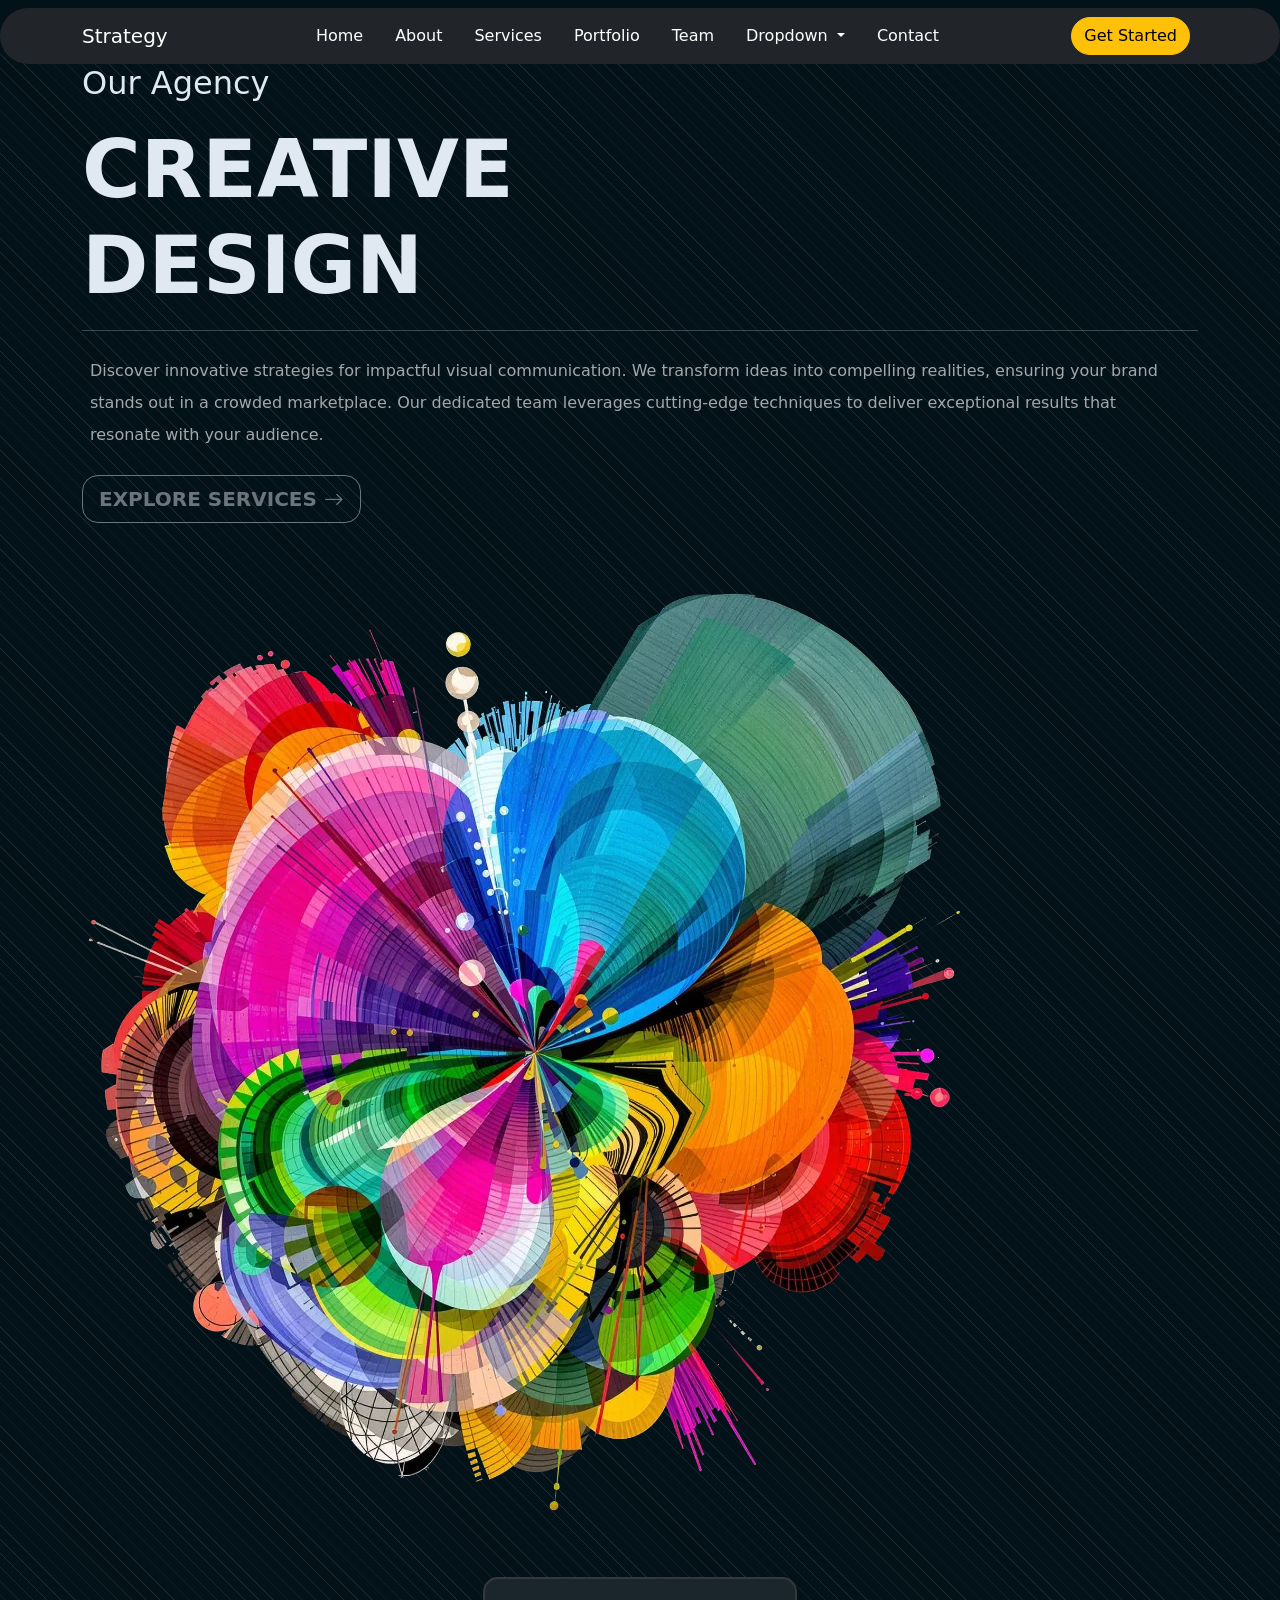
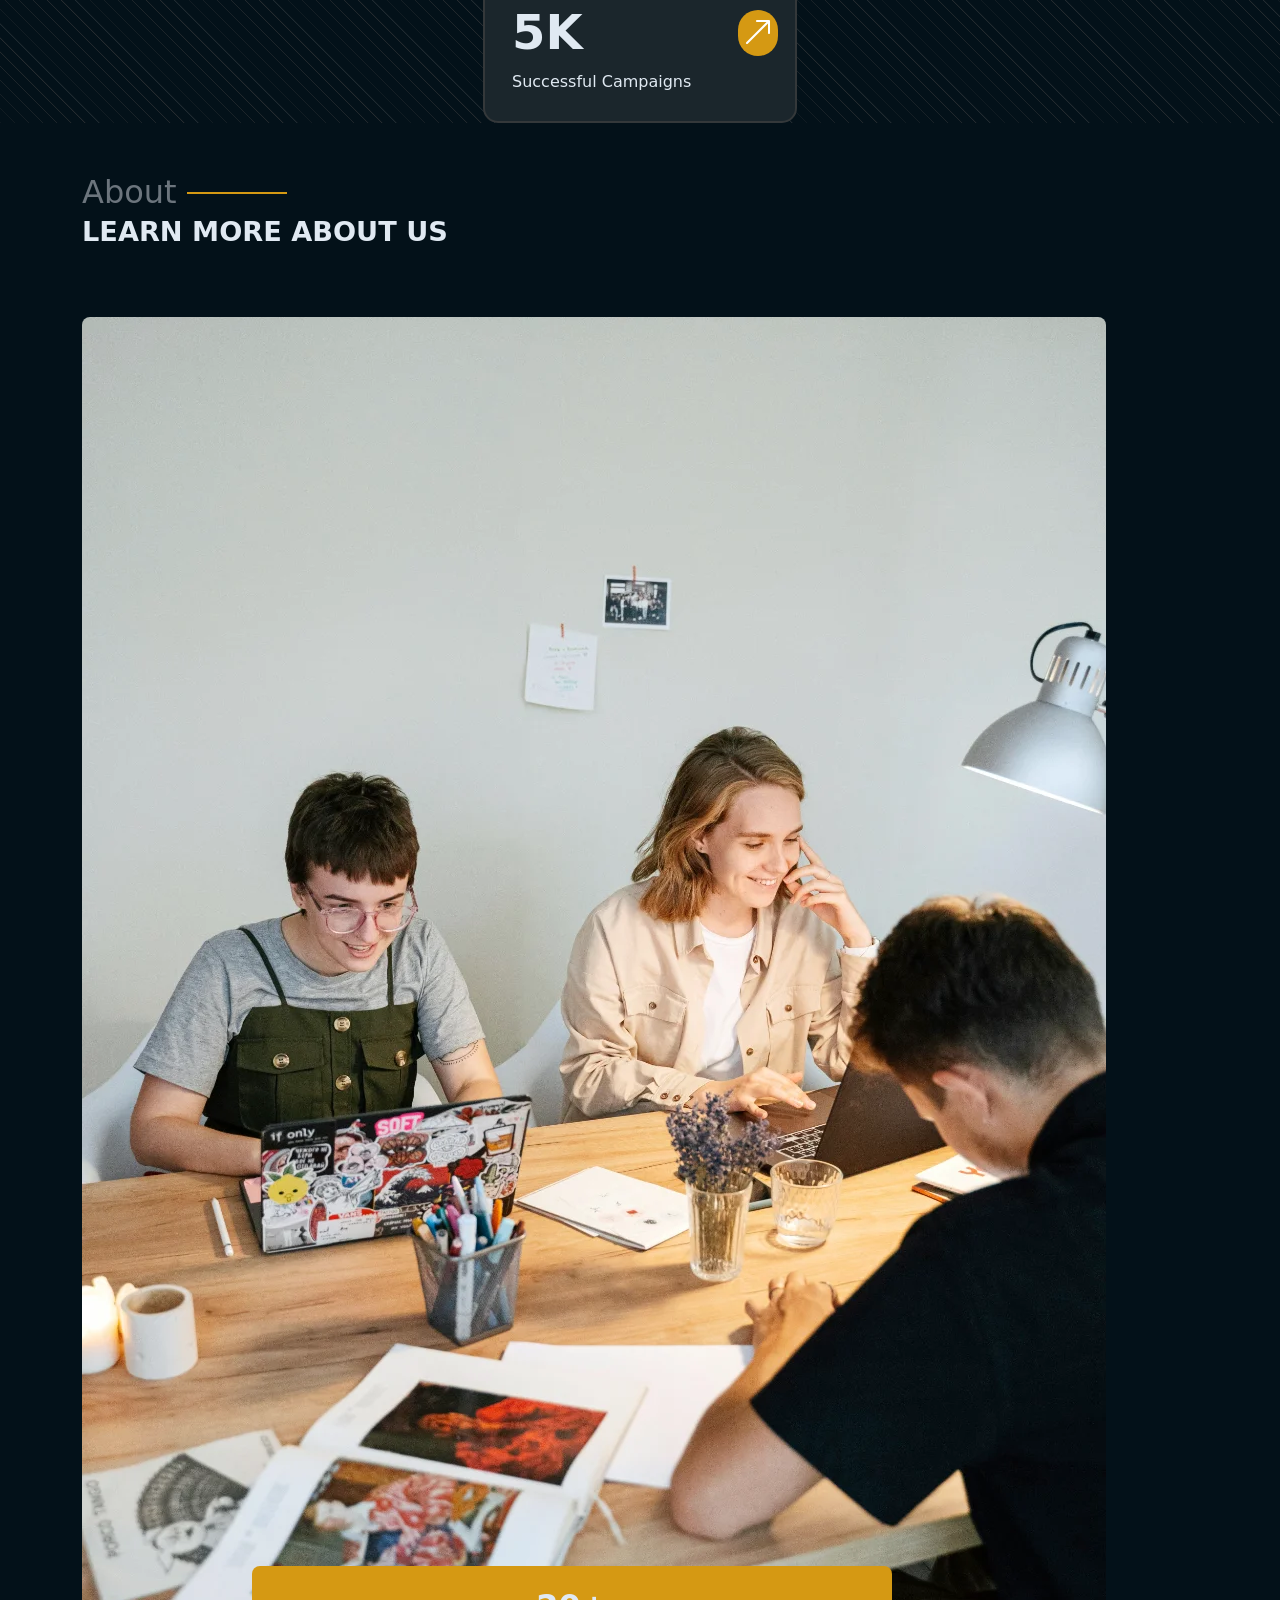
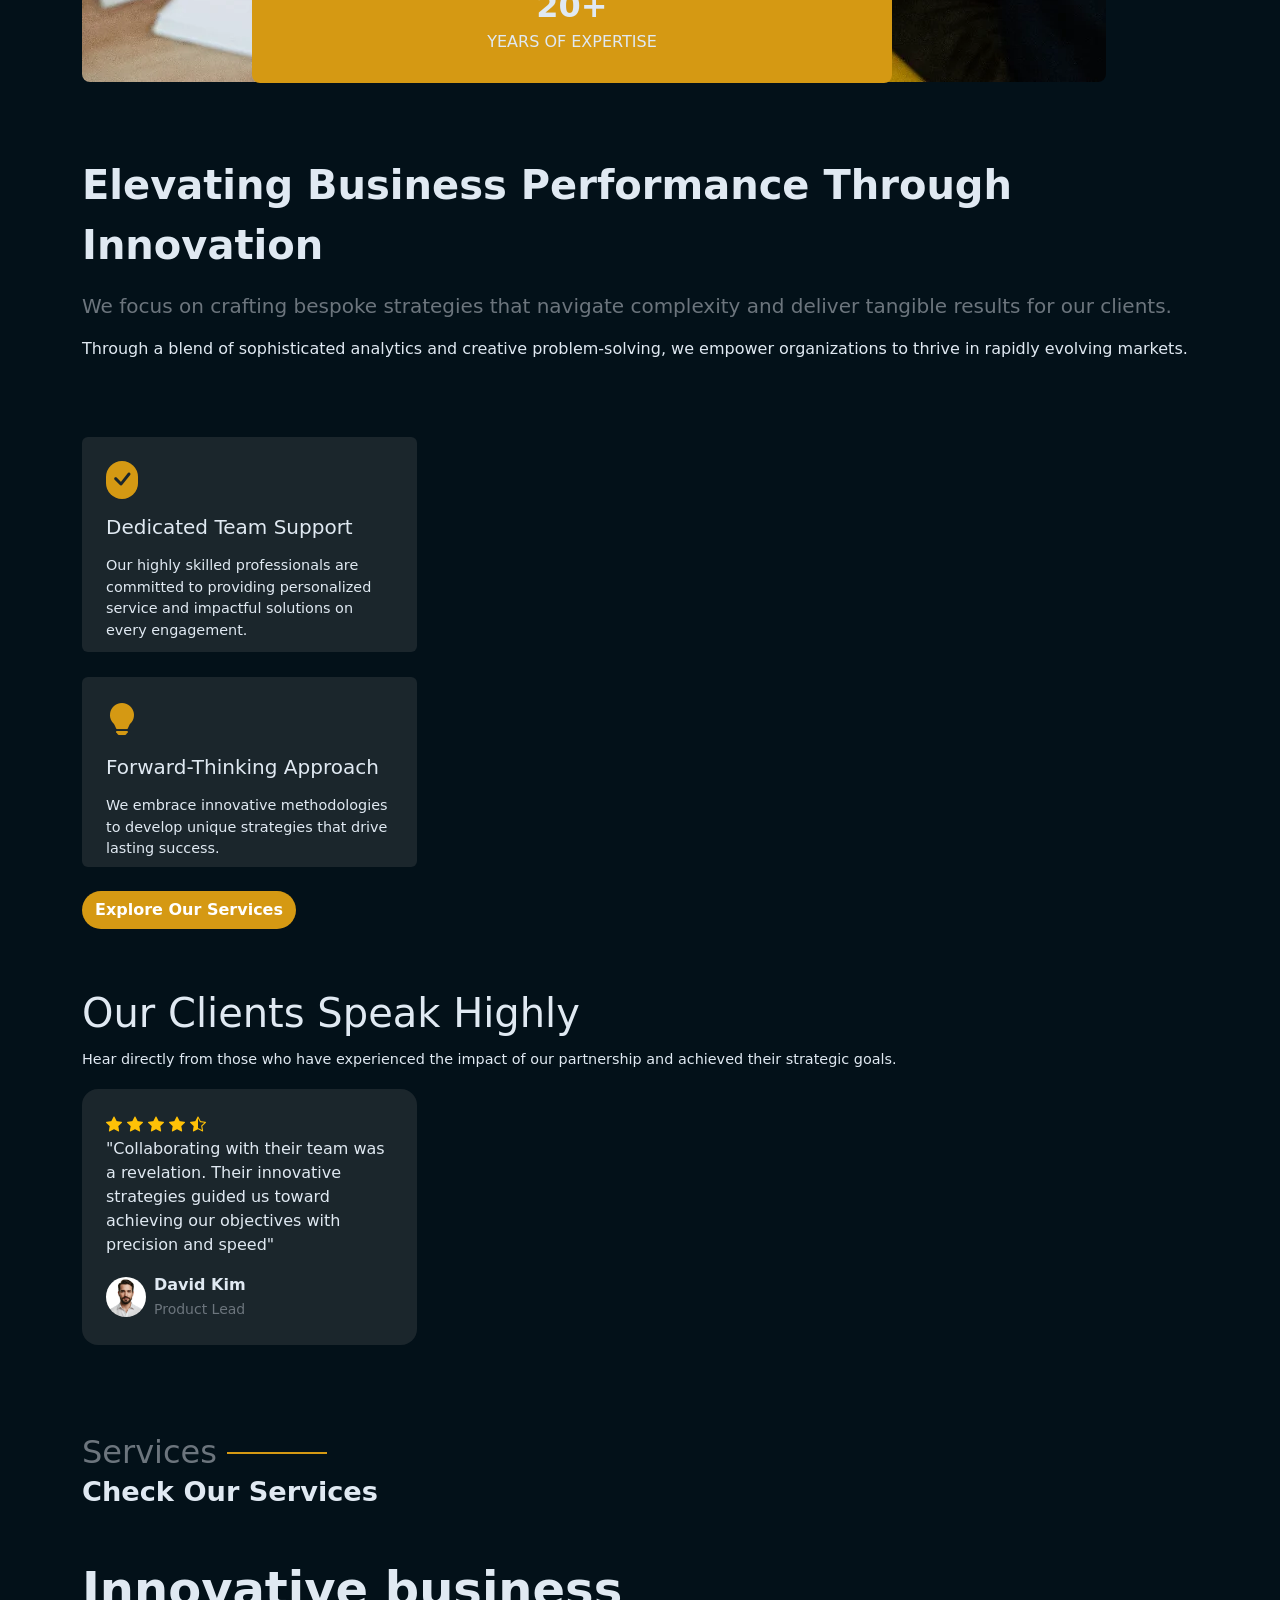
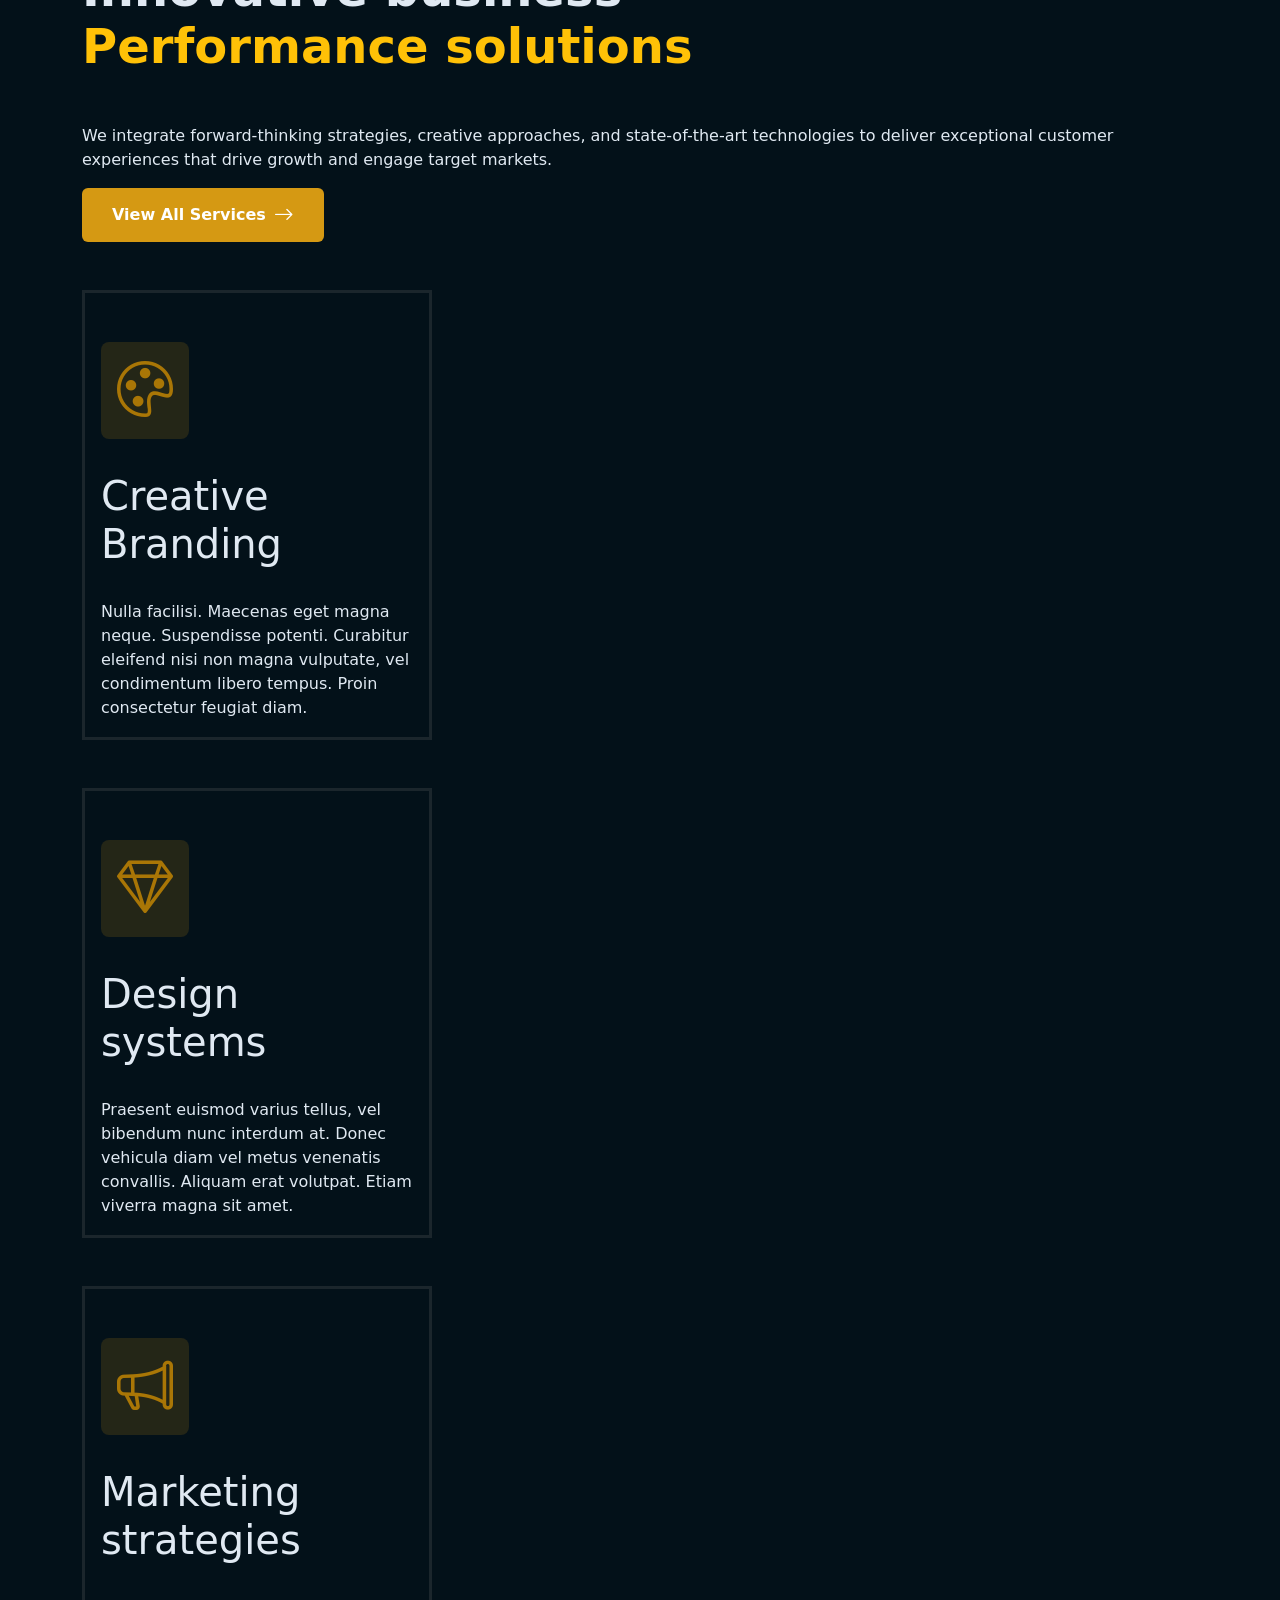
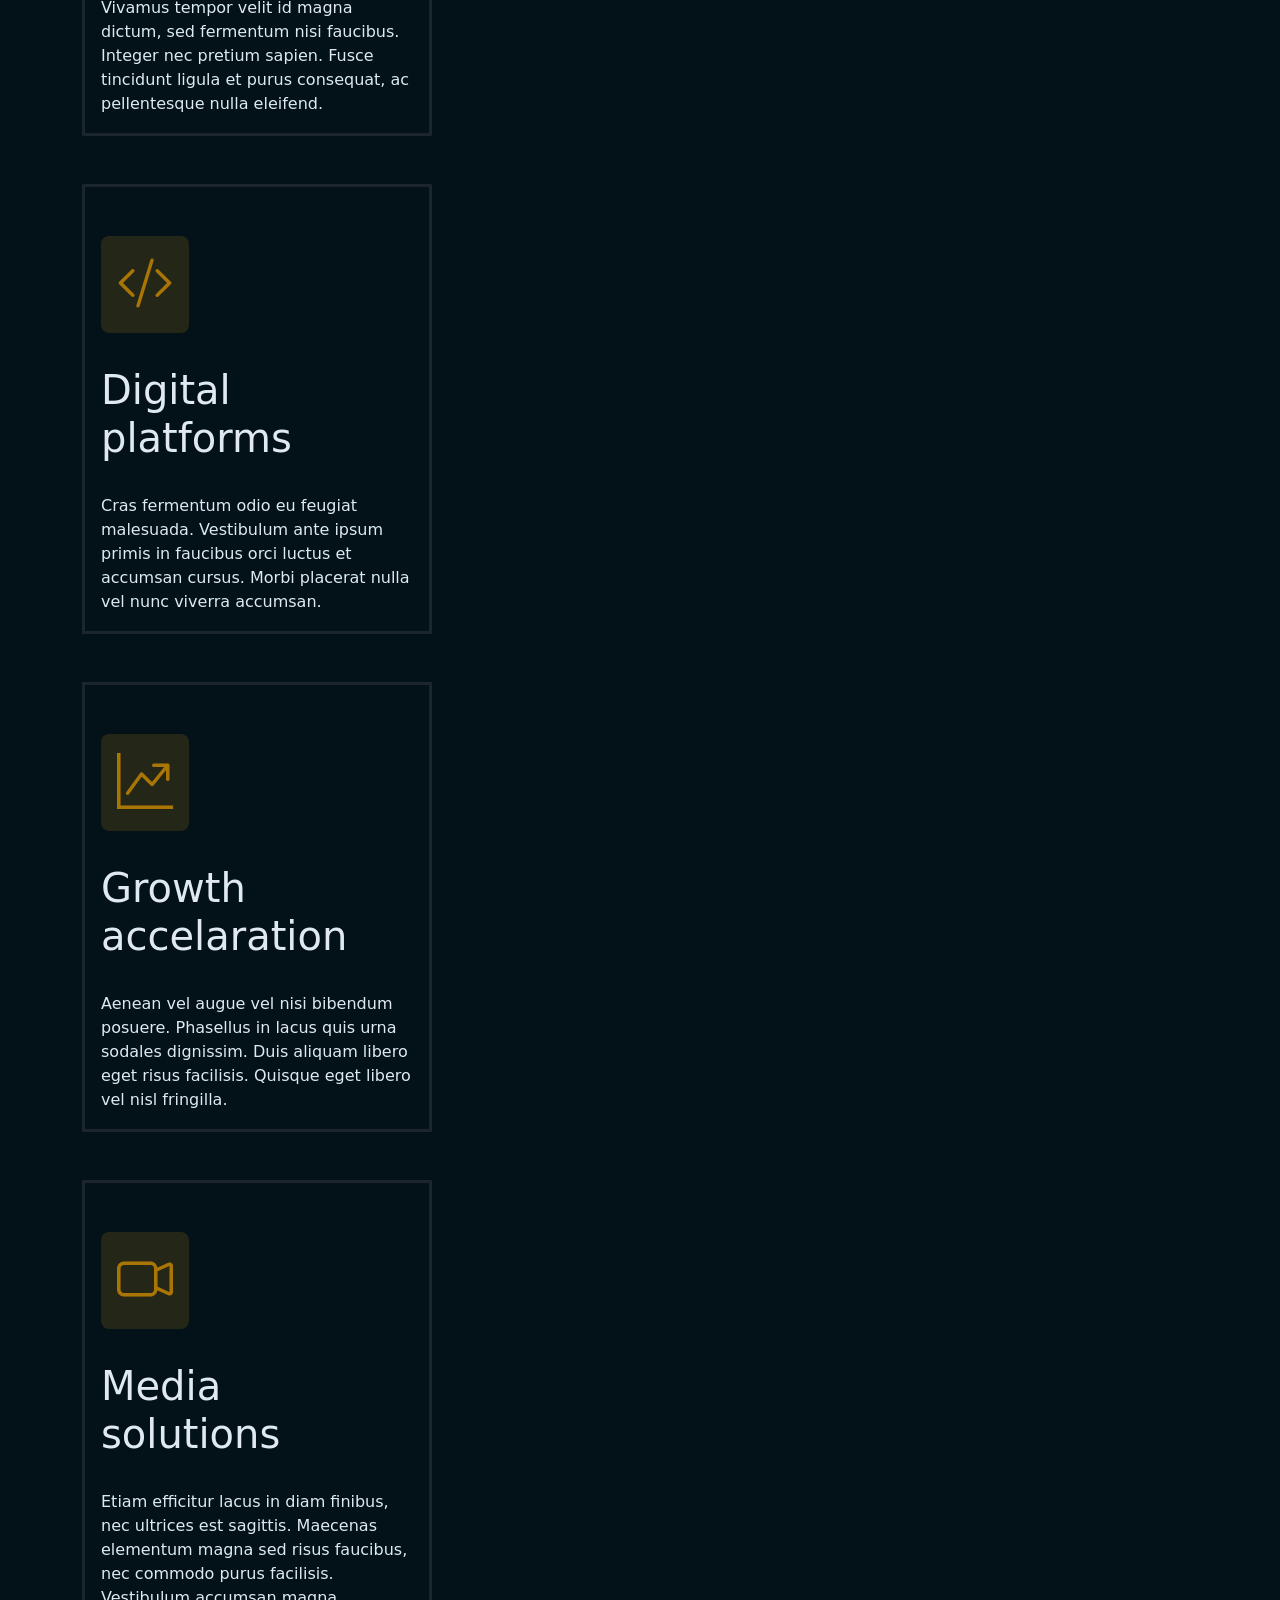
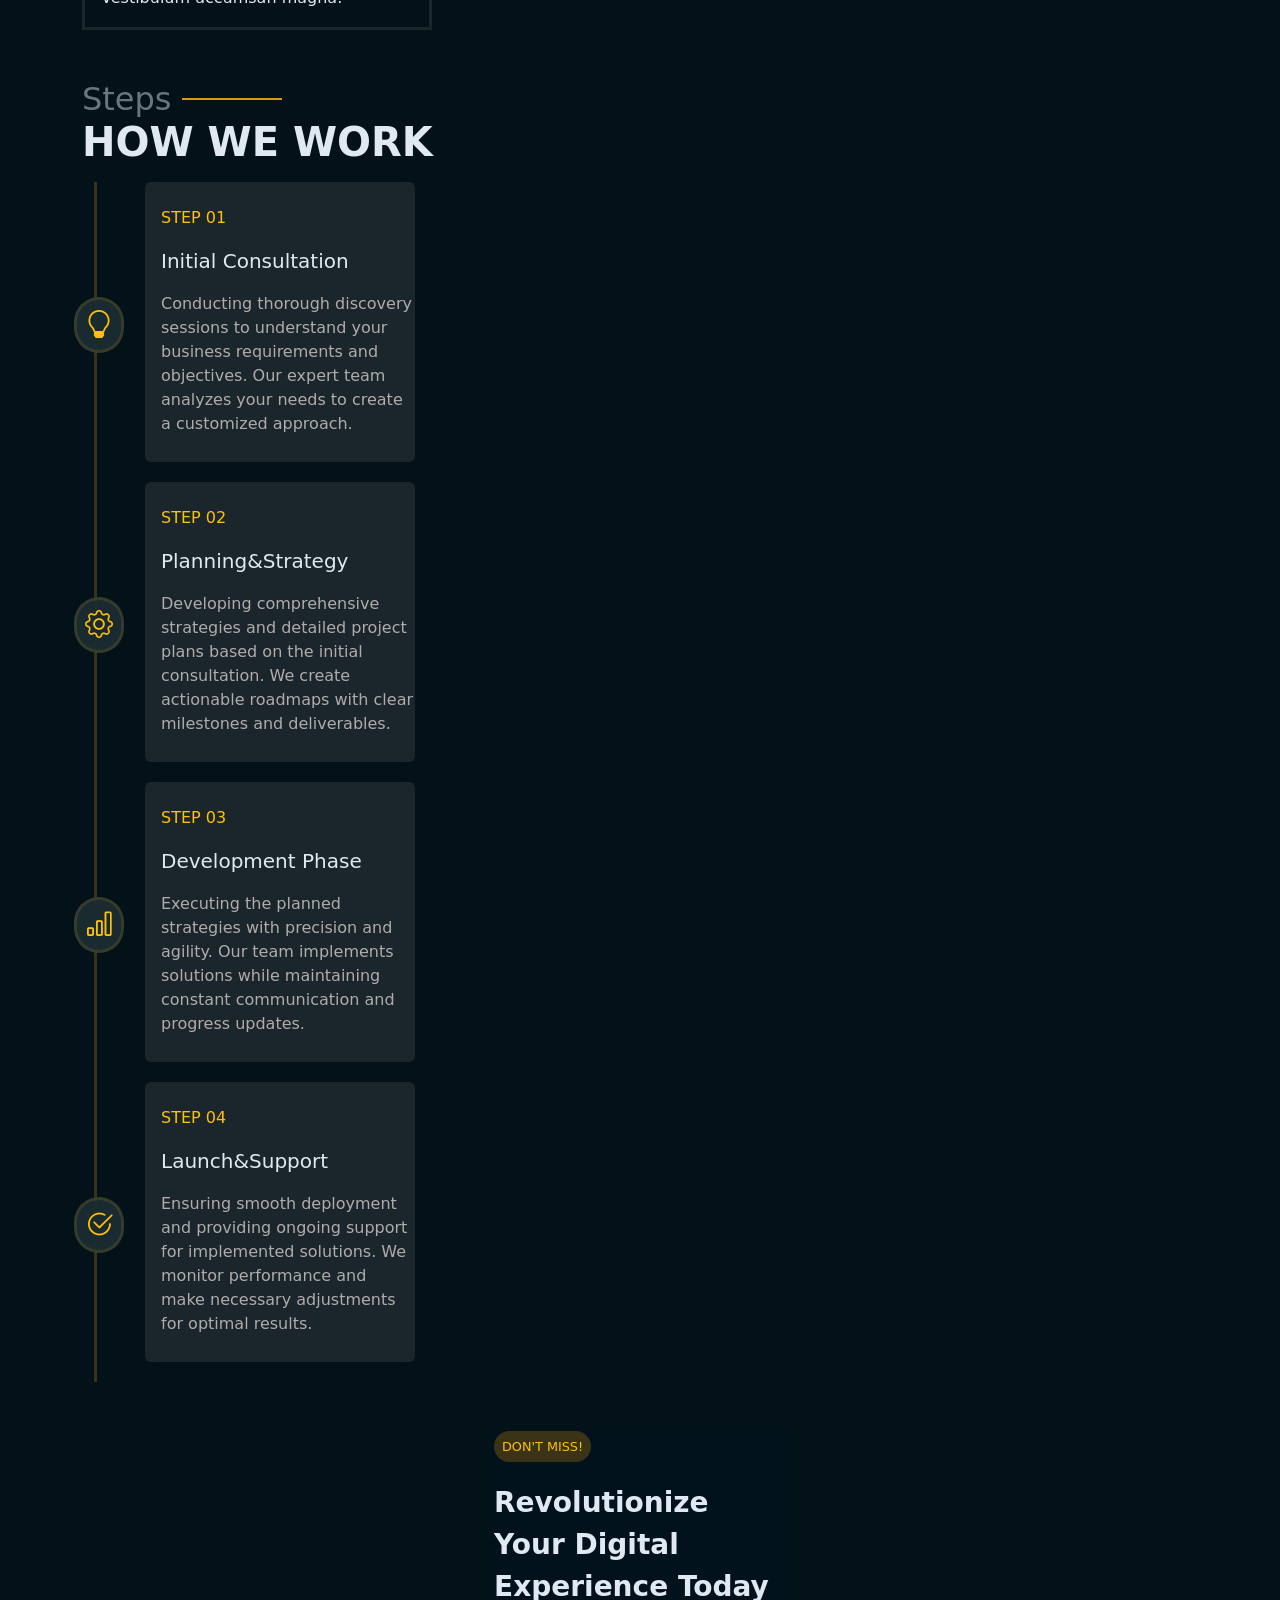
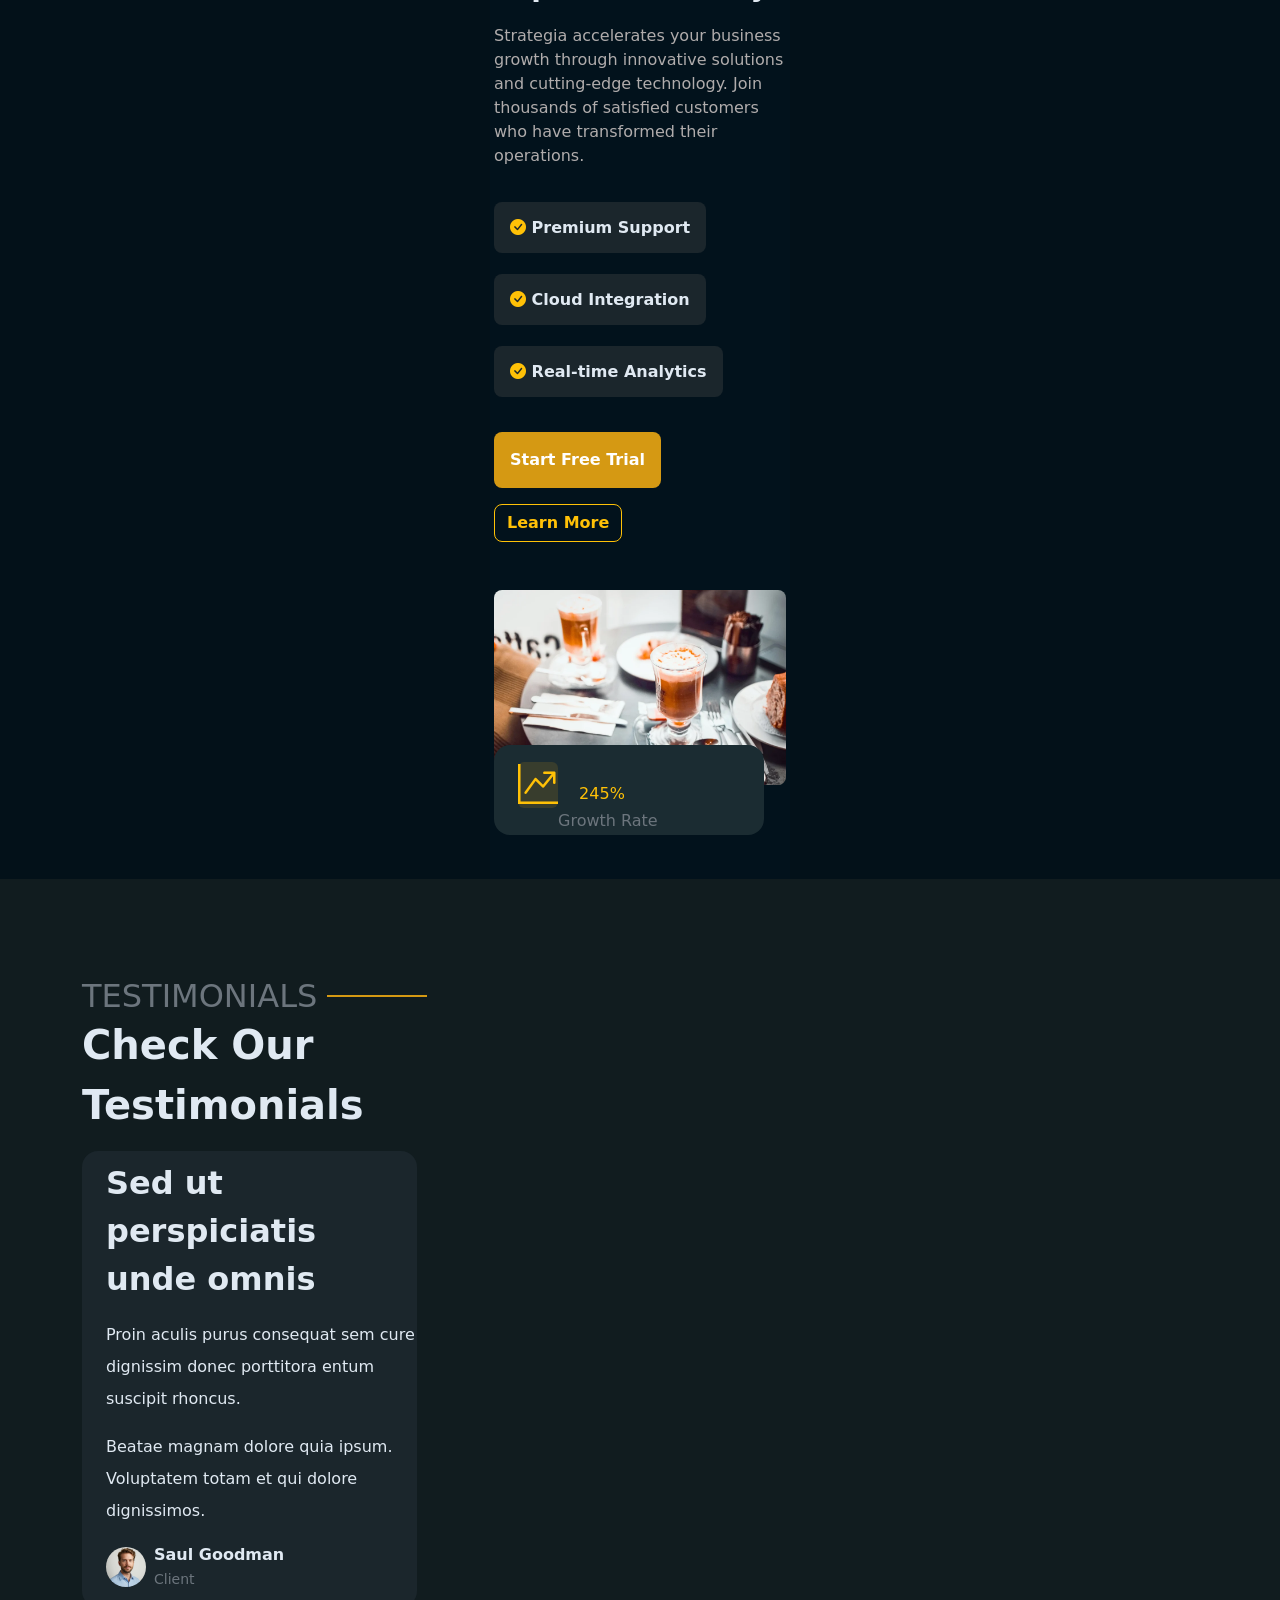
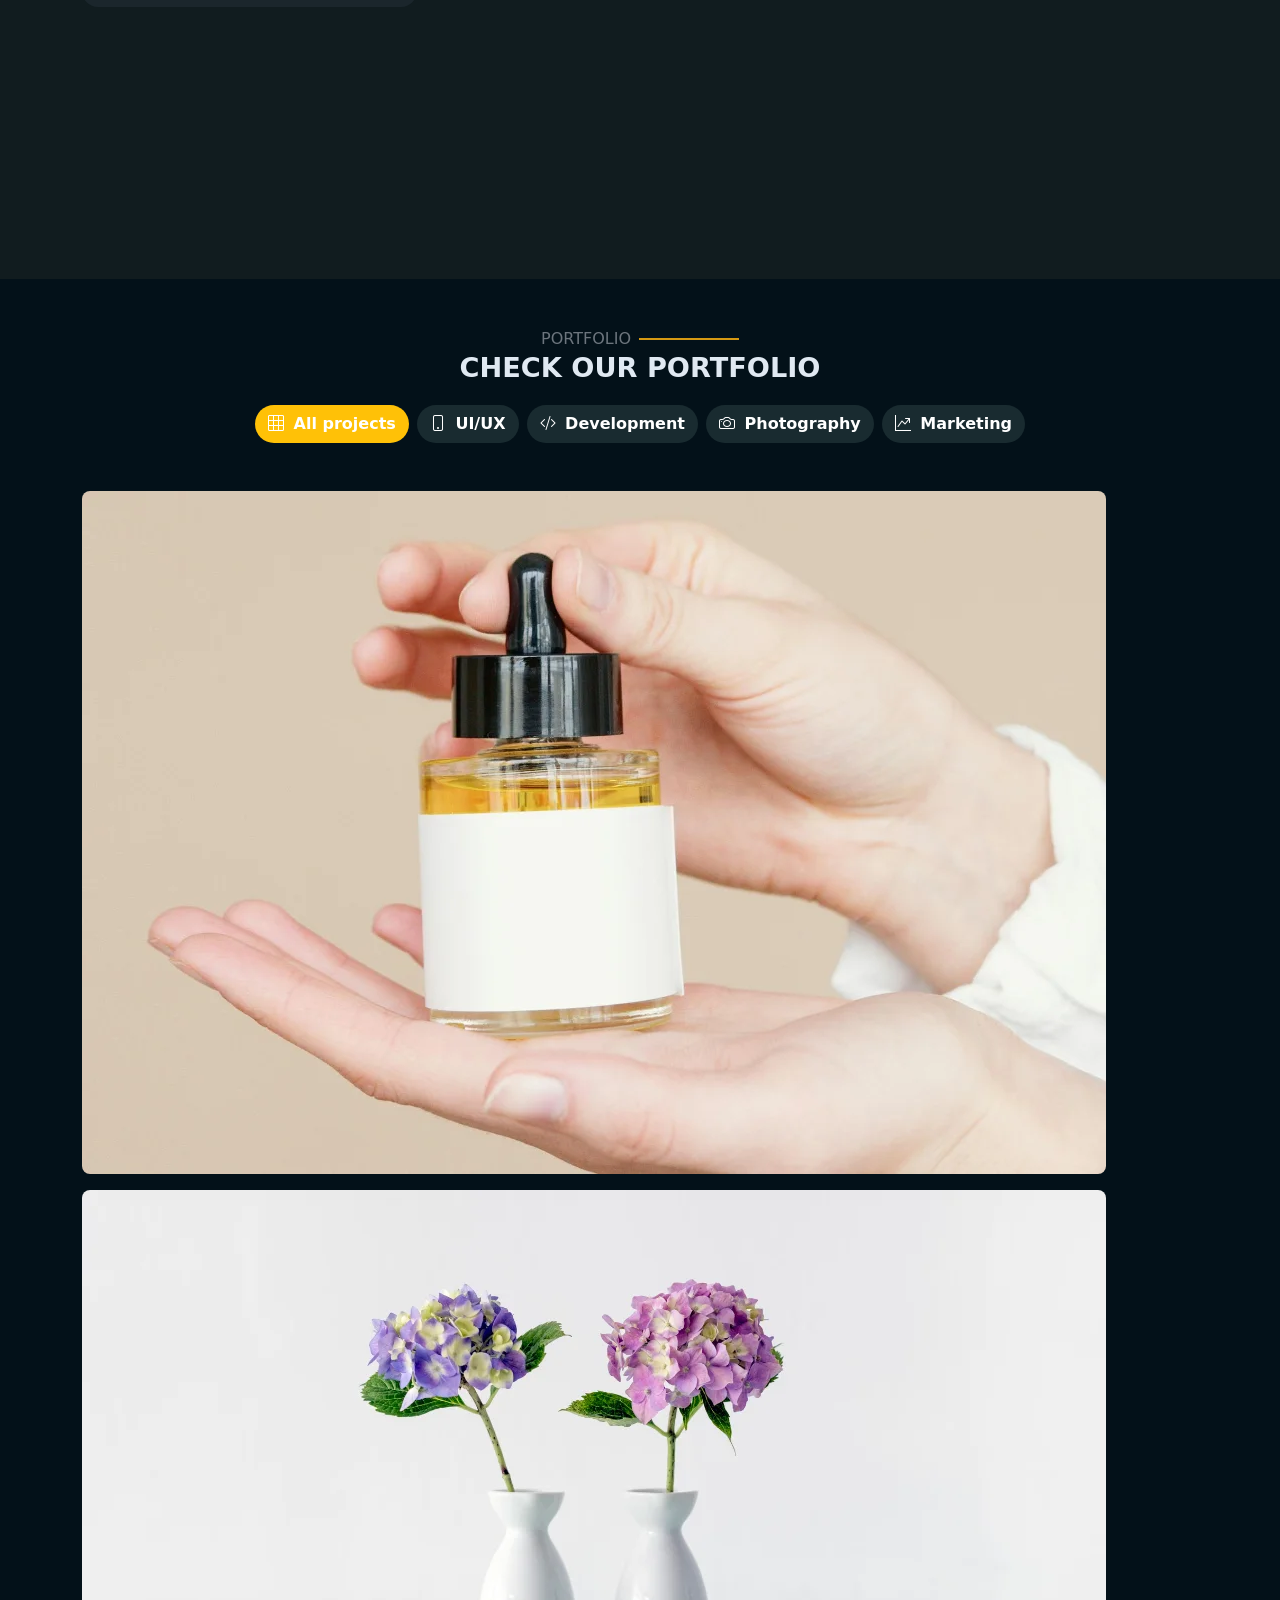
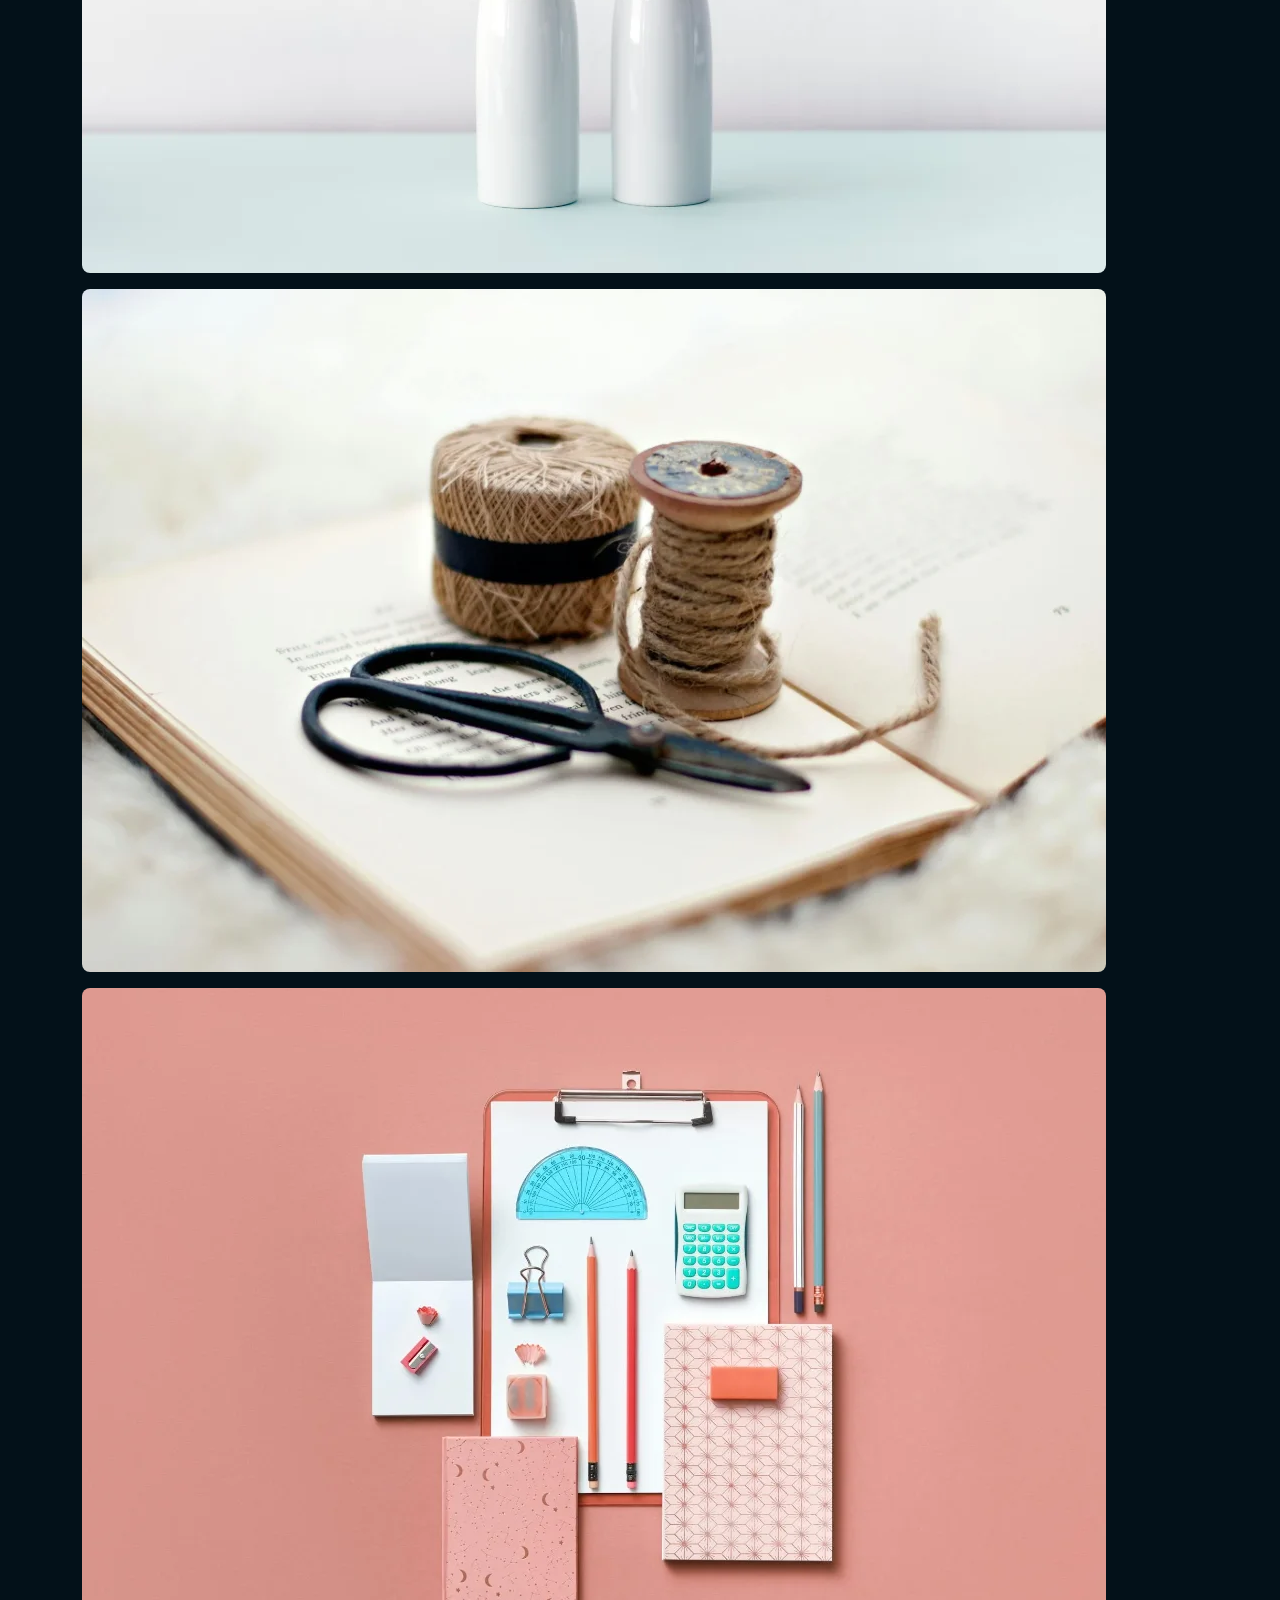
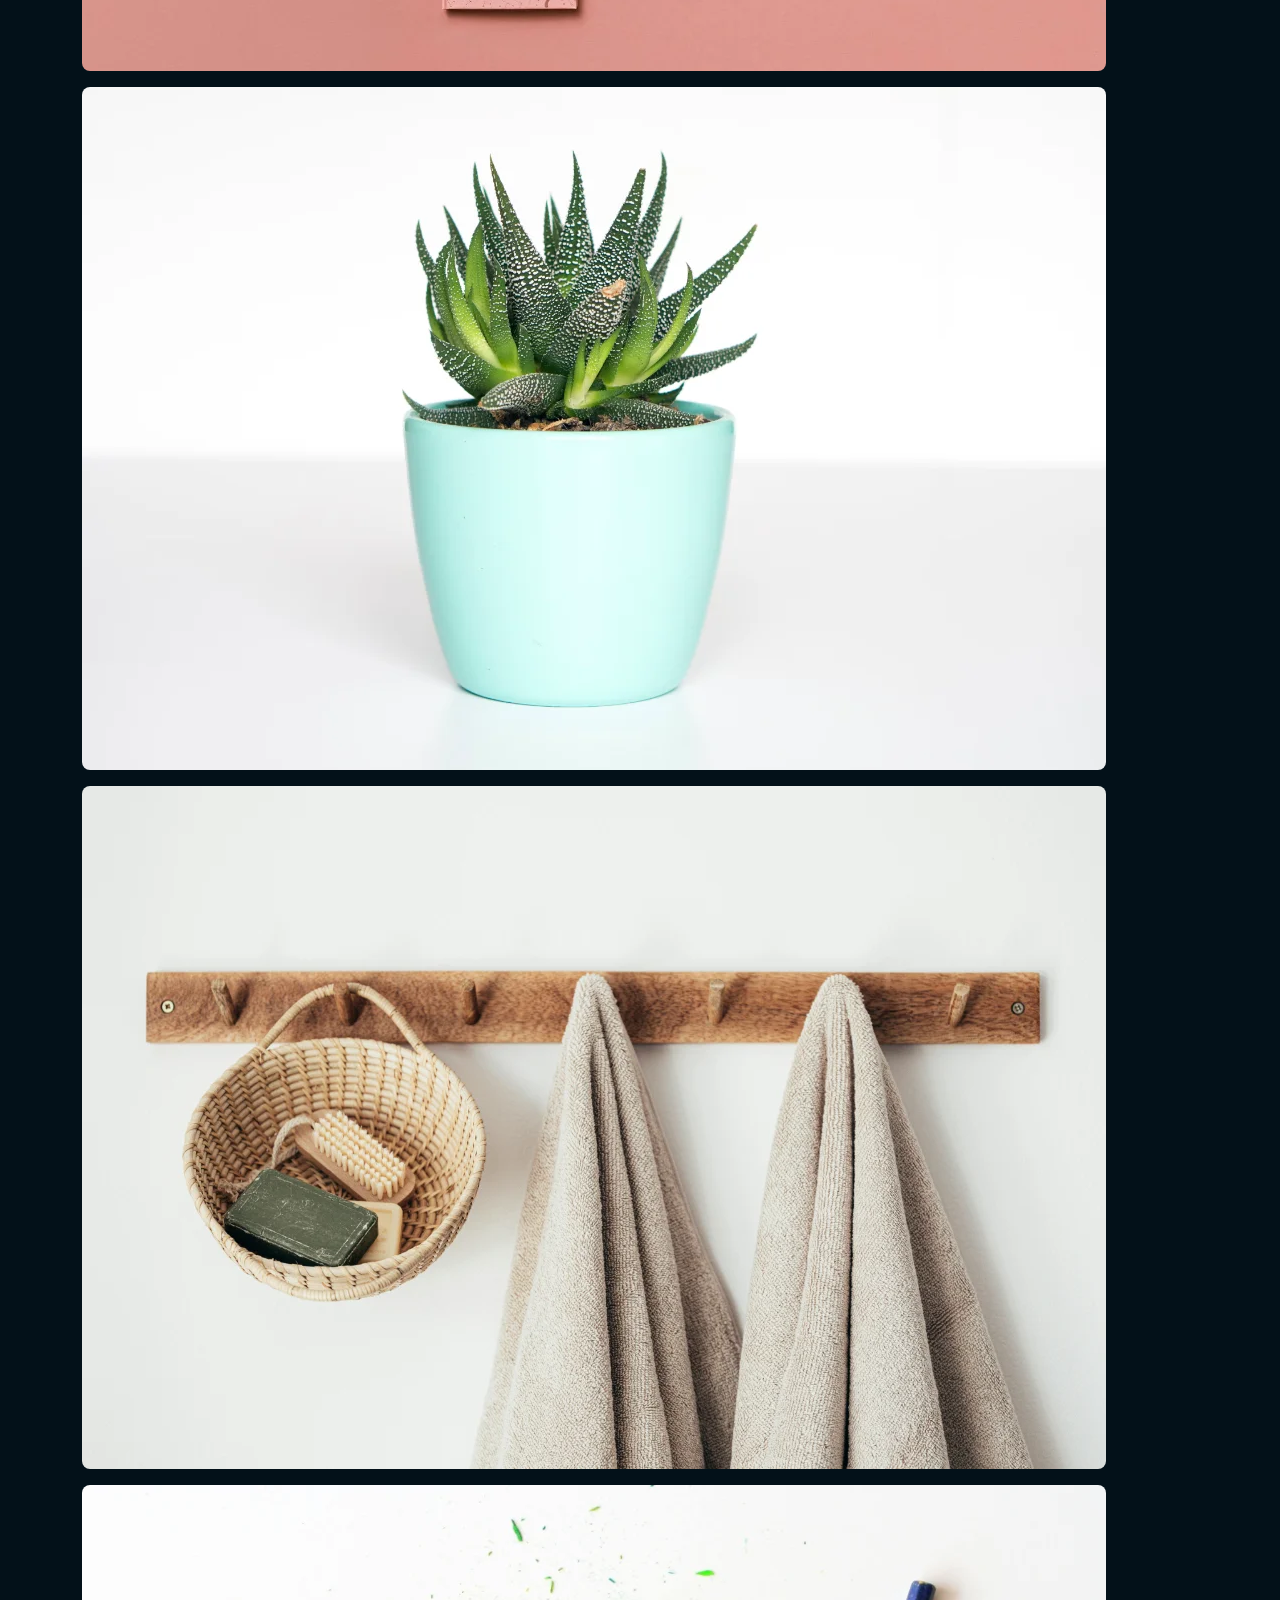
==== index.html @ 6ec1ea33 "Move site to root for GitHub Pages" ====
<!DOCTYPE html>
<html lang="en">
  <head>
    <meta charset="UTF-8" />
    <meta name="viewport" content="width=device-width, initial-scale=1.0" />
    <!-- Bootstrap CSS -->
    <link
      href="https://cdn.jsdelivr.net/npm/bootstrap@5.3.8/dist/css/bootstrap.min.css"
      rel="stylesheet"
      integrity="sha384-sRIl4kxILFvY47J16cr9ZwB07vP4J8+LH7qKQnuqkuIAvNWLzeN8tE5YBujZqJLB"
      crossorigin="anonymous"
    />
    <!-- Bootstrap Icons -->
    <link
      rel="stylesheet"
      href="https://cdn.jsdelivr.net/npm/bootstrap-icons@1.11.1/font/bootstrap-icons.css"
    />
    <!-- Custom CSS -->
    <link rel="stylesheet" href="/first/style/style.css" />
    <title>Cloned-website</title>
  </head>
  <body>
    <!-- First section of landing page -->
    <section class="hero-section">
      <!-- navigaiton bar -->
      <nav
        class="navbar navbar-expand-lg navbar-dark bg-dark rounded-5 my-2 p-2 navbar-custom fixed-top"
      >
        <div class="container">
          <a class="navbar-brand" href="#">Strategy</a>
          <div class="d-flex align-items-center ms-auto order-lg-1">
            <button type="button" class="btn btn-warning rounded-5 me-2">
              Get Started
            </button>
          </div>
          <button
            class="navbar-toggler"
            type="button"
            data-bs-toggle="collapse"
            data-bs-target="#navbarNavDropdown"
            aria-controls="navbarNavDropdown"
            aria-expanded="false"
            aria-label="Toggle navigation"
          >
            <span class="navbar-toggler-icon"></span>
          </button>
          <div class="collapse navbar-collapse" id="navbarNavDropdown">
            <ul class="navbar-nav mx-auto d-flex gap-3">
              <li class="nav-item">
                <a class="nav-link active" aria-current="page" href="#">Home</a>
              </li>
              <li class="nav-item">
                <a class="nav-link active" href="#">About</a>
              </li>
              <li class="nav-item">
                <a class="nav-link active" href="#">Services</a>
              </li>
              <li class="nav-item">
                <a class="nav-link active" href="#">Portfolio</a>
              </li>
              <li class="nav-item">
                <a class="nav-link active" href="#">Team</a>
              </li>
              <li class="nav-item dropdown">
                <a
                  class="nav-link dropdown-toggle active"
                  href="#"
                  role="button"
                  data-bs-toggle="dropdown"
                  aria-expanded="false"
                >
                  Dropdown
                </a>
                <ul class="dropdown-menu bg-dark">
                  <li class="nav-item">
                    <a class="nav-link active" href="#">Dropdown 1</a>
                  </li>
                  <li class="nav-item">
                    <a class="nav-link active" href="#">Dropdown 2</a>
                  </li>
                  <li class="nav-item">
                    <a class="nav-link active" href="#">Dropdown 3</a>
                  </li>
                  <li class="nav-item">
                    <a class="nav-link active" href="#">Dropdown 4</a>
                  </li>
                </ul>
              </li>
              <li class="nav-item">
                <a class="nav-link active" href="#">Contact</a>
              </li>
            </ul>
          </div>
        </div>
      </nav>
      <!-- first section paragraphs and headings -->
      <div class="container">
        <h5 class="mx-auto py-3 fs-2 fw-light mt-5 mb-1">Our Agency</h5>
        <h1 class="display-1 text-wrap fw-bold mt-1 creative">
          CREATIVE DESIGN
        </h1>
        <hr />
        <p class="custom-p lh-lg fw-normal p-2">
          Discover innovative strategies for impactful visual communication. We
          transform ideas into compelling realities, ensuring your brand stands
          out in a crowded marketplace. Our dedicated team leverages
          cutting-edge techniques to deliver exceptional results that resonate
          with your audience.
        </p>
        <button
          type="button"
          class="btn btn-outline-secondary rounded-4 btn-lg custom-button fw-semibold"
        >
          EXPLORE SERVICES
          <i class="bi bi-arrow-right arrow-right arrow-side"></i>
        </button>
      </div>
      <!-- animation image -->
      <img
        src="/first/images/abstract-1.webp"
        alt="a moving image"
        class="img-fluid hero-image mx-auto"
      />
      <!-- stats-card -->
      <div class="stats-card container">
        <h2 class="statscard-head d-flex align-items-center ms-auto">
          <span class="five">5K</span
          ><a href="" class="ms-auto"
            ><i class="bi bi-arrow-up-right right-up-arrow rounded-5"></i
          ></a>
        </h2>
        <p class="stats-p">Successful Campaigns</p>
      </div>
    </section>
    <!-- About Us Section -->
    <div class="container">
      <h2 class="line-heading text-secondary fw-light">About <span></span></h2>
      <p class="fsize-about fw-semibold">LEARN MORE ABOUT US</p>
      <!-- nested images ands texts of about -->
      <div>
        <img
          src="/first/images/about-portrait-1.webp"
          alt="it is an image people working"
          class="img-fluid rounded-3 mt-5"
        />
        <div class="inside-image rounded-3">
          <span class="fw-bold d-block insideimage fs-2 pt-3">20&plus;</span>
          <span class="fw-light d-block insideimage mt-0 pt-0"
            >YEARS OF EXPERTISE</span
          >
        </div>
      </div>
      <p class="fw-bold text-wrap fs-1 underimg">
        Elevating Business Performance Through Innovation
      </p>
      <p class="underimg fs-5 text-secondary text-wrap">
        We focus on crafting bespoke strategies that navigate complexity and
        deliver tangible results for our clients.
      </p>
      <p class="underimg">
        Through a blend of sophisticated analytics and creative problem-solving,
        we empower organizations to thrive in rapidly evolving markets.
      </p>

      <div class="feature-item rounded-2 p-4">
        <span class="d-block"
          ><i class="bi bi-check feature-item-border rounded-5 h2 my-1"></i
        ></span>
        <h5 class="my-3">Dedicated Team Support</h5>
        <p class="feature-text my-3">
          Our highly skilled professionals are committed to providing
          personalized service and impactful solutions on every engagement.
        </p>
      </div>
      <div class="rounded-2 feature p-4">
        <span class="d-block"
          ><i
            class="bi bi-lightbulb-fill rounded-5 h2 my-1 feature-item-bulb"
          ></i
        ></span>
        <h5 class="my-3">Forward-Thinking Approach</h5>
        <p class="feature-text my-3">
          We embrace innovative methodologies to develop unique strategies that
          drive lasting success.
        </p>
      </div>
      <button type="button" class="btn rounded-5 mt-4 feature-button fw-bold">
        Explore Our Services
      </button>
    </div>
    <div class="container">
      <p class="h1 review">Our Clients Speak Highly</p>
      <p class="fw-light lh-lg review-font">
        Hear directly from those who have experienced the impact of our
        partnership and achieved their strategic goals.
      </p>
    </div>
    <!-- sliding image and arrowss -->
    <div class="container">
      <div
        id="carouselExampleInterval"
        class="carousel slide"
        data-bs-ride="carousel"
      >
        <div class="carousel-inner">
          <!-- first slides -->
          <div
            class="carousel-item active bg-for-each-slide p-4 rounded-4"
            data-bs-interval="10000"
          >
            <i class="bi bi-star-fill text-warning"></i>
            <i class="bi bi-star-fill text-warning"></i>
            <i class="bi bi-star-fill text-warning"></i>
            <i class="bi bi-star-fill text-warning"></i>
            <i class="bi bi-star-half text-warning"></i>
            <p>
              "Collaborating with their team was a revelation. Their innovative
              strategies guided us toward achieving our objectives with
              precision and speed"
            </p>
            <div class="d-flex align-items-center gap-2">
              <img
                src="/first/images/person-m-1.webp"
                alt="User image"
                class="rounded-circle"
                width="40"
                height="40"
              />
              <div>
                <p class="mb-0 fw-semibold">David Kim</p>
                <small class="text-secondary">Product Lead</small>
              </div>
            </div>
          </div>
          <!-- 2nd slides -->
          <div
            class="carousel-item bg-for-each-slide p-4 rounded-4"
            data-bs-interval="2000"
          >
            <i class="bi bi-star-fill text-warning"></i>
            <i class="bi bi-star-fill text-warning"></i>
            <i class="bi bi-star-fill text-warning"></i>
            <i class="bi bi-star-fill text-warning"></i>
            <i class="bi bi-star-fill text-warning"></i>
            <p>
              "The depth of knowledge and unwavering dedication they bring to
              every project is exceptional. They've become an essential ally in
              driving our expansion."
            </p>
            <div class="d-flex align-items-center gap-2">
              <img
                src="/first/images/person-f-2.webp"
                alt="User image"
                class="rounded-circle"
                width="40"
                height="40"
              />
              <div>
                <p class="mb-0 fw-semibold">Isabella Diaz</p>
                <small class="text-secondary">Research analyst</small>
              </div>
            </div>
          </div>
          <!-- 3rd slide -->
          <div class="carousel-item bg-for-each-slide p-4 rounded-4">
            <i class="bi bi-star-fill text-warning"></i>
            <i class="bi bi-star-fill text-warning"></i>
            <i class="bi bi-star-fill text-warning"></i>
            <i class="bi bi-star-fill text-warning"></i>
            <i class="bi bi-star-fill text-warning"></i>
            <p>
              "Their strategic vision and unwavering commitment to results
              provided exceptional value. Our operational efficiency has
              significantly improved"
            </p>
            <div class="d-flex align-items-center gap-2">
              <img
                src="/first/images/person-f-1.webp"
                alt="User image"
                class="rounded-circle"
                width="40"
                height="40"
              />
              <div>
                <p class="mb-0 fw-semibold">Eleanor Vance</p>
                <small class="text-secondary">Operations manager</small>
              </div>
            </div>
          </div>
        </div>
      </div>
    </div>
    <!-- services section structures -->
    <div class="container">
      <section>
        <h2 class="line-heading-service line-head text-secondary fw-light">
          Services <span></span>
        </h2>
        <p class="fsize-about fw-semibold mb-4">Check Our Services</p>
      </section>
    </div>
    <div class="container">
      <p class="fw-semibold display-5 mt-5 mb-0">Innovative business</p>
      <p class="fw-semibold text-warning mb-4 display-5">
        Performance solutions
      </p>
      <p class="mt-5">
        We integrate forward-thinking strategies, creative approaches, and
        state-of-the-art technologies to deliver exceptional customer
        experiences that drive growth and engage target markets.
      </p>
      <button
        type="button"
        class="btn btn-outline-secondary service-button fw-semibold"
      >
        View All Services
        <i class="bi bi-arrow-right arrow-right arrow-side ms-2 fs-5"></i>
      </button>
    </div>
    <!-- card type service designs -->
    <div class="container">
      <div class="creative-branding mt-5">
        <div class="mt-5 p-3">
          <i class="bi bi-palette painting display-4 p-3 rounded-3"></i>
        </div>
        <p class="h1 p-3 mt-3 mb-0">
          Creative <span class="d-block">Branding</span>
        </p>
        <p class="p-3 text-wrap">
          Nulla facilisi. Maecenas eget magna neque. Suspendisse potenti.
          Curabitur eleifend nisi non magna vulputate, vel condimentum libero
          tempus. Proin consectetur feugiat diam.
        </p>
      </div>
      <!-- second card -->
      <div class="creative-branding mt-5">
        <div class="mt-5 p-3">
          <i class="bi bi-gem painting display-4 p-3 rounded-3"></i>
        </div>
        <p class="h1 p-3 mt-3 mb-0">
          Design <span class="d-block">systems</span>
        </p>
        <p class="p-3 text-wrap">
          Praesent euismod varius tellus, vel bibendum nunc interdum at. Donec
          vehicula diam vel metus venenatis convallis. Aliquam erat volutpat.
          Etiam viverra magna sit amet.
        </p>
      </div>
      <!-- third card  -->
      <div class="creative-branding mt-5">
        <div class="mt-5 p-3">
          <i class="bi bi-megaphone painting display-4 p-3 rounded-3"></i>
        </div>
        <p class="h1 p-3 mt-3 mb-0">
          Marketing <span class="d-block">strategies</span>
        </p>
        <p class="p-3 text-wrap">
          Vivamus tempor velit id magna dictum, sed fermentum nisi faucibus.
          Integer nec pretium sapien. Fusce tincidunt ligula et purus consequat,
          ac pellentesque nulla eleifend.
        </p>
      </div>
      <!-- fourth card  -->
      <div class="creative-branding mt-5">
        <div class="mt-5 p-3">
          <i class="bi bi-code-slash painting display-4 p-3 rounded-3"></i>
        </div>
        <p class="h1 p-3 mt-3 mb-0">
          Digital <span class="d-block">platforms</span>
        </p>
        <p class="p-3 text-wrap">
          Cras fermentum odio eu feugiat malesuada. Vestibulum ante ipsum primis
          in faucibus orci luctus et accumsan cursus. Morbi placerat nulla vel
          nunc viverra accumsan.
        </p>
      </div>
      <!-- fifth card  -->
      <div class="creative-branding mt-5">
        <div class="mt-5 p-3">
          <i class="bi bi-graph-up-arrow painting display-4 p-3 rounded-3"></i>
        </div>
        <p class="h1 p-3 mt-3 mb-0">
          Growth <span class="d-block">accelaration</span>
        </p>
        <p class="p-3 text-wrap">
          Aenean vel augue vel nisi bibendum posuere. Phasellus in lacus quis
          urna sodales dignissim. Duis aliquam libero eget risus facilisis.
          Quisque eget libero vel nisl fringilla.
        </p>
      </div>
      <!-- sixth card  -->
      <div class="creative-branding mt-5">
        <div class="mt-5 p-3">
          <i class="bi bi-camera-video painting display-4 p-3 rounded-3"></i>
        </div>
        <p class="h1 p-3 mt-3 mb-0">
          Media <span class="d-block">solutions</span>
        </p>
        <p class="p-3 text-wrap">
          Etiam efficitur lacus in diam finibus, nec ultrices est sagittis.
          Maecenas elementum magna sed risus faucibus, nec commodo purus
          facilisis. Vestibulum accumsan magna.
        </p>
      </div>
    </div>
    <!-- steps and how we work session  -->
    <div class="container">
      <h2 class="line-heading text-secondary fw-light">Steps <span></span></h2>
      <p class="display-6 fw-semibold">HOW WE WORK</p>
      <!-- step 1  -->
      <div class="vertical-line">
        <i
          class="bi bi-lightbulb adjust-position text-warning p-2 h3 rounded-5"
        ></i>
        <div class="cards-steps rounded-2">
          <p class="text-warning ps-3 pt-4 pb-0">STEP 01</p>
          <p class="ps-3 pt-0 fs-5 fw-semi-bold">Initial Consultation</p>
          <p class="text-wrap ps-3 color-p-steps">
            Conducting thorough discovery sessions to understand your business
            requirements and objectives. Our expert team analyzes your needs to
            create a customized approach.
          </p>
        </div>
      </div>
      <!-- step 02  -->
      <div class="vertical-line">
        <i class="bi bi-gear adjust-position text-warning p-2 h3 rounded-5"></i>
        <div class="cards-steps rounded-2">
          <p class="text-warning ps-3 pt-4 pb-0">STEP 02</p>
          <p class="ps-3 pt-0 fs-5 fw-semi-bold">Planning&#38;Strategy</p>
          <p class="text-wrap ps-3 color-p-steps">
            Developing comprehensive strategies and detailed project plans based
            on the initial consultation. We create actionable roadmaps with
            clear milestones and deliverables.
          </p>
        </div>
      </div>
      <!-- step 03  -->
      <div class="vertical-line">
        <i
          class="bi bi-bar-chart adjust-position text-warning p-2 h3 rounded-5"
        ></i>
        <div class="cards-steps rounded-2">
          <p class="text-warning ps-3 pt-4 pb-0">STEP 03</p>
          <p class="ps-3 pt-0 fs-5 fw-semi-bold">Development Phase</p>
          <p class="text-wrap ps-3 color-p-steps">
            Executing the planned strategies with precision and agility. Our
            team implements solutions while maintaining constant communication
            and progress updates.
          </p>
        </div>
      </div>
      <!-- step 04  -->
      <div class="vertical-line">
        <i
          class="bi bi-check2-circle adjust-position text-warning p-2 h3 rounded-5"
        ></i>
        <div class="cards-steps rounded-2">
          <p class="text-warning ps-3 pt-4 pb-0">STEP 04</p>
          <p class="ps-3 pt-0 fs-5 fw-semi-bold">Launch&#38;Support</p>
          <p class="text-wrap ps-3 color-p-steps">
            Ensuring smooth deployment and providing ongoing support for
            implemented solutions. We monitor performance and make necessary
            adjustments for optimal results.
          </p>
        </div>
      </div>
    </div>
    <!-- percentage before testimonials  -->
    <div class="container percentage mt-5 p-1">
      <span class="text-warning p-2 dont rounded-5">DON'T MISS&#33;</span>
      <p class="pt-0 fs-3 fw-bold mt-4 text-wrap">
        Revolutionize Your Digital Experience Today
      </p>
      <p class="text-wrap color-p-steps">
        Strategia accelerates your business growth through innovative solutions
        and cutting-edge technology. Join thousands of satisfied customers who
        have transformed their operations.
      </p>
      <div class="mt-5">
        <span class="fs-6 rounded-3 p-3 fw-semibold premium">
          <i class="bi bi-check-circle-fill text-warning"></i> Premium
          Support</span
        >
      </div>
      <div class="mt-5">
        <span class="fs-6 rounded-3 p-3 fw-semibold premium">
          <i class="bi bi-check-circle-fill text-warning"></i> Cloud
          Integration</span
        >
      </div>
      <div class="mt-5">
        <span class="fs-6 rounded-3 p-3 fw-semibold premium">
          <i class="bi bi-check-circle-fill text-warning"></i> Real-time
          Analytics</span
        >
        <button
          type="button"
          class="btn btn-outline-secondary service-button fw-semibold mt-5 p-3 rounded-3 d-block"
        >
          Start Free Trial
        </button>
        <button
          type="button"
          class="btn btn-outline-warning rounded-3 fw-semibold d-block mt-3 custom-button"
        >
          Learn More
        </button>
      </div>
      <!-- image with floating image over-ride -->
      <img
        src="/first/images/misc-1.webp"
        alt="A table with shake and forks"
        class="img-fluid rounded-3 mt-5"
      />
      <div class="floating-image rounded-4 p-3">
        <i
          class="bi bi-graph-up-arrow text-warning painting display-6 ms-2 rounded-2"
        ></i>
        <span class="ms-3 text-warning">245&percnt;</span>
        <p class="ms-5 text-secondary">Growth Rate</p>
      </div>
    </div>
    <!-- Testimonials section with slider  -->
    <section class="testimonials">
      <div class="container pt-5">
        <h2 class="line-heading text-secondary fw-light">
          TESTIMONIALS <span></span>
        </h2>

        <p class="fsize-testimonials fw-semibold">
          Check Our <span class="d-block">Testimonials</span>
        </p>

        <!-- slider -->
        <div
          id="carouselExampleInterval"
          class="carousel slide"
          data-bs-ride="carousel"
        >
          <div class="carousel-inner">
            <!-- first slide -->
            <div
              class="carousel-item active bg-for-each-slide ps-4 pt-2 rounded-4 pb-3"
              data-bs-interval="10000"
            >
              <p class="mb-0 fs-2 fw-semibold">
                Sed ut perspiciatis unde omnis
              </p>

              <p class="lh-lg pt-3">
                Proin aculis purus consequat sem cure dignissim donec porttitora
                entum suscipit rhoncus.
              </p>

              <p class="lh-lg">
                Beatae magnam dolore quia ipsum. Voluptatem totam et qui dolore
                dignissimos.
              </p>

              <div class="d-flex align-items-center gap-2">
                <img
                  src="/first/images/person-m-7.webp"
                  alt="User image"
                  class="rounded-circle"
                  width="40"
                  height="40"
                />
                <div>
                  <p class="mb-0 fw-semibold">Saul Goodman</p>
                  <small class="text-secondary">Client</small>
                </div>
              </div>
            </div>
            <!-- 2nd slides -->
            <div
              class="carousel-item bg-for-each-slide p-4 rounded-4"
              data-bs-interval="2000"
            >
              <p class="mb-0 fs-2 fw-semibold">Impedit dolor facilis nulla</p>
              <p class="lh-lg pt-3">
                Enim nisi quem export duis labore cillum quae magna enim sint
                quorum nulla quem veniam duis minim tempor labore quem eram duis
                noster aute amet eram fore quis sint minim.
              </p>
              <p class="lh-lg">
                Omnis aspernatur accusantium qui delectus praesentium
                repellendus. Facilis sint odio aspernatur voluptas commodi qui
                qui qui pariatur. Corrupti deleniti itaque quaerat ipsum
                deleniti culpa tempora tempore. Et consequatur exercitationem
                hic aspernatur nobis est voluptatibus architecto laborum.
              </p>
              <div class="d-flex align-items-center gap-2">
                <img
                  src="/first/images/person-f-10.webp"
                  alt="User image"
                  class="rounded-circle"
                  width="40"
                  height="40"
                />
                <div>
                  <p class="mb-0 fw-semibold">Jena Karlis</p>
                  <small class="text-secondary">Store owner</small>
                </div>
              </div>
            </div>
            <!-- 3rd slide -->
            <div class="carousel-item bg-for-each-slide p-4 rounded-4">
              <p class="mb-0 fs-2 fw-semibold">Nemo enim ipsam voluptatem</p>

              <p class="lh-lg pt-3">
                Export tempor illum tamen malis malis eram quae irure esse
                labore quem cillum quid cillum eram malis quorum velit fore eram
                velit sunt aliqua noster fugiat irure amet legam anim culpa.
              </p>
              <p class="lh-lg">
                Dolorem excepturi esse qui amet maxime quibusdam aut repellendus
                voluptatum. Corrupti enim a repellat cumque est laborum fuga
                consequuntur. Dolorem nostrum deleniti quas voluptatem iure
                dolorum rerum. Repudiandae doloribus ut repellat harum vero aut.
                Modi aut velit aperiam aspernatur odit ut vitee,
              </p>
              <div class="d-flex align-items-center gap-2">
                <img
                  src="/first/images/person-f-8.webp"
                  alt="User image"
                  class="rounded-circle"
                  width="40"
                  height="40"
                />
                <div>
                  <p class="mb-0 fw-semibold">Sara Wilsson</p>
                  <small class="text-secondary">Designer</small>
                </div>
              </div>
            </div>
          </div>
        </div>
      </div>
    </section>
    <!-- portfolio  -->
    <section class="mt-5">
      <div class="container">
        <h2
          class="line-heading text-secondary fw-light fs-6 d-flex justify-content-center flex-wrap gap-2"
        >
          PORTFOLIO <span></span>
        </h2>
        <p class="fsize-portfolio fw-semibold text-center">
          CHECK OUR PORTFOLIO
        </p>
        <div class="d-flex justify-content-center flex-wrap gap-2">
          <button
            type="button"
            class="btn text-white bg-warning rounded-5 fw-semibold"
          >
            <i class="bi bi-grid-3x3 me-1"></i> All projects
          </button>

          <button
            type="button"
            class="btn text-white rounded-5 fw-semibold portfolio-btn image-testi"
          >
            <i class="bi bi-phone me-1"></i> UI/UX
          </button>

          <button
            type="button"
            class="btn text-white rounded-5 fw-semibold portfolio-btn image-testi"
          >
            <i class="bi bi-code-slash me-1"></i> Development
          </button>

          <button
            type="button"
            class="btn text-white rounded-5 fw-semibold portfolio-btn image-testi"
          >
            <i class="bi bi-camera me-1"></i> Photography
          </button>

          <button
            type="button"
            class="btn text-white rounded-5 fw-semibold portfolio-btn image-testi"
          >
            <i class="bi bi-graph-up-arrow me-1"></i> Marketing
          </button>
        </div>
        <!-- images section  -->

        <!-- 1st  -->
        <img
          src="/first/images/portfolio-1.webp"
          alt="A hand with ink"
          class="img-fluid rounded-3 mt-5"
        />
        <!-- 2nd  -->
        <img
          src="/first/images/portfolio-10.webp"
          alt="two flower pot"
          class="img-fluid rounded-3 mt-3"
        />
        <!-- 3rd  -->
        <img
          src="/first/images/portfolio-7.webp"
          alt="scissors and choir"
          class="img-fluid rounded-3 mt-3"
        />
        <!-- 4th  -->
        <img
          src="/first/images/portfolio-4.webp"
          alt="card board pencil and calculator"
          class="img-fluid rounded-3 mt-3"
        />
        <!-- 5th  -->
        <img
          src="/first/images/portfolio-2.webp"
          alt="cactus pot on white background"
          class="img-fluid rounded-3 mt-3"
        />
        <!-- 6th  -->
        <img
          src="/first/images/portfolio-11.webp"
          alt="2 clothes hanging in a wall hanger"
          class="img-fluid rounded-3 mt-3"
        />
        <!-- 7th  -->
        <img
          src="/first/images/portfolio-8.webp"
          alt="sharpened differen color pencils"
          class="img-fluid rounded-3 mt-3"
        />
        <!-- 8th  -->
        <img
          src="/first/images/portfolio-5.webp"
          alt="A yellow tea cup"
          class="img-fluid rounded-3 mt-3"
        />
      </div>
    </section>
    <!-- Team styles and profiles  -->
    <section class="team">
      <div class="container">
        <h2 class="line-heading text-secondary fs-6 fw-light pt-5">
          TEAM <span></span>
        </h2>
        <p class="fsize-team fw-semibold">CHECK OUR TEAM</p>
        <!-- profile cards section  -->
        <div class="profile mt-5 rounded-3">
          <img
            src="/first/images/person-m-7.webp"
            alt=""
            class="img-fluid rounded-3"
          />
          <p class="text-center pt-3 fw-semibold fs-4 mb-0">Walter White</p>
          <p class="text-center mb-3 person-details">Chief Executive Officer</p>
          <p class="text-center text-wrap ps-2 pe-2 person-details">
            Aliquam iure quaerat voluptatem praesentium possimus unde laudantium
            vel dolorum distinctio dire flow
          </p>
          <div class="text-center">
            <i class="bi bi-facebook border-icon d-inline rounded-1 p-1"></i>
            <i
              class="bi bi-twitter-x border-icon d-inline rounded-1 ms-2 p-1"
            ></i>
            <i
              class="bi bi-linkedin border-icon d-inline rounded-1 ms-2 p-1"
            ></i>
            <i
              class="bi bi-youtube border-icon d-inline rounded-1 ms-2 p-1"
            ></i>
          </div>
        </div>
        <!-- second  -->
        <div class="profile mt-4">
          <img
            src="/first/images/person-f-8.webp"
            alt=""
            class="img-fluid rounded-3"
          />
          <p class="text-center pt-3 fw-semibold fs-4 mb-0">Sarah Jhonson</p>
          <p class="text-center mb-3 person-details">Product Manager</p>
          <p class="text-center text-wrap ps-2 pe-2 person-details">
            Labore ipsam sit consequatur exercitationem rerum laboriosam
            laudantium aut quod dolores exercitationem ut
          </p>
          <div class="text-center">
            <i class="bi bi-facebook border-icon d-inline rounded-1 p-1"></i>
            <i
              class="bi bi-twitter-x border-icon d-inline rounded-1 ms-2 p-1"
            ></i>
            <i
              class="bi bi-linkedin border-icon d-inline rounded-1 ms-2 p-1"
            ></i>
            <i
              class="bi bi-youtube border-icon d-inline rounded-1 ms-2 p-1"
            ></i>
          </div>
        </div>
        <!-- third  -->
        <div class="profile rounded-3 mt-4">
          <img
            src="/first/images/person-m-6.webp"
            alt=""
            class="img-fluid rounded-3"
          />
          <p class="text-center pt-3 fw-semibold fs-4 mb-0">William Anderson</p>
          <p class="text-center mb-3 person-details">CTO</p>
          <p class="text-center text-wrap ps-2 pe-2 person-details">
            Illum minima ea autem doloremque ipsum quidem quas aspernatur modi
            ut praesentium vel tque sed facilis at qui
          </p>
          <div class="text-center">
            <i class="bi bi-facebook border-icon d-inline rounded-1 p-1"></i>
            <i
              class="bi bi-twitter-x border-icon d-inline rounded-1 ms-2 p-1"
            ></i>
            <i
              class="bi bi-linkedin border-icon d-inline rounded-1 ms-2 p-1"
            ></i>
            <i
              class="bi bi-youtube border-icon d-inline rounded-1 ms-2 p-1"
            ></i>
          </div>
        </div>
        <!-- fourth  -->
        <div class="profile mt-4 rounded-3">
          <img
            src="/first/images/person-f-4.webp"
            alt=""
            class="img-fluid rounded-3"
          />
          <p class="text-center pt-3 fw-semibold fs-4 mb-0">Amanda Jepson</p>
          <p class="text-center mb-3 person-details">Accountant</p>
          <p class="text-center text-wrap ps-2 pe-2 person-details">
            Magni voluptatem accusamus assumenda cum nisi aut qui dolorem
            voluptate sed et veniam quasi quam consectetur
          </p>
          <div class="text-center">
            <i class="bi bi-facebook border-icon d-inline rounded-1 p-1"></i>
            <i
              class="bi bi-twitter-x border-icon d-inline rounded-1 ms-2 p-1"
            ></i>
            <i
              class="bi bi-linkedin border-icon d-inline rounded-1 ms-2 p-1"
            ></i>
            <i
              class="bi bi-youtube border-icon d-inline rounded-1 ms-2 p-1"
            ></i>
          </div>
        </div>
        <!-- fifth  -->
        <div class="profile mt-4 rounded-3">
          <img
            src="/first/images/person-m-12.webp"
            alt=""
            class="img-fluid rounded-3"
          />
          <p class="text-center pt-3 fw-semibold fs-4 mb-0">Brian Doe</p>
          <p class="text-center mb-3 person-details">Marketing</p>
          <p class="text-center text-wrap ps-2 pe-2 person-details">
            Qui consequuntur quos accusamus magnam quo est molestiae eius
            laboriosam sunt doloribus quia impedit laborum velit
          </p>
          <div class="text-center">
            <i class="bi bi-facebook border-icon d-inline rounded-1 p-1"></i>
            <i
              class="bi bi-twitter-x border-icon d-inline rounded-1 ms-2 p-1"
            ></i>
            <i
              class="bi bi-linkedin border-icon d-inline rounded-1 ms-2 p-1"
            ></i>
            <i
              class="bi bi-youtube border-icon d-inline rounded-1 ms-2 p-1"
            ></i>
          </div>
        </div>
        <!-- sixth  -->
        <div class="profile mt-4 rounded-3">
          <img
            src="/first/images/person-f-9.webp"
            alt=""
            class="img-fluid rounded-3"
          />
          <p class="text-center pt-3 fw-semibold fs-4 mb-0">Josepha Palas</p>
          <p class="text-center mb-3 person-details">Operation</p>
          <p class="text-center text-wrap ps-2 pe-2 person-details">
            Sint sint eveniet explicabo amet consequatur nesciunt error enim
            rerum earum et omnis fugit eligendi cupiditate vel
          </p>
          <div class="text-center">
            <i class="bi bi-facebook border-icon d-inline rounded-1 p-1"></i>
            <i
              class="bi bi-twitter-x border-icon d-inline rounded-1 ms-2 p-1"
            ></i>
            <i
              class="bi bi-linkedin border-icon d-inline rounded-1 ms-2 p-1"
            ></i>
            <i
              class="bi bi-youtube border-icon d-inline rounded-1 ms-2 p-1"
            ></i>
          </div>
        </div>
      </div>
    </section>
    <!-- pricing of things  -->
    <div class="container mt-1">
      <h2 class="line-heading text-secondary fs-6 fw-light pt-5">
        PRICING<span></span>
      </h2>
      <p class="fsize-team fw-semibold">CHECK OUR PRICING</p>
      <!-- pricing 1 -->
      <div class="pricing rounded-4 text-center pt-5">
        <i class="bi bi-box display-6 price-bg p-3 text-warning"></i>
        <p class="fw-semibold mt-4 display-5 pt-3">Starter</p>
        <p class="text-secondary fw-medium">
          For individuals just getting started
        </p>
        <p class="display-1 pt-3">
          <sup class="fw-bold">&dollar;</sup><span class="fw-bold">12</span>
          <small class="text-secondary fs-6">/month</small>
        </p>
        <div class="text-start ps-4">
          <p class="rounded-3 merits-price fw-medium">
            <i class="bi bi-check-circle-fill text-warning me-3"></i> Nullam
            accumsan lorem
          </p>
          <p class="rounded-3 merits-price fw-medium">
            <i class="bi bi-check-circle-fill text-warning me-3"></i> Vestibulum
            auctor dapibus
          </p>
          <p class="rounded-3 merits-price fw-medium">
            <i class="bi bi-check-circle-fill text-warning me-3"></i> Nulla
            consequat massa
          </p>
          <p class="rounded-3 fw-light text-secondary">
            <i class="bi bi-x-circle-fill text-secondary me-3"></i> In enim
            justo rhoncus ut
          </p>
          <p class="rounded-3 fw-light text-secondary">
            <i class="bi bi-x-circle-fill text-secondary me-3"></i>Curabitur
            ullamcorper ultricies
          </p>
        </div>
        <button
          type="button"
          class="btn fw-semibold choose-plan rounded-5 fs-5 mt-5"
        >
          Choose plan
        </button>
      </div>
      <!-- pricing 2 -->
      <div class="pricing-recomnded rounded-4 text-center mt-3 pt-5">
        <i class="bi bi-briefcase display-6 price-bg p-3 text-warning"></i>
        <p class="fw-semibold mt-4 display-5 pt-3">Prefessional</p>
        <p class="text-secondary fw-medium">
          For small team and growing businesses
        </p>
        <p class="display-1 pt-3">
          <sup class="fw-bold">&dollar;</sup><span class="fw-bold">39</span>
          <small class="text-secondary fs-6">/month</small>
        </p>
        <div class="text-start ps-4">
          <p class="rounded-3 merits-price fw-medium">
            <i class="bi bi-check-circle-fill text-warning me-3"></i> Donec quam
            felis ultricies
          </p>
          <p class="rounded-3 merits-price fw-medium">
            <i class="bi bi-check-circle-fill text-warning me-3"></i> Nam eget
            dui etiam rhoncus
          </p>
          <p class="rounded-3 merits-price fw-medium">
            <i class="bi bi-check-circle-fill text-warning me-3"></i> Maecenas
            tempus tellus
          </p>
          <p class="rounded-3 fw-medium merits-price">
            <i class="bi bi-check-circle-fill text-warning me-3"></i> Donec pede
            justo fringilla
          </p>
          <p class="rounded-3 fw-light text-secondary">
            <i class="bi bi-x-circle-fill text-secondary me-3"></i>Cras dapibus
            vivamus
          </p>
        </div>
        <button
          type="button"
          class="btn fw-semibold choose-plan-recomnded rounded-5 fs-5 mt-5"
        >
          Choose plan
        </button>
      </div>
      <!-- pricing 3 -->
      <div class="pricing rounded-4 text-center pt-5 mt-3">
        <i class="bi bi-building display-6 price-bg p-3 text-warning"></i>
        <p class="fw-semibold mt-4 display-5 pt-3">Starter</p>
        <p class="text-secondary fw-medium">
          For large organizations and corporations
        </p>
        <p class="display-1 pt-3">
          <sup class="fw-bold">&dollar;</sup><span class="fw-bold">79</span>
          <small class="text-secondary fs-6">/month</small>
        </p>
        <div class="text-start ps-4">
          <p class="rounded-3 merits-price fw-medium">
            <i class="bi bi-check-circle-fill text-warning me-3"></i> Etiam sit
            amet orci eget
          </p>
          <p class="rounded-3 merits-price fw-medium">
            <i class="bi bi-check-circle-fill text-warning me-3"></i>
            Pellentesque posuere vulputate
          </p>
          <p class="rounded-3 merits-price fw-medium">
            <i class="bi bi-check-circle-fill text-warning me-3"></i> Quisque
            rutrum aenean
          </p>
          <p class="rounded-3 fw-medium merits-price">
            <i class="bi bi-check-circle-fill text-warning me-3"></i> Fusce
            vulputate eleifend
          </p>
          <p class="rounded-3 fw-medium merits-price">
            <i class="bi bi-check-circle-fill text-warning me-3"></i>Phasellus
            viverra nulla
          </p>
        </div>
        <button
          type="button"
          class="btn fw-semibold choose-plan rounded-5 fs-5 mt-5"
        >
          Choose plan
        </button>
      </div>
    </div>
    <!-- FAQ section  -->
    <div class="container faq-style">
      <h2 class="display-2 fw-semibold">
        Have a question? <br />
        Check out the FAQ
      </h2>
      <p>
        Maecenas tempus tellus eget condimentum rhoncus sem quam semper libero
        sit amet adipiscing sem neque sed ipsum.
      </p>
      <!-- FAQ Accordion -->
      <div class="accordion faq accordion-flush" id="faqAccordion">
        <!-- card 1  -->
        <div class="accordion-item rounded-3">
          <h2 class="accordion-header" id="faqHeadingOne">
            <button
              class="accordion-button collapsed"
              type="button"
              data-bs-toggle="collapse"
              data-bs-target="#faqCollapseOne"
              aria-expanded="false"
              aria-controls="faqCollapseOne"
            >
              Non consectetur a erat nam at lectus urna duis?
            </button>
          </h2>
          <div
            id="faqCollapseOne"
            class="accordion-collapse collapse"
            aria-labelledby="faqHeadingOne"
            data-bs-parent="#faqAccordion"
          >
            <div class="accordion-body">
              <p>
                Feugiat pretium nibh ipsum consequat. Tempus iaculis urna id
                volutpat lacus laoreet non curabitur gravida. Venenatis lectus
                magna fringilla urna porttitor rhoncus dolor purus non.
              </p>
            </div>
          </div>
        </div>
        <!-- card 2  -->
        <div class="accordion-item rounded-3">
          <h2 class="accordion-header" id="faqHeadingTwo">
            <button
              class="accordion-button collapsed"
              type="button"
              data-bs-toggle="collapse"
              data-bs-target="#faqCollapseTwo"
              aria-expanded="false"
              aria-controls="faqCollapseTwo"
            >
              Feugiat scelerisque varius morbi enim nunc?
            </button>
          </h2>
          <div
            id="faqCollapseTwo"
            class="accordion-collapse collapse"
            aria-labelledby="faqHeadingTwo"
            data-bs-parent="#faqAccordion"
          >
            <div class="accordion-body">
              <p>
                Dolor sit amet consectetur adipiscing elit pellentesque habitant
                morbi. Id interdum velit laoreet id donec ultrices. Fringilla
                phasellus faucibus scelerisque eleifend donec pretium. Est
                pellentesque elit ullamcorper dignissim. Mauris ultrices eros in
                cursus turpis massa tincidunt dui.
              </p>
            </div>
          </div>
        </div>
        <!-- card 3  -->
        <div class="accordion-item rounded-3">
          <h2 class="accordion-header" id="faqHeadingThree">
            <button
              class="accordion-button collapsed"
              type="button"
              data-bs-toggle="collapse"
              data-bs-target="#faqCollapseThree"
              aria-expanded="false"
              aria-controls="faqCollapseThree"
            >
              Dolor sit amet consectetur adipiscing elit?
            </button>
          </h2>
          <div
            id="faqCollapseThree"
            class="accordion-collapse collapse"
            aria-labelledby="faqHeadingThree"
            data-bs-parent="#faqAccordion"
          >
            <div class="accordion-body">
              <p>
                Eleifend mi in nulla posuere sollicitudin aliquam ultrices
                sagittis orci. Faucibus pulvinar elementum integer enim. Sem
                nulla pharetra diam sit amet nisl suscipit. Rutrum tellus
                pellentesque eu tincidunt. Lectus urna duis convallis convallis
                tellus. Urna molestie at elementum eu facilisis sed odio morbi
                quis
              </p>
            </div>
          </div>
        </div>
        <!-- card 4  -->
        <div class="accordion-item rounded-3">
          <h2 class="accordion-header" id="faqHeadingFour">
            <button
              class="accordion-button collapsed"
              type="button"
              data-bs-toggle="collapse"
              data-bs-target="#faqCollapseFour"
              aria-expanded="false"
              aria-controls="faqCollapseFour"
            >
              Dolor sit amet consectetur adipiscing elit pellentesque?
            </button>
          </h2>
          <div
            id="faqCollapseFour"
            class="accordion-collapse collapse"
            aria-labelledby="faqHeadingFour"
            data-bs-parent="#faqAccordion"
          >
            <div class="accordion-body">
              <p>
                Eleifend mi in nulla posuere sollicitudin aliquam ultrices
                sagittis orci. Faucibus pulvinar elementum integer enim. Sem
                nulla pharetra diam sit amet nisl suscipit. Rutrum tellus
                pellentesque eu tincidunt. Lectus urna duis convallis convallis
                tellus. Urna molestie at elementum eu facilisis sed odio morbi
                quis
              </p>
            </div>
          </div>
        </div>
        <!-- card 5  -->
        <div class="accordion-item rounded-3">
          <h2 class="accordion-header" id="faqHeadingFive">
            <button
              class="accordion-button collapsed"
              type="button"
              data-bs-toggle="collapse"
              data-bs-target="#faqCollapseFive"
              aria-expanded="false"
              aria-controls="faqCollapseFive"
            >
              Ac odio tempor orci dapibus. Aliquam eleifend mi in nulla?
            </button>
          </h2>
          <div
            id="faqCollapseFive"
            class="accordion-collapse collapse"
            aria-labelledby="faqHeadingFive"
            data-bs-parent="#faqAccordion"
          >
            <div class="accordion-body">
              <p>
                Dolor sit amet consectetur adipiscing elit pellentesque habitant
                morbi. Id interdum velit laoreet id donec ultrices. Fringilla
                phasellus faucibus scelerisque eleifend donec pretium. Est
                pellentesque elit ullamcorper dignissim. Mauris ultrices eros in
                cursus turpis massa tincidunt dui.
              </p>
            </div>
          </div>
        </div>
        <!-- card 6  -->
        <div class="accordion-item rounded-3">
          <h2 class="accordion-header" id="faqHeadingSix">
            <button
              class="accordion-button collapsed"
              type="button"
              data-bs-toggle="collapse"
              data-bs-target="#faqCollapseSix"
              aria-expanded="false"
              aria-controls="faqCollapseSix"
            >
              Tempus quam pellentesque nec nam aliquam sem et tortor?
            </button>
          </h2>
          <div
            id="faqCollapseSix"
            class="accordion-collapse collapse"
            aria-labelledby="faqHeadingSix"
            data-bs-parent="#faqAccordion"
          >
            <div class="accordion-body">
              <p>
                Molestie a iaculis at erat pellentesque adipiscing commodo.
                Dignissim suspendisse in est ante in. Nunc vel risus commodo
                viverra maecenas accumsan. Sit amet nisl suscipit adipiscing
                bibendum est. Purus gravida quis blandit turpis cursus in
              </p>
            </div>
          </div>
        </div>
        <!-- card 7 -->
        <div class="accordion-item rounded-3">
          <h2 class="accordion-header" id="faqHeadingSeven">
            <button
              class="accordion-button collapsed"
              type="button"
              data-bs-toggle="collapse"
              data-bs-target="#faqCollapseSeven"
              aria-expanded="false"
              aria-controls="faqCollapseSeven"
            >
              Perspiciatis quod quo quos nulla quo illum ullam?
            </button>
          </h2>
          <div
            id="faqCollapseSeven"
            class="accordion-collapse collapse"
            aria-labelledby="faqHeadingSeven"
            data-bs-parent="#faqAccordion"
          >
            <div class="accordion-body">
              <p>
                Enim ea facilis quaerat voluptas quidem et dolorem. Quis et
                consequatur non sed in suscipit sequi. Distinctio ipsam dolore
                et.
              </p>
            </div>
          </div>
        </div>
      </div>
    </div>
    <!-- lets connect  -->
    <div class="container">
      <h2 class="line-heading text-secondary fs-6 fw-light pt-5">
        CONTACT<span></span>
      </h2>
      <p class="fsize-team fw-semibold">LETS CONNECT</p>
      <!-- 1st card  -->
      <div class="contact-card rounded-4 mt-5">
        <i class="bi bi-geo-alt painting-contact display-5 rounded-5 p-2"></i>
        <h5 class="address-con">Our Address</h5>
        <p class="contact-address pe-4">
          1842 Maple Avenue, Portland, <span class="d-block">Oregon 97204</span>
        </p>
      </div>
      <!-- 2nd card  -->
      <div class="contact-card rounded-4 mt-3">
        <i class="bi bi-envelope painting-contact display-5 rounded-5 p-2"></i>
        <h5 class="address-con">Email address</h5>
        <p class="contact-address pe-4">
          info@example.com <span class="d-block">contact@example.com</span>
        </p>
      </div>
      <!-- 3rd card  -->
      <div class="contact-card rounded-4 mt-3">
        <i class="bi bi-headset painting-contact display-5 rounded-5 p-2"></i>
        <h5 class="address-con">Hours of operation</h5>
        <p class="contact-address pe-4">
          Sunday-Fri 9 AM - 6 PM
          <span class="d-block">Saturday: 9 AM - 4 PM</span>
        </p>
      </div>
    </div>
    <!-- map link  -->
    <iframe
      src="https://www.google.com/maps/embed?pb=!1m14!1m8!1m3!1d96779.56628236092!2d-74.006138!3d40.710059!3m2!1i1024!2i768!4f13.1!3m3!1m2!1s0x89c25a22a3bda30d%3A0xb89d1fe6bc499443!2sDowntown.%20Conference%20Center!5e0!3m2!1sen!2sus!4v1767683493477!5m2!1sen!2sus"
      width="100%"
      height="400"
      style="border: 0"
      allowfullscreen=""
      loading="lazy"
      referrerpolicy="no-referrer-when-downgrade"
      class="mt-5"
    ></iframe>
    <!-- Get in touch  -->
    <div class="container form-style rounded-4">
      <p class="text-center fw-semibold fs-3 pt-4 mb-0">Get in Touch</p>
      <span class="line-span"></span>
      <!-- first name  -->
      <div class="mb-3 position-relative input-style text-secondary">
        <i
          class="bi bi-person position-absolute top-50 start-0 translate-middle-y ms-3"
        ></i>

        <input
          type="text"
          class="form-control ps-5 p-3"
          placeholder="First Name"
        />
      </div>
      <!-- email  -->
      <div class="mb-3 position-relative input-style text-secondary">
        <i
          class="bi bi-envelope position-absolute top-50 start-0 translate-middle-y ms-3"
        ></i>

        <input
          type="email"
          class="form-control ps-5 p-3"
          placeholder="Email Address"
        />
      </div>
      <!-- subject  -->
      <div class="mb-3 position-relative input-style text-secondary">
        <i
          class="bi bi-text-left position-absolute top-50 start-0 translate-middle-y ms-3"
        ></i>

        <input
          type="text"
          class="form-control ps-5 p-3"
          placeholder="Subject"
        />
      </div>

      <div class="mb-3 position-relative input-style text-secondary">
        <i
          class="bi bi-chat-dots position-absolute top-0 start-0 mt-3 ms-3"
        ></i>

        <textarea
          class="form-control ps-5 pt-3"
          id="exampleFormControlTextarea1"
          rows="6"
          placeholder="Write message..."
        ></textarea>
      </div>
      <button
        type="button"
        class="btn text-light fw-semibold button-send rounded-3 mt-4"
      >
        SEND MESSAGE
      </button>
    </div>
    <hr />
    <!-- last section  -->
    <footer class="container">
      <h5 class="last-section">Strategy</h5>
      <p class="last-paragraph">
        Cras fermentum odio eu feugiat lide par naso tierra. Justo eget nada
        terra videa magna derita valies darta donna mare fermentum iaculis eu
        non diam phasellus.
      </p>
      <div class="mt-4">
        <i class="bi bi-twitter-x icon-style-lst rounded-5"></i>
        <i class="bi bi-facebook icon-style-lst rounded-5 ms-2"></i>
        <i class="bi bi-instagram icon-style-lst rounded-5 ms-2"></i>
        <i class="bi bi-linkedin icon-style-lst rounded-5 ms-2"></i>
      </div>
      <div class="row mt-5">
        <div class="col-6 service-align">
          <h6>Useful Links</h6>
          <a href="#" class="service d-block">Home</a>
          <a href="#" class="service d-block">About us</a>
          <a href="#" class="service d-block">Services</a>
          <a href="#" class="service d-block">Terms of service</a>
          <a href="#" class="service d-block">Privacy policy</a>
        </div>

        <div class="col-6 service-align">
          <h6>Our Services</h6>
          <a href="#" class="service d-block">Web Design</a>
          <a href="#" class="service d-block">Web Development</a>
          <a href="#" class="service d-block">Product Management</a>
          <a href="#" class="service d-block">Marketing</a>
          <a href="#" class="service d-block">Graphic Design</a>
        </div>
      </div>
      <div class="text-center mt-5">
        <h6>Contact Us</h6>
        <p class="mb-1 mt-4 footer-p">A108 Adam Street</p>
        <p class="mb-1 footer-p">New York, NY 535022</p>
        <p class="footer-p">United States</p>
        <p class="mt-3 footer-p mb-0"><span class="fw-semibold">Phone:</span> +1 5589 55488 55</p>
        <p class="footer-p"><span class="fw-semibold">Email:</span>  info@example.com</p>
      </div>
      <div class="copy-right text-center mt-4">
        <p class="pt-4 ">© Copyright <span class="fw-senibold">Strategy</span> All Rights Reserved</p>
        <p>Designed by <span class="last-yllw">BootstrapMade</span></p>

      </div>
    </footer>

    <!-- bootstrap js -->
    <script
      src="https://cdn.jsdelivr.net/npm/bootstrap@5.3.8/dist/js/bootstrap.bundle.min.js"
      integrity="sha384-FKyoEForCGlyvwx9Hj09JcYn3nv7wiPVlz7YYwJrWVcXK/BmnVDxM+D2scQbITxI"
      crossorigin="anonymous"
    ></script>
  </body>
</html>
---- first/style/style.css ----
/* univeral styles for body */
body {
  background-color: rgba(3, 17, 25, 1);
  color: rgba(224, 233, 242, 1);
}
/* custom paragrapgh styles */
.custom-p {
  color: rgba(255, 255, 255, 0.633);
}
/* linear gradient background for hero section */
.hero-section {
  height: auto;
  background-image: repeating-linear-gradient(
    45deg,
    rgba(255, 255, 255, 0.1) 0px,
    rgba(71, 69, 69, 0.5) 0.1px,
    transparent 1px,
    transparent 10px
  );
}
/* hero section explore button styles */
.creative {
  width: 6rem;
}
.custom-button:hover {
  background-color: rgba(213, 153, 19, 1);
}
/* animation for the hero img */
@keyframes floatImage {
  0% {
    transform: translateY(0);
  }
  50% {
    transform: translateY(-15px);
  }
  100% {
    transform: translateY(0);
  }
}
.hero-image {
  animation: floatImage ease-in-out infinite alternate 9s;
}
/* stats card styles */
.stats-card {
  height: 146px;
  width: 314px;
  background-color: rgba(27, 38, 44, 1);
  margin-top: 1.875rem;
  border-radius: 15px;
  border: 2px solid rgb(52, 56, 58);
}
.statscard-head {
  padding-left: 0.938rem;
  padding-top: 1.563rem;
}
.stats-p {
  padding-left: 0.938rem;
}
.right-up-arrow {
  color: white;
  background-color: rgba(213, 153, 19, 1);
  margin: 0.313rem;
  padding: 0.25rem;
}
.five {
  font-weight: bold;
  font-size: 3rem;
}
/* About Us section styles */
.line-heading {
  display: flex;
  align-items: center;
  gap: 10px;
  margin-top: 3.125rem;
  margin-bottom: 0rem;
}
.line-heading span {
  display: inline-block;
  width: 100px;
  height: 2px;
  background-color: rgba(213, 153, 19, 1);
}
.fsize-about {
  font-size: 1.7rem;
  margin-top: 0rem;
}
/* inside image styles */
.inside-image {
  background-color: rgba(213, 153, 19, 1);
  width: 50vw;
  height: 13vh;
  position: relative;
  top: -132px;
  left: 170px;
}
.insideimage {
  text-align: center;
  margin-top: 1rem;
}
.underimg {
  position: relative;
  top: -60px;
}
/* feature items */
.feature-item {
  background-color: rgba(27, 38, 44, 1);
  width: 335px;
  height: 215px;
}
.feature-item:hover {
  transform: translateY(-8px);
}
.feature-item-border {
  background-color: rgba(213, 153, 19, 1);
  color: rgba(27, 38, 44, 1);
}
.feature-text {
  font-size: 0.9rem;
}
.feature-item-bulb {
  color: rgba(213, 153, 19, 1);
}
.feature {
  margin-top: 25px;
  background-color: rgba(27, 38, 44, 1);
  width: 335px;
  height: 190px;
}
.feature:hover {
  transform: translateY(-8px);
}
.feature-button {
  color: white;
  background-color: rgba(213, 153, 19, 1);
}
.feature-button:hover {
  background-color: rgb(170, 122, 19);
}
/* review section with a button arrow sliders */
.review {
  margin-top: 3.75rem;
}
.review-font {
  font-size: 0.9rem;
}
/* slider styles */
.bg-for-each-slide {
  background-color: rgba(27, 38, 44, 1);
  width: 335px;
  height: auto;
}
.client-image {
  width: 70px;
  height: 70px;
}
/* services page styles */
.line-heading-service {
  display: flex;
  align-items: center;
  gap: 10px;
  margin-top: 5.5rem;
  margin-bottom: 0rem;
}
.line-head span {
  display: inline-block;
  width: 100px;
  height: 2px;
  background-color: rgba(213, 153, 19, 1);
}
.service-button {
  color: white;
  border-style: none;
  display: inline-flex;
  align-items: center;
  padding: 12px 30px;
  background-color: rgba(213, 153, 19, 1);
}
.service-button:hover {
  background-color: rgb(169, 118, 6);
}
/* card desgins of services */
.creative-branding {
  border-color: rgba(27, 38, 44, 1);
  border-style: solid;
  width: 350px;
  height: 450px;
}
.painting {
  color: rgb(169, 118, 6);
  background: rgba(232, 164, 16, 0.143);
}
/* steps and how we work session styles  */
.vertical-line {
  border-left: 3px solid rgba(169, 117, 6, 0.338);
  height: 300px;
  position: relative;
  left: 12px;
}
.cards-steps {
  background-color: rgba(27, 38, 44, 1);
  margin-left: 3rem;
  height: 280px;
  width: 270px;
}
.color-p-steps {
  color: rgb(176, 172, 172);
}
.adjust-position {
  background: rgba(27, 44, 50, 0.957);
  border-color: rgba(232, 164, 16, 0.143);
  border-style: solid;
  position: absolute;
  left: -23px;
  top: 115px;
}
/* percentage before testimonials styles */
.percentage {
  width: 300px;
  height: auto;
  background-color: rgb(2, 18, 28);
}
.dont {
  background: rgba(169, 117, 6, 0.338);
  font-size: 0.8rem;
}
.premium {
  background-color: rgba(27, 38, 44, 1);
}
/* image with floating image over-ride style */
.floating-image {
  width: 270px;
  height: 90px;
  background: rgb(27, 44, 50);
  position: relative;
  top: -40px;
}
@keyframes floatImage {
  0% {
    transform: translateY(0);
  }
  50% {
    transform: translateY(-8px);
  }
  100% {
    transform: translateY(0);
  }
}
.floating-image {
  animation: floatImage ease-in-out infinite alternate 4s;
}
/* Testimonials style  */
.testimonials {
  background: rgb(17, 28, 31);
  height: 1000px;
}
.fsize-testimonials {
  font-size: 2.5rem;
  margin-top: 0rem;
}
/* portfolio styles  */
.fsize-portfolio {
  font-size: 1.7rem;
  margin-top: 0rem;
}
.portfolio-btn {
  background: rgb(25, 43, 48);
}
.image-testi:hover {
  background-color: rgb(169, 118, 6);
}
/* our team styles  */
.team {
  background: rgb(27, 46, 51);
  height: 3960px;
}
.fsize-team {
  font-size: 1.8rem;
  margin-top: 0rem;
}
/* profile cards  */
.profile {
  width: 350px;
  height: 600px;
  background: rgb(25, 49, 56);
  border-color: rgb(86, 84, 84);
  border-style: solid;
  border-width: 1px;
}
.person-details {
  color: rgb(188, 184, 184);
}
.border-icon {
  border-color: rgb(101, 98, 98);
  border-style: solid;
  color: white;
  border-width: 1px;
}
/* pricing details  */
.pricing {
  width: 350px;
  height: 620px;
  background: rgb(18, 26, 28);
}
.price-bg {
  background-color: rgba(169, 117, 6, 0.244);
  border-radius: 30px;
}
.pricing-recomnded {
  width: 350px;
  height: 620px;
  background: rgb(18, 26, 28);
  border: 1px solid rgb(255, 179, 0);
}
.merits-price {
  color: rgb(151, 149, 149);
}
.choose-plan {
  background: rgba(91, 88, 88, 0.13);
  width: 310px;
  color: rgb(170, 166, 166);
}
.choose-plan-recomnded {
  background: rgba(91, 88, 88, 0.13);
  width: 310px;
  color: white;
  background: #c78e09;
}
.choose-plan:hover {
  background: rgb(103, 100, 100);
}
/* FAQ section styles */
.faq-style {
  margin-top: 6rem;
}
/* Remove default borders */
.accordion-item {
  border: none;
  background: #162527;
  border-radius: 8px;
  margin-bottom: 15px;
  overflow: hidden;
}

/* Accordion button (question) */
.accordion-button {
  background: #162527;
  font-weight: 500;
  padding: 20px;
  color: whitesmoke;
  box-shadow: none;
}

/* Hover effect */
.accordion-button:hover {
  color: #c78e09;
}

/* Active (opened) state */
.accordion-button:not(.collapsed) {
  background: #162527;

  color: whitesmoke;
  box-shadow: none;
}

/* Remove default focus outline */
.accordion-button:focus {
  box-shadow: none;
  color: #c78e09;
}

/* Accordion body */
.accordion-body {
  background: #162527;
  padding: 20px;
  color: rgba(245, 245, 245, 0.805);
  line-height: 1.7;
}

/* Remove Bootstrap flush border line */
.accordion-flush .accordion-item {
  border-bottom: none;
}
/* arrow  */
.accordion-button::after {
  filter: invert(1);
}

/* Arrow when accordion is open */
.accordion-button:not(.collapsed)::after {
  filter: invert(78%) sepia(90%) saturate(600%) hue-rotate(5deg);
}
/* contact card  */
.contact-card {
  width: 347px;
  height: 155px;
  background: #162527;
}
.address-con {
  margin-left: 5.5rem;
  font-size: 1.2rem;
}
.contact-address {
  color: rgb(176, 173, 173);
  margin-left: 5.5rem;
}
.painting-contact {
  color: rgb(207, 145, 11);
  background: rgba(232, 164, 16, 0.143);
  position: relative;
  top: 45px;
  left: 25px;
}
/* get in touch section styles  */
.form-style {
  width: 350px;
  height: 600px;
  background-color: rgb(30, 39, 45);
  position: relative;
  top: -100px;
}
.form-control {
  background-color: rgb(30, 39, 45);
  color: #ffffff;
  border: 1px solid #4b5a63;
}

.form-control::placeholder {
  color: #b0bec5;
}
/* Focus */
.form-control:focus {
  background-color: rgb(30 39, 45);
  color: #ffffff;
  border-color: #ffc107;
  box-shadow: none;
}
.line-span {
  display: inline-block;
  position: relative;
  left: 110px;
  bottom: 15px;
  width: 70px;
  height: 3px;
  background-color: rgba(213, 153, 19, 1);
}
.button-send {
  padding-left: 6rem;
  padding-right: 6rem;
  padding-top: 0.8rem;
  padding-bottom: 0.8rem;
  background-color: rgb(227, 161, 20);
}
.button-send:hover {
  background-color: rgb(201, 143, 18);
}
/* last section styles  */
.last-section {
  font-size: 2rem;
  padding-top: 2rem;
}
.last-paragraph {
  font-size: 0.9rem;
  color: rgba(245, 245, 245, 0.805);
  padding-top: 1rem;
}
.icon-style-lst{
  color: #969899;
  border-color: #4b5a63;
  border-style: solid;
  border-width: 1px;
  padding: .7rem;
}
.icon-style-lst:hover{
color: rgb(233, 165, 21);
border:1px solid rgb(233, 165, 21);
}
.service-align{
  font-size: .9rem;
}
.service{
  color: #969899;
text-decoration: none;
margin-top: .5rem;
}
.service:hover{
  color: rgb(233, 165, 21);
}
.footer-p{
  font-size: .9rem;
    color: #d6d8da;
}
.copy-right{
  width: 100%;
  height: 90px;
    background-color: rgb(30, 39, 45);
    font-size: 0.8rem;
}
.last-yllw{
    color: rgb(233, 165, 21);

}
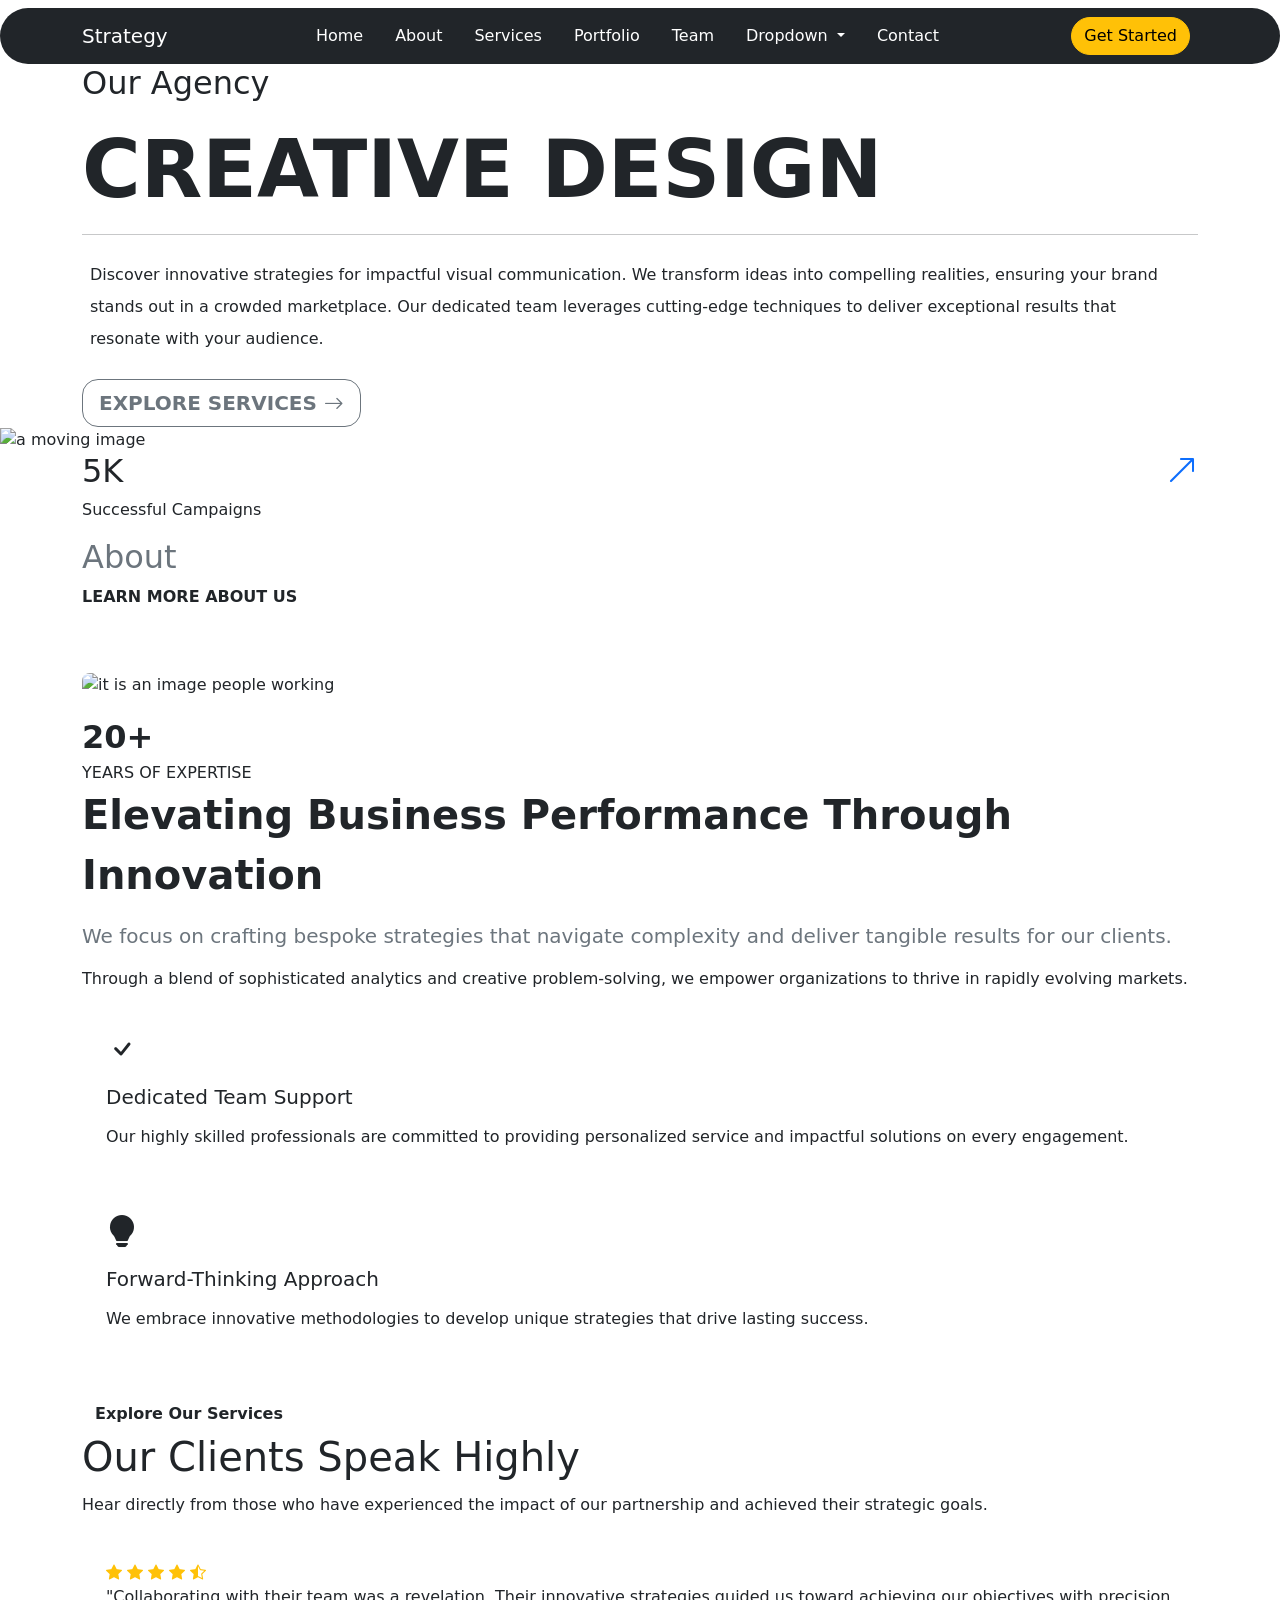
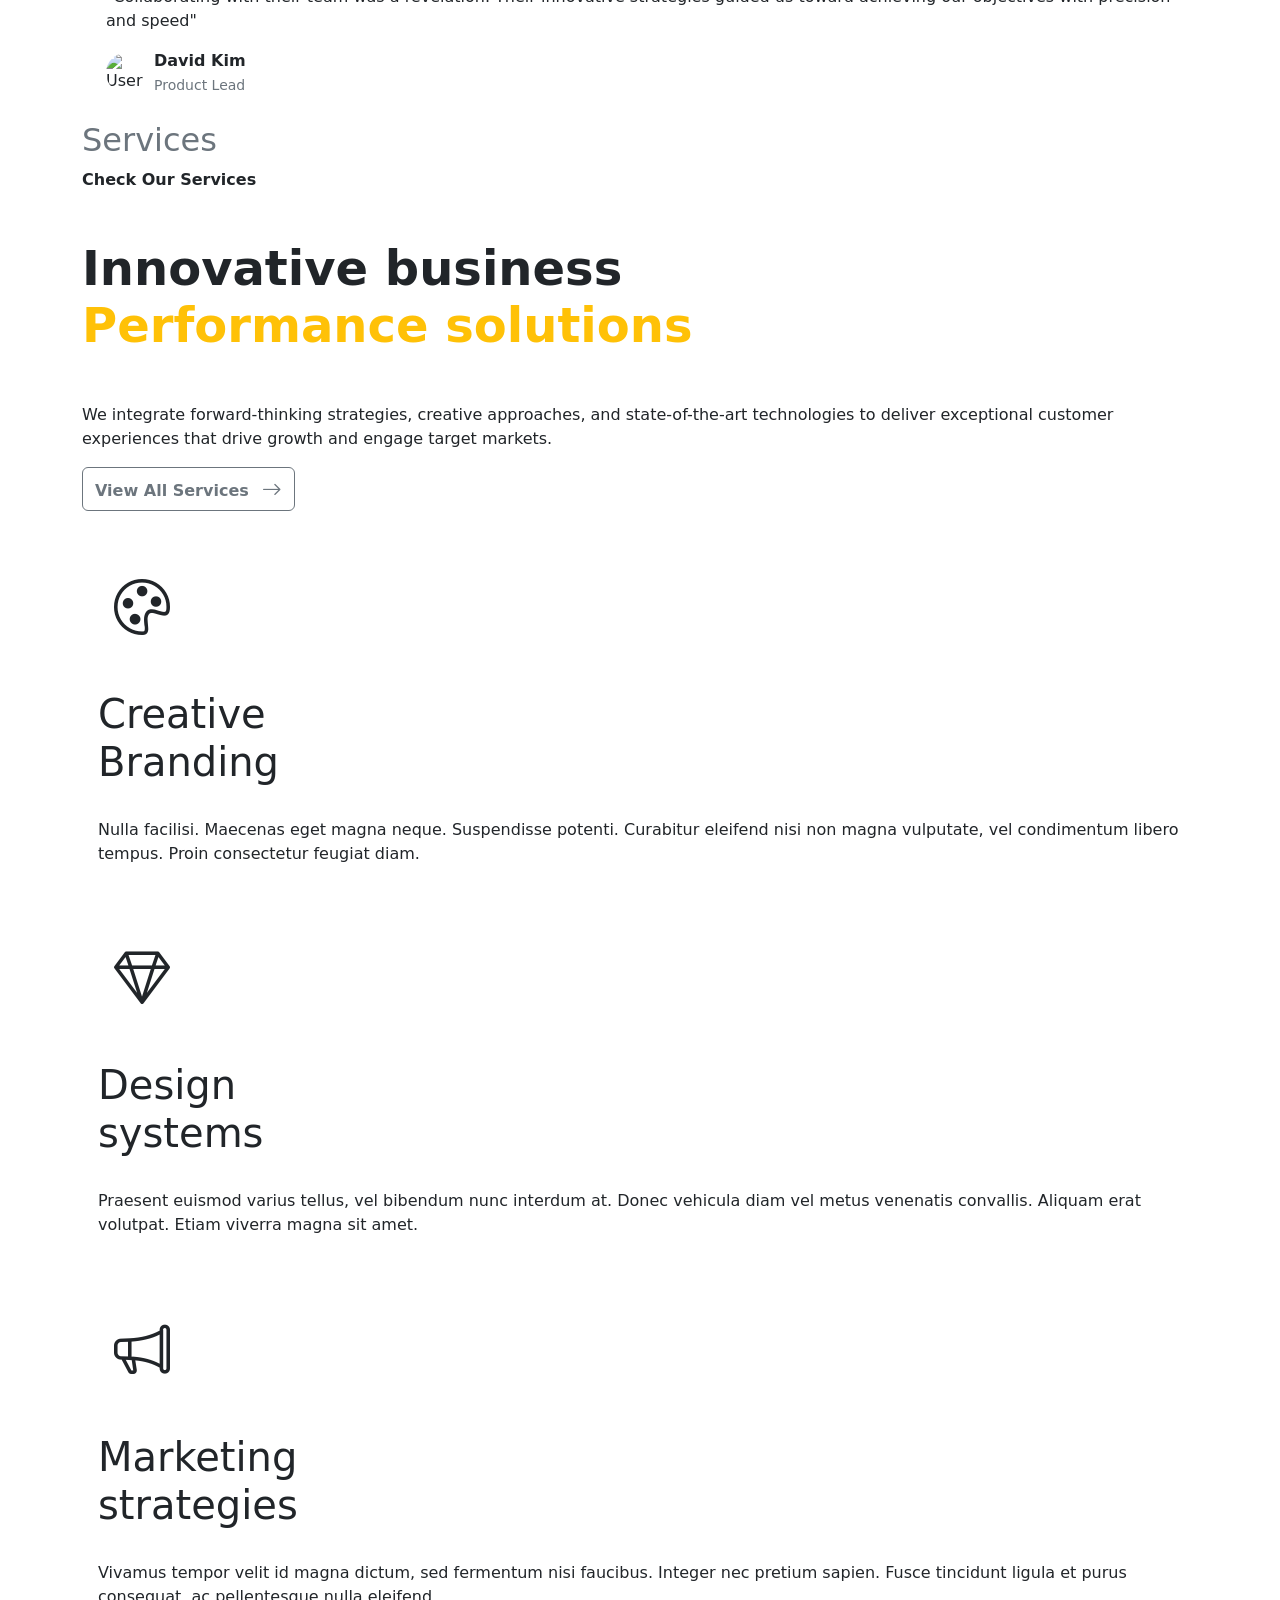
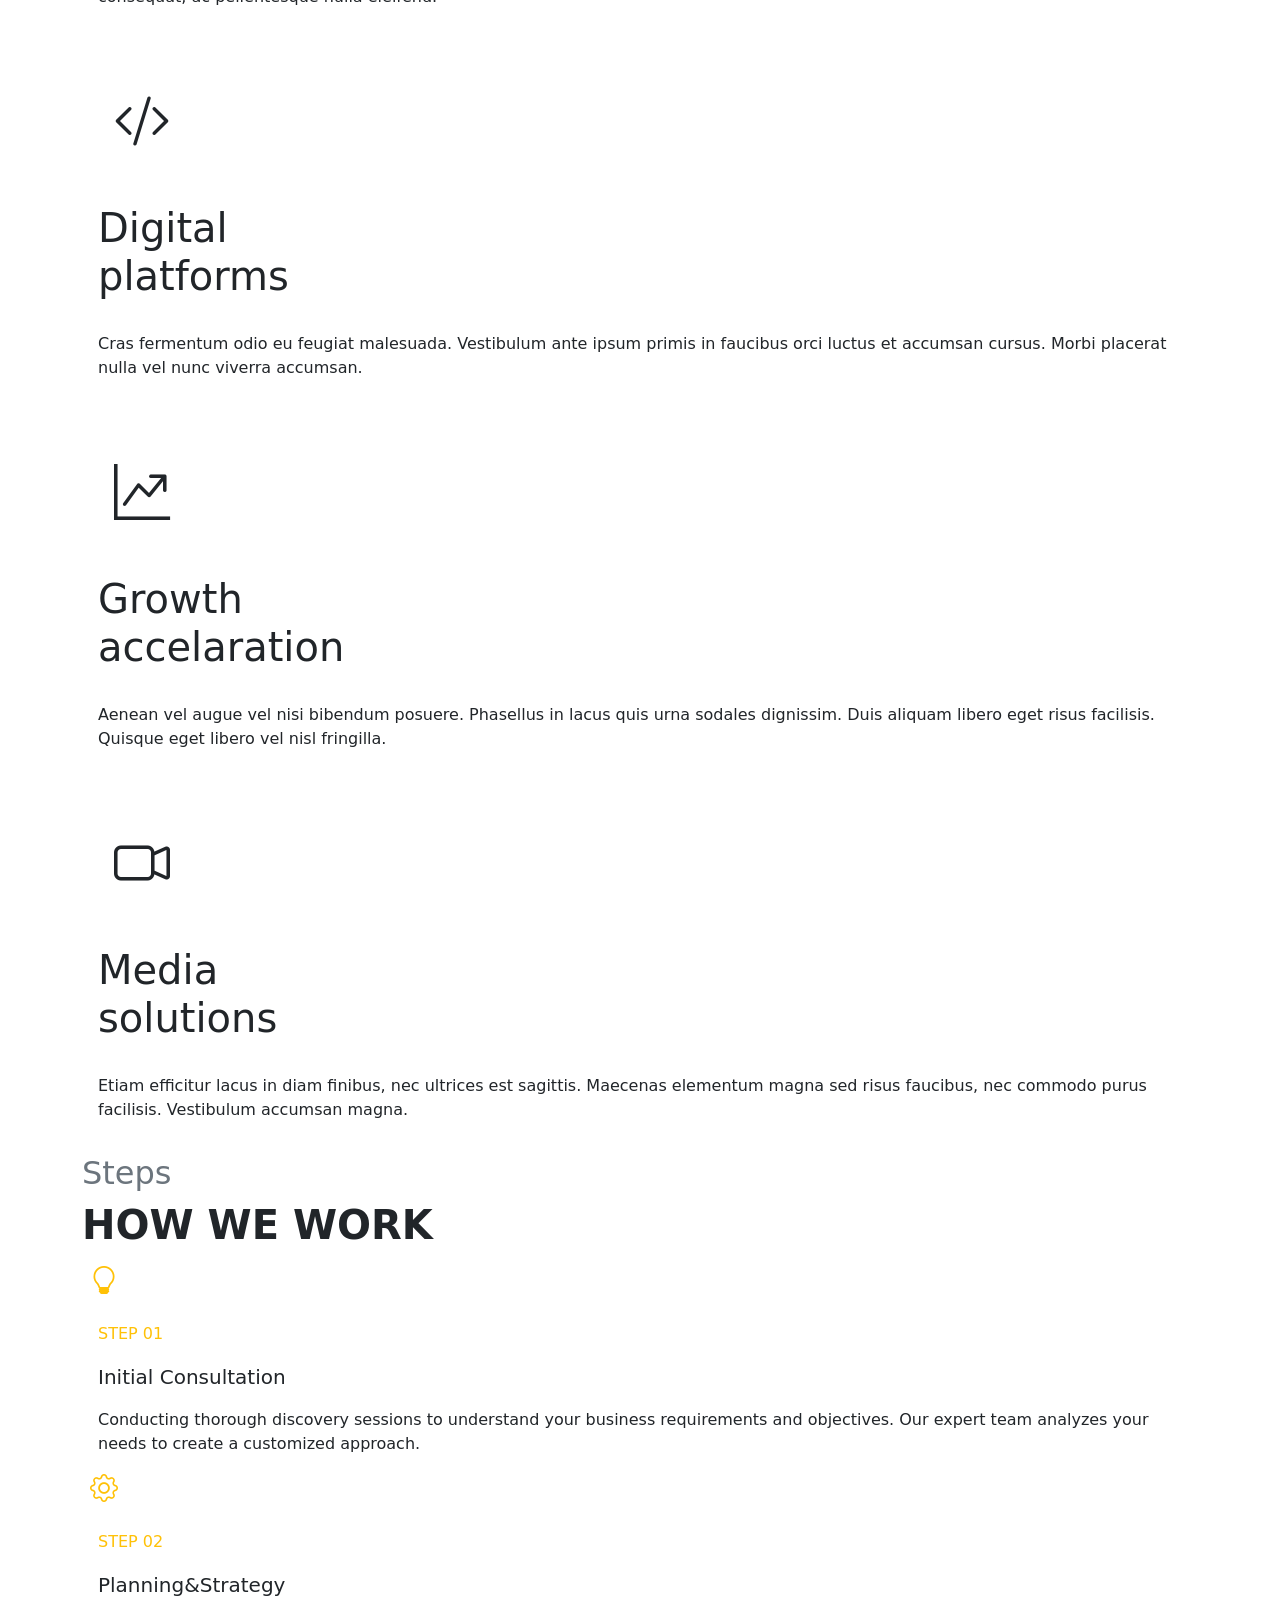
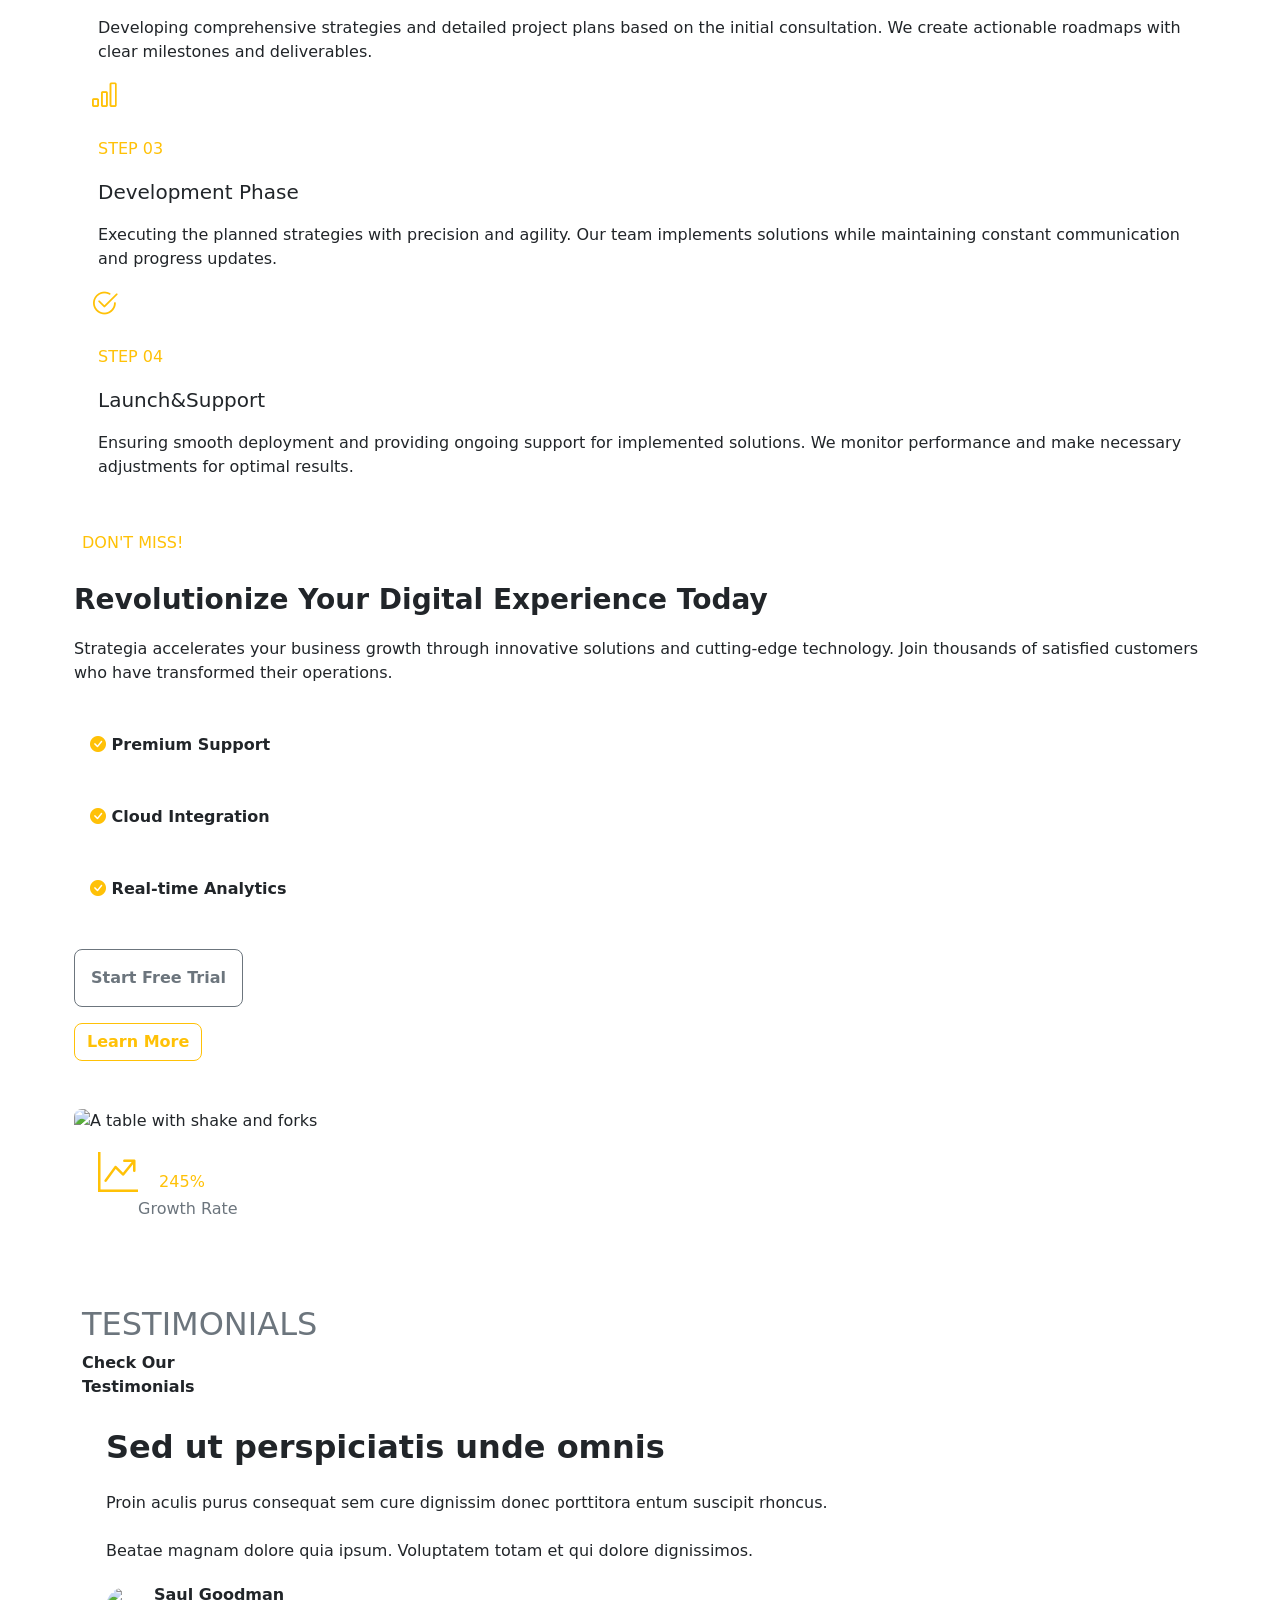
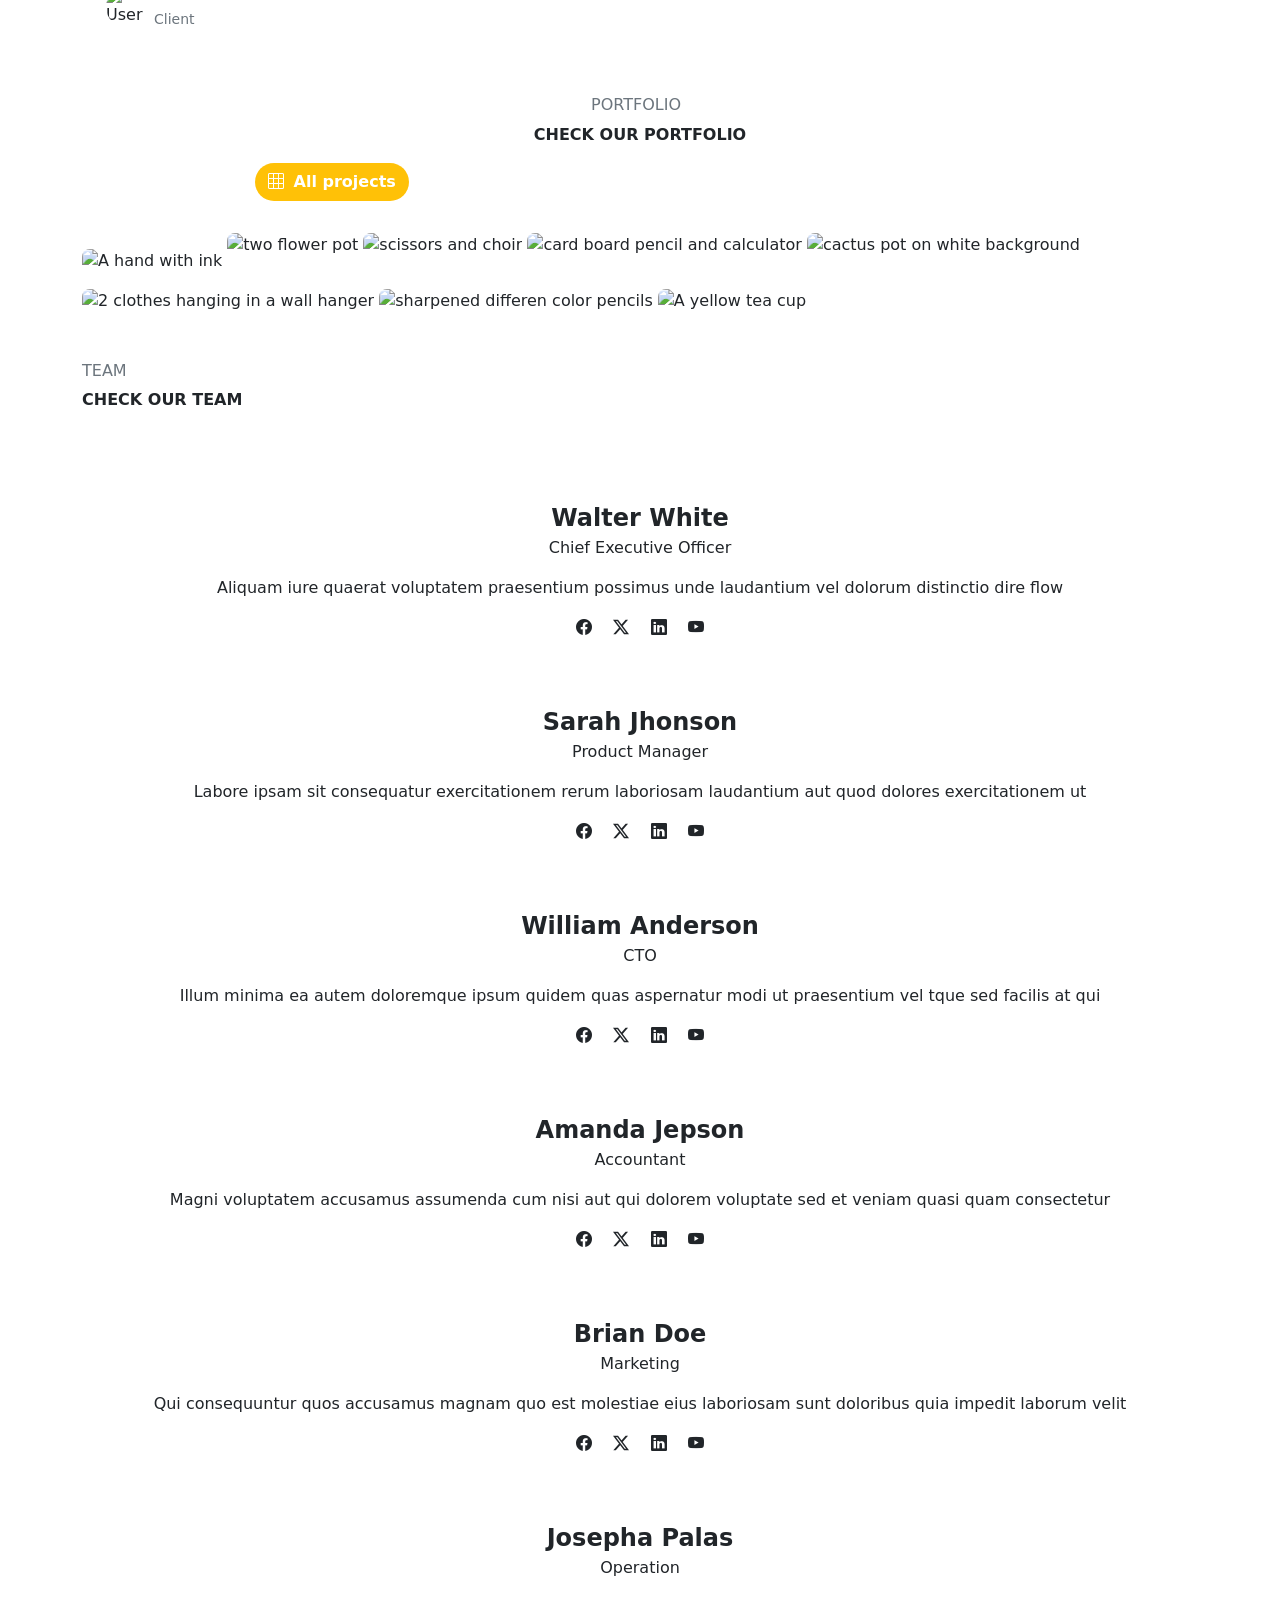
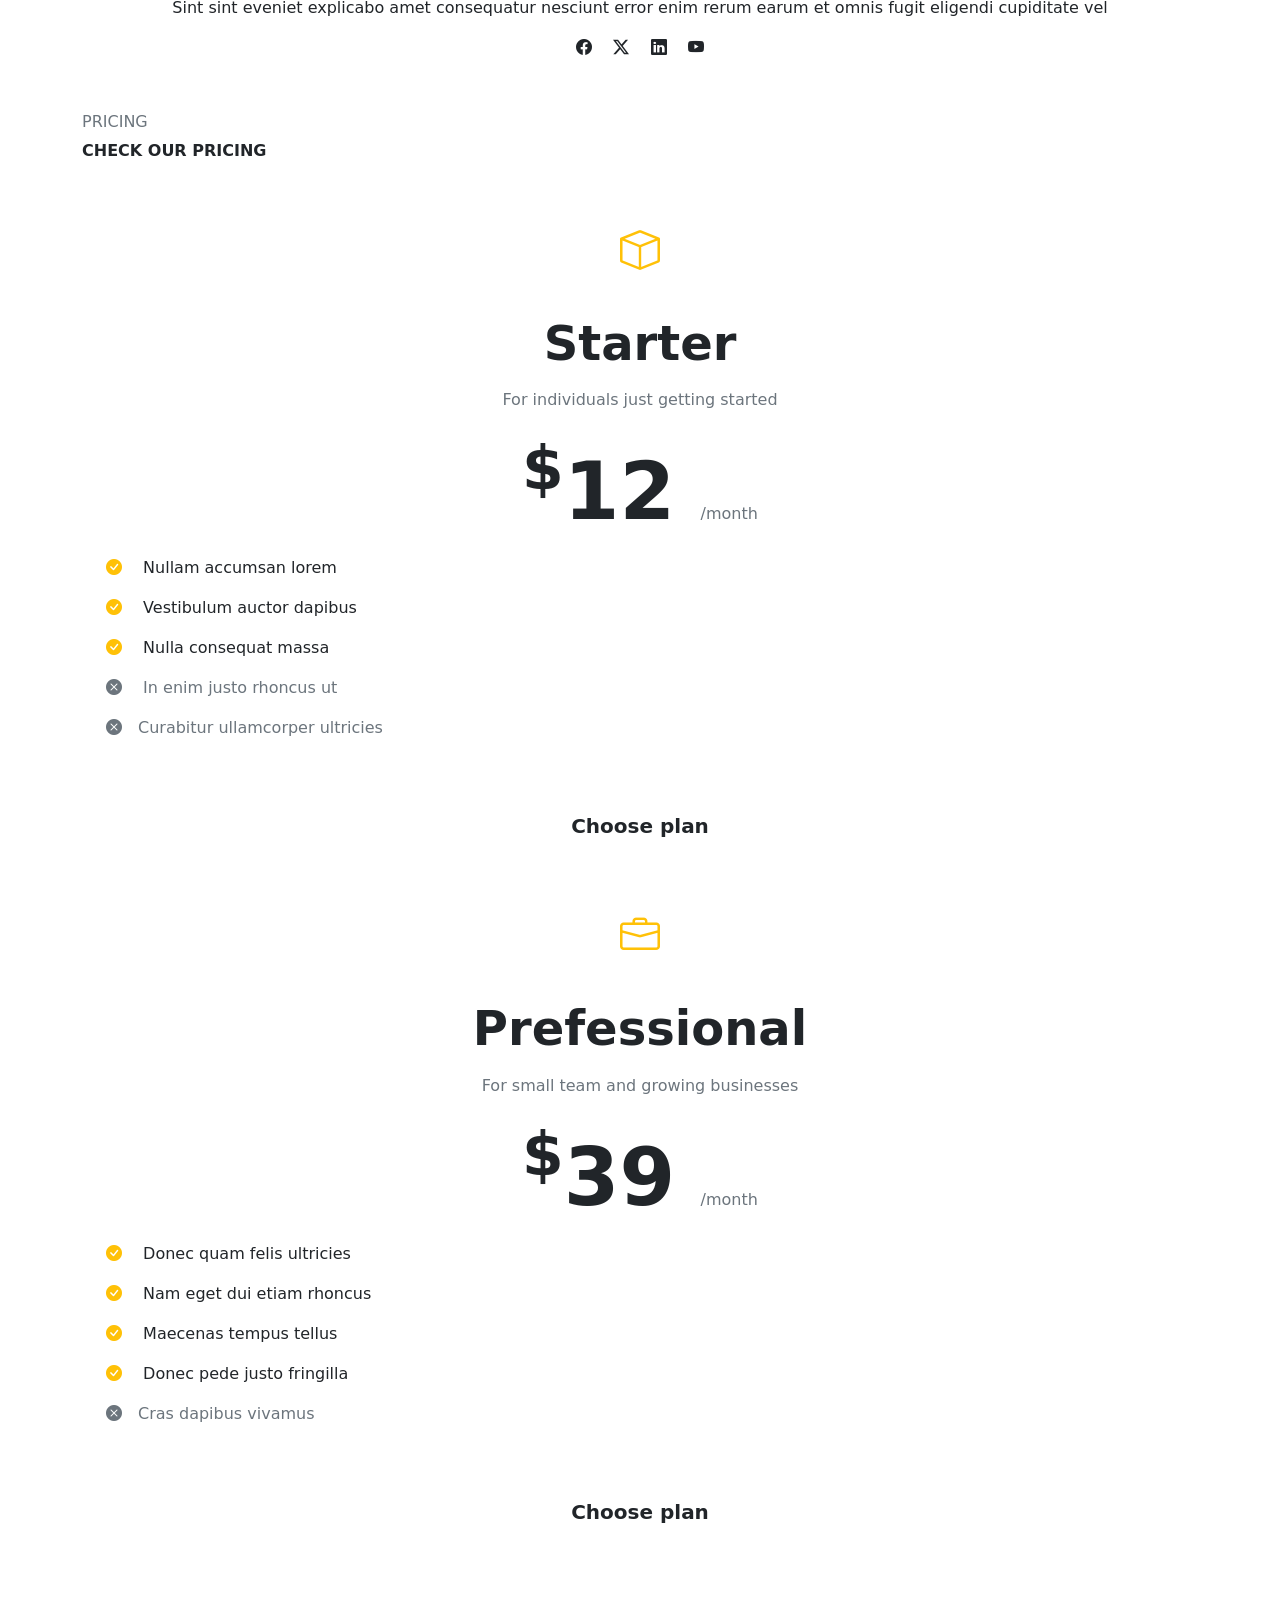
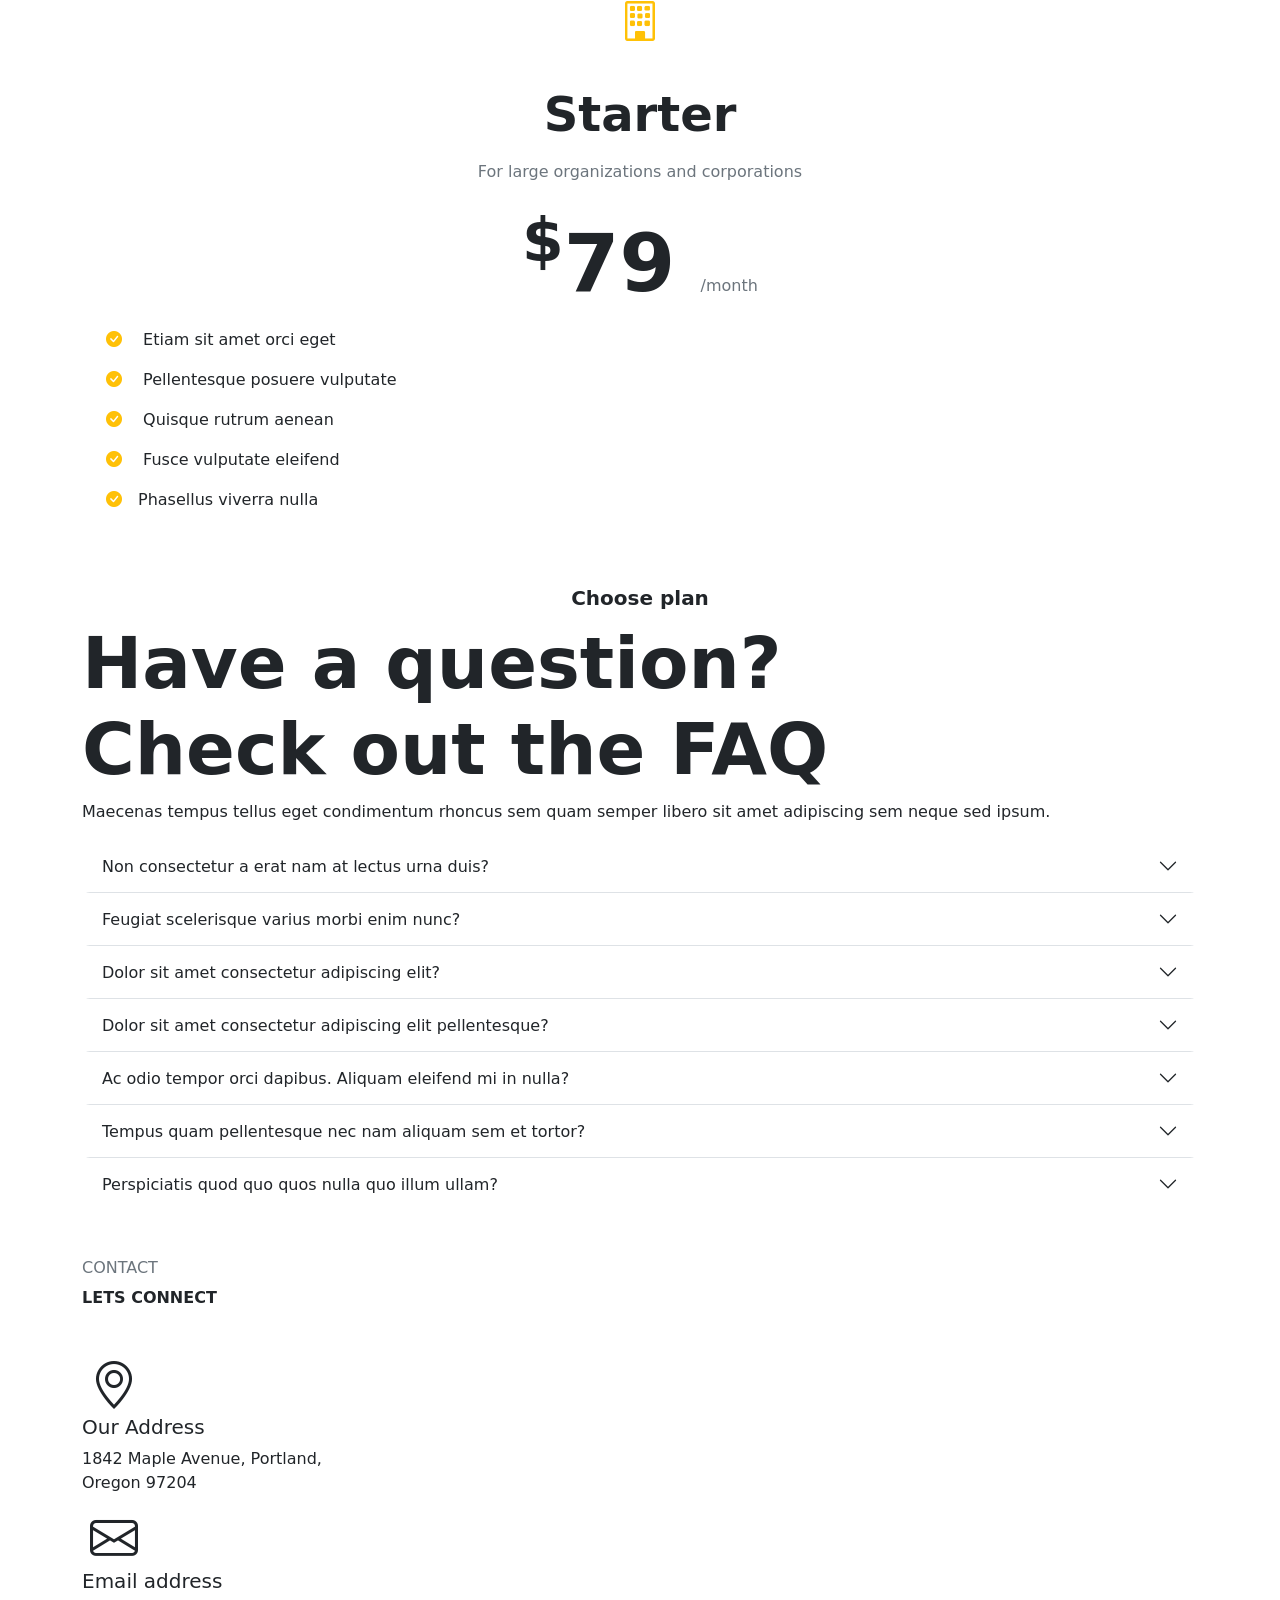
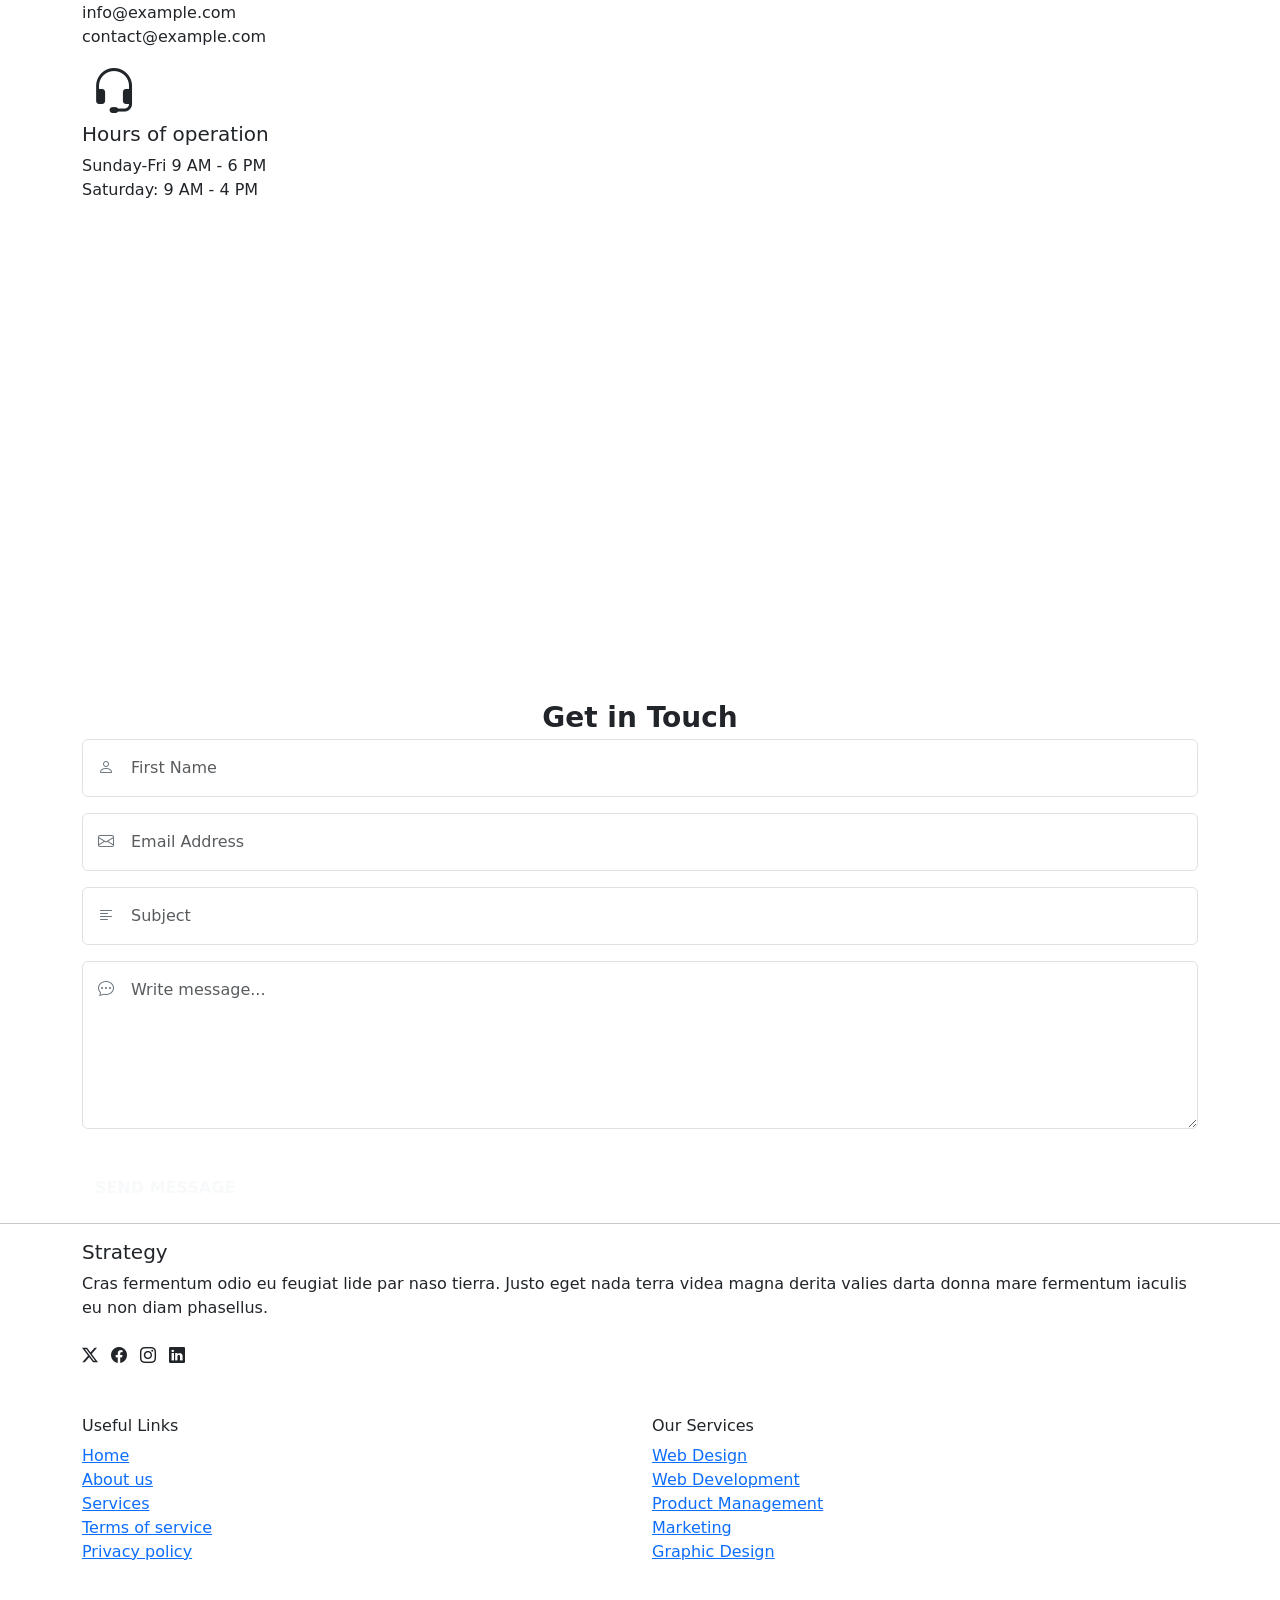
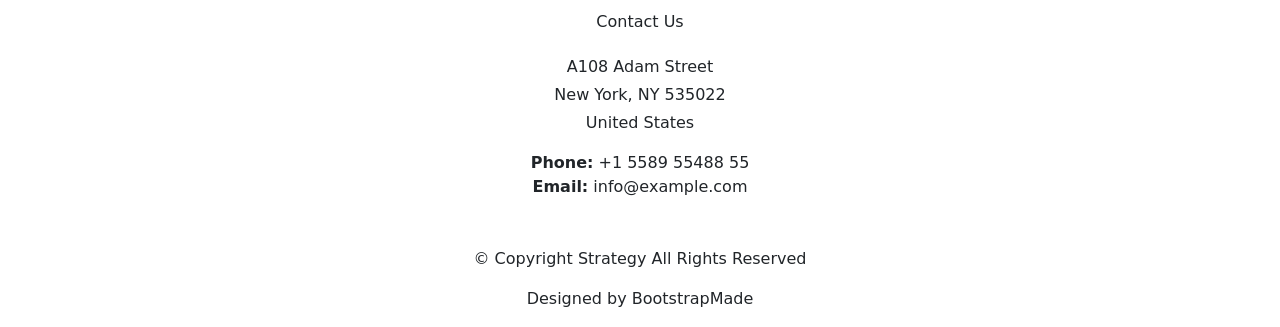
==== commit ef19afdd: "Fix CSS path for GitHub Pages" ====
--- a/index.html
+++ b/index.html
@@ -16,7 +16,7 @@
       href="https://cdn.jsdelivr.net/npm/bootstrap-icons@1.11.1/font/bootstrap-icons.css"
     />
     <!-- Custom CSS -->
-    <link rel="stylesheet" href="/first/style/style.css" />
+    <link rel="stylesheet" href="/style.css" />
     <title>Cloned-website</title>
   </head>
   <body>
@@ -117,7 +117,7 @@
       </div>
       <!-- animation image -->
       <img
-        src="/first/images/abstract-1.webp"
+        src="/images/abstract-1.webp"
         alt="a moving image"
         class="img-fluid hero-image mx-auto"
       />
@@ -139,7 +139,7 @@
       <!-- nested images ands texts of about -->
       <div>
         <img
-          src="/first/images/about-portrait-1.webp"
+          src="/images/about-portrait-1.webp"
           alt="it is an image people working"
           class="img-fluid rounded-3 mt-5"
         />
@@ -220,7 +220,7 @@
             </p>
             <div class="d-flex align-items-center gap-2">
               <img
-                src="/first/images/person-m-1.webp"
+                src="/images/person-m-1.webp"
                 alt="User image"
                 class="rounded-circle"
                 width="40"
@@ -249,7 +249,7 @@
             </p>
             <div class="d-flex align-items-center gap-2">
               <img
-                src="/first/images/person-f-2.webp"
+                src="/images/person-f-2.webp"
                 alt="User image"
                 class="rounded-circle"
                 width="40"
@@ -275,7 +275,7 @@
             </p>
             <div class="d-flex align-items-center gap-2">
               <img
-                src="/first/images/person-f-1.webp"
+                src="/images/person-f-1.webp"
                 alt="User image"
                 class="rounded-circle"
                 width="40"
@@ -509,7 +509,7 @@
       </div>
       <!-- image with floating image over-ride -->
       <img
-        src="/first/images/misc-1.webp"
+        src="/images/misc-1.webp"
         alt="A table with shake and forks"
         class="img-fluid rounded-3 mt-5"
       />
@@ -560,7 +560,7 @@
 
               <div class="d-flex align-items-center gap-2">
                 <img
-                  src="/first/images/person-m-7.webp"
+                  src="/images/person-m-7.webp"
                   alt="User image"
                   class="rounded-circle"
                   width="40"
@@ -592,7 +592,7 @@
               </p>
               <div class="d-flex align-items-center gap-2">
                 <img
-                  src="/first/images/person-f-10.webp"
+                  src="/images/person-f-10.webp"
                   alt="User image"
                   class="rounded-circle"
                   width="40"
@@ -622,7 +622,7 @@
               </p>
               <div class="d-flex align-items-center gap-2">
                 <img
-                  src="/first/images/person-f-8.webp"
+                  src="/images/person-f-8.webp"
                   alt="User image"
                   class="rounded-circle"
                   width="40"
@@ -689,49 +689,49 @@
 
         <!-- 1st  -->
         <img
-          src="/first/images/portfolio-1.webp"
+          src="/images/portfolio-1.webp"
           alt="A hand with ink"
           class="img-fluid rounded-3 mt-5"
         />
         <!-- 2nd  -->
         <img
-          src="/first/images/portfolio-10.webp"
+          src="/images/portfolio-10.webp"
           alt="two flower pot"
           class="img-fluid rounded-3 mt-3"
         />
         <!-- 3rd  -->
         <img
-          src="/first/images/portfolio-7.webp"
+          src="/images/portfolio-7.webp"
           alt="scissors and choir"
           class="img-fluid rounded-3 mt-3"
         />
         <!-- 4th  -->
         <img
-          src="/first/images/portfolio-4.webp"
+          src="/images/portfolio-4.webp"
           alt="card board pencil and calculator"
           class="img-fluid rounded-3 mt-3"
         />
         <!-- 5th  -->
         <img
-          src="/first/images/portfolio-2.webp"
+          src="/images/portfolio-2.webp"
           alt="cactus pot on white background"
           class="img-fluid rounded-3 mt-3"
         />
         <!-- 6th  -->
         <img
-          src="/first/images/portfolio-11.webp"
+          src="/images/portfolio-11.webp"
           alt="2 clothes hanging in a wall hanger"
           class="img-fluid rounded-3 mt-3"
         />
         <!-- 7th  -->
         <img
-          src="/first/images/portfolio-8.webp"
+          src="/images/portfolio-8.webp"
           alt="sharpened differen color pencils"
           class="img-fluid rounded-3 mt-3"
         />
         <!-- 8th  -->
         <img
-          src="/first/images/portfolio-5.webp"
+          src="/images/portfolio-5.webp"
           alt="A yellow tea cup"
           class="img-fluid rounded-3 mt-3"
         />
@@ -747,7 +747,7 @@
         <!-- profile cards section  -->
         <div class="profile mt-5 rounded-3">
           <img
-            src="/first/images/person-m-7.webp"
+            src="/images/person-m-7.webp"
             alt=""
             class="img-fluid rounded-3"
           />
@@ -773,7 +773,7 @@
         <!-- second  -->
         <div class="profile mt-4">
           <img
-            src="/first/images/person-f-8.webp"
+            src="/images/person-f-8.webp"
             alt=""
             class="img-fluid rounded-3"
           />
@@ -799,7 +799,7 @@
         <!-- third  -->
         <div class="profile rounded-3 mt-4">
           <img
-            src="/first/images/person-m-6.webp"
+            src="/images/person-m-6.webp"
             alt=""
             class="img-fluid rounded-3"
           />
@@ -825,7 +825,7 @@
         <!-- fourth  -->
         <div class="profile mt-4 rounded-3">
           <img
-            src="/first/images/person-f-4.webp"
+            src="/images/person-f-4.webp"
             alt=""
             class="img-fluid rounded-3"
           />
@@ -851,7 +851,7 @@
         <!-- fifth  -->
         <div class="profile mt-4 rounded-3">
           <img
-            src="/first/images/person-m-12.webp"
+            src="/images/person-m-12.webp"
             alt=""
             class="img-fluid rounded-3"
           />
@@ -877,7 +877,7 @@
         <!-- sixth  -->
         <div class="profile mt-4 rounded-3">
           <img
-            src="/first/images/person-f-9.webp"
+            src="/images/person-f-9.webp"
             alt=""
             class="img-fluid rounded-3"
           />
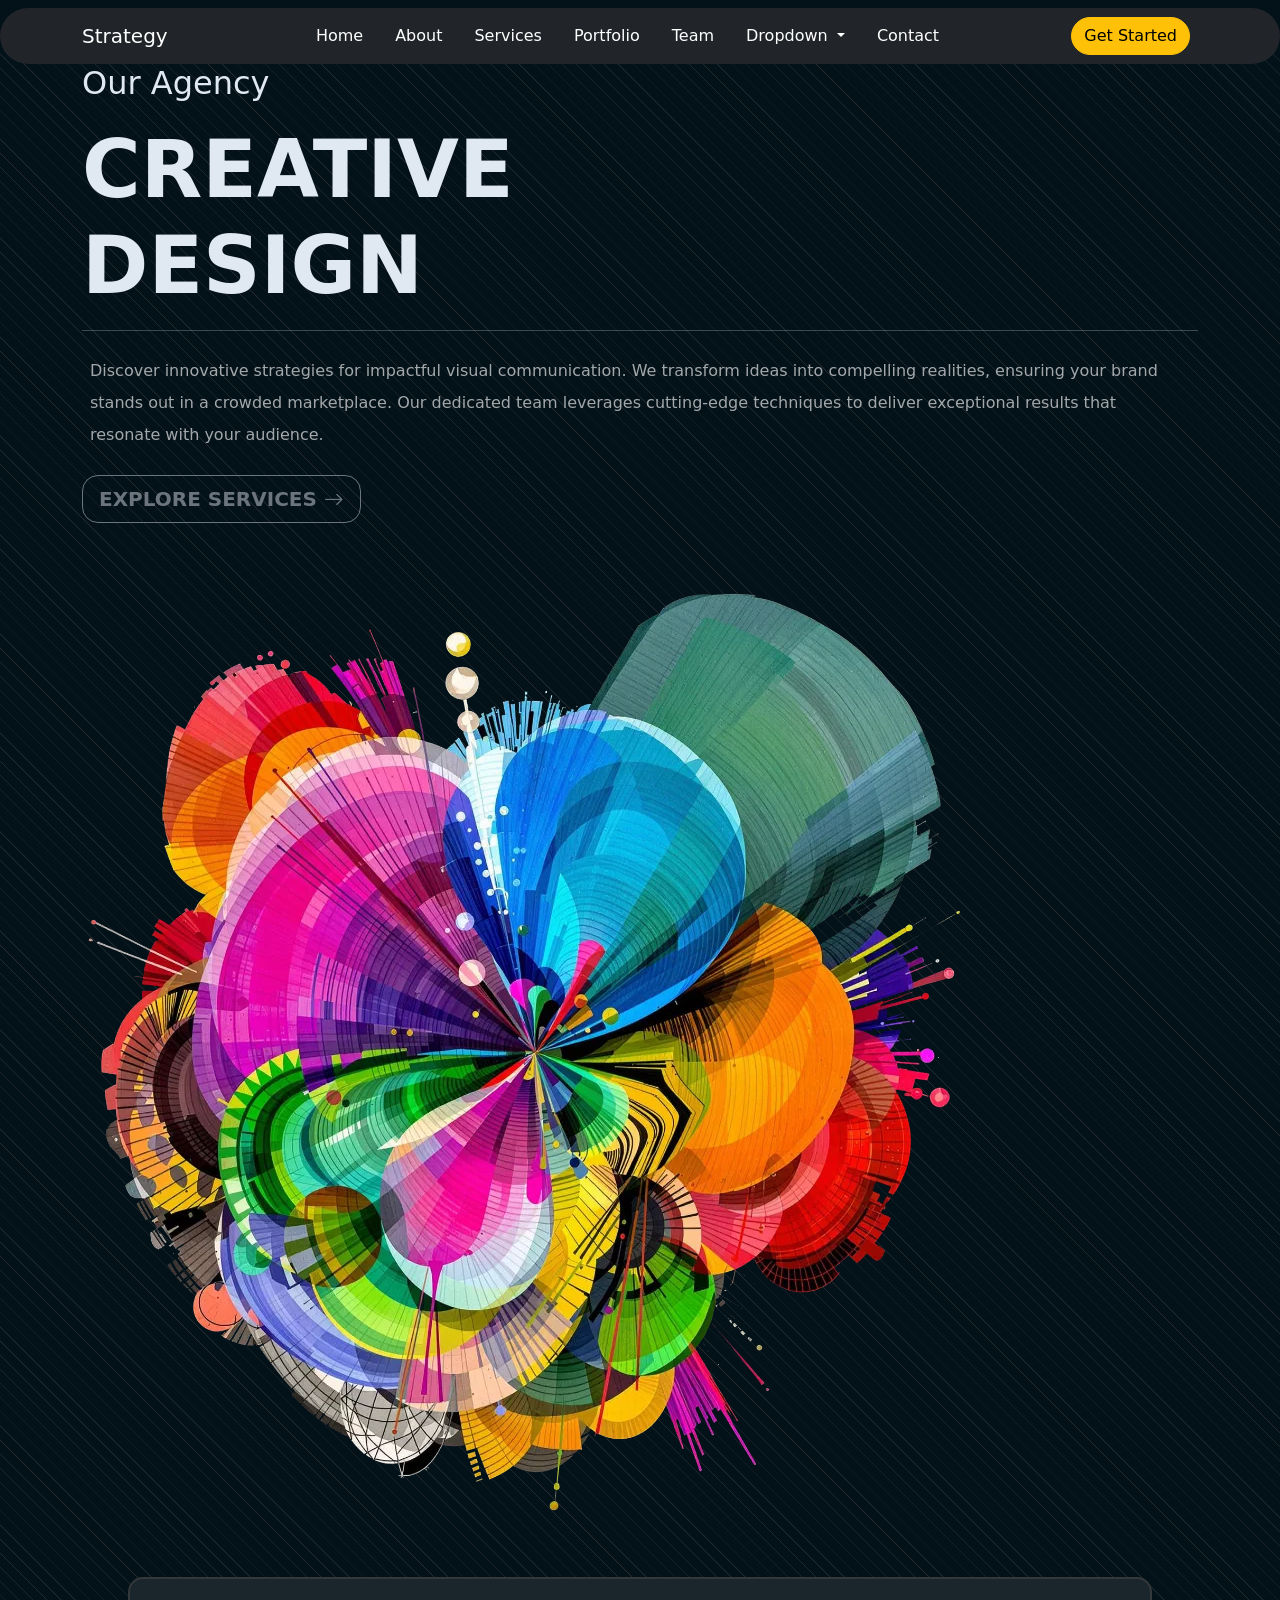
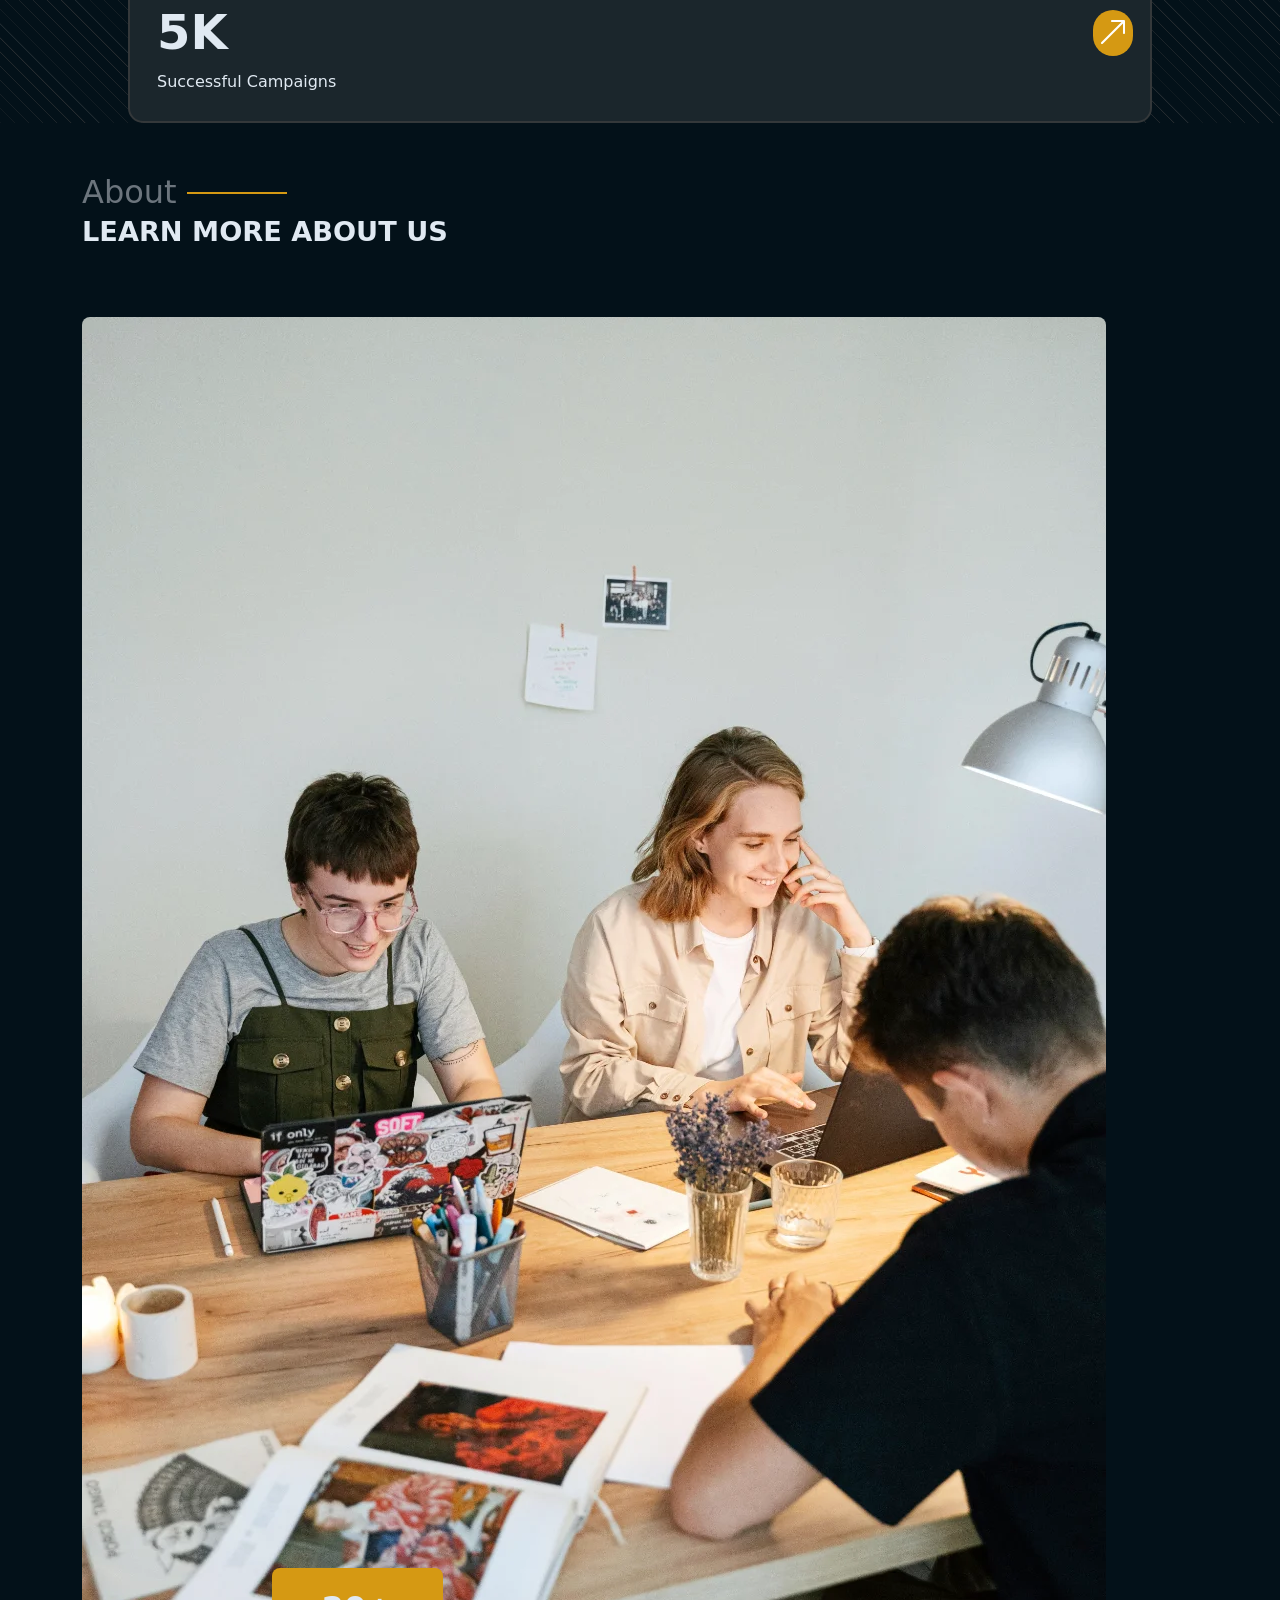
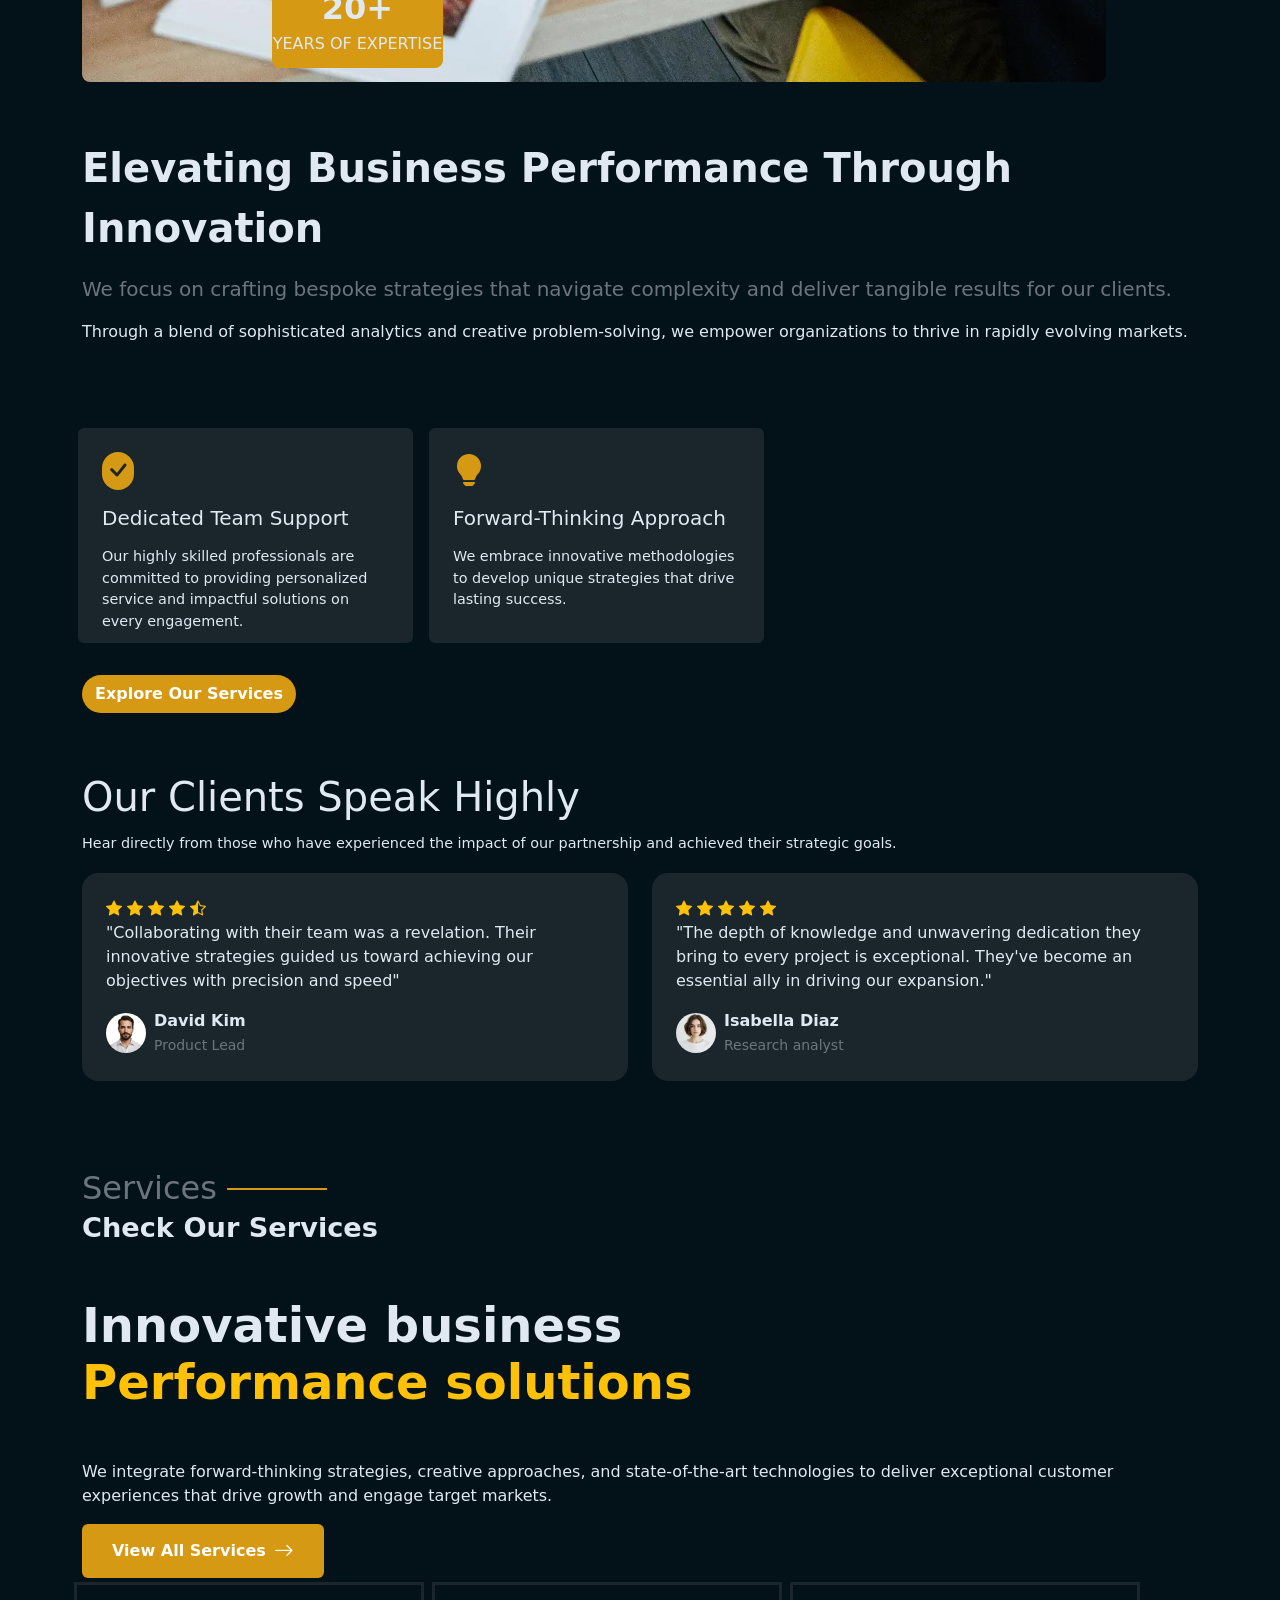
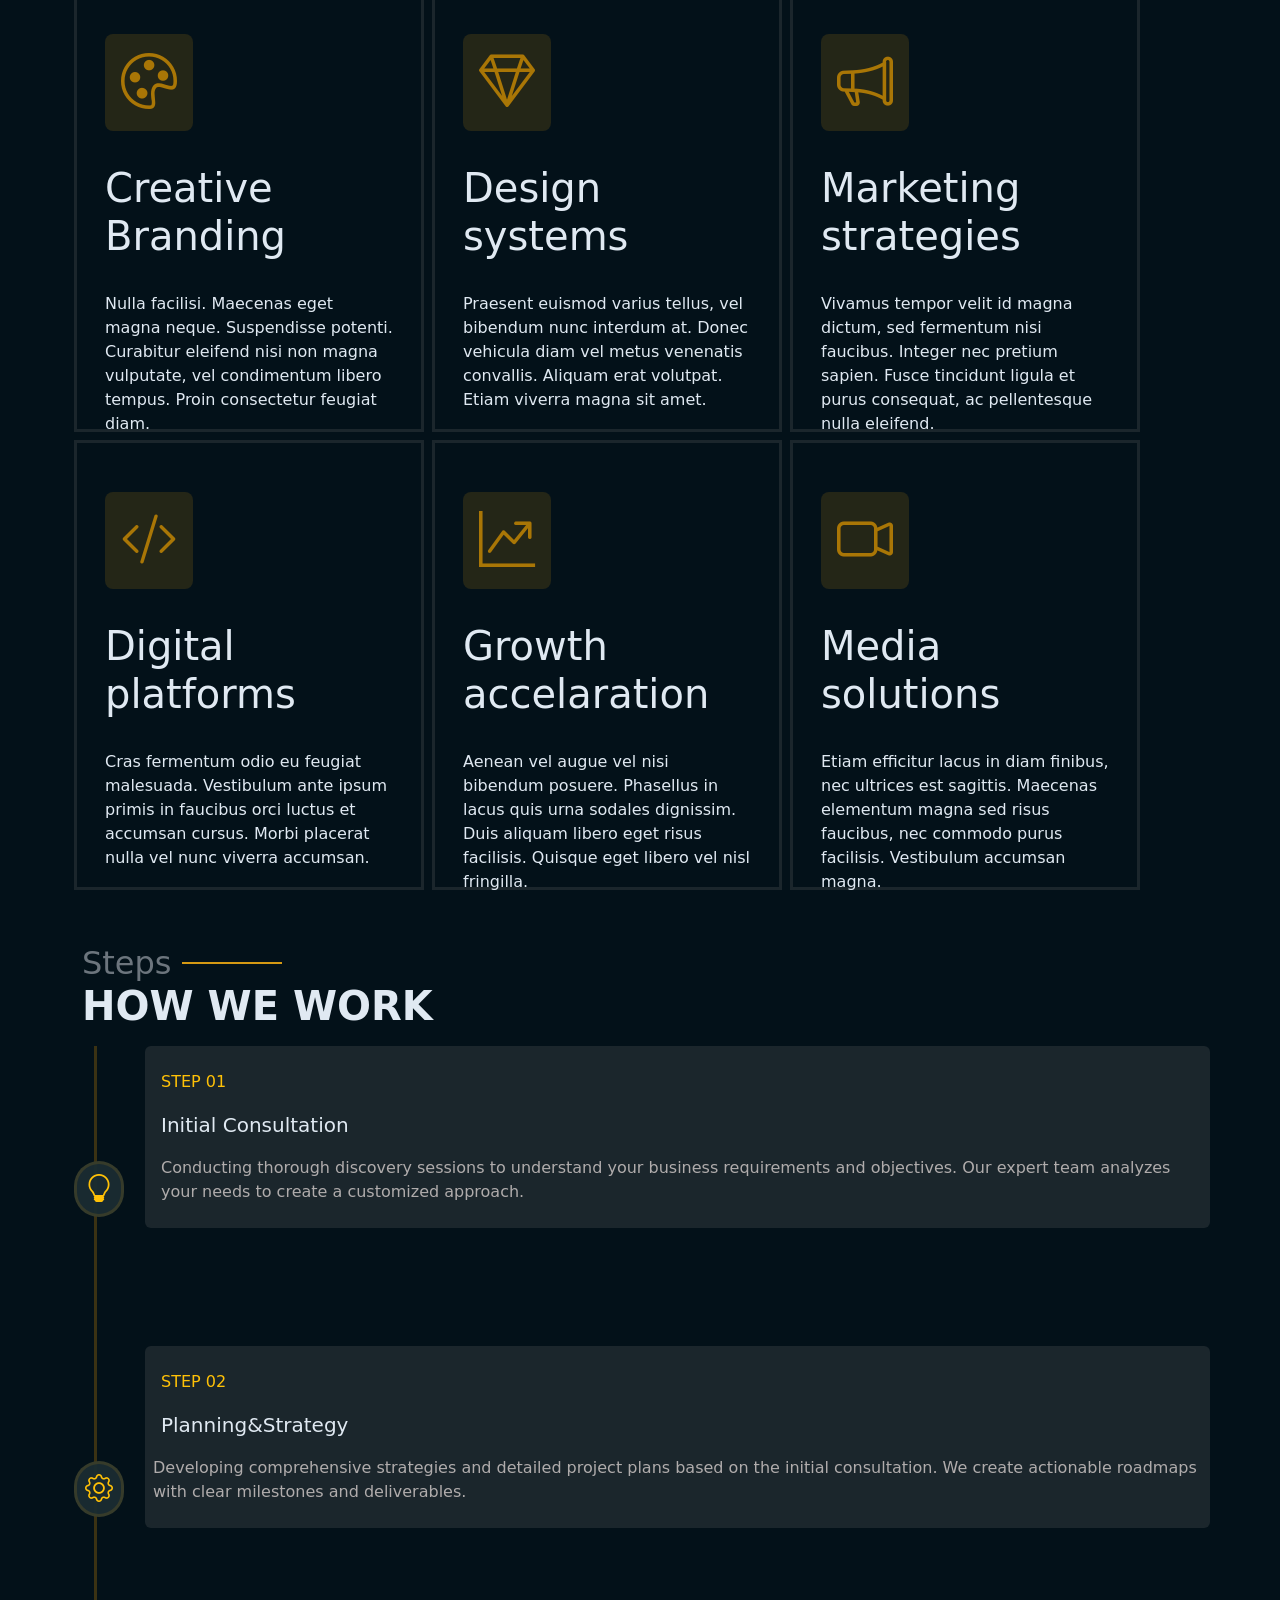
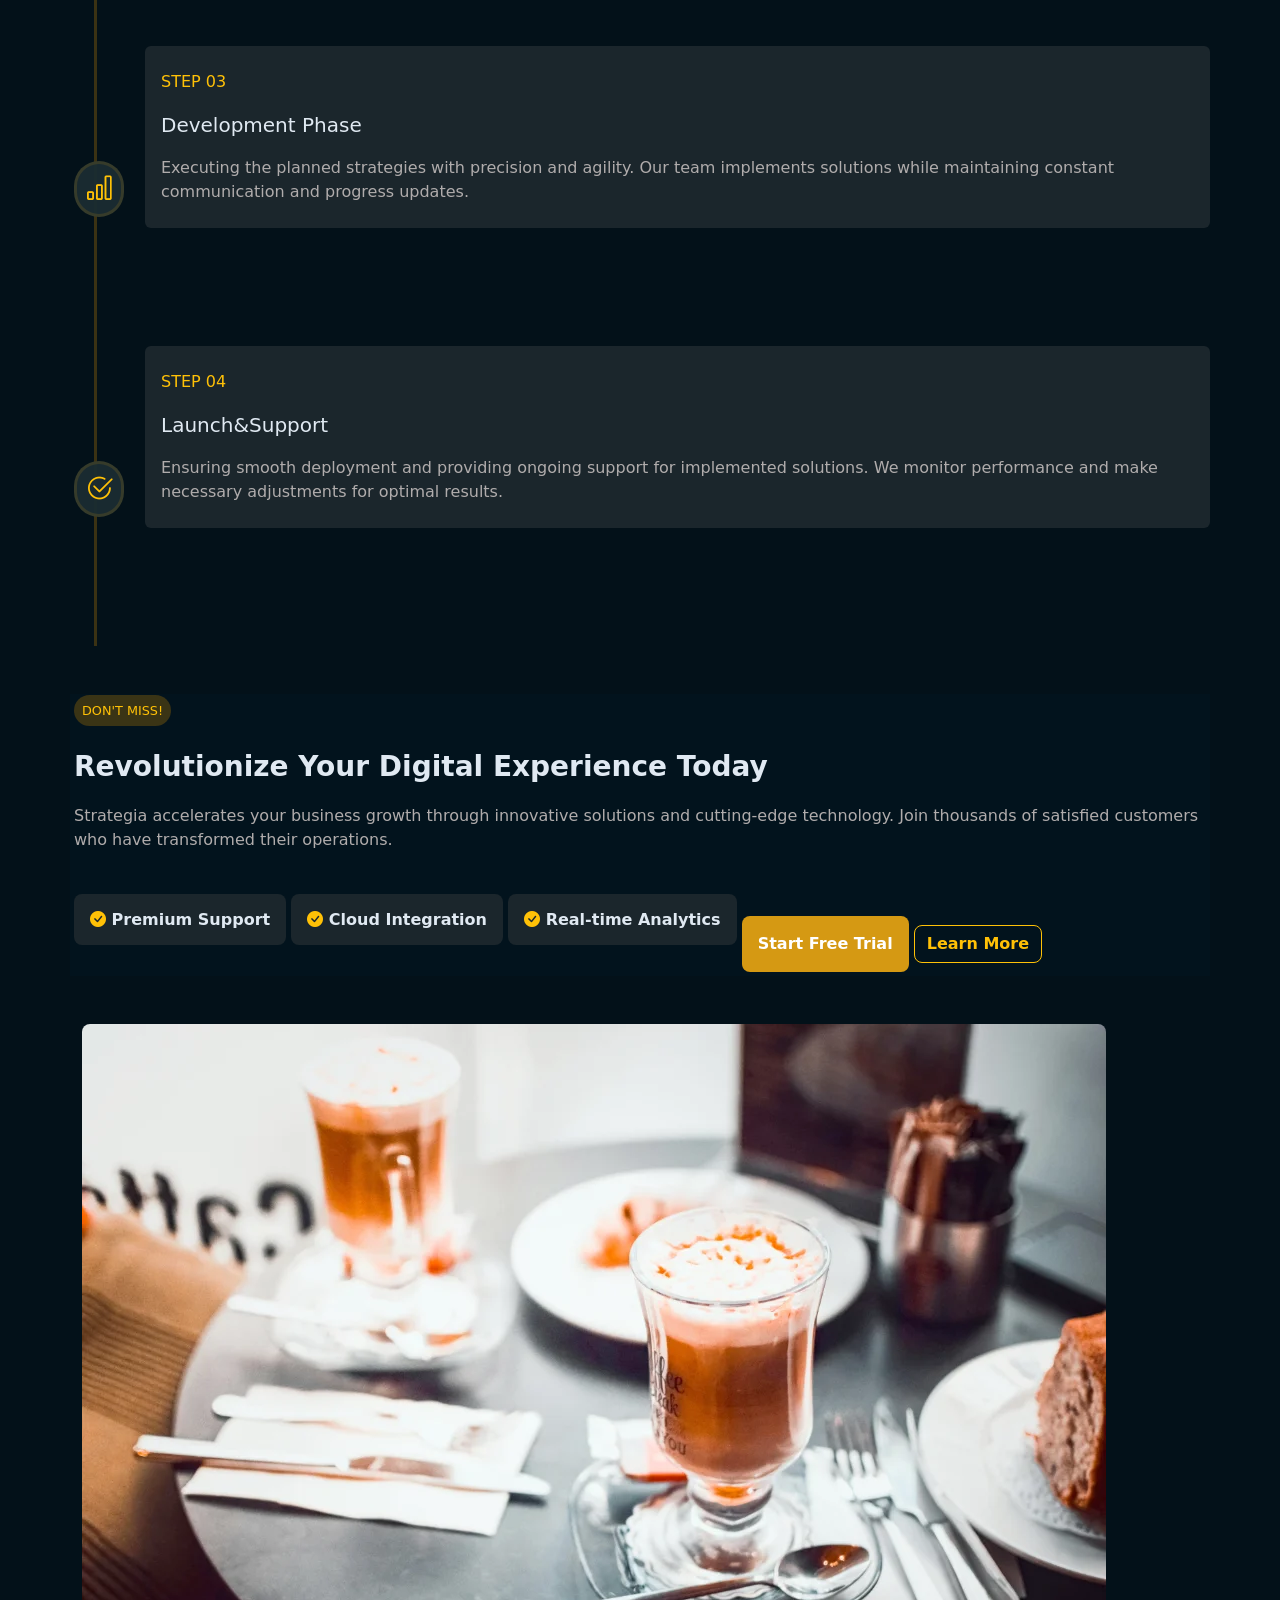
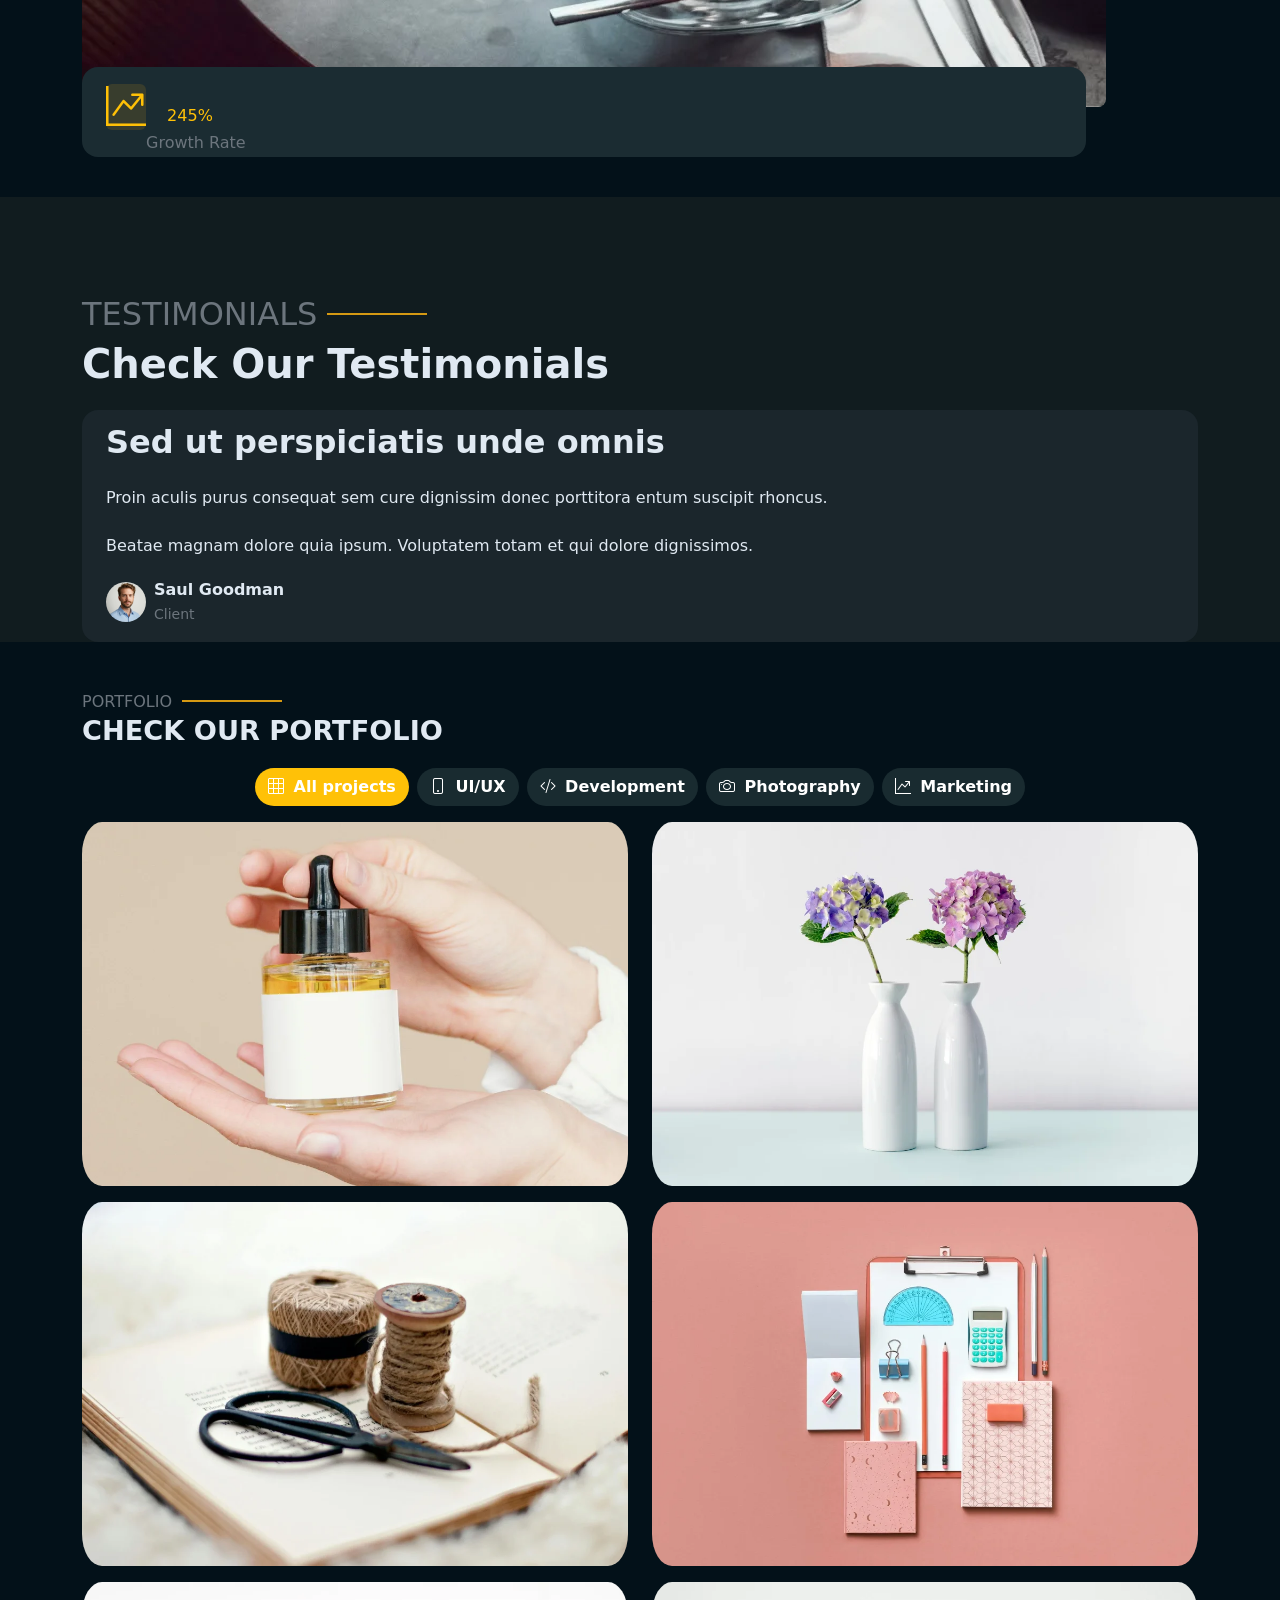
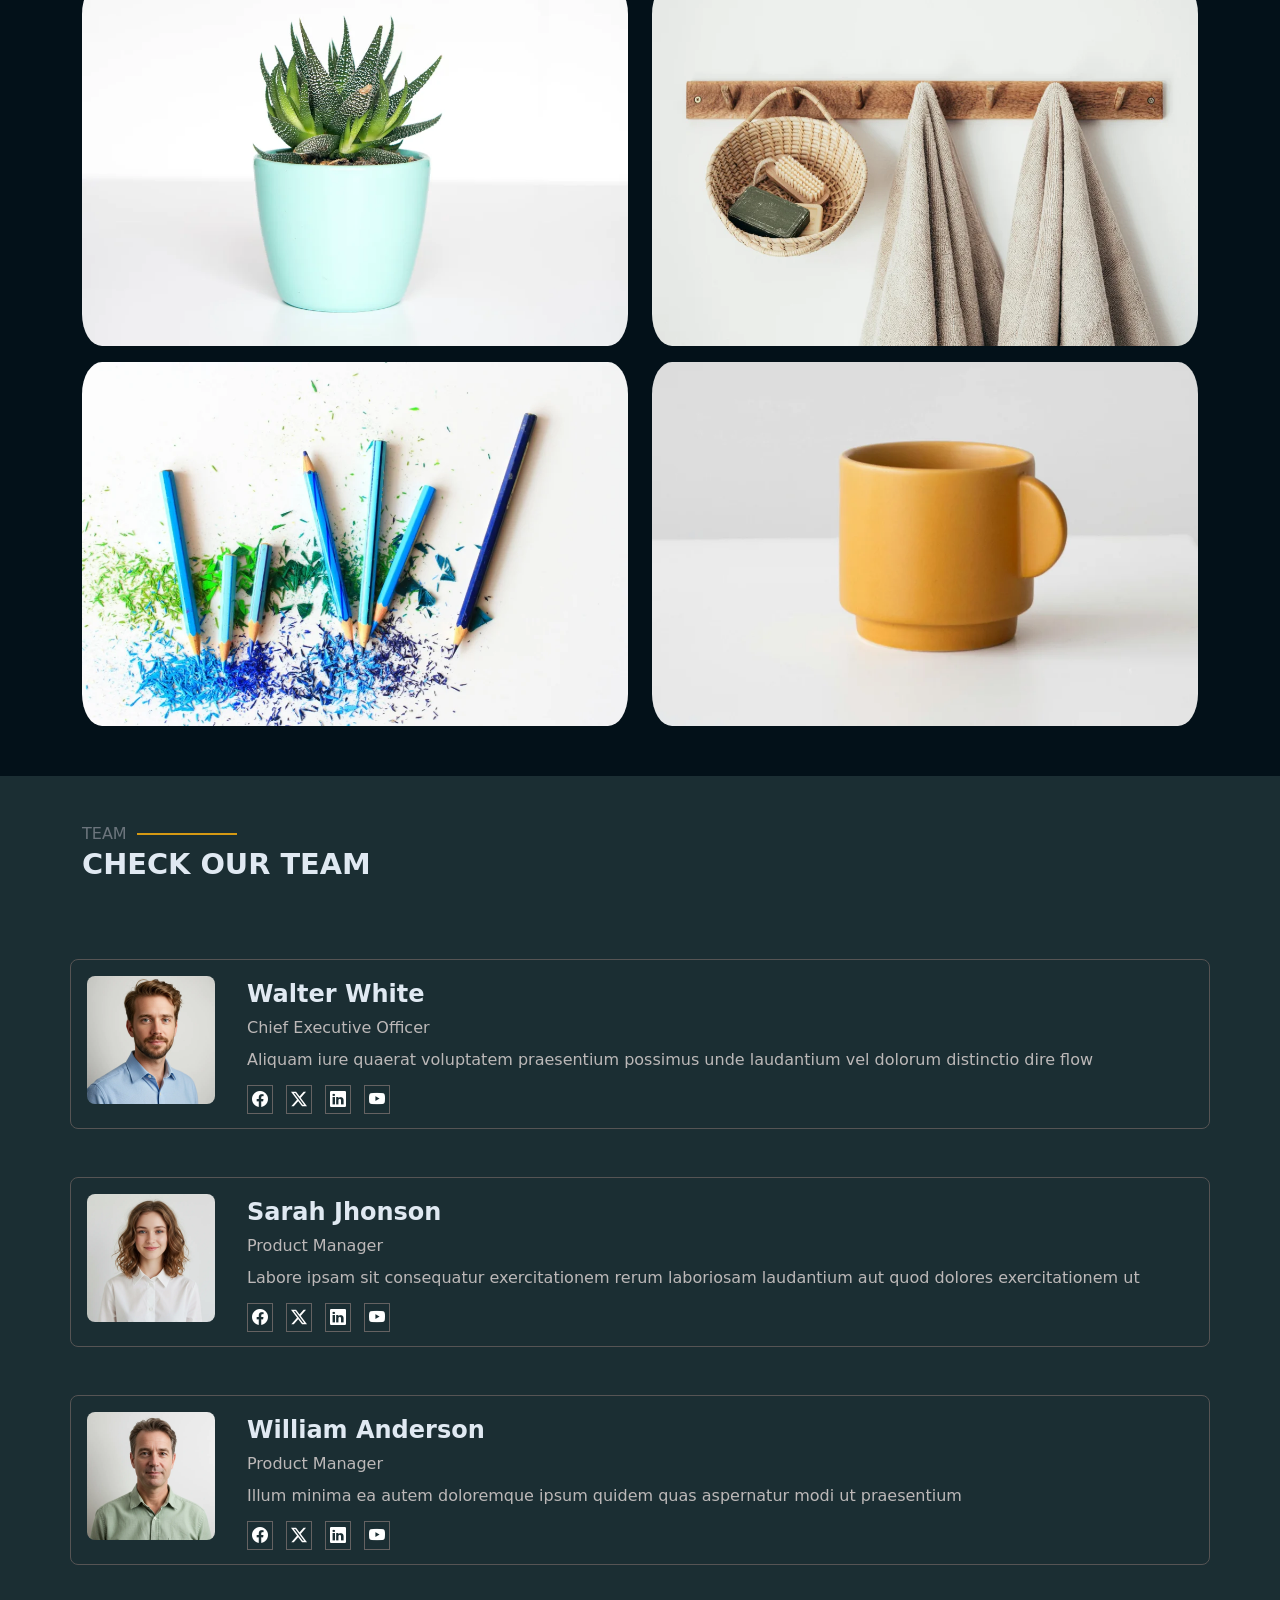
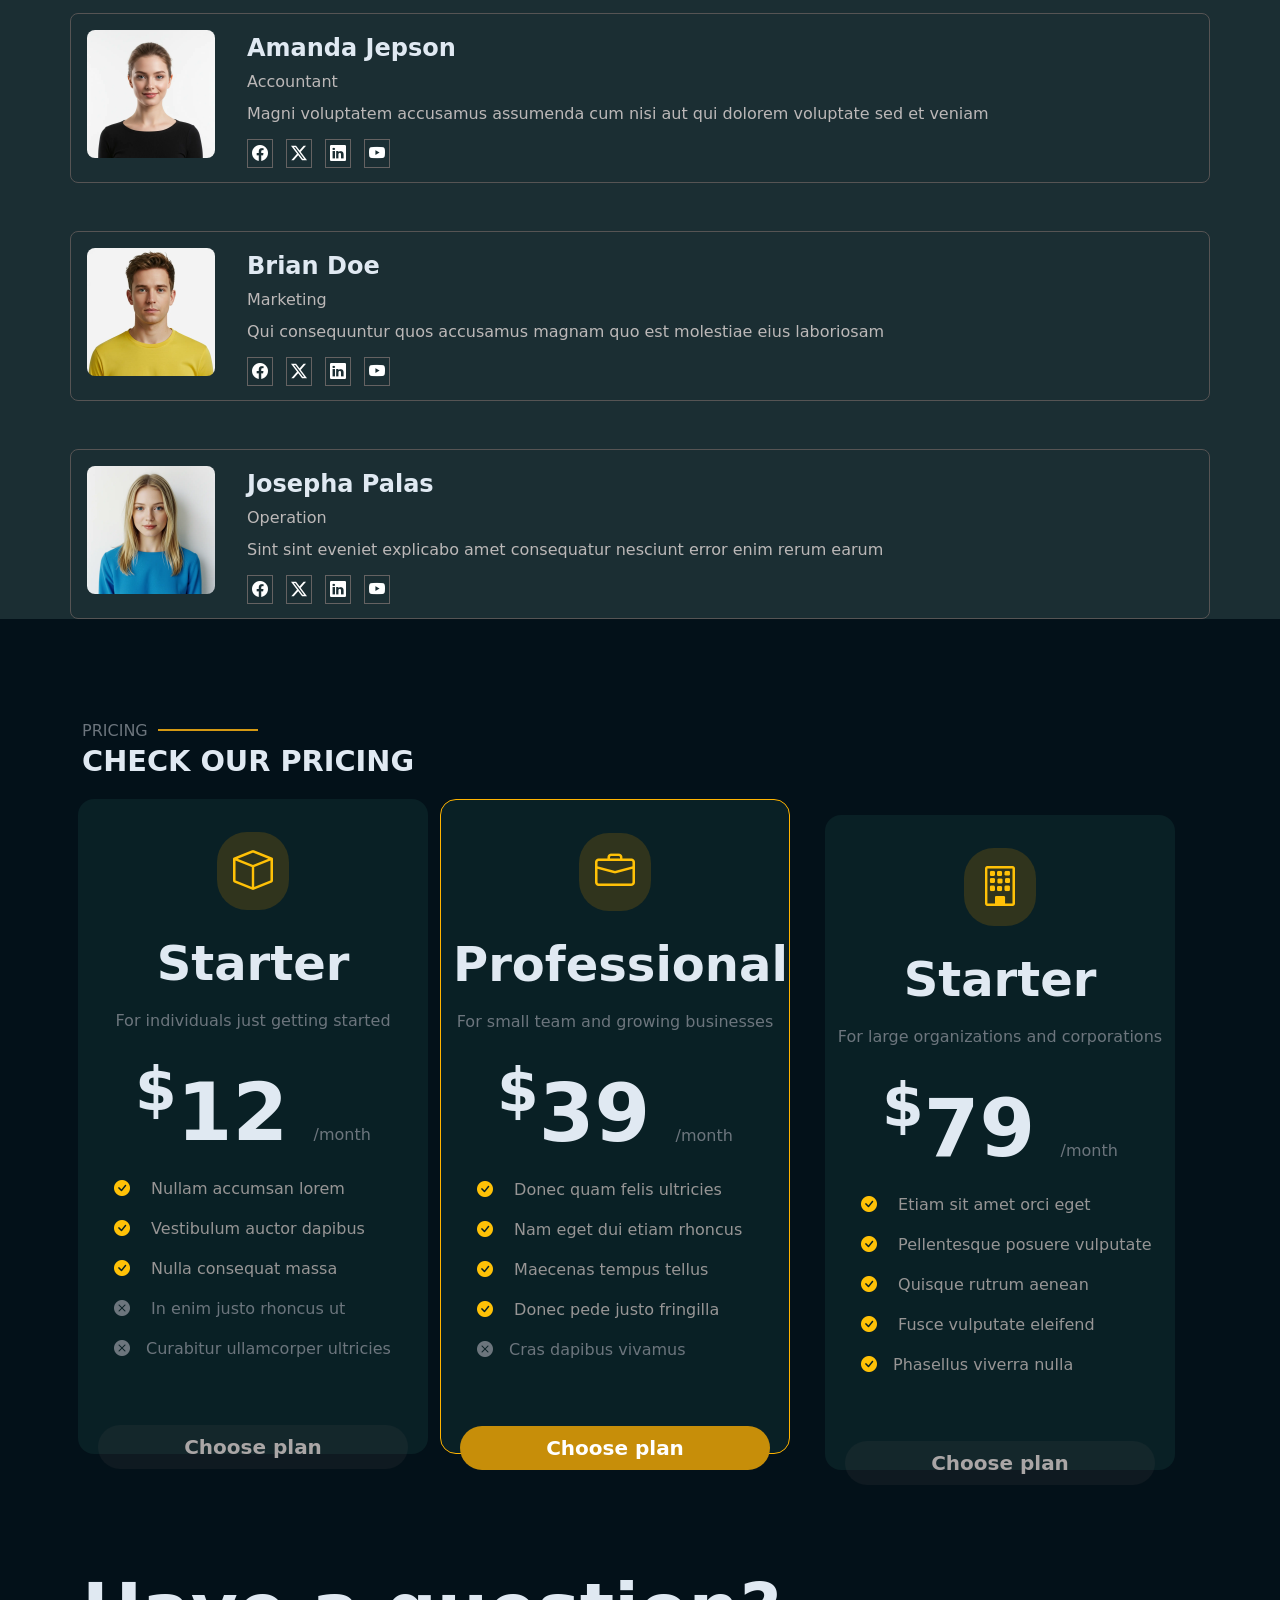
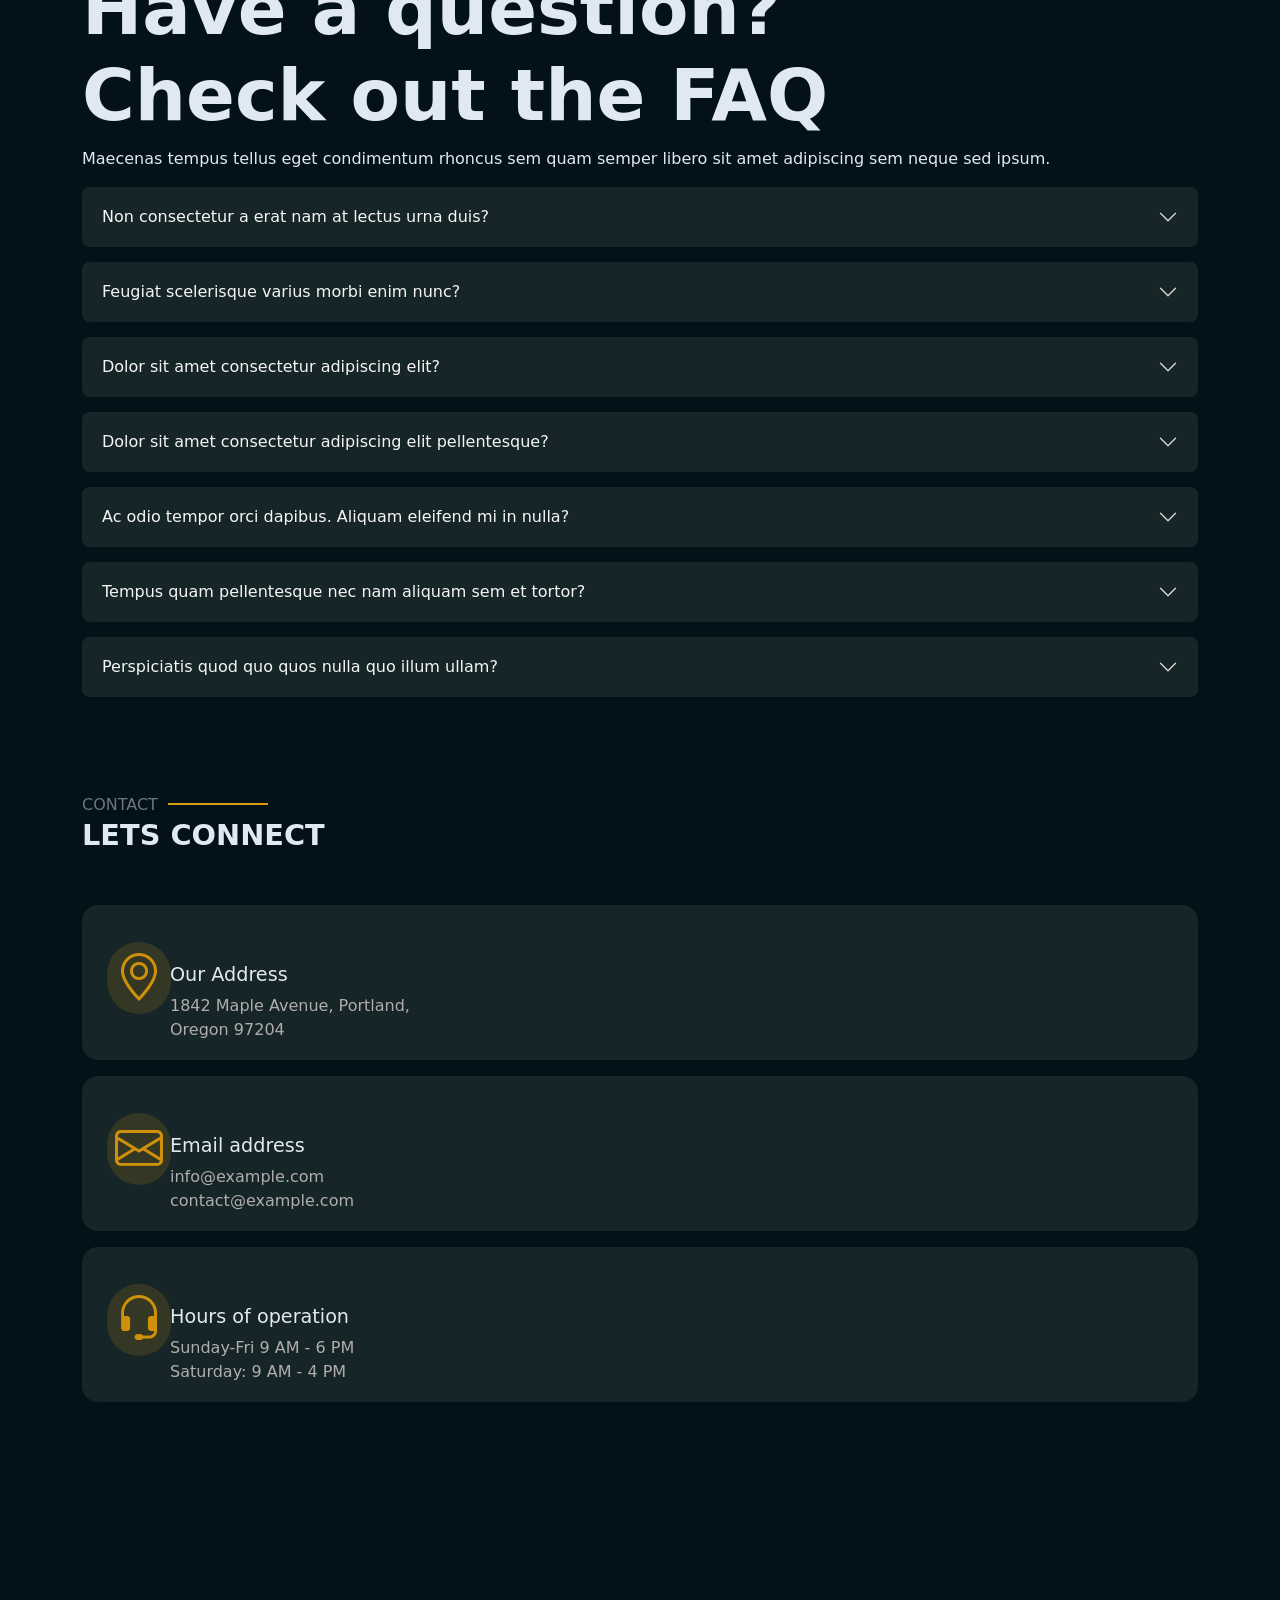
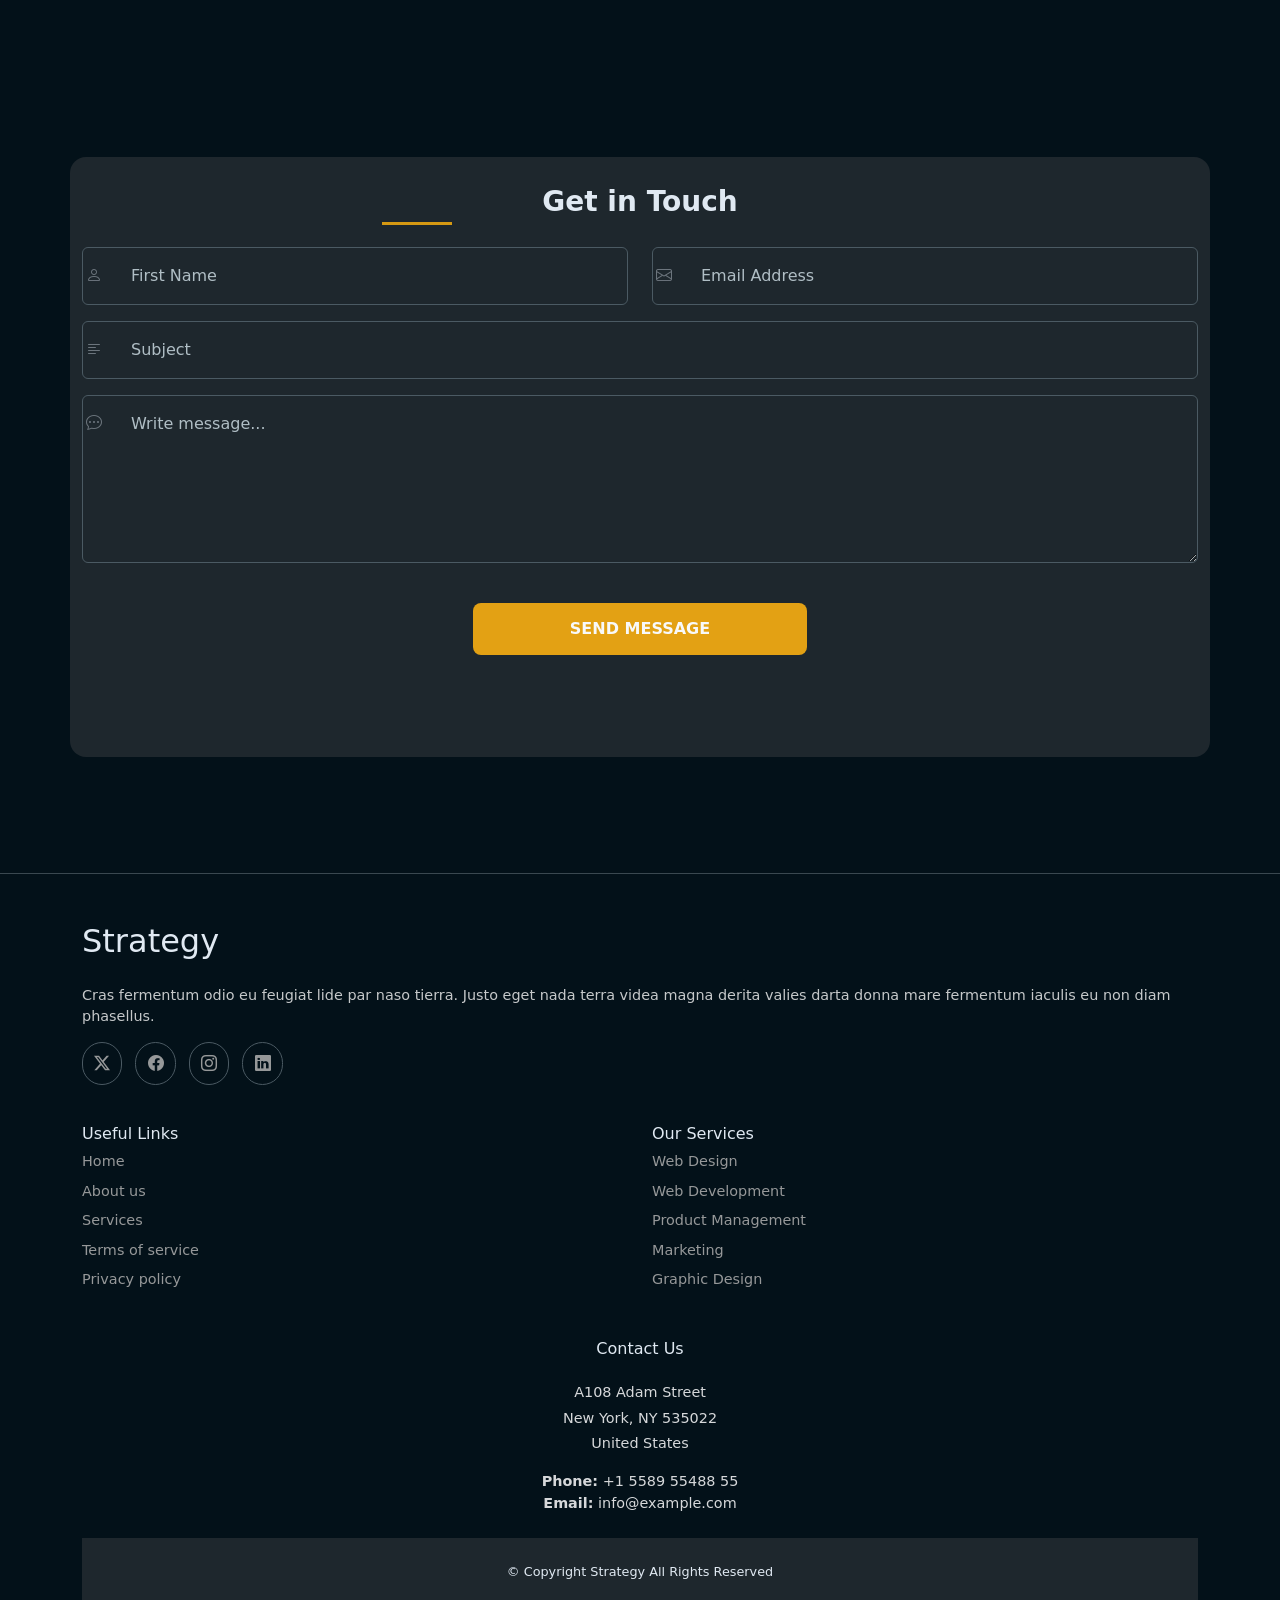
==== commit 13e1d899: "tablet responsive version updated" ====
--- a/index.html
+++ b/index.html
@@ -16,7 +16,7 @@
       href="https://cdn.jsdelivr.net/npm/bootstrap-icons@1.11.1/font/bootstrap-icons.css"
     />
     <!-- Custom CSS -->
-    <link rel="stylesheet" href="/style.css" />
+    <link rel="stylesheet" href="style.css" />
     <title>Cloned-website</title>
   </head>
   <body>
@@ -117,7 +117,7 @@
       </div>
       <!-- animation image -->
       <img
-        src="/images/abstract-1.webp"
+        src="images/abstract-1.webp"
         alt="a moving image"
         class="img-fluid hero-image mx-auto"
       />
@@ -133,504 +133,558 @@
       </div>
     </section>
     <!-- About Us Section -->
-    <div class="container">
-      <h2 class="line-heading text-secondary fw-light">About <span></span></h2>
-      <p class="fsize-about fw-semibold">LEARN MORE ABOUT US</p>
-      <!-- nested images ands texts of about -->
-      <div>
-        <img
-          src="/images/about-portrait-1.webp"
-          alt="it is an image people working"
-          class="img-fluid rounded-3 mt-5"
-        />
-        <div class="inside-image rounded-3">
-          <span class="fw-bold d-block insideimage fs-2 pt-3">20&plus;</span>
-          <span class="fw-light d-block insideimage mt-0 pt-0"
-            >YEARS OF EXPERTISE</span
-          >
-        </div>
-      </div>
-      <p class="fw-bold text-wrap fs-1 underimg">
-        Elevating Business Performance Through Innovation
-      </p>
-      <p class="underimg fs-5 text-secondary text-wrap">
-        We focus on crafting bespoke strategies that navigate complexity and
-        deliver tangible results for our clients.
-      </p>
-      <p class="underimg">
-        Through a blend of sophisticated analytics and creative problem-solving,
-        we empower organizations to thrive in rapidly evolving markets.
-      </p>
-
-      <div class="feature-item rounded-2 p-4">
-        <span class="d-block"
-          ><i class="bi bi-check feature-item-border rounded-5 h2 my-1"></i
-        ></span>
-        <h5 class="my-3">Dedicated Team Support</h5>
-        <p class="feature-text my-3">
-          Our highly skilled professionals are committed to providing
-          personalized service and impactful solutions on every engagement.
+    <section class="about-section">
+      <div class="container">
+        <div class="row">
+          <h2 class="line-heading text-secondary fw-light">
+            About <span></span>
+          </h2>
+          <p class="fsize-about fw-semibold">LEARN MORE ABOUT US</p>
+          <!-- nested images ands texts of about -->
+          <div>
+            <img
+              src="images/about-portrait-1.webp"
+              alt="it is an image people working"
+              class="img-fluid rounded-3 mt-5"
+            />
+            <div class="inside-image rounded-3">
+              <span class="fw-bold d-block insideimage fs-2 pt-3"
+                >20&plus;</span
+              >
+              <span class="fw-light d-block insideimage mt-0 pt-0"
+                >YEARS OF EXPERTISE</span
+              >
+            </div>
+          </div>
+          <p class="fw-bold text-wrap fs-1 underimg">
+            Elevating Business Performance Through Innovation
+          </p>
+          <p class="underimg fs-5 text-secondary text-wrap">
+            We focus on crafting bespoke strategies that navigate complexity and
+            deliver tangible results for our clients.
+          </p>
+          <p class="underimg">
+            Through a blend of sophisticated analytics and creative
+            problem-solving, we empower organizations to thrive in rapidly
+            evolving markets.
+          </p>
+
+          <div class="feature-item rounded-2 p-4 m-2 col-md-6">
+            <span class="d-block"
+              ><i class="bi bi-check feature-item-border rounded-5 h2 my-1"></i
+            ></span>
+            <h5 class="my-3">Dedicated Team Support</h5>
+            <p class="feature-text my-3">
+              Our highly skilled professionals are committed to providing
+              personalized service and impactful solutions on every engagement.
+            </p>
+          </div>
+          <div class="rounded-2 feature-item p-4 m-2 col-md-6">
+            <span class="d-block"
+              ><i
+                class="bi bi-lightbulb-fill rounded-5 h2 my-1 feature-item-bulb"
+              ></i
+            ></span>
+            <h5 class="my-3">Forward-Thinking Approach</h5>
+            <p class="feature-text my-3">
+              We embrace innovative methodologies to develop unique strategies
+              that drive lasting success.
+            </p>
+          </div>
+        </div>
+        <button type="button" class="btn rounded-5 mt-4 feature-button fw-bold">
+          Explore Our Services
+        </button>
+      </div>
+    </section>
+    <!-- review section  -->
+    <section class="review">
+      <div class="container">
+        <p class="h1 review">Our Clients Speak Highly</p>
+        <p class="fw-light lh-lg review-font">
+          Hear directly from those who have experienced the impact of our
+          partnership and achieved their strategic goals.
         </p>
       </div>
-      <div class="rounded-2 feature p-4">
-        <span class="d-block"
-          ><i
-            class="bi bi-lightbulb-fill rounded-5 h2 my-1 feature-item-bulb"
-          ></i
-        ></span>
-        <h5 class="my-3">Forward-Thinking Approach</h5>
-        <p class="feature-text my-3">
-          We embrace innovative methodologies to develop unique strategies that
-          drive lasting success.
-        </p>
-      </div>
-      <button type="button" class="btn rounded-5 mt-4 feature-button fw-bold">
-        Explore Our Services
-      </button>
-    </div>
-    <div class="container">
-      <p class="h1 review">Our Clients Speak Highly</p>
-      <p class="fw-light lh-lg review-font">
-        Hear directly from those who have experienced the impact of our
-        partnership and achieved their strategic goals.
-      </p>
-    </div>
-    <!-- sliding image and arrowss -->
-    <div class="container">
-      <div
-        id="carouselExampleInterval"
-        class="carousel slide"
-        data-bs-ride="carousel"
-      >
-        <div class="carousel-inner">
-          <!-- first slides -->
-          <div
-            class="carousel-item active bg-for-each-slide p-4 rounded-4"
-            data-bs-interval="10000"
-          >
-            <i class="bi bi-star-fill text-warning"></i>
-            <i class="bi bi-star-fill text-warning"></i>
-            <i class="bi bi-star-fill text-warning"></i>
-            <i class="bi bi-star-fill text-warning"></i>
-            <i class="bi bi-star-half text-warning"></i>
-            <p>
-              "Collaborating with their team was a revelation. Their innovative
-              strategies guided us toward achieving our objectives with
-              precision and speed"
-            </p>
-            <div class="d-flex align-items-center gap-2">
-              <img
-                src="/images/person-m-1.webp"
-                alt="User image"
-                class="rounded-circle"
-                width="40"
-                height="40"
-              />
-              <div>
-                <p class="mb-0 fw-semibold">David Kim</p>
-                <small class="text-secondary">Product Lead</small>
-              </div>
-            </div>
-          </div>
-          <!-- 2nd slides -->
-          <div
-            class="carousel-item bg-for-each-slide p-4 rounded-4"
-            data-bs-interval="2000"
-          >
-            <i class="bi bi-star-fill text-warning"></i>
-            <i class="bi bi-star-fill text-warning"></i>
-            <i class="bi bi-star-fill text-warning"></i>
-            <i class="bi bi-star-fill text-warning"></i>
-            <i class="bi bi-star-fill text-warning"></i>
-            <p>
-              "The depth of knowledge and unwavering dedication they bring to
-              every project is exceptional. They've become an essential ally in
-              driving our expansion."
-            </p>
-            <div class="d-flex align-items-center gap-2">
-              <img
-                src="/images/person-f-2.webp"
-                alt="User image"
-                class="rounded-circle"
-                width="40"
-                height="40"
-              />
-              <div>
-                <p class="mb-0 fw-semibold">Isabella Diaz</p>
-                <small class="text-secondary">Research analyst</small>
-              </div>
-            </div>
-          </div>
-          <!-- 3rd slide -->
-          <div class="carousel-item bg-for-each-slide p-4 rounded-4">
-            <i class="bi bi-star-fill text-warning"></i>
-            <i class="bi bi-star-fill text-warning"></i>
-            <i class="bi bi-star-fill text-warning"></i>
-            <i class="bi bi-star-fill text-warning"></i>
-            <i class="bi bi-star-fill text-warning"></i>
-            <p>
-              "Their strategic vision and unwavering commitment to results
-              provided exceptional value. Our operational efficiency has
-              significantly improved"
-            </p>
-            <div class="d-flex align-items-center gap-2">
-              <img
-                src="/images/person-f-1.webp"
-                alt="User image"
-                class="rounded-circle"
-                width="40"
-                height="40"
-              />
-              <div>
-                <p class="mb-0 fw-semibold">Eleanor Vance</p>
-                <small class="text-secondary">Operations manager</small>
-              </div>
-            </div>
-          </div>
-        </div>
-      </div>
-    </div>
-    <!-- services section structures -->
-    <div class="container">
-      <section>
-        <h2 class="line-heading-service line-head text-secondary fw-light">
-          Services <span></span>
-        </h2>
-        <p class="fsize-about fw-semibold mb-4">Check Our Services</p>
-      </section>
-    </div>
-    <div class="container">
-      <p class="fw-semibold display-5 mt-5 mb-0">Innovative business</p>
-      <p class="fw-semibold text-warning mb-4 display-5">
-        Performance solutions
-      </p>
-      <p class="mt-5">
-        We integrate forward-thinking strategies, creative approaches, and
-        state-of-the-art technologies to deliver exceptional customer
-        experiences that drive growth and engage target markets.
-      </p>
-      <button
-        type="button"
-        class="btn btn-outline-secondary service-button fw-semibold"
-      >
-        View All Services
-        <i class="bi bi-arrow-right arrow-right arrow-side ms-2 fs-5"></i>
-      </button>
-    </div>
-    <!-- card type service designs -->
-    <div class="container">
-      <div class="creative-branding mt-5">
-        <div class="mt-5 p-3">
-          <i class="bi bi-palette painting display-4 p-3 rounded-3"></i>
-        </div>
-        <p class="h1 p-3 mt-3 mb-0">
-          Creative <span class="d-block">Branding</span>
-        </p>
-        <p class="p-3 text-wrap">
-          Nulla facilisi. Maecenas eget magna neque. Suspendisse potenti.
-          Curabitur eleifend nisi non magna vulputate, vel condimentum libero
-          tempus. Proin consectetur feugiat diam.
-        </p>
-      </div>
-      <!-- second card -->
-      <div class="creative-branding mt-5">
-        <div class="mt-5 p-3">
-          <i class="bi bi-gem painting display-4 p-3 rounded-3"></i>
-        </div>
-        <p class="h1 p-3 mt-3 mb-0">
-          Design <span class="d-block">systems</span>
-        </p>
-        <p class="p-3 text-wrap">
-          Praesent euismod varius tellus, vel bibendum nunc interdum at. Donec
-          vehicula diam vel metus venenatis convallis. Aliquam erat volutpat.
-          Etiam viverra magna sit amet.
-        </p>
-      </div>
-      <!-- third card  -->
-      <div class="creative-branding mt-5">
-        <div class="mt-5 p-3">
-          <i class="bi bi-megaphone painting display-4 p-3 rounded-3"></i>
-        </div>
-        <p class="h1 p-3 mt-3 mb-0">
-          Marketing <span class="d-block">strategies</span>
-        </p>
-        <p class="p-3 text-wrap">
-          Vivamus tempor velit id magna dictum, sed fermentum nisi faucibus.
-          Integer nec pretium sapien. Fusce tincidunt ligula et purus consequat,
-          ac pellentesque nulla eleifend.
-        </p>
-      </div>
-      <!-- fourth card  -->
-      <div class="creative-branding mt-5">
-        <div class="mt-5 p-3">
-          <i class="bi bi-code-slash painting display-4 p-3 rounded-3"></i>
-        </div>
-        <p class="h1 p-3 mt-3 mb-0">
-          Digital <span class="d-block">platforms</span>
-        </p>
-        <p class="p-3 text-wrap">
-          Cras fermentum odio eu feugiat malesuada. Vestibulum ante ipsum primis
-          in faucibus orci luctus et accumsan cursus. Morbi placerat nulla vel
-          nunc viverra accumsan.
-        </p>
-      </div>
-      <!-- fifth card  -->
-      <div class="creative-branding mt-5">
-        <div class="mt-5 p-3">
-          <i class="bi bi-graph-up-arrow painting display-4 p-3 rounded-3"></i>
-        </div>
-        <p class="h1 p-3 mt-3 mb-0">
-          Growth <span class="d-block">accelaration</span>
-        </p>
-        <p class="p-3 text-wrap">
-          Aenean vel augue vel nisi bibendum posuere. Phasellus in lacus quis
-          urna sodales dignissim. Duis aliquam libero eget risus facilisis.
-          Quisque eget libero vel nisl fringilla.
-        </p>
-      </div>
-      <!-- sixth card  -->
-      <div class="creative-branding mt-5">
-        <div class="mt-5 p-3">
-          <i class="bi bi-camera-video painting display-4 p-3 rounded-3"></i>
-        </div>
-        <p class="h1 p-3 mt-3 mb-0">
-          Media <span class="d-block">solutions</span>
-        </p>
-        <p class="p-3 text-wrap">
-          Etiam efficitur lacus in diam finibus, nec ultrices est sagittis.
-          Maecenas elementum magna sed risus faucibus, nec commodo purus
-          facilisis. Vestibulum accumsan magna.
-        </p>
-      </div>
-    </div>
-    <!-- steps and how we work session  -->
-    <div class="container">
-      <h2 class="line-heading text-secondary fw-light">Steps <span></span></h2>
-      <p class="display-6 fw-semibold">HOW WE WORK</p>
-      <!-- step 1  -->
-      <div class="vertical-line">
-        <i
-          class="bi bi-lightbulb adjust-position text-warning p-2 h3 rounded-5"
-        ></i>
-        <div class="cards-steps rounded-2">
-          <p class="text-warning ps-3 pt-4 pb-0">STEP 01</p>
-          <p class="ps-3 pt-0 fs-5 fw-semi-bold">Initial Consultation</p>
-          <p class="text-wrap ps-3 color-p-steps">
-            Conducting thorough discovery sessions to understand your business
-            requirements and objectives. Our expert team analyzes your needs to
-            create a customized approach.
-          </p>
-        </div>
-      </div>
-      <!-- step 02  -->
-      <div class="vertical-line">
-        <i class="bi bi-gear adjust-position text-warning p-2 h3 rounded-5"></i>
-        <div class="cards-steps rounded-2">
-          <p class="text-warning ps-3 pt-4 pb-0">STEP 02</p>
-          <p class="ps-3 pt-0 fs-5 fw-semi-bold">Planning&#38;Strategy</p>
-          <p class="text-wrap ps-3 color-p-steps">
-            Developing comprehensive strategies and detailed project plans based
-            on the initial consultation. We create actionable roadmaps with
-            clear milestones and deliverables.
-          </p>
-        </div>
-      </div>
-      <!-- step 03  -->
-      <div class="vertical-line">
-        <i
-          class="bi bi-bar-chart adjust-position text-warning p-2 h3 rounded-5"
-        ></i>
-        <div class="cards-steps rounded-2">
-          <p class="text-warning ps-3 pt-4 pb-0">STEP 03</p>
-          <p class="ps-3 pt-0 fs-5 fw-semi-bold">Development Phase</p>
-          <p class="text-wrap ps-3 color-p-steps">
-            Executing the planned strategies with precision and agility. Our
-            team implements solutions while maintaining constant communication
-            and progress updates.
-          </p>
-        </div>
-      </div>
-      <!-- step 04  -->
-      <div class="vertical-line">
-        <i
-          class="bi bi-check2-circle adjust-position text-warning p-2 h3 rounded-5"
-        ></i>
-        <div class="cards-steps rounded-2">
-          <p class="text-warning ps-3 pt-4 pb-0">STEP 04</p>
-          <p class="ps-3 pt-0 fs-5 fw-semi-bold">Launch&#38;Support</p>
-          <p class="text-wrap ps-3 color-p-steps">
-            Ensuring smooth deployment and providing ongoing support for
-            implemented solutions. We monitor performance and make necessary
-            adjustments for optimal results.
-          </p>
-        </div>
-      </div>
-    </div>
-    <!-- percentage before testimonials  -->
-    <div class="container percentage mt-5 p-1">
-      <span class="text-warning p-2 dont rounded-5">DON'T MISS&#33;</span>
-      <p class="pt-0 fs-3 fw-bold mt-4 text-wrap">
-        Revolutionize Your Digital Experience Today
-      </p>
-      <p class="text-wrap color-p-steps">
-        Strategia accelerates your business growth through innovative solutions
-        and cutting-edge technology. Join thousands of satisfied customers who
-        have transformed their operations.
-      </p>
-      <div class="mt-5">
-        <span class="fs-6 rounded-3 p-3 fw-semibold premium">
-          <i class="bi bi-check-circle-fill text-warning"></i> Premium
-          Support</span
-        >
-      </div>
-      <div class="mt-5">
-        <span class="fs-6 rounded-3 p-3 fw-semibold premium">
-          <i class="bi bi-check-circle-fill text-warning"></i> Cloud
-          Integration</span
-        >
-      </div>
-      <div class="mt-5">
-        <span class="fs-6 rounded-3 p-3 fw-semibold premium">
-          <i class="bi bi-check-circle-fill text-warning"></i> Real-time
-          Analytics</span
-        >
-        <button
-          type="button"
-          class="btn btn-outline-secondary service-button fw-semibold mt-5 p-3 rounded-3 d-block"
-        >
-          Start Free Trial
-        </button>
-        <button
-          type="button"
-          class="btn btn-outline-warning rounded-3 fw-semibold d-block mt-3 custom-button"
-        >
-          Learn More
-        </button>
-      </div>
-      <!-- image with floating image over-ride -->
-      <img
-        src="/images/misc-1.webp"
-        alt="A table with shake and forks"
-        class="img-fluid rounded-3 mt-5"
-      />
-      <div class="floating-image rounded-4 p-3">
-        <i
-          class="bi bi-graph-up-arrow text-warning painting display-6 ms-2 rounded-2"
-        ></i>
-        <span class="ms-3 text-warning">245&percnt;</span>
-        <p class="ms-5 text-secondary">Growth Rate</p>
-      </div>
-    </div>
-    <!-- Testimonials section with slider  -->
-    <section class="testimonials">
-      <div class="container pt-5">
-        <h2 class="line-heading text-secondary fw-light">
-          TESTIMONIALS <span></span>
-        </h2>
-
-        <p class="fsize-testimonials fw-semibold">
-          Check Our <span class="d-block">Testimonials</span>
-        </p>
-
-        <!-- slider -->
+      <!-- sliding image and arrowss -->
+      <div class="container">
         <div
           id="carouselExampleInterval"
           class="carousel slide"
           data-bs-ride="carousel"
         >
           <div class="carousel-inner">
-            <!-- first slide -->
-            <div
-              class="carousel-item active bg-for-each-slide ps-4 pt-2 rounded-4 pb-3"
-              data-bs-interval="10000"
-            >
-              <p class="mb-0 fs-2 fw-semibold">
-                Sed ut perspiciatis unde omnis
-              </p>
-
-              <p class="lh-lg pt-3">
-                Proin aculis purus consequat sem cure dignissim donec porttitora
-                entum suscipit rhoncus.
-              </p>
-
-              <p class="lh-lg">
-                Beatae magnam dolore quia ipsum. Voluptatem totam et qui dolore
-                dignissimos.
-              </p>
-
-              <div class="d-flex align-items-center gap-2">
-                <img
-                  src="/images/person-m-7.webp"
-                  alt="User image"
-                  class="rounded-circle"
-                  width="40"
-                  height="40"
-                />
-                <div>
-                  <p class="mb-0 fw-semibold">Saul Goodman</p>
-                  <small class="text-secondary">Client</small>
+            <!-- SLIDE 1 (Reviews 1 & 2) -->
+            <div class="carousel-item active">
+              <div class="row g-4">
+                <!-- Review 1 -->
+                <div class="col-12 col-md-6">
+                  <div class="bg-for-each-slide p-4 rounded-4">
+                    <i class="bi bi-star-fill text-warning"></i>
+                    <i class="bi bi-star-fill text-warning"></i>
+                    <i class="bi bi-star-fill text-warning"></i>
+                    <i class="bi bi-star-fill text-warning"></i>
+                    <i class="bi bi-star-half text-warning"></i>
+
+                    <p>
+                      "Collaborating with their team was a revelation. Their
+                      innovative strategies guided us toward achieving our
+                      objectives with precision and speed"
+                    </p>
+
+                    <div class="d-flex align-items-center gap-2">
+                      <img
+                        src="images/person-m-1.webp"
+                        alt="User image"
+                        class="rounded-circle"
+                        width="40"
+                        height="40"
+                      />
+                      <div>
+                        <p class="mb-0 fw-semibold">David Kim</p>
+                        <small class="text-secondary">Product Lead</small>
+                      </div>
+                    </div>
+                  </div>
                 </div>
-              </div>
-            </div>
-            <!-- 2nd slides -->
-            <div
-              class="carousel-item bg-for-each-slide p-4 rounded-4"
-              data-bs-interval="2000"
-            >
-              <p class="mb-0 fs-2 fw-semibold">Impedit dolor facilis nulla</p>
-              <p class="lh-lg pt-3">
-                Enim nisi quem export duis labore cillum quae magna enim sint
-                quorum nulla quem veniam duis minim tempor labore quem eram duis
-                noster aute amet eram fore quis sint minim.
-              </p>
-              <p class="lh-lg">
-                Omnis aspernatur accusantium qui delectus praesentium
-                repellendus. Facilis sint odio aspernatur voluptas commodi qui
-                qui qui pariatur. Corrupti deleniti itaque quaerat ipsum
-                deleniti culpa tempora tempore. Et consequatur exercitationem
-                hic aspernatur nobis est voluptatibus architecto laborum.
-              </p>
-              <div class="d-flex align-items-center gap-2">
-                <img
-                  src="/images/person-f-10.webp"
-                  alt="User image"
-                  class="rounded-circle"
-                  width="40"
-                  height="40"
-                />
-                <div>
-                  <p class="mb-0 fw-semibold">Jena Karlis</p>
-                  <small class="text-secondary">Store owner</small>
+
+                <!-- Review 2 (hidden on mobile) -->
+                <div class="col-12 col-md-6 d-none d-md-block">
+                  <div class="bg-for-each-slide p-4 rounded-4">
+                    <i class="bi bi-star-fill text-warning"></i>
+                    <i class="bi bi-star-fill text-warning"></i>
+                    <i class="bi bi-star-fill text-warning"></i>
+                    <i class="bi bi-star-fill text-warning"></i>
+                    <i class="bi bi-star-fill text-warning"></i>
+
+                    <p>
+                      "The depth of knowledge and unwavering dedication they
+                      bring to every project is exceptional. They've become an
+                      essential ally in driving our expansion."
+                    </p>
+
+                    <div class="d-flex align-items-center gap-2">
+                      <img
+                        src="images/person-f-2.webp"
+                        alt="User image"
+                        class="rounded-circle"
+                        width="40"
+                        height="40"
+                      />
+                      <div>
+                        <p class="mb-0 fw-semibold">Isabella Diaz</p>
+                        <small class="text-secondary">Research analyst</small>
+                      </div>
+                    </div>
+                  </div>
                 </div>
               </div>
             </div>
-            <!-- 3rd slide -->
-            <div class="carousel-item bg-for-each-slide p-4 rounded-4">
-              <p class="mb-0 fs-2 fw-semibold">Nemo enim ipsam voluptatem</p>
-
-              <p class="lh-lg pt-3">
-                Export tempor illum tamen malis malis eram quae irure esse
-                labore quem cillum quid cillum eram malis quorum velit fore eram
-                velit sunt aliqua noster fugiat irure amet legam anim culpa.
-              </p>
-              <p class="lh-lg">
-                Dolorem excepturi esse qui amet maxime quibusdam aut repellendus
-                voluptatum. Corrupti enim a repellat cumque est laborum fuga
-                consequuntur. Dolorem nostrum deleniti quas voluptatem iure
-                dolorum rerum. Repudiandae doloribus ut repellat harum vero aut.
-                Modi aut velit aperiam aspernatur odit ut vitee,
-              </p>
-              <div class="d-flex align-items-center gap-2">
-                <img
-                  src="/images/person-f-8.webp"
-                  alt="User image"
-                  class="rounded-circle"
-                  width="40"
-                  height="40"
-                />
-                <div>
-                  <p class="mb-0 fw-semibold">Sara Wilsson</p>
-                  <small class="text-secondary">Designer</small>
+
+            <!-- SLIDE 3  -->
+            <div class="carousel-item">
+              <div class="row g-4">
+                <!-- Review 3 -->
+                <div class="col-12 col-md-6">
+                  <div class="bg-for-each-slide p-4 rounded-4">
+                    <i class="bi bi-star-fill text-warning"></i>
+                    <i class="bi bi-star-fill text-warning"></i>
+                    <i class="bi bi-star-fill text-warning"></i>
+                    <i class="bi bi-star-fill text-warning"></i>
+                    <i class="bi bi-star-fill text-warning"></i>
+
+                    <p>
+                      "Their strategic vision and unwavering commitment to
+                      results provided exceptional value. Our operational
+                      efficiency has significantly improved"
+                    </p>
+
+                    <div class="d-flex align-items-center gap-2">
+                      <img
+                        src="images/person-f-1.webp"
+                        alt="User image"
+                        class="rounded-circle"
+                        width="40"
+                        height="40"
+                      />
+                      <div>
+                        <p class="mb-0 fw-semibold">Eleanor Vance</p>
+                        <small class="text-secondary">Operations manager</small>
+                      </div>
+                    </div>
+                  </div>
+                </div>
+              </div>
+            </div>
+          </div>
+        </div>
+      </div>
+    </section>
+    <!-- services section structures -->
+    <section class="service-section">
+      <div class="container">
+        <section>
+          <h2 class="line-heading-service line-head text-secondary fw-light">
+            Services <span></span>
+          </h2>
+          <p class="fsize-about fw-semibold mb-4">Check Our Services</p>
+        </section>
+      </div>
+      <div class="container">
+        <p class="fw-semibold display-5 mt-5 mb-0">Innovative business</p>
+        <p class="fw-semibold text-warning mb-4 display-5">
+          Performance solutions
+        </p>
+        <p class="mt-5">
+          We integrate forward-thinking strategies, creative approaches, and
+          state-of-the-art technologies to deliver exceptional customer
+          experiences that drive growth and engage target markets.
+        </p>
+        <button
+          type="button"
+          class="btn btn-outline-secondary service-button fw-semibold"
+        >
+          View All Services
+          <i class="bi bi-arrow-right arrow-right arrow-side ms-2 fs-5"></i>
+        </button>
+      </div>
+    </section>
+    <!-- card type service designs -->
+    <section class="card-creative">
+      <div class="container">
+        <div class="row">
+          <div class="creative-branding m-1 col-md-6">
+            <div class="mt-5 p-3">
+              <i class="bi bi-palette painting display-4 p-3 rounded-3"></i>
+            </div>
+            <p class="h1 p-3 mt-3 mb-0">
+              Creative <span class="d-block">Branding</span>
+            </p>
+            <p class="p-3 text-wrap">
+              Nulla facilisi. Maecenas eget magna neque. Suspendisse potenti.
+              Curabitur eleifend nisi non magna vulputate, vel condimentum
+              libero tempus. Proin consectetur feugiat diam.
+            </p>
+          </div>
+          <!-- second card -->
+          <div class="creative-branding m-1 col-md-6">
+            <div class="mt-5 p-3">
+              <i class="bi bi-gem painting display-4 p-3 rounded-3"></i>
+            </div>
+            <p class="h1 p-3 mt-3 mb-0">
+              Design <span class="d-block">systems</span>
+            </p>
+            <p class="p-3 text-wrap">
+              Praesent euismod varius tellus, vel bibendum nunc interdum at.
+              Donec vehicula diam vel metus venenatis convallis. Aliquam erat
+              volutpat. Etiam viverra magna sit amet.
+            </p>
+          </div>
+          <!-- third card  -->
+          <div class="creative-branding m-1 col-md-6">
+            <div class="mt-5 p-3">
+              <i class="bi bi-megaphone painting display-4 p-3 rounded-3"></i>
+            </div>
+            <p class="h1 p-3 mt-3 mb-0">
+              Marketing <span class="d-block">strategies</span>
+            </p>
+            <p class="p-3 text-wrap">
+              Vivamus tempor velit id magna dictum, sed fermentum nisi faucibus.
+              Integer nec pretium sapien. Fusce tincidunt ligula et purus
+              consequat, ac pellentesque nulla eleifend.
+            </p>
+          </div>
+          <!-- fourth card  -->
+          <div class="creative-branding m-1 col-md-6">
+            <div class="mt-5 p-3">
+              <i class="bi bi-code-slash painting display-4 p-3 rounded-3"></i>
+            </div>
+            <p class="h1 p-3 mt-3 mb-0">
+              Digital <span class="d-block">platforms</span>
+            </p>
+            <p class="p-3 text-wrap">
+              Cras fermentum odio eu feugiat malesuada. Vestibulum ante ipsum
+              primis in faucibus orci luctus et accumsan cursus. Morbi placerat
+              nulla vel nunc viverra accumsan.
+            </p>
+          </div>
+          <!-- fifth card  -->
+          <div class="creative-branding m-1 col-md-6">
+            <div class="mt-5 p-3">
+              <i
+                class="bi bi-graph-up-arrow painting display-4 p-3 rounded-3"
+              ></i>
+            </div>
+            <p class="h1 p-3 mt-3 mb-0">
+              Growth <span class="d-block">accelaration</span>
+            </p>
+            <p class="p-3 text-wrap">
+              Aenean vel augue vel nisi bibendum posuere. Phasellus in lacus
+              quis urna sodales dignissim. Duis aliquam libero eget risus
+              facilisis. Quisque eget libero vel nisl fringilla.
+            </p>
+          </div>
+          <!-- sixth card  -->
+          <div class="creative-branding m-1 col-md-6">
+            <div class="mt-5 p-3">
+              <i
+                class="bi bi-camera-video painting display-4 p-3 rounded-3"
+              ></i>
+            </div>
+            <p class="h1 p-3 mt-3 mb-0">
+              Media <span class="d-block">solutions</span>
+            </p>
+            <p class="p-3 text-wrap">
+              Etiam efficitur lacus in diam finibus, nec ultrices est sagittis.
+              Maecenas elementum magna sed risus faucibus, nec commodo purus
+              facilisis. Vestibulum accumsan magna.
+            </p>
+          </div>
+        </div>
+      </div>
+    </section>
+    <!-- steps and how we work session  -->
+    <section class="steps">
+      <div class="container">
+        <h2 class="line-heading text-secondary fw-light">
+          Steps <span></span>
+        </h2>
+        <p class="display-6 fw-semibold">HOW WE WORK</p>
+        <!-- step 1  -->
+        <div class="vertical-line">
+          <i
+            class="bi bi-lightbulb adjust-position text-warning p-2 h3 rounded-5"
+          ></i>
+          <div class="cards-steps rounded-2">
+            <p class="text-warning ps-3 pt-4 pb-0">STEP 01</p>
+            <p class="ps-3 pt-0 fs-5 fw-semi-bold">Initial Consultation</p>
+            <p class="text-wrap ps-3 pb-4 color-p-steps">
+              Conducting thorough discovery sessions to understand your business
+              requirements and objectives. Our expert team analyzes your needs
+              to create a customized approach.
+            </p>
+          </div>
+        </div>
+        <!-- step 02  -->
+        <div class="vertical-line">
+          <i
+            class="bi bi-gear adjust-position text-warning p-2 h3 rounded-5"
+          ></i>
+          <div class="cards-steps rounded-2">
+            <p class="text-warning ps-3 pt-4 pb-0">STEP 02</p>
+            <p class="ps-3 pt-0 fs-5 fw-semi-bold">Planning&#38;Strategy</p>
+            <p class="text-wrap ps-2 pb-4 color-p-steps">
+              Developing comprehensive strategies and detailed project plans
+              based on the initial consultation. We create actionable roadmaps
+              with clear milestones and deliverables.
+            </p>
+          </div>
+        </div>
+        <!-- step 03  -->
+        <div class="vertical-line">
+          <i
+            class="bi bi-bar-chart adjust-position text-warning p-2 h3 rounded-5"
+          ></i>
+          <div class="cards-steps rounded-2">
+            <p class="text-warning ps-3 pt-4 pb-0">STEP 03</p>
+            <p class="ps-3 pt-0 fs-5 fw-semi-bold">Development Phase</p>
+            <p class="text-wrap ps-3 pb-4 color-p-steps">
+              Executing the planned strategies with precision and agility. Our
+              team implements solutions while maintaining constant communication
+              and progress updates.
+            </p>
+          </div>
+        </div>
+        <!-- step 04  -->
+        <div class="vertical-line">
+          <i
+            class="bi bi-check2-circle adjust-position text-warning p-2 h3 rounded-5"
+          ></i>
+          <div class="cards-steps rounded-2">
+            <p class="text-warning ps-3 pt-4 pb-0">STEP 04</p>
+            <p class="ps-3 pt-0 fs-5 fw-semi-bold">Launch&#38;Support</p>
+            <p class="text-wrap ps-3 pb-4 color-p-steps">
+              Ensuring smooth deployment and providing ongoing support for
+              implemented solutions. We monitor performance and make necessary
+              adjustments for optimal results.
+            </p>
+          </div>
+        </div>
+      </div>
+    </section>
+    <!-- percentage before testimonials  -->
+    <section class="more">
+      <div class="container percentage mt-5 p-1">
+        <span class="text-warning p-2 dont rounded-5">DON'T MISS&#33;</span>
+        <p class="pt-0 fs-3 fw-bold mt-4">
+          Revolutionize Your Digital Experience Today
+        </p>
+        <p class="text-wrap color-p-steps">
+          Strategia accelerates your business growth through innovative
+          solutions and cutting-edge technology. Join thousands of satisfied
+          customers who have transformed their operations.
+        </p>
+        <div class="mt-5 d-md-inline">
+          <span class="fs-6 rounded-3 p-3 fw-semibold premium">
+            <i class="bi bi-check-circle-fill text-warning"></i> Premium
+            Support</span
+          >
+        </div>
+        <div class="mt-5 d-md-inline">
+          <span class="fs-6 rounded-3 p-3 fw-semibold premium">
+            <i class="bi bi-check-circle-fill text-warning"></i> Cloud
+            Integration</span
+          >
+        </div>
+        <div class="mt-5 d-md-inline">
+          <span class="fs-6 rounded-3 p-3 fw-semibold premium">
+            <i class="bi bi-check-circle-fill text-warning"></i> Real-time
+            Analytics</span
+          >
+          <button
+            type="button"
+            class="btn btn-outline-secondary service-button fw-semibold mt-5 p-3 rounded-3 d-block d-md-inline"
+          >
+            Start Free Trial
+          </button>
+          <button
+            type="button"
+            class="btn btn-outline-warning rounded-3 fw-semibold d-block mt-3 mt-md-5 custom-button d-md-inline"
+          >
+            Learn More
+          </button>
+        </div>
+      </div>
+      <!-- image with floating image over-ride -->
+      <div class="container">
+        <img
+          src="images/misc-1.webp"
+          alt="A table with shake and forks"
+          class="img-fluid rounded-3 mt-5"
+        />
+        <div class="floating-image rounded-4 p-3">
+          <i
+            class="bi bi-graph-up-arrow text-warning painting display-6 ms-2 rounded-2"
+          ></i>
+          <span class="ms-3 text-warning">245&percnt;</span>
+          <p class="ms-5 text-secondary">Growth Rate</p>
+        </div>
+      </div>
+    </section>
+    <!-- Testimonials section with slider  -->
+    <section class="testimonials">
+      <div class="container pt-5">
+        <div class="row">
+          <h2 class="line-heading text-secondary fw-light">
+            TESTIMONIALS <span></span>
+          </h2>
+
+          <p class="fsize-testimonials fw-semibold">
+            Check Our <span class="d-block d-md-inline">Testimonials</span>
+          </p>
+
+          <!-- slider -->
+          <div
+            id="carouselExampleInterval"
+            class="carousel slide"
+            data-bs-ride="carousel"
+          >
+            <div class="carousel-inner">
+              <!-- first slide -->
+              <div
+                class="carousel-item active bg-for-each-slide ps-4 pt-2 rounded-4 pb-3"
+                data-bs-interval="10000"
+              >
+                <p class="mb-0 fs-2 fw-semibold">
+                  Sed ut perspiciatis unde omnis
+                </p>
+
+                <p class="lh-lg pt-3">
+                  Proin aculis purus consequat sem cure dignissim donec
+                  porttitora entum suscipit rhoncus.
+                </p>
+
+                <p class="lh-lg">
+                  Beatae magnam dolore quia ipsum. Voluptatem totam et qui
+                  dolore dignissimos.
+                </p>
+
+                <div class="d-flex align-items-center gap-2">
+                  <img
+                    src="images/person-m-7.webp"
+                    alt="User image"
+                    class="rounded-circle"
+                    width="40"
+                    height="40"
+                  />
+                  <div>
+                    <p class="mb-0 fw-semibold">Saul Goodman</p>
+                    <small class="text-secondary">Client</small>
+                  </div>
+                </div>
+              </div>
+              <!-- 2nd slides -->
+              <div
+                class="carousel-item bg-for-each-slide p-4 rounded-4"
+                data-bs-interval="2000"
+              >
+                <p class="mb-0 fs-2 fw-semibold">Impedit dolor facilis nulla</p>
+                <p class="lh-lg pt-3">
+                  Enim nisi quem export duis labore cillum quae magna enim sint
+                  quorum nulla quem veniam duis minim tempor labore quem eram
+                  duis noster aute amet eram fore quis sint minim.
+                </p>
+                <p class="lh-lg">
+                  Omnis aspernatur accusantium qui delectus praesentium
+                  repellendus. Facilis sint odio aspernatur voluptas commodi qui
+                  qui qui pariatur. Corrupti deleniti itaque quaerat ipsum
+                  deleniti culpa tempora tempore. Et consequatur exercitationem
+                  hic aspernatur nobis est voluptatibus architecto laborum.
+                </p>
+                <div class="d-flex align-items-center gap-2">
+                  <img
+                    src="images/person-f-10.webp"
+                    alt="User image"
+                    class="rounded-circle"
+                    width="40"
+                    height="40"
+                  />
+                  <div>
+                    <p class="mb-0 fw-semibold">Jena Karlis</p>
+                    <small class="text-secondary">Store owner</small>
+                  </div>
+                </div>
+              </div>
+              <!-- 3rd slide -->
+              <div class="carousel-item bg-for-each-slide p-4 rounded-4">
+                <p class="mb-0 fs-2 fw-semibold">Nemo enim ipsam voluptatem</p>
+
+                <p class="lh-lg pt-3">
+                  Export tempor illum tamen malis malis eram quae irure esse
+                  labore quem cillum quid cillum eram malis quorum velit fore
+                  eram velit sunt aliqua noster fugiat irure amet legam anim
+                  culpa.
+                </p>
+                <p class="lh-lg">
+                  Dolorem excepturi esse qui amet maxime quibusdam aut
+                  repellendus voluptatum. Corrupti enim a repellat cumque est
+                  laborum fuga consequuntur. Dolorem nostrum deleniti quas
+                  voluptatem iure dolorum rerum. Repudiandae doloribus ut
+                  repellat harum vero aut. Modi aut velit aperiam aspernatur
+                  odit ut vitee,
+                </p>
+                <div class="d-flex align-items-center gap-2">
+                  <img
+                    src="images/person-f-8.webp"
+                    alt="User image"
+                    class="rounded-circle"
+                    width="40"
+                    height="40"
+                  />
+                  <div>
+                    <p class="mb-0 fw-semibold">Sara Wilsson</p>
+                    <small class="text-secondary">Designer</small>
+                  </div>
                 </div>
               </div>
             </div>
@@ -641,14 +695,10 @@
     <!-- portfolio  -->
     <section class="mt-5">
       <div class="container">
-        <h2
-          class="line-heading text-secondary fw-light fs-6 d-flex justify-content-center flex-wrap gap-2"
-        >
+        <h2 class="line-heading text-secondary fw-light fs-6">
           PORTFOLIO <span></span>
         </h2>
-        <p class="fsize-portfolio fw-semibold text-center">
-          CHECK OUR PORTFOLIO
-        </p>
+        <p class="fsize-portfolio fw-semibold">CHECK OUR PORTFOLIO</p>
         <div class="d-flex justify-content-center flex-wrap gap-2">
           <button
             type="button"
@@ -685,56 +735,59 @@
             <i class="bi bi-graph-up-arrow me-1"></i> Marketing
           </button>
         </div>
-        <!-- images section  -->
-
-        <!-- 1st  -->
-        <img
-          src="/images/portfolio-1.webp"
-          alt="A hand with ink"
-          class="img-fluid rounded-3 mt-5"
-        />
-        <!-- 2nd  -->
-        <img
-          src="/images/portfolio-10.webp"
-          alt="two flower pot"
-          class="img-fluid rounded-3 mt-3"
-        />
-        <!-- 3rd  -->
-        <img
-          src="/images/portfolio-7.webp"
-          alt="scissors and choir"
-          class="img-fluid rounded-3 mt-3"
-        />
-        <!-- 4th  -->
-        <img
-          src="/images/portfolio-4.webp"
-          alt="card board pencil and calculator"
-          class="img-fluid rounded-3 mt-3"
-        />
-        <!-- 5th  -->
-        <img
-          src="/images/portfolio-2.webp"
-          alt="cactus pot on white background"
-          class="img-fluid rounded-3 mt-3"
-        />
-        <!-- 6th  -->
-        <img
-          src="/images/portfolio-11.webp"
-          alt="2 clothes hanging in a wall hanger"
-          class="img-fluid rounded-3 mt-3"
-        />
-        <!-- 7th  -->
-        <img
-          src="/images/portfolio-8.webp"
-          alt="sharpened differen color pencils"
-          class="img-fluid rounded-3 mt-3"
-        />
-        <!-- 8th  -->
-        <img
-          src="/images/portfolio-5.webp"
-          alt="A yellow tea cup"
-          class="img-fluid rounded-3 mt-3"
-        />
+      </div>
+      <!-- images section  -->
+      <div class="container">
+        <div class="row">
+          <!-- 1st  -->
+          <img
+            src="images/portfolio-1.webp"
+            alt="A hand with ink"
+            class="img-fluid rounded-5 mt-5 mt-md-3 col-md-6"
+          />
+          <!-- 2nd  -->
+          <img
+            src="images/portfolio-10.webp"
+            alt="two flower pot"
+            class="img-fluid rounded-5 mt-3 col-md-6"
+          />
+          <!-- 3rd  -->
+          <img
+            src="images/portfolio-7.webp"
+            alt="scissors and choir"
+            class="img-fluid rounded-5 mt-3 col-md-6"
+          />
+          <!-- 4th  -->
+          <img
+            src="images/portfolio-4.webp"
+            alt="card board pencil and calculator"
+            class="img-fluid rounded-5 mt-3 col-md-6"
+          />
+          <!-- 5th  -->
+          <img
+            src="images/portfolio-2.webp"
+            alt="cactus pot on white background"
+            class="img-fluid rounded-5 mt-3 col-md-6"
+          />
+          <!-- 6th  -->
+          <img
+            src="images/portfolio-11.webp"
+            alt="2 clothes hanging in a wall hanger"
+            class="img-fluid rounded-5 mt-3 col-md-6"
+          />
+          <!-- 7th  -->
+          <img
+            src="images/portfolio-8.webp"
+            alt="sharpened differen color pencils"
+            class="img-fluid rounded-5 mt-3 col-md-6"
+          />
+          <!-- 8th  -->
+          <img
+            src="images/portfolio-5.webp"
+            alt="A yellow tea cup"
+            class="img-fluid rounded-5 mt-3 col-md-6"
+          />
+        </div>
       </div>
     </section>
     <!-- Team styles and profiles  -->
@@ -743,552 +796,617 @@
         <h2 class="line-heading text-secondary fs-6 fw-light pt-5">
           TEAM <span></span>
         </h2>
+
         <p class="fsize-team fw-semibold">CHECK OUR TEAM</p>
-        <!-- profile cards section  -->
-        <div class="profile mt-5 rounded-3">
-          <img
-            src="/images/person-m-7.webp"
-            alt=""
-            class="img-fluid rounded-3"
-          />
-          <p class="text-center pt-3 fw-semibold fs-4 mb-0">Walter White</p>
-          <p class="text-center mb-3 person-details">Chief Executive Officer</p>
-          <p class="text-center text-wrap ps-2 pe-2 person-details">
-            Aliquam iure quaerat voluptatem praesentium possimus unde laudantium
-            vel dolorum distinctio dire flow
-          </p>
-          <div class="text-center">
-            <i class="bi bi-facebook border-icon d-inline rounded-1 p-1"></i>
-            <i
-              class="bi bi-twitter-x border-icon d-inline rounded-1 ms-2 p-1"
-            ></i>
-            <i
-              class="bi bi-linkedin border-icon d-inline rounded-1 ms-2 p-1"
-            ></i>
-            <i
-              class="bi bi-youtube border-icon d-inline rounded-1 ms-2 p-1"
-            ></i>
-          </div>
-        </div>
-        <!-- second  -->
-        <div class="profile mt-4">
-          <img
-            src="/images/person-f-8.webp"
-            alt=""
-            class="img-fluid rounded-3"
-          />
-          <p class="text-center pt-3 fw-semibold fs-4 mb-0">Sarah Jhonson</p>
-          <p class="text-center mb-3 person-details">Product Manager</p>
-          <p class="text-center text-wrap ps-2 pe-2 person-details">
-            Labore ipsam sit consequatur exercitationem rerum laboriosam
-            laudantium aut quod dolores exercitationem ut
-          </p>
-          <div class="text-center">
-            <i class="bi bi-facebook border-icon d-inline rounded-1 p-1"></i>
-            <i
-              class="bi bi-twitter-x border-icon d-inline rounded-1 ms-2 p-1"
-            ></i>
-            <i
-              class="bi bi-linkedin border-icon d-inline rounded-1 ms-2 p-1"
-            ></i>
-            <i
-              class="bi bi-youtube border-icon d-inline rounded-1 ms-2 p-1"
-            ></i>
-          </div>
-        </div>
-        <!-- third  -->
-        <div class="profile rounded-3 mt-4">
-          <img
-            src="/images/person-m-6.webp"
-            alt=""
-            class="img-fluid rounded-3"
-          />
-          <p class="text-center pt-3 fw-semibold fs-4 mb-0">William Anderson</p>
-          <p class="text-center mb-3 person-details">CTO</p>
-          <p class="text-center text-wrap ps-2 pe-2 person-details">
-            Illum minima ea autem doloremque ipsum quidem quas aspernatur modi
-            ut praesentium vel tque sed facilis at qui
-          </p>
-          <div class="text-center">
-            <i class="bi bi-facebook border-icon d-inline rounded-1 p-1"></i>
-            <i
-              class="bi bi-twitter-x border-icon d-inline rounded-1 ms-2 p-1"
-            ></i>
-            <i
-              class="bi bi-linkedin border-icon d-inline rounded-1 ms-2 p-1"
-            ></i>
-            <i
-              class="bi bi-youtube border-icon d-inline rounded-1 ms-2 p-1"
-            ></i>
-          </div>
-        </div>
-        <!-- fourth  -->
-        <div class="profile mt-4 rounded-3">
-          <img
-            src="/images/person-f-4.webp"
-            alt=""
-            class="img-fluid rounded-3"
-          />
-          <p class="text-center pt-3 fw-semibold fs-4 mb-0">Amanda Jepson</p>
-          <p class="text-center mb-3 person-details">Accountant</p>
-          <p class="text-center text-wrap ps-2 pe-2 person-details">
-            Magni voluptatem accusamus assumenda cum nisi aut qui dolorem
-            voluptate sed et veniam quasi quam consectetur
-          </p>
-          <div class="text-center">
-            <i class="bi bi-facebook border-icon d-inline rounded-1 p-1"></i>
-            <i
-              class="bi bi-twitter-x border-icon d-inline rounded-1 ms-2 p-1"
-            ></i>
-            <i
-              class="bi bi-linkedin border-icon d-inline rounded-1 ms-2 p-1"
-            ></i>
-            <i
-              class="bi bi-youtube border-icon d-inline rounded-1 ms-2 p-1"
-            ></i>
-          </div>
-        </div>
-        <!-- fifth  -->
-        <div class="profile mt-4 rounded-3">
-          <img
-            src="/images/person-m-12.webp"
-            alt=""
-            class="img-fluid rounded-3"
-          />
-          <p class="text-center pt-3 fw-semibold fs-4 mb-0">Brian Doe</p>
-          <p class="text-center mb-3 person-details">Marketing</p>
-          <p class="text-center text-wrap ps-2 pe-2 person-details">
-            Qui consequuntur quos accusamus magnam quo est molestiae eius
-            laboriosam sunt doloribus quia impedit laborum velit
-          </p>
-          <div class="text-center">
-            <i class="bi bi-facebook border-icon d-inline rounded-1 p-1"></i>
-            <i
-              class="bi bi-twitter-x border-icon d-inline rounded-1 ms-2 p-1"
-            ></i>
-            <i
-              class="bi bi-linkedin border-icon d-inline rounded-1 ms-2 p-1"
-            ></i>
-            <i
-              class="bi bi-youtube border-icon d-inline rounded-1 ms-2 p-1"
-            ></i>
-          </div>
-        </div>
-        <!-- sixth  -->
-        <div class="profile mt-4 rounded-3">
-          <img
-            src="/images/person-f-9.webp"
-            alt=""
-            class="img-fluid rounded-3"
-          />
-          <p class="text-center pt-3 fw-semibold fs-4 mb-0">Josepha Palas</p>
-          <p class="text-center mb-3 person-details">Operation</p>
-          <p class="text-center text-wrap ps-2 pe-2 person-details">
-            Sint sint eveniet explicabo amet consequatur nesciunt error enim
-            rerum earum et omnis fugit eligendi cupiditate vel
-          </p>
-          <div class="text-center">
-            <i class="bi bi-facebook border-icon d-inline rounded-1 p-1"></i>
-            <i
-              class="bi bi-twitter-x border-icon d-inline rounded-1 ms-2 p-1"
-            ></i>
-            <i
-              class="bi bi-linkedin border-icon d-inline rounded-1 ms-2 p-1"
-            ></i>
-            <i
-              class="bi bi-youtube border-icon d-inline rounded-1 ms-2 p-1"
-            ></i>
+
+        <div class="row g-4 mt-4">
+          <!-- 1st Profile -->
+          <div class="profile mt-5 rounded-3 p-0">
+            <!-- image wrapper -->
+            <div class="profile-img-wrapper">
+              <img
+                src="images/person-m-7.webp"
+                class="profile-img img-fluid rounded-3"
+              />
+            </div>
+
+            <!-- content -->
+            <div
+              class="p-3 text-center text-md-start d-flex flex-column flex-md-row align-items-center align-items-md-start"
+            >
+              <div class="d-md-none"></div>
+              <!-- spacing for mobile -->
+              <div>
+                <p class="fw-semibold fs-4 mb-1">Walter White</p>
+                <p class="person-details mb-2">Chief Executive Officer</p>
+                <p class="person-details text-wrap mb-3">
+                  Aliquam iure quaerat voluptatem praesentium possimus unde
+                  laudantium vel dolorum distinctio dire flow
+                </p>
+
+                <div>
+                  <i class="bi bi-facebook border-icon p-1"></i>
+                  <i class="bi bi-twitter-x border-icon p-1 ms-2"></i>
+                  <i class="bi bi-linkedin border-icon p-1 ms-2"></i>
+                  <i class="bi bi-youtube border-icon p-1 ms-2"></i>
+                </div>
+              </div>
+            </div>
+          </div>
+
+          <!-- 2nd -->
+          <div class="profile mt-5 rounded-3 p-0">
+            <!-- image wrapper -->
+            <div class="profile-img-wrapper">
+              <img
+                src="images/person-f-8.webp"
+                class="profile-img img-fluid rounded-3"
+              />
+            </div>
+
+            <!-- content -->
+            <div
+              class="p-3 text-center text-md-start d-flex flex-column flex-md-row align-items-center align-items-md-start"
+            >
+              <div class="d-md-none"></div>
+              <!-- spacing for mobile -->
+              <div>
+                <p class="fw-semibold fs-4 mb-1">Sarah Jhonson</p>
+                <p class="person-details mb-2">Product Manager</p>
+                <p class="person-details text-wrap mb-3">
+                  Labore ipsam sit consequatur exercitationem rerum laboriosam
+                  laudantium aut quod dolores exercitationem ut
+                </p>
+
+                <div>
+                  <i class="bi bi-facebook border-icon p-1"></i>
+                  <i class="bi bi-twitter-x border-icon p-1 ms-2"></i>
+                  <i class="bi bi-linkedin border-icon p-1 ms-2"></i>
+                  <i class="bi bi-youtube border-icon p-1 ms-2"></i>
+                </div>
+              </div>
+            </div>
+          </div>
+
+          <!-- 3rd -->
+          <div class="profile mt-5 rounded-3 p-0">
+            <!-- image wrapper -->
+            <div class="profile-img-wrapper">
+              <img
+                src="images/person-m-6.webp"
+                class="profile-img img-fluid rounded-3"
+              />
+            </div>
+
+            <!-- content -->
+            <div
+              class="p-3 text-center text-md-start d-flex flex-column flex-md-row align-items-center align-items-md-start"
+            >
+              <div class="d-md-none"></div>
+              <!-- spacing for mobile -->
+              <div>
+                <p class="fw-semibold fs-4 mb-1">William Anderson</p>
+                <p class="person-details mb-2">Product Manager</p>
+                <p class="person-details text-wrap mb-3">
+                  Illum minima ea autem doloremque ipsum quidem quas aspernatur
+                  modi ut praesentium
+                </p>
+
+                <div>
+                  <i class="bi bi-facebook border-icon p-1"></i>
+                  <i class="bi bi-twitter-x border-icon p-1 ms-2"></i>
+                  <i class="bi bi-linkedin border-icon p-1 ms-2"></i>
+                  <i class="bi bi-youtube border-icon p-1 ms-2"></i>
+                </div>
+              </div>
+            </div>
+          </div>
+
+          <!-- 4th -->
+          <div class="profile mt-5 rounded-3 p-0">
+            <!-- image wrapper -->
+            <div class="profile-img-wrapper">
+              <img
+                src="images/person-f-4.webp"
+                class="profile-img img-fluid rounded-3"
+              />
+            </div>
+
+            <!-- content -->
+            <div
+              class="p-3 text-center text-md-start d-flex flex-column flex-md-row align-items-center align-items-md-start"
+            >
+              <div class="d-md-none"></div>
+              <!-- spacing for mobile -->
+              <div>
+                <p class="fw-semibold fs-4 mb-1">Amanda Jepson</p>
+                <p class="person-details mb-2">Accountant</p>
+                <p class="person-details text-wrap mb-3">
+                  Magni voluptatem accusamus assumenda cum nisi aut qui dolorem
+                  voluptate sed et veniam
+                </p>
+
+                <div>
+                  <i class="bi bi-facebook border-icon p-1"></i>
+                  <i class="bi bi-twitter-x border-icon p-1 ms-2"></i>
+                  <i class="bi bi-linkedin border-icon p-1 ms-2"></i>
+                  <i class="bi bi-youtube border-icon p-1 ms-2"></i>
+                </div>
+              </div>
+            </div>
+          </div>
+
+          <!-- 5th -->
+          <div class="profile mt-5 rounded-3 p-0">
+            <!-- image wrapper -->
+            <div class="profile-img-wrapper">
+              <img
+                src="images/person-m-12.webp"
+                class="profile-img img-fluid rounded-3"
+              />
+            </div>
+
+            <!-- content -->
+            <div
+              class="p-3 text-center text-md-start d-flex flex-column flex-md-row align-items-center align-items-md-start"
+            >
+              <div class="d-md-none"></div>
+              <!-- spacing for mobile -->
+              <div>
+                <p class="fw-semibold fs-4 mb-1">Brian Doe</p>
+                <p class="person-details mb-2">Marketing</p>
+                <p class="person-details text-wrap mb-3">
+                  Qui consequuntur quos accusamus magnam quo est molestiae eius
+                  laboriosam
+                </p>
+
+                <div>
+                  <i class="bi bi-facebook border-icon p-1"></i>
+                  <i class="bi bi-twitter-x border-icon p-1 ms-2"></i>
+                  <i class="bi bi-linkedin border-icon p-1 ms-2"></i>
+                  <i class="bi bi-youtube border-icon p-1 ms-2"></i>
+                </div>
+              </div>
+            </div>
+          </div>
+          <!-- 6th -->
+          <div class="profile mt-5 rounded-3 p-0">
+            <!-- image wrapper -->
+            <div class="profile-img-wrapper">
+              <img
+                src="images/person-f-9.webp"
+                class="profile-img img-fluid rounded-3"
+              />
+            </div>
+
+            <!-- content -->
+            <div
+              class="p-3 text-center text-md-start d-flex flex-column flex-md-row align-items-center align-items-md-start"
+            >
+              <div class="d-md-none"></div>
+              <!-- spacing for mobile -->
+              <div>
+                <p class="fw-semibold fs-4 mb-1">Josepha Palas</p>
+                <p class="person-details mb-2">Operation</p>
+                <p class="person-details text-wrap mb-3">
+                  Sint sint eveniet explicabo amet consequatur nesciunt error
+                  enim rerum earum
+                </p>
+
+                <div>
+                  <i class="bi bi-facebook border-icon p-1"></i>
+                  <i class="bi bi-twitter-x border-icon p-1 ms-2"></i>
+                  <i class="bi bi-linkedin border-icon p-1 ms-2"></i>
+                  <i class="bi bi-youtube border-icon p-1 ms-2"></i>
+                </div>
+              </div>
+            </div>
           </div>
         </div>
       </div>
     </section>
     <!-- pricing of things  -->
-    <div class="container mt-1">
-      <h2 class="line-heading text-secondary fs-6 fw-light pt-5">
-        PRICING<span></span>
-      </h2>
-      <p class="fsize-team fw-semibold">CHECK OUR PRICING</p>
-      <!-- pricing 1 -->
-      <div class="pricing rounded-4 text-center pt-5">
-        <i class="bi bi-box display-6 price-bg p-3 text-warning"></i>
-        <p class="fw-semibold mt-4 display-5 pt-3">Starter</p>
-        <p class="text-secondary fw-medium">
-          For individuals just getting started
+    <section class="price-things">
+      <div class="container mt-1">
+        <div class="row">
+          <h2 class="line-heading text-secondary fs-6 fw-light pt-5">
+            PRICING<span></span>
+          </h2>
+          <p class="fsize-team fw-semibold">CHECK OUR PRICING</p>
+          <!-- pricing 1 -->
+          <div class="pricing rounded-4 text-center pt-5 me-md-2 ms-2">
+            <i class="bi bi-box display-6 price-bg p-3 text-warning"></i>
+            <p class="fw-semibold mt-4 display-5 pt-3">Starter</p>
+            <p class="text-secondary fw-medium">
+              For individuals just getting started
+            </p>
+            <p class="display-1 pt-3">
+              <sup class="fw-bold">&dollar;</sup><span class="fw-bold">12</span>
+              <small class="text-secondary fs-6">/month</small>
+            </p>
+            <div class="text-start ps-4">
+              <p class="rounded-3 merits-price fw-medium">
+                <i class="bi bi-check-circle-fill text-warning me-3"></i> Nullam
+                accumsan lorem
+              </p>
+              <p class="rounded-3 merits-price fw-medium">
+                <i class="bi bi-check-circle-fill text-warning me-3"></i>
+                Vestibulum auctor dapibus
+              </p>
+              <p class="rounded-3 merits-price fw-medium">
+                <i class="bi bi-check-circle-fill text-warning me-3"></i> Nulla
+                consequat massa
+              </p>
+              <p class="rounded-3 fw-light text-secondary">
+                <i class="bi bi-x-circle-fill text-secondary me-3"></i> In enim
+                justo rhoncus ut
+              </p>
+              <p class="rounded-3 fw-light text-secondary">
+                <i class="bi bi-x-circle-fill text-secondary me-3"></i>Curabitur
+                ullamcorper ultricies
+              </p>
+            </div>
+            <button
+              type="button"
+              class="btn fw-semibold choose-plan rounded-5 fs-5 mt-5"
+            >
+              Choose plan
+            </button>
+          </div>
+          <!-- pricing 2 -->
+          <div
+            class="pricing-recomnded rounded-4 text-center mt-3 ms-2 pt-5 mt-md-0 ms-md-1"
+          >
+            <i class="bi bi-briefcase display-6 price-bg p-3 text-warning"></i>
+            <p class="fw-semibold mt-4 display-5 pt-3">Professional</p>
+            <p class="text-secondary fw-medium">
+              For small team and growing businesses
+            </p>
+            <p class="display-1 pt-3">
+              <sup class="fw-bold">&dollar;</sup><span class="fw-bold">39</span>
+              <small class="text-secondary fs-6">/month</small>
+            </p>
+            <div class="text-start ps-4">
+              <p class="rounded-3 merits-price fw-medium">
+                <i class="bi bi-check-circle-fill text-warning me-3"></i> Donec
+                quam felis ultricies
+              </p>
+              <p class="rounded-3 merits-price fw-medium">
+                <i class="bi bi-check-circle-fill text-warning me-3"></i> Nam
+                eget dui etiam rhoncus
+              </p>
+              <p class="rounded-3 merits-price fw-medium">
+                <i class="bi bi-check-circle-fill text-warning me-3"></i>
+                Maecenas tempus tellus
+              </p>
+              <p class="rounded-3 fw-medium merits-price">
+                <i class="bi bi-check-circle-fill text-warning me-3"></i> Donec
+                pede justo fringilla
+              </p>
+              <p class="rounded-3 fw-light text-secondary">
+                <i class="bi bi-x-circle-fill text-secondary me-3"></i>Cras
+                dapibus vivamus
+              </p>
+            </div>
+            <button
+              type="button"
+              class="btn fw-semibold choose-plan-recomnded rounded-5 fs-5 mt-5"
+            >
+              Choose plan
+            </button>
+          </div>
+          <!-- pricing 3 -->
+          <div
+            class="pricing rounded-4 text-center pt-5 ms-2 mt-3 col-md-6 mx-md-auto"
+          >
+            <i class="bi bi-building display-6 price-bg p-3 text-warning"></i>
+            <p class="fw-semibold mt-4 display-5 pt-3">Starter</p>
+            <p class="text-secondary fw-medium">
+              For large organizations and corporations
+            </p>
+            <p class="display-1 pt-3">
+              <sup class="fw-bold">&dollar;</sup><span class="fw-bold">79</span>
+              <small class="text-secondary fs-6">/month</small>
+            </p>
+            <div class="text-start ps-4">
+              <p class="rounded-3 merits-price fw-medium">
+                <i class="bi bi-check-circle-fill text-warning me-3"></i> Etiam
+                sit amet orci eget
+              </p>
+              <p class="rounded-3 merits-price fw-medium">
+                <i class="bi bi-check-circle-fill text-warning me-3"></i>
+                Pellentesque posuere vulputate
+              </p>
+              <p class="rounded-3 merits-price fw-medium">
+                <i class="bi bi-check-circle-fill text-warning me-3"></i>
+                Quisque rutrum aenean
+              </p>
+              <p class="rounded-3 fw-medium merits-price">
+                <i class="bi bi-check-circle-fill text-warning me-3"></i> Fusce
+                vulputate eleifend
+              </p>
+              <p class="rounded-3 fw-medium merits-price">
+                <i class="bi bi-check-circle-fill text-warning me-3"></i
+                >Phasellus viverra nulla
+              </p>
+            </div>
+            <button
+              type="button"
+              class="btn fw-semibold choose-plan rounded-5 fs-5 mt-5"
+            >
+              Choose plan
+            </button>
+          </div>
+        </div>
+      </div>
+    </section>
+    <!-- FAQ section  -->
+    <section class="faq">
+      <div class="container faq-style">
+        <h2 class="display-2 fw-semibold">
+          Have a question? <br />
+          Check out the FAQ
+        </h2>
+        <p>
+          Maecenas tempus tellus eget condimentum rhoncus sem quam semper libero
+          sit amet adipiscing sem neque sed ipsum.
         </p>
-        <p class="display-1 pt-3">
-          <sup class="fw-bold">&dollar;</sup><span class="fw-bold">12</span>
-          <small class="text-secondary fs-6">/month</small>
-        </p>
-        <div class="text-start ps-4">
-          <p class="rounded-3 merits-price fw-medium">
-            <i class="bi bi-check-circle-fill text-warning me-3"></i> Nullam
-            accumsan lorem
+        <!-- FAQ Accordion -->
+        <div class="accordion faq accordion-flush" id="faqAccordion">
+          <!-- card 1  -->
+          <div class="accordion-item rounded-3">
+            <h2 class="accordion-header" id="faqHeadingOne">
+              <button
+                class="accordion-button collapsed"
+                type="button"
+                data-bs-toggle="collapse"
+                data-bs-target="#faqCollapseOne"
+                aria-expanded="false"
+                aria-controls="faqCollapseOne"
+              >
+                Non consectetur a erat nam at lectus urna duis?
+              </button>
+            </h2>
+            <div
+              id="faqCollapseOne"
+              class="accordion-collapse collapse"
+              aria-labelledby="faqHeadingOne"
+              data-bs-parent="#faqAccordion"
+            >
+              <div class="accordion-body">
+                <p>
+                  Feugiat pretium nibh ipsum consequat. Tempus iaculis urna id
+                  volutpat lacus laoreet non curabitur gravida. Venenatis lectus
+                  magna fringilla urna porttitor rhoncus dolor purus non.
+                </p>
+              </div>
+            </div>
+          </div>
+          <!-- card 2  -->
+          <div class="accordion-item rounded-3">
+            <h2 class="accordion-header" id="faqHeadingTwo">
+              <button
+                class="accordion-button collapsed"
+                type="button"
+                data-bs-toggle="collapse"
+                data-bs-target="#faqCollapseTwo"
+                aria-expanded="false"
+                aria-controls="faqCollapseTwo"
+              >
+                Feugiat scelerisque varius morbi enim nunc?
+              </button>
+            </h2>
+            <div
+              id="faqCollapseTwo"
+              class="accordion-collapse collapse"
+              aria-labelledby="faqHeadingTwo"
+              data-bs-parent="#faqAccordion"
+            >
+              <div class="accordion-body">
+                <p>
+                  Dolor sit amet consectetur adipiscing elit pellentesque
+                  habitant morbi. Id interdum velit laoreet id donec ultrices.
+                  Fringilla phasellus faucibus scelerisque eleifend donec
+                  pretium. Est pellentesque elit ullamcorper dignissim. Mauris
+                  ultrices eros in cursus turpis massa tincidunt dui.
+                </p>
+              </div>
+            </div>
+          </div>
+          <!-- card 3  -->
+          <div class="accordion-item rounded-3">
+            <h2 class="accordion-header" id="faqHeadingThree">
+              <button
+                class="accordion-button collapsed"
+                type="button"
+                data-bs-toggle="collapse"
+                data-bs-target="#faqCollapseThree"
+                aria-expanded="false"
+                aria-controls="faqCollapseThree"
+              >
+                Dolor sit amet consectetur adipiscing elit?
+              </button>
+            </h2>
+            <div
+              id="faqCollapseThree"
+              class="accordion-collapse collapse"
+              aria-labelledby="faqHeadingThree"
+              data-bs-parent="#faqAccordion"
+            >
+              <div class="accordion-body">
+                <p>
+                  Eleifend mi in nulla posuere sollicitudin aliquam ultrices
+                  sagittis orci. Faucibus pulvinar elementum integer enim. Sem
+                  nulla pharetra diam sit amet nisl suscipit. Rutrum tellus
+                  pellentesque eu tincidunt. Lectus urna duis convallis
+                  convallis tellus. Urna molestie at elementum eu facilisis sed
+                  odio morbi quis
+                </p>
+              </div>
+            </div>
+          </div>
+          <!-- card 4  -->
+          <div class="accordion-item rounded-3">
+            <h2 class="accordion-header" id="faqHeadingFour">
+              <button
+                class="accordion-button collapsed"
+                type="button"
+                data-bs-toggle="collapse"
+                data-bs-target="#faqCollapseFour"
+                aria-expanded="false"
+                aria-controls="faqCollapseFour"
+              >
+                Dolor sit amet consectetur adipiscing elit pellentesque?
+              </button>
+            </h2>
+            <div
+              id="faqCollapseFour"
+              class="accordion-collapse collapse"
+              aria-labelledby="faqHeadingFour"
+              data-bs-parent="#faqAccordion"
+            >
+              <div class="accordion-body">
+                <p>
+                  Eleifend mi in nulla posuere sollicitudin aliquam ultrices
+                  sagittis orci. Faucibus pulvinar elementum integer enim. Sem
+                  nulla pharetra diam sit amet nisl suscipit. Rutrum tellus
+                  pellentesque eu tincidunt. Lectus urna duis convallis
+                  convallis tellus. Urna molestie at elementum eu facilisis sed
+                  odio morbi quis
+                </p>
+              </div>
+            </div>
+          </div>
+          <!-- card 5  -->
+          <div class="accordion-item rounded-3">
+            <h2 class="accordion-header" id="faqHeadingFive">
+              <button
+                class="accordion-button collapsed"
+                type="button"
+                data-bs-toggle="collapse"
+                data-bs-target="#faqCollapseFive"
+                aria-expanded="false"
+                aria-controls="faqCollapseFive"
+              >
+                Ac odio tempor orci dapibus. Aliquam eleifend mi in nulla?
+              </button>
+            </h2>
+            <div
+              id="faqCollapseFive"
+              class="accordion-collapse collapse"
+              aria-labelledby="faqHeadingFive"
+              data-bs-parent="#faqAccordion"
+            >
+              <div class="accordion-body">
+                <p>
+                  Dolor sit amet consectetur adipiscing elit pellentesque
+                  habitant morbi. Id interdum velit laoreet id donec ultrices.
+                  Fringilla phasellus faucibus scelerisque eleifend donec
+                  pretium. Est pellentesque elit ullamcorper dignissim. Mauris
+                  ultrices eros in cursus turpis massa tincidunt dui.
+                </p>
+              </div>
+            </div>
+          </div>
+          <!-- card 6  -->
+          <div class="accordion-item rounded-3">
+            <h2 class="accordion-header" id="faqHeadingSix">
+              <button
+                class="accordion-button collapsed"
+                type="button"
+                data-bs-toggle="collapse"
+                data-bs-target="#faqCollapseSix"
+                aria-expanded="false"
+                aria-controls="faqCollapseSix"
+              >
+                Tempus quam pellentesque nec nam aliquam sem et tortor?
+              </button>
+            </h2>
+            <div
+              id="faqCollapseSix"
+              class="accordion-collapse collapse"
+              aria-labelledby="faqHeadingSix"
+              data-bs-parent="#faqAccordion"
+            >
+              <div class="accordion-body">
+                <p>
+                  Molestie a iaculis at erat pellentesque adipiscing commodo.
+                  Dignissim suspendisse in est ante in. Nunc vel risus commodo
+                  viverra maecenas accumsan. Sit amet nisl suscipit adipiscing
+                  bibendum est. Purus gravida quis blandit turpis cursus in
+                </p>
+              </div>
+            </div>
+          </div>
+          <!-- card 7 -->
+          <div class="accordion-item rounded-3">
+            <h2 class="accordion-header" id="faqHeadingSeven">
+              <button
+                class="accordion-button collapsed"
+                type="button"
+                data-bs-toggle="collapse"
+                data-bs-target="#faqCollapseSeven"
+                aria-expanded="false"
+                aria-controls="faqCollapseSeven"
+              >
+                Perspiciatis quod quo quos nulla quo illum ullam?
+              </button>
+            </h2>
+            <div
+              id="faqCollapseSeven"
+              class="accordion-collapse collapse"
+              aria-labelledby="faqHeadingSeven"
+              data-bs-parent="#faqAccordion"
+            >
+              <div class="accordion-body">
+                <p>
+                  Enim ea facilis quaerat voluptas quidem et dolorem. Quis et
+                  consequatur non sed in suscipit sequi. Distinctio ipsam dolore
+                  et.
+                </p>
+              </div>
+            </div>
+          </div>
+        </div>
+      </div>
+    </section>
+    <!-- lets connect  -->
+    <section class="connect">
+      <div class="container">
+        <h2 class="line-heading text-secondary fs-6 fw-light pt-5">
+          CONTACT<span></span>
+        </h2>
+        <p class="fsize-team fw-semibold">LETS CONNECT</p>
+        <!-- 1st card  -->
+        <div class="contact-card rounded-4 mt-5">
+          <i class="bi bi-geo-alt painting-contact display-5 rounded-5 p-2"></i>
+          <h5 class="address-con">Our Address</h5>
+          <p class="contact-address pe-4">
+            1842 Maple Avenue, Portland,
+            <span class="d-block">Oregon 97204</span>
           </p>
-          <p class="rounded-3 merits-price fw-medium">
-            <i class="bi bi-check-circle-fill text-warning me-3"></i> Vestibulum
-            auctor dapibus
+        </div>
+        <!-- 2nd card  -->
+        <div class="contact-card rounded-4 mt-3">
+          <i
+            class="bi bi-envelope painting-contact display-5 rounded-5 p-2"
+          ></i>
+          <h5 class="address-con">Email address</h5>
+          <p class="contact-address pe-4">
+            info@example.com <span class="d-block">contact@example.com</span>
           </p>
-          <p class="rounded-3 merits-price fw-medium">
-            <i class="bi bi-check-circle-fill text-warning me-3"></i> Nulla
-            consequat massa
+        </div>
+        <!-- 3rd card  -->
+        <div class="contact-card rounded-4 mt-3">
+          <i class="bi bi-headset painting-contact display-5 rounded-5 p-2"></i>
+          <h5 class="address-con">Hours of operation</h5>
+          <p class="contact-address pe-4">
+            Sunday-Fri 9 AM - 6 PM
+            <span class="d-block">Saturday: 9 AM - 4 PM</span>
           </p>
-          <p class="rounded-3 fw-light text-secondary">
-            <i class="bi bi-x-circle-fill text-secondary me-3"></i> In enim
-            justo rhoncus ut
-          </p>
-          <p class="rounded-3 fw-light text-secondary">
-            <i class="bi bi-x-circle-fill text-secondary me-3"></i>Curabitur
-            ullamcorper ultricies
-          </p>
-        </div>
-        <button
-          type="button"
-          class="btn fw-semibold choose-plan rounded-5 fs-5 mt-5"
-        >
-          Choose plan
-        </button>
-      </div>
-      <!-- pricing 2 -->
-      <div class="pricing-recomnded rounded-4 text-center mt-3 pt-5">
-        <i class="bi bi-briefcase display-6 price-bg p-3 text-warning"></i>
-        <p class="fw-semibold mt-4 display-5 pt-3">Prefessional</p>
-        <p class="text-secondary fw-medium">
-          For small team and growing businesses
-        </p>
-        <p class="display-1 pt-3">
-          <sup class="fw-bold">&dollar;</sup><span class="fw-bold">39</span>
-          <small class="text-secondary fs-6">/month</small>
-        </p>
-        <div class="text-start ps-4">
-          <p class="rounded-3 merits-price fw-medium">
-            <i class="bi bi-check-circle-fill text-warning me-3"></i> Donec quam
-            felis ultricies
-          </p>
-          <p class="rounded-3 merits-price fw-medium">
-            <i class="bi bi-check-circle-fill text-warning me-3"></i> Nam eget
-            dui etiam rhoncus
-          </p>
-          <p class="rounded-3 merits-price fw-medium">
-            <i class="bi bi-check-circle-fill text-warning me-3"></i> Maecenas
-            tempus tellus
-          </p>
-          <p class="rounded-3 fw-medium merits-price">
-            <i class="bi bi-check-circle-fill text-warning me-3"></i> Donec pede
-            justo fringilla
-          </p>
-          <p class="rounded-3 fw-light text-secondary">
-            <i class="bi bi-x-circle-fill text-secondary me-3"></i>Cras dapibus
-            vivamus
-          </p>
-        </div>
-        <button
-          type="button"
-          class="btn fw-semibold choose-plan-recomnded rounded-5 fs-5 mt-5"
-        >
-          Choose plan
-        </button>
-      </div>
-      <!-- pricing 3 -->
-      <div class="pricing rounded-4 text-center pt-5 mt-3">
-        <i class="bi bi-building display-6 price-bg p-3 text-warning"></i>
-        <p class="fw-semibold mt-4 display-5 pt-3">Starter</p>
-        <p class="text-secondary fw-medium">
-          For large organizations and corporations
-        </p>
-        <p class="display-1 pt-3">
-          <sup class="fw-bold">&dollar;</sup><span class="fw-bold">79</span>
-          <small class="text-secondary fs-6">/month</small>
-        </p>
-        <div class="text-start ps-4">
-          <p class="rounded-3 merits-price fw-medium">
-            <i class="bi bi-check-circle-fill text-warning me-3"></i> Etiam sit
-            amet orci eget
-          </p>
-          <p class="rounded-3 merits-price fw-medium">
-            <i class="bi bi-check-circle-fill text-warning me-3"></i>
-            Pellentesque posuere vulputate
-          </p>
-          <p class="rounded-3 merits-price fw-medium">
-            <i class="bi bi-check-circle-fill text-warning me-3"></i> Quisque
-            rutrum aenean
-          </p>
-          <p class="rounded-3 fw-medium merits-price">
-            <i class="bi bi-check-circle-fill text-warning me-3"></i> Fusce
-            vulputate eleifend
-          </p>
-          <p class="rounded-3 fw-medium merits-price">
-            <i class="bi bi-check-circle-fill text-warning me-3"></i>Phasellus
-            viverra nulla
-          </p>
-        </div>
-        <button
-          type="button"
-          class="btn fw-semibold choose-plan rounded-5 fs-5 mt-5"
-        >
-          Choose plan
-        </button>
-      </div>
-    </div>
-    <!-- FAQ section  -->
-    <div class="container faq-style">
-      <h2 class="display-2 fw-semibold">
-        Have a question? <br />
-        Check out the FAQ
-      </h2>
-      <p>
-        Maecenas tempus tellus eget condimentum rhoncus sem quam semper libero
-        sit amet adipiscing sem neque sed ipsum.
-      </p>
-      <!-- FAQ Accordion -->
-      <div class="accordion faq accordion-flush" id="faqAccordion">
-        <!-- card 1  -->
-        <div class="accordion-item rounded-3">
-          <h2 class="accordion-header" id="faqHeadingOne">
-            <button
-              class="accordion-button collapsed"
-              type="button"
-              data-bs-toggle="collapse"
-              data-bs-target="#faqCollapseOne"
-              aria-expanded="false"
-              aria-controls="faqCollapseOne"
-            >
-              Non consectetur a erat nam at lectus urna duis?
-            </button>
-          </h2>
-          <div
-            id="faqCollapseOne"
-            class="accordion-collapse collapse"
-            aria-labelledby="faqHeadingOne"
-            data-bs-parent="#faqAccordion"
-          >
-            <div class="accordion-body">
-              <p>
-                Feugiat pretium nibh ipsum consequat. Tempus iaculis urna id
-                volutpat lacus laoreet non curabitur gravida. Venenatis lectus
-                magna fringilla urna porttitor rhoncus dolor purus non.
-              </p>
-            </div>
-          </div>
-        </div>
-        <!-- card 2  -->
-        <div class="accordion-item rounded-3">
-          <h2 class="accordion-header" id="faqHeadingTwo">
-            <button
-              class="accordion-button collapsed"
-              type="button"
-              data-bs-toggle="collapse"
-              data-bs-target="#faqCollapseTwo"
-              aria-expanded="false"
-              aria-controls="faqCollapseTwo"
-            >
-              Feugiat scelerisque varius morbi enim nunc?
-            </button>
-          </h2>
-          <div
-            id="faqCollapseTwo"
-            class="accordion-collapse collapse"
-            aria-labelledby="faqHeadingTwo"
-            data-bs-parent="#faqAccordion"
-          >
-            <div class="accordion-body">
-              <p>
-                Dolor sit amet consectetur adipiscing elit pellentesque habitant
-                morbi. Id interdum velit laoreet id donec ultrices. Fringilla
-                phasellus faucibus scelerisque eleifend donec pretium. Est
-                pellentesque elit ullamcorper dignissim. Mauris ultrices eros in
-                cursus turpis massa tincidunt dui.
-              </p>
-            </div>
-          </div>
-        </div>
-        <!-- card 3  -->
-        <div class="accordion-item rounded-3">
-          <h2 class="accordion-header" id="faqHeadingThree">
-            <button
-              class="accordion-button collapsed"
-              type="button"
-              data-bs-toggle="collapse"
-              data-bs-target="#faqCollapseThree"
-              aria-expanded="false"
-              aria-controls="faqCollapseThree"
-            >
-              Dolor sit amet consectetur adipiscing elit?
-            </button>
-          </h2>
-          <div
-            id="faqCollapseThree"
-            class="accordion-collapse collapse"
-            aria-labelledby="faqHeadingThree"
-            data-bs-parent="#faqAccordion"
-          >
-            <div class="accordion-body">
-              <p>
-                Eleifend mi in nulla posuere sollicitudin aliquam ultrices
-                sagittis orci. Faucibus pulvinar elementum integer enim. Sem
-                nulla pharetra diam sit amet nisl suscipit. Rutrum tellus
-                pellentesque eu tincidunt. Lectus urna duis convallis convallis
-                tellus. Urna molestie at elementum eu facilisis sed odio morbi
-                quis
-              </p>
-            </div>
-          </div>
-        </div>
-        <!-- card 4  -->
-        <div class="accordion-item rounded-3">
-          <h2 class="accordion-header" id="faqHeadingFour">
-            <button
-              class="accordion-button collapsed"
-              type="button"
-              data-bs-toggle="collapse"
-              data-bs-target="#faqCollapseFour"
-              aria-expanded="false"
-              aria-controls="faqCollapseFour"
-            >
-              Dolor sit amet consectetur adipiscing elit pellentesque?
-            </button>
-          </h2>
-          <div
-            id="faqCollapseFour"
-            class="accordion-collapse collapse"
-            aria-labelledby="faqHeadingFour"
-            data-bs-parent="#faqAccordion"
-          >
-            <div class="accordion-body">
-              <p>
-                Eleifend mi in nulla posuere sollicitudin aliquam ultrices
-                sagittis orci. Faucibus pulvinar elementum integer enim. Sem
-                nulla pharetra diam sit amet nisl suscipit. Rutrum tellus
-                pellentesque eu tincidunt. Lectus urna duis convallis convallis
-                tellus. Urna molestie at elementum eu facilisis sed odio morbi
-                quis
-              </p>
-            </div>
-          </div>
-        </div>
-        <!-- card 5  -->
-        <div class="accordion-item rounded-3">
-          <h2 class="accordion-header" id="faqHeadingFive">
-            <button
-              class="accordion-button collapsed"
-              type="button"
-              data-bs-toggle="collapse"
-              data-bs-target="#faqCollapseFive"
-              aria-expanded="false"
-              aria-controls="faqCollapseFive"
-            >
-              Ac odio tempor orci dapibus. Aliquam eleifend mi in nulla?
-            </button>
-          </h2>
-          <div
-            id="faqCollapseFive"
-            class="accordion-collapse collapse"
-            aria-labelledby="faqHeadingFive"
-            data-bs-parent="#faqAccordion"
-          >
-            <div class="accordion-body">
-              <p>
-                Dolor sit amet consectetur adipiscing elit pellentesque habitant
-                morbi. Id interdum velit laoreet id donec ultrices. Fringilla
-                phasellus faucibus scelerisque eleifend donec pretium. Est
-                pellentesque elit ullamcorper dignissim. Mauris ultrices eros in
-                cursus turpis massa tincidunt dui.
-              </p>
-            </div>
-          </div>
-        </div>
-        <!-- card 6  -->
-        <div class="accordion-item rounded-3">
-          <h2 class="accordion-header" id="faqHeadingSix">
-            <button
-              class="accordion-button collapsed"
-              type="button"
-              data-bs-toggle="collapse"
-              data-bs-target="#faqCollapseSix"
-              aria-expanded="false"
-              aria-controls="faqCollapseSix"
-            >
-              Tempus quam pellentesque nec nam aliquam sem et tortor?
-            </button>
-          </h2>
-          <div
-            id="faqCollapseSix"
-            class="accordion-collapse collapse"
-            aria-labelledby="faqHeadingSix"
-            data-bs-parent="#faqAccordion"
-          >
-            <div class="accordion-body">
-              <p>
-                Molestie a iaculis at erat pellentesque adipiscing commodo.
-                Dignissim suspendisse in est ante in. Nunc vel risus commodo
-                viverra maecenas accumsan. Sit amet nisl suscipit adipiscing
-                bibendum est. Purus gravida quis blandit turpis cursus in
-              </p>
-            </div>
-          </div>
-        </div>
-        <!-- card 7 -->
-        <div class="accordion-item rounded-3">
-          <h2 class="accordion-header" id="faqHeadingSeven">
-            <button
-              class="accordion-button collapsed"
-              type="button"
-              data-bs-toggle="collapse"
-              data-bs-target="#faqCollapseSeven"
-              aria-expanded="false"
-              aria-controls="faqCollapseSeven"
-            >
-              Perspiciatis quod quo quos nulla quo illum ullam?
-            </button>
-          </h2>
-          <div
-            id="faqCollapseSeven"
-            class="accordion-collapse collapse"
-            aria-labelledby="faqHeadingSeven"
-            data-bs-parent="#faqAccordion"
-          >
-            <div class="accordion-body">
-              <p>
-                Enim ea facilis quaerat voluptas quidem et dolorem. Quis et
-                consequatur non sed in suscipit sequi. Distinctio ipsam dolore
-                et.
-              </p>
-            </div>
-          </div>
-        </div>
-      </div>
-    </div>
-    <!-- lets connect  -->
-    <div class="container">
-      <h2 class="line-heading text-secondary fs-6 fw-light pt-5">
-        CONTACT<span></span>
-      </h2>
-      <p class="fsize-team fw-semibold">LETS CONNECT</p>
-      <!-- 1st card  -->
-      <div class="contact-card rounded-4 mt-5">
-        <i class="bi bi-geo-alt painting-contact display-5 rounded-5 p-2"></i>
-        <h5 class="address-con">Our Address</h5>
-        <p class="contact-address pe-4">
-          1842 Maple Avenue, Portland, <span class="d-block">Oregon 97204</span>
-        </p>
-      </div>
-      <!-- 2nd card  -->
-      <div class="contact-card rounded-4 mt-3">
-        <i class="bi bi-envelope painting-contact display-5 rounded-5 p-2"></i>
-        <h5 class="address-con">Email address</h5>
-        <p class="contact-address pe-4">
-          info@example.com <span class="d-block">contact@example.com</span>
-        </p>
-      </div>
-      <!-- 3rd card  -->
-      <div class="contact-card rounded-4 mt-3">
-        <i class="bi bi-headset painting-contact display-5 rounded-5 p-2"></i>
-        <h5 class="address-con">Hours of operation</h5>
-        <p class="contact-address pe-4">
-          Sunday-Fri 9 AM - 6 PM
-          <span class="d-block">Saturday: 9 AM - 4 PM</span>
-        </p>
-      </div>
-    </div>
+        </div>
+      </div>
+    </section>
     <!-- map link  -->
     <iframe
       src="https://www.google.com/maps/embed?pb=!1m14!1m8!1m3!1d96779.56628236092!2d-74.006138!3d40.710059!3m2!1i1024!2i768!4f13.1!3m3!1m2!1s0x89c25a22a3bda30d%3A0xb89d1fe6bc499443!2sDowntown.%20Conference%20Center!5e0!3m2!1sen!2sus!4v1767683493477!5m2!1sen!2sus"
@@ -1302,63 +1420,69 @@
     ></iframe>
     <!-- Get in touch  -->
     <div class="container form-style rounded-4">
-      <p class="text-center fw-semibold fs-3 pt-4 mb-0">Get in Touch</p>
-      <span class="line-span"></span>
-      <!-- first name  -->
-      <div class="mb-3 position-relative input-style text-secondary">
-        <i
-          class="bi bi-person position-absolute top-50 start-0 translate-middle-y ms-3"
-        ></i>
-
-        <input
-          type="text"
-          class="form-control ps-5 p-3"
-          placeholder="First Name"
-        />
-      </div>
-      <!-- email  -->
-      <div class="mb-3 position-relative input-style text-secondary">
-        <i
-          class="bi bi-envelope position-absolute top-50 start-0 translate-middle-y ms-3"
-        ></i>
-
-        <input
-          type="email"
-          class="form-control ps-5 p-3"
-          placeholder="Email Address"
-        />
-      </div>
-      <!-- subject  -->
-      <div class="mb-3 position-relative input-style text-secondary">
-        <i
-          class="bi bi-text-left position-absolute top-50 start-0 translate-middle-y ms-3"
-        ></i>
-
-        <input
-          type="text"
-          class="form-control ps-5 p-3"
-          placeholder="Subject"
-        />
-      </div>
-
-      <div class="mb-3 position-relative input-style text-secondary">
-        <i
-          class="bi bi-chat-dots position-absolute top-0 start-0 mt-3 ms-3"
-        ></i>
-
-        <textarea
-          class="form-control ps-5 pt-3"
-          id="exampleFormControlTextarea1"
-          rows="6"
-          placeholder="Write message..."
-        ></textarea>
-      </div>
-      <button
-        type="button"
-        class="btn text-light fw-semibold button-send rounded-3 mt-4"
-      >
-        SEND MESSAGE
-      </button>
+      <div class="row">
+        <div class="header">
+          <p class="text-center fw-semibold fs-3 pt-4 mb-0">Get in Touch</p>
+          <span class="line-span"></span>
+        </div>
+        <!-- first name  -->
+        <div class="mb-3 position-relative text-secondary col-md-6">
+          <i
+            class="bi bi-person position-absolute top-50 start-0 translate-middle-y ms-3"
+          ></i>
+
+          <input
+            type="text"
+            class="form-control ps-5 p-3"
+            placeholder="First Name"
+          />
+        </div>
+        <!-- email  -->
+        <div class="mb-3 position-relative text-secondary col-md-6">
+          <i
+            class="bi bi-envelope position-absolute top-50 start-0 translate-middle-y ms-3"
+          ></i>
+
+          <input
+            type="email"
+            class="form-control ps-5 p-3"
+            placeholder="Email Address"
+          />
+        </div>
+        <!-- subject  -->
+        <div class="mb-3 position-relative text-secondary col-md-12">
+          <i
+            class="bi bi-text-left position-absolute top-50 start-0 translate-middle-y ms-3"
+          ></i>
+
+          <input
+            type="text"
+            class="form-control ps-5 p-3"
+            placeholder="Subject"
+          />
+        </div>
+
+        <div class="mb-3 position-relative text-secondary col-md-12">
+          <i
+            class="bi bi-chat-dots position-absolute top-0 start-0 mt-3 ms-3"
+          ></i>
+
+          <textarea
+            class="form-control ps-5 pt-3"
+            id="exampleFormControlTextarea1"
+            rows="6"
+            placeholder="Write message..."
+          ></textarea>
+        </div>
+        <div class=" text-center">
+          <button
+            type="button"
+            class="btn text-light fw-semibold button-send rounded-3 mt-4"
+          >
+            SEND MESSAGE
+          </button>
+        </div>
+      </div>
     </div>
     <hr />
     <!-- last section  -->
@@ -1399,13 +1523,19 @@
         <p class="mb-1 mt-4 footer-p">A108 Adam Street</p>
         <p class="mb-1 footer-p">New York, NY 535022</p>
         <p class="footer-p">United States</p>
-        <p class="mt-3 footer-p mb-0"><span class="fw-semibold">Phone:</span> +1 5589 55488 55</p>
-        <p class="footer-p"><span class="fw-semibold">Email:</span>  info@example.com</p>
+        <p class="mt-3 footer-p mb-0">
+          <span class="fw-semibold">Phone:</span> +1 5589 55488 55
+        </p>
+        <p class="footer-p">
+          <span class="fw-semibold">Email:</span> info@example.com
+        </p>
       </div>
       <div class="copy-right text-center mt-4">
-        <p class="pt-4 ">© Copyright <span class="fw-senibold">Strategy</span> All Rights Reserved</p>
+        <p class="pt-4">
+          © Copyright <span class="fw-senibold">Strategy</span> All Rights
+          Reserved
+        </p>
         <p>Designed by <span class="last-yllw">BootstrapMade</span></p>
-
       </div>
     </footer>
 
--- a/style.css
+++ b/style.css
@@ -0,0 +1,544 @@
+/* univeral styles for body */
+body {
+  background-color: rgba(3, 17, 25, 1);
+  color: rgba(224, 233, 242, 1);
+}
+/* custom paragrapgh styles */
+.custom-p {
+  color: rgba(255, 255, 255, 0.633);
+}
+/* linear gradient background for hero section */
+.hero-section {
+  height: auto;
+  background-image: repeating-linear-gradient(
+    45deg,
+    rgba(255, 255, 255, 0.1) 0px,
+    rgba(71, 69, 69, 0.5) 0.1px,
+    transparent 1px,
+    transparent 10px
+  );
+}
+/* hero section explore button styles */
+.creative {
+  width: 6rem;
+}
+.custom-button:hover {
+  background-color: rgba(213, 153, 19, 1);
+}
+/* animation for the hero img */
+@keyframes floatImage {
+  0% {
+    transform: translateY(0);
+  }
+  50% {
+    transform: translateY(-15px);
+  }
+  100% {
+    transform: translateY(0);
+  }
+}
+.hero-image {
+  animation: floatImage ease-in-out infinite alternate 9s;
+}
+/* stats card styles */
+.stats-card {
+  height: 146px;
+  width: 80%;
+  background-color: rgba(27, 38, 44, 1);
+  margin-top: 1.875rem;
+  border-radius: 15px;
+  border: 2px solid rgb(52, 56, 58);
+}
+.statscard-head {
+  padding-left: 0.938rem;
+  padding-top: 1.563rem;
+}
+.stats-p {
+  padding-left: 0.938rem;
+}
+.right-up-arrow {
+  color: white;
+  background-color: rgba(213, 153, 19, 1);
+  margin: 0.313rem;
+  padding: 0.25rem;
+}
+.five {
+  font-weight: bold;
+  font-size: 3rem;
+}
+/* About Us section styles */
+.line-heading {
+  display: flex;
+  align-items: center;
+  gap: 10px;
+  margin-top: 3.125rem;
+  margin-bottom: 0rem;
+}
+.line-heading span {
+  display: inline-block;
+  width: 100px;
+  height: 2px;
+  background-color: rgba(213, 153, 19, 1);
+}
+.fsize-about {
+  font-size: 1.7rem;
+  margin-top: 0rem;
+}
+/* inside image styles */
+.inside-image {
+  background-color: rgba(213, 153, 19, 1);
+  width: 171px;
+  height: 100px;
+  position: relative;
+  top: -130px;
+  left: 190px;
+}
+.insideimage {
+  text-align: center;
+  margin-top: 1rem;
+}
+.underimg {
+  position: relative;
+  top: -60px;
+}
+/* feature items */
+.feature-item {
+  background-color: rgba(27, 38, 44, 1);
+  width: 335px;
+  height: 215px;
+}
+.feature-item:hover {
+  transform: translateY(-8px);
+}
+.feature-item-border {
+  background-color: rgba(213, 153, 19, 1);
+  color: rgba(27, 38, 44, 1);
+}
+.feature-text {
+  font-size: 0.9rem;
+}
+.feature-item-bulb {
+  color: rgba(213, 153, 19, 1);
+}
+
+.feature-button {
+  color: white;
+  background-color: rgba(213, 153, 19, 1);
+}
+.feature-button:hover {
+  background-color: rgb(170, 122, 19);
+}
+/* review section with a button arrow sliders */
+.review {
+  margin-top: 3.75rem;
+}
+.review-font {
+  font-size: 0.9rem;
+}
+/* slider styles */
+.bg-for-each-slide {
+  background-color: rgba(27, 38, 44, 1);
+  width: 100%;
+  height: auto;
+}
+.client-image {
+  width: 70px;
+  height: 70px;
+}
+/* services page styles */
+.line-heading-service {
+  display: flex;
+  align-items: center;
+  gap: 10px;
+  margin-top: 5.5rem;
+  margin-bottom: 0rem;
+}
+.line-head span {
+  display: inline-block;
+  width: 100px;
+  height: 2px;
+  background-color: rgba(213, 153, 19, 1);
+}
+.service-button {
+  color: white;
+  border-style: none;
+  display: inline-flex;
+  align-items: center;
+  padding: 12px 30px;
+  background-color: rgba(213, 153, 19, 1);
+}
+.service-button:hover {
+  background-color: rgb(169, 118, 6);
+}
+/* card desgins of services */
+.creative-branding {
+  border-color: rgba(27, 38, 44, 1);
+  border-style: solid;
+  width: 350px;
+  height: 450px;
+}
+.painting {
+  color: rgb(169, 118, 6);
+  background: rgba(232, 164, 16, 0.143);
+}
+/* steps and how we work session styles  */
+.vertical-line {
+  border-left: 3px solid rgba(169, 117, 6, 0.338);
+  height: 300px;
+  position: relative;
+  left: 12px;
+}
+.cards-steps {
+  background-color: rgba(27, 38, 44, 1);
+  margin-left: 3rem;
+  height: auto;
+  width: auto;
+}
+.color-p-steps {
+  color: rgb(176, 172, 172);
+}
+.adjust-position {
+  background: rgba(27, 44, 50, 0.957);
+  border-color: rgba(232, 164, 16, 0.143);
+  border-style: solid;
+  position: absolute;
+  left: -23px;
+  top: 115px;
+}
+/* percentage before testimonials styles */
+.percentage {
+  width: auto;
+  height: auto;
+  background-color: rgb(2, 19, 29);
+}
+.dont {
+  background: rgba(169, 117, 6, 0.338);
+  font-size: 0.8rem;
+}
+.premium {
+  background-color: rgba(27, 38, 44, 1);
+}
+/* image with floating image over-ride style */
+.floating-image {
+  width: 90%;
+  height: 90px;
+  background: rgb(27, 44, 50);
+  position: relative;
+  top: -40px;
+}
+@keyframes floatImage {
+  0% {
+    transform: translateY(0);
+  }
+  50% {
+    transform: translateY(-8px);
+  }
+  100% {
+    transform: translateY(0);
+  }
+}
+.floating-image {
+  animation: floatImage ease-in-out infinite alternate 4s;
+}
+/* Testimonials style  */
+.testimonials {
+  background: rgb(17, 28, 31);
+  height: auto;
+}
+.fsize-testimonials {
+  font-size: 2.5rem;
+  margin-top: 0rem;
+}
+/* portfolio styles  */
+.fsize-portfolio {
+  font-size: 1.7rem;
+  margin-top: 0rem;
+}
+.portfolio-btn {
+  background: rgb(25, 43, 48);
+}
+.image-testi:hover {
+  background-color: rgb(169, 118, 6);
+}
+/* our team styles  */
+.team {
+  background: rgb(27, 46, 51);
+  height: auto;
+}
+.fsize-team {
+  font-size: 1.8rem;
+  margin-top: 0rem;
+}
+/* profile cards  */
+.profile {
+  background: rgb(27, 46, 51);
+  border-color: rgb(86, 84, 84);
+  border-style: solid;
+  border-width: 1px;
+}
+/* MOBILE */
+@media (max-width: 767.98px) {
+  .profile-img-wrapper {
+    width: 373px;
+    height: 350px;
+  }
+
+  .profile-img {
+    width: 100%;
+    height: 100%;
+    object-fit: cover;
+    border-radius: 0.5rem 0.5rem 0 0;
+  }
+}
+
+/* TABLET & UP */
+@media (min-width: 768px) {
+  .profile {
+    display: flex;
+    align-items: flex-start;
+  }
+
+  .profile-img-wrapper {
+    width: 160px;
+    height: auto;
+    flex-shrink: 0;
+    padding: 1rem;
+  }
+
+  .profile-img {
+    width: 100%;
+    height: auto;
+    object-fit: contain;
+  }
+}
+.person-details {
+  color: rgb(188, 184, 184);
+}
+.border-icon {
+  border-color: rgb(101, 98, 98);
+  border-style: solid;
+  color: white;
+  border-width: 1px;
+}
+/* pricing details  */
+.pricing {
+  width: 350px;
+  height: 655px;
+  background: rgb(9, 32, 37);
+}
+.price-bg {
+  background-color: rgba(169, 117, 6, 0.244);
+  border-radius: 30px;
+}
+.pricing-recomnded {
+  width: 350px;
+  height: 655px;
+  background: rgb(9, 32, 37);
+  border: 1px solid rgb(255, 179, 0);
+}
+.merits-price {
+  color: rgb(151, 149, 149);
+}
+.choose-plan {
+  background: rgba(91, 88, 88, 0.13);
+  width: 310px;
+  color: rgb(170, 166, 166);
+}
+.choose-plan-recomnded {
+  background: rgba(91, 88, 88, 0.13);
+  width: 310px;
+  color: white;
+  background: #c78e09;
+}
+.choose-plan:hover {
+  background: rgb(103, 100, 100);
+}
+/* FAQ section styles */
+.faq-style {
+  margin-top: 6rem;
+}
+/* Remove default borders */
+.accordion-item {
+  border: none;
+  background: #162527;
+  border-radius: 8px;
+  margin-bottom: 15px;
+  overflow: hidden;
+}
+
+/* Accordion button (question) */
+.accordion-button {
+  background: #162527;
+  font-weight: 500;
+  padding: 20px;
+  color: whitesmoke;
+  box-shadow: none;
+}
+
+/* Hover effect */
+.accordion-button:hover {
+  color: #c78e09;
+}
+
+/* Active (opened) state */
+.accordion-button:not(.collapsed) {
+  background: #162527;
+
+  color: whitesmoke;
+  box-shadow: none;
+}
+
+/* Remove default focus outline */
+.accordion-button:focus {
+  box-shadow: none;
+  color: #c78e09;
+}
+
+/* Accordion body */
+.accordion-body {
+  background: #162527;
+  padding: 20px;
+  color: rgba(245, 245, 245, 0.805);
+  line-height: 1.7;
+}
+
+/* Remove Bootstrap flush border line */
+.accordion-flush .accordion-item {
+  border-bottom: none;
+}
+/* arrow  */
+.accordion-button::after {
+  filter: invert(1);
+}
+
+/* Arrow when accordion is open */
+.accordion-button:not(.collapsed)::after {
+  filter: invert(78%) sepia(90%) saturate(600%) hue-rotate(5deg);
+}
+/* contact card  */
+.contact-card {
+  width: 100%;
+  height: 155px;
+  background: #162527;
+}
+.address-con {
+  margin-left: 5.5rem;
+  font-size: 1.2rem;
+}
+.contact-address {
+  color: rgb(176, 173, 173);
+  margin-left: 5.5rem;
+}
+.painting-contact {
+  color: rgb(207, 145, 11);
+  background: rgba(232, 164, 16, 0.143);
+  position: relative;
+  top: 45px;
+  left: 25px;
+}
+/* get in touch section styles  */
+.form-style {
+  width: 350px;
+  height: 600px;
+  background-color: rgb(30, 39, 45);
+  position: relative;
+  top: -100px;
+}
+/* TABLET & UP */
+@media (min-width: 768px){
+  .form-style{
+    width: 98%;
+  }
+}
+.form-control {
+  background-color: rgb(30, 39, 45);
+  color: #ffffff;
+  border: 1px solid #4b5a63;
+}
+
+.form-control::placeholder {
+  color: #b0bec5;
+}
+/* Focus */
+.form-control:focus {
+  background-color: rgb(30 39, 45);
+  color: #ffffff;
+  border-color: #ffc107;
+  box-shadow: none;
+}
+.line-span {
+  display: inline-block;
+  position: relative;
+  left: 110px;
+  bottom: 15px;
+  width: 70px;
+  height: 3px;
+  background-color: rgba(213, 153, 19, 1);
+}
+/* tablet or up  */
+@media (min-width:760px){
+  .line-span {
+  display: inline-block;
+  position: relative;
+  left: 300px;
+  bottom: 15px;
+  width: 70px;
+  height: 3px;
+  background-color: rgba(213, 153, 19, 1);
+}
+}
+.button-send {
+  padding-left: 6rem;
+  padding-right: 6rem;
+  padding-top: 0.8rem;
+  padding-bottom: 0.8rem;
+  background-color: rgb(227, 161, 20);
+}
+.button-send:hover {
+  background-color: rgb(201, 143, 18);
+}
+/* last section styles  */
+.last-section {
+  font-size: 2rem;
+  padding-top: 2rem;
+}
+.last-paragraph {
+  font-size: 0.9rem;
+  color: rgba(245, 245, 245, 0.805);
+  padding-top: 1rem;
+}
+.icon-style-lst {
+  color: #969899;
+  border-color: #4b5a63;
+  border-style: solid;
+  border-width: 1px;
+  padding: 0.7rem;
+}
+.icon-style-lst:hover {
+  color: rgb(233, 165, 21);
+  border: 1px solid rgb(233, 165, 21);
+}
+.service-align {
+  font-size: 0.9rem;
+}
+.service {
+  color: #969899;
+  text-decoration: none;
+  margin-top: 0.5rem;
+}
+.service:hover {
+  color: rgb(233, 165, 21);
+}
+.footer-p {
+  font-size: 0.9rem;
+  color: #d6d8da;
+}
+.copy-right {
+  width: 100%;
+  height: 90px;
+  background-color: rgb(30, 39, 45);
+  font-size: 0.8rem;
+}
+.last-yllw {
+  color: rgb(233, 165, 21);
+}
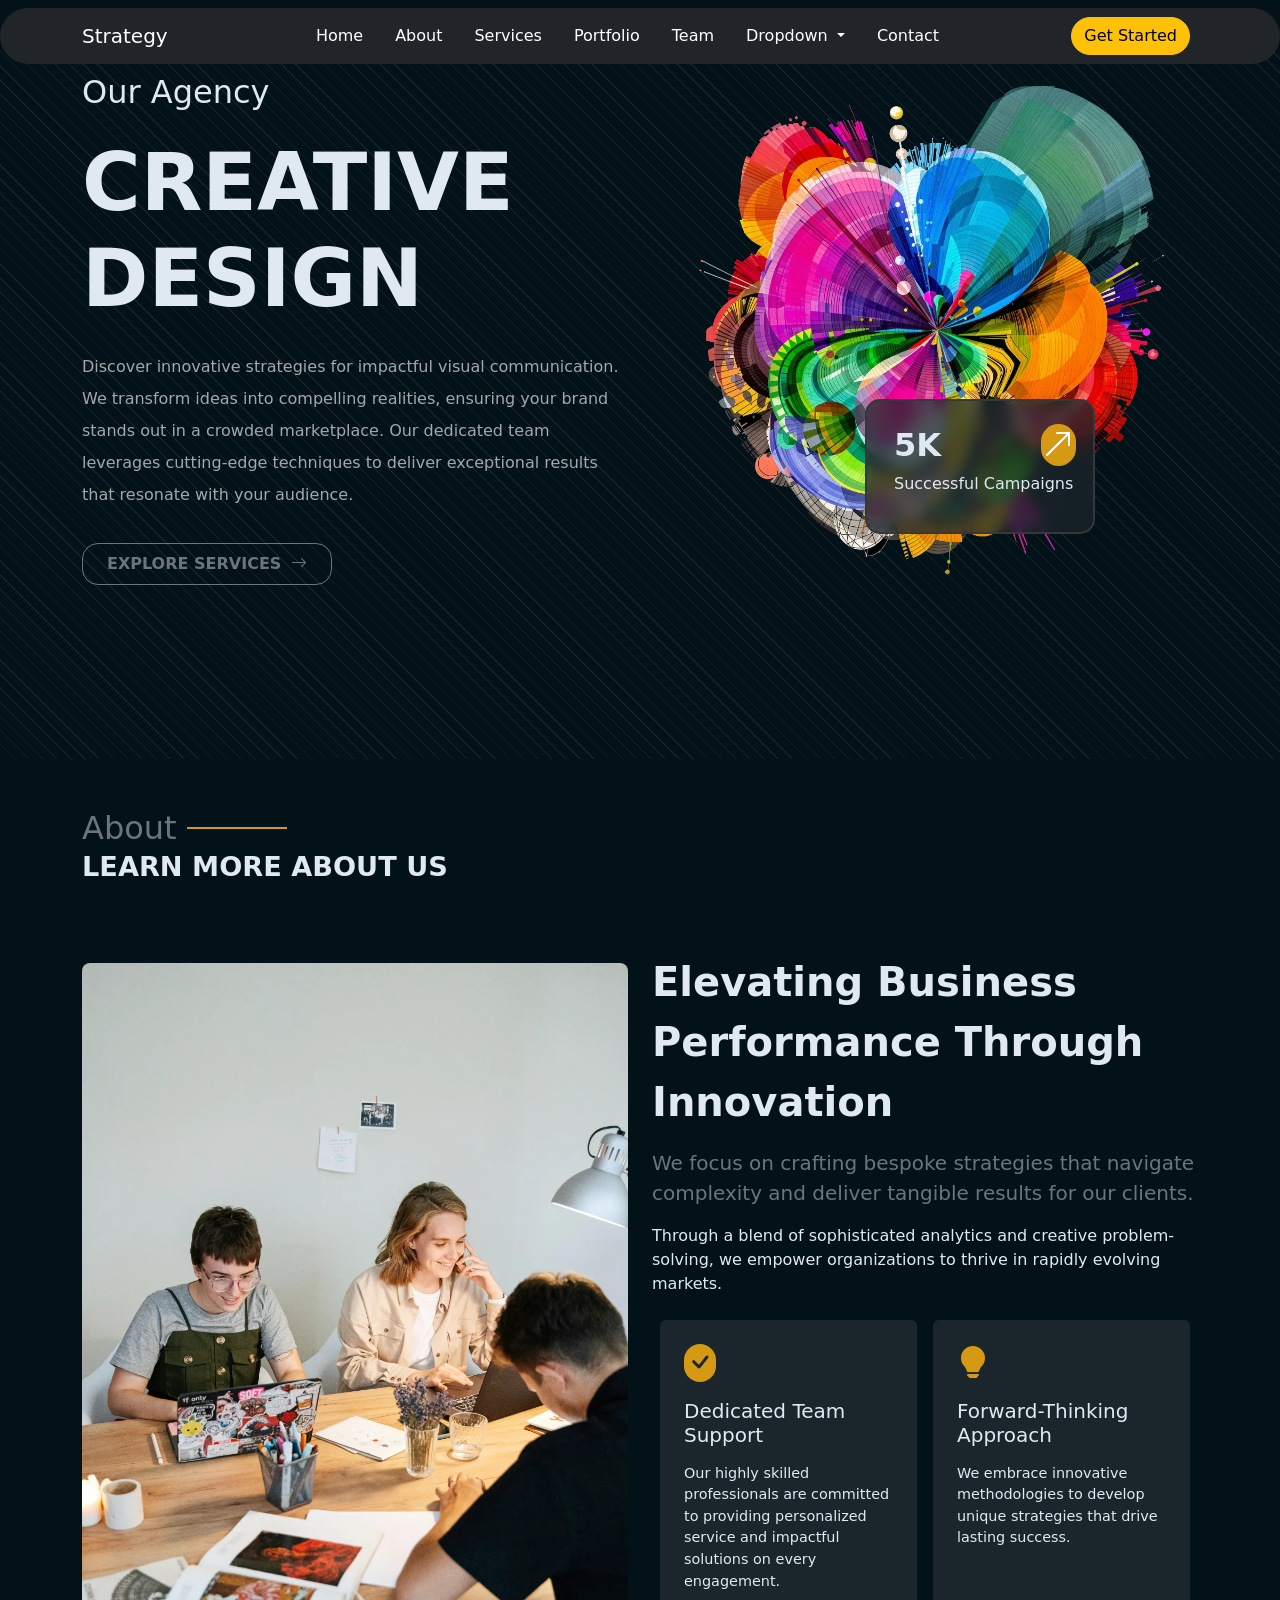
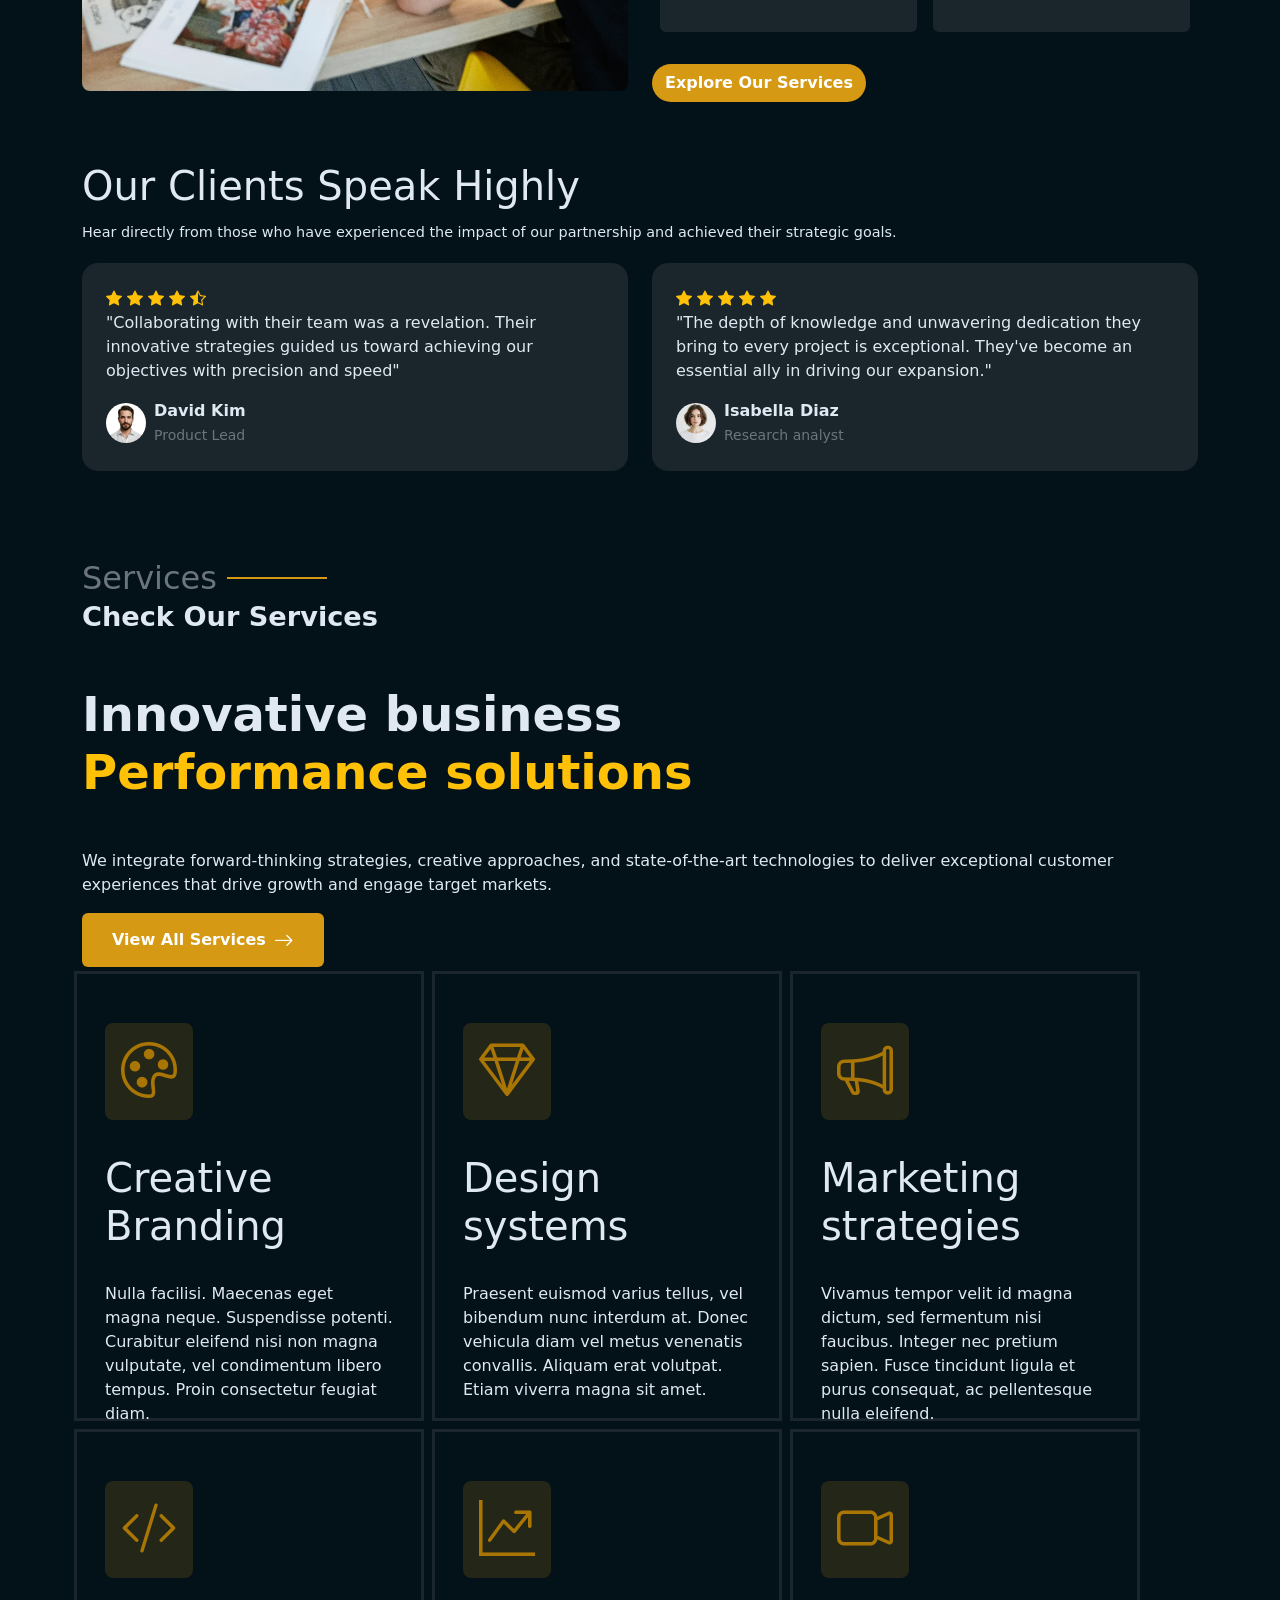
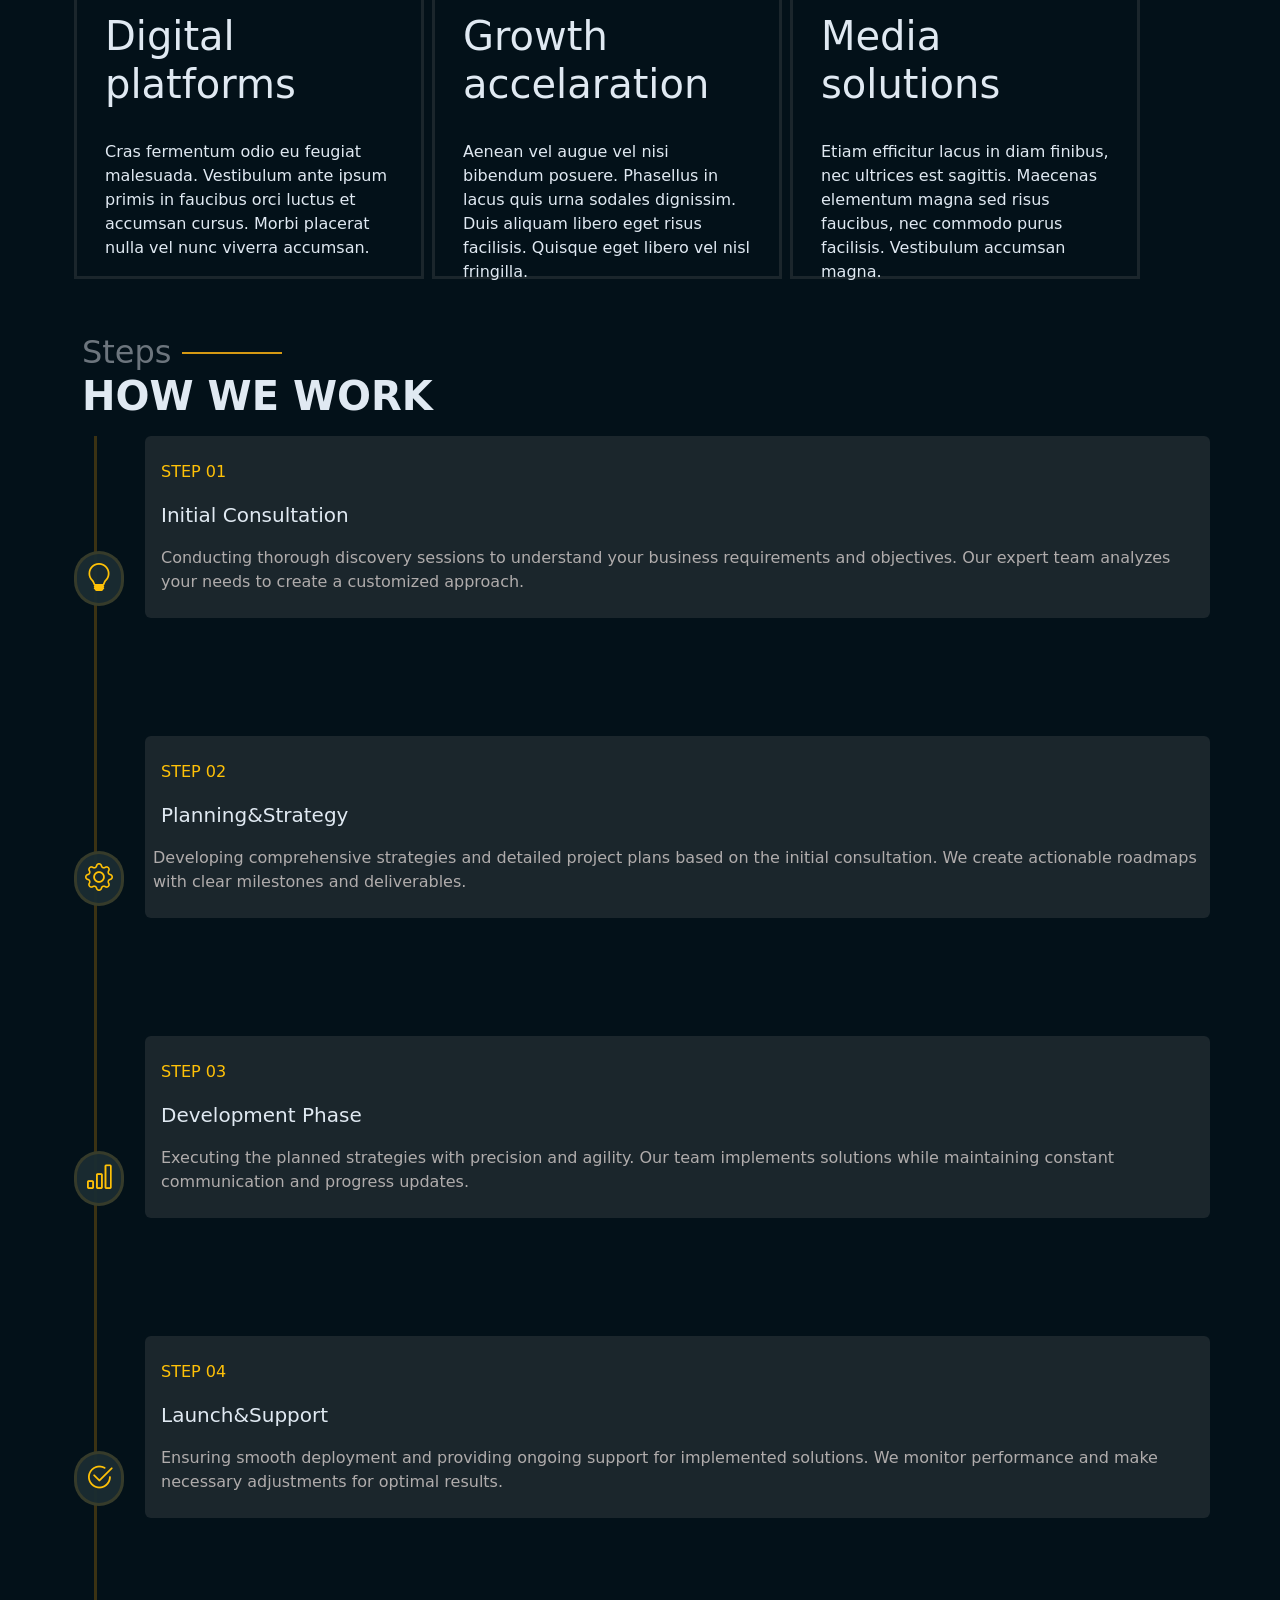
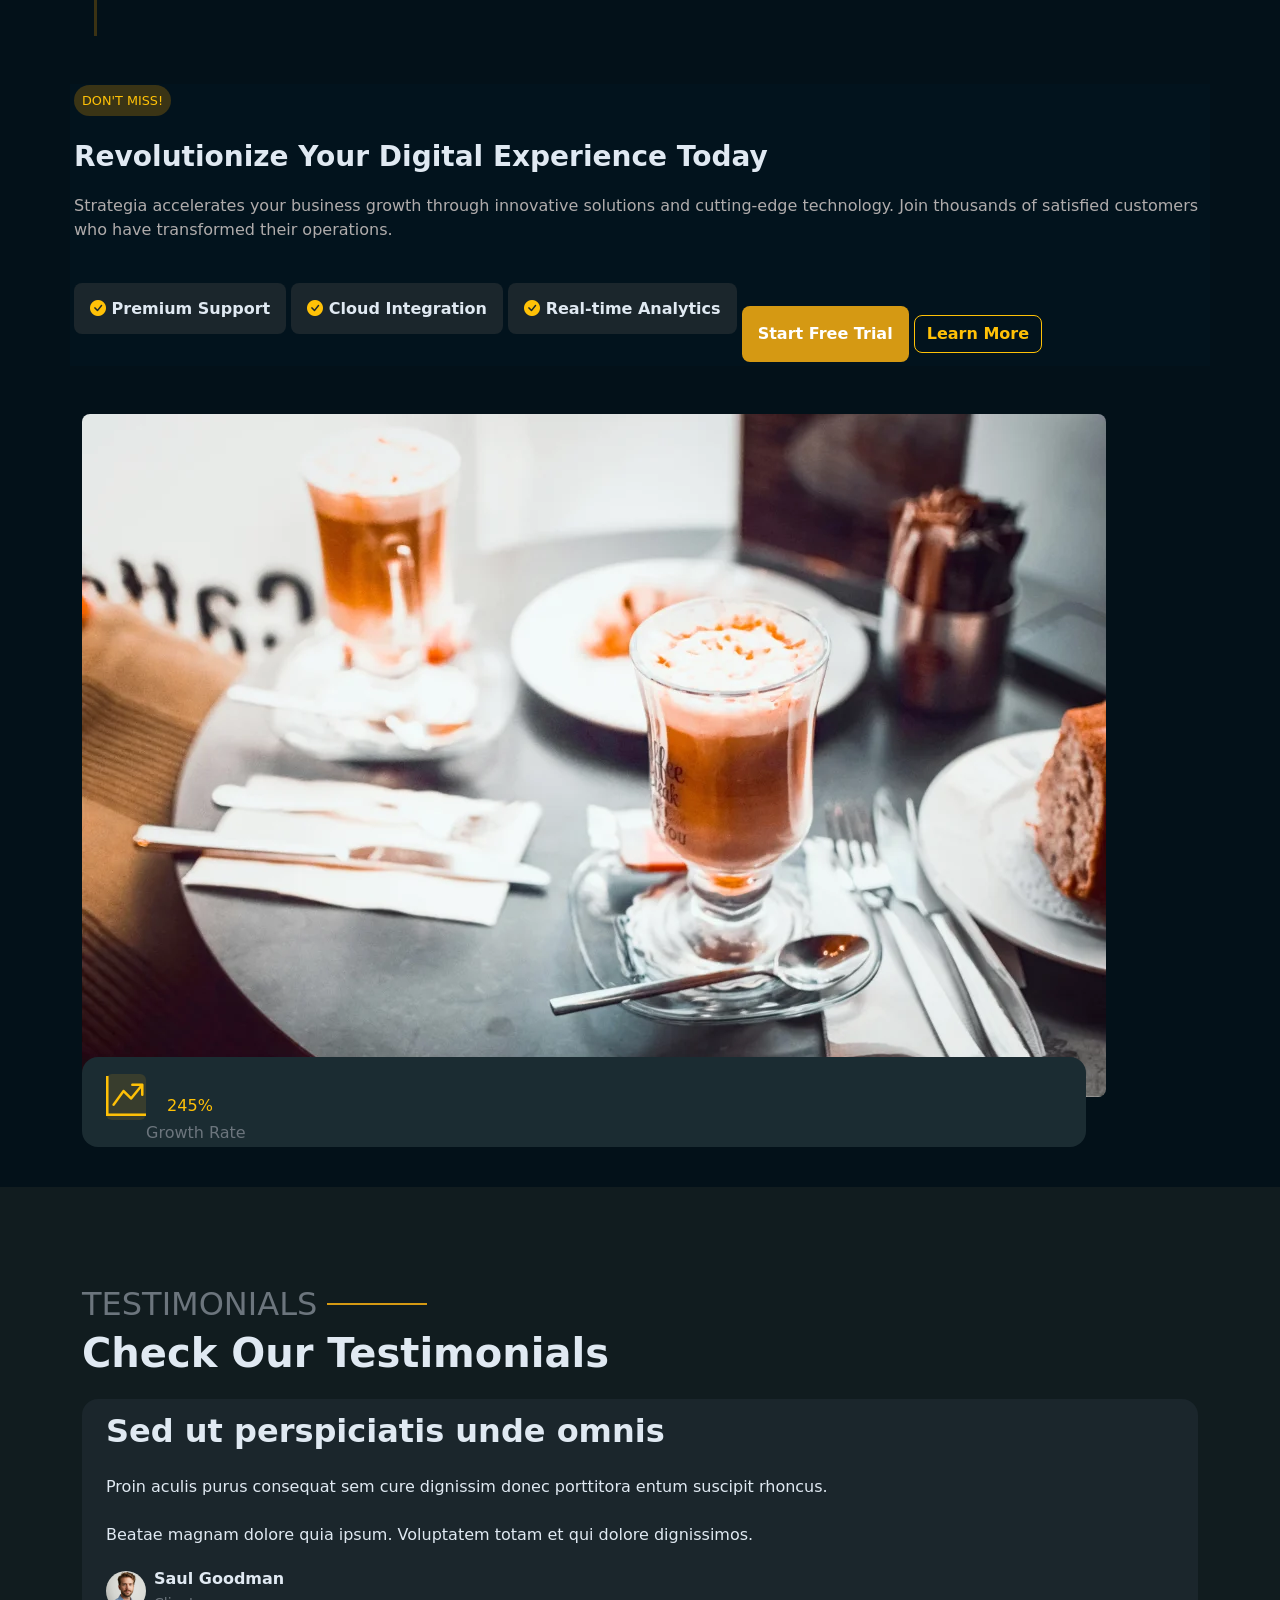
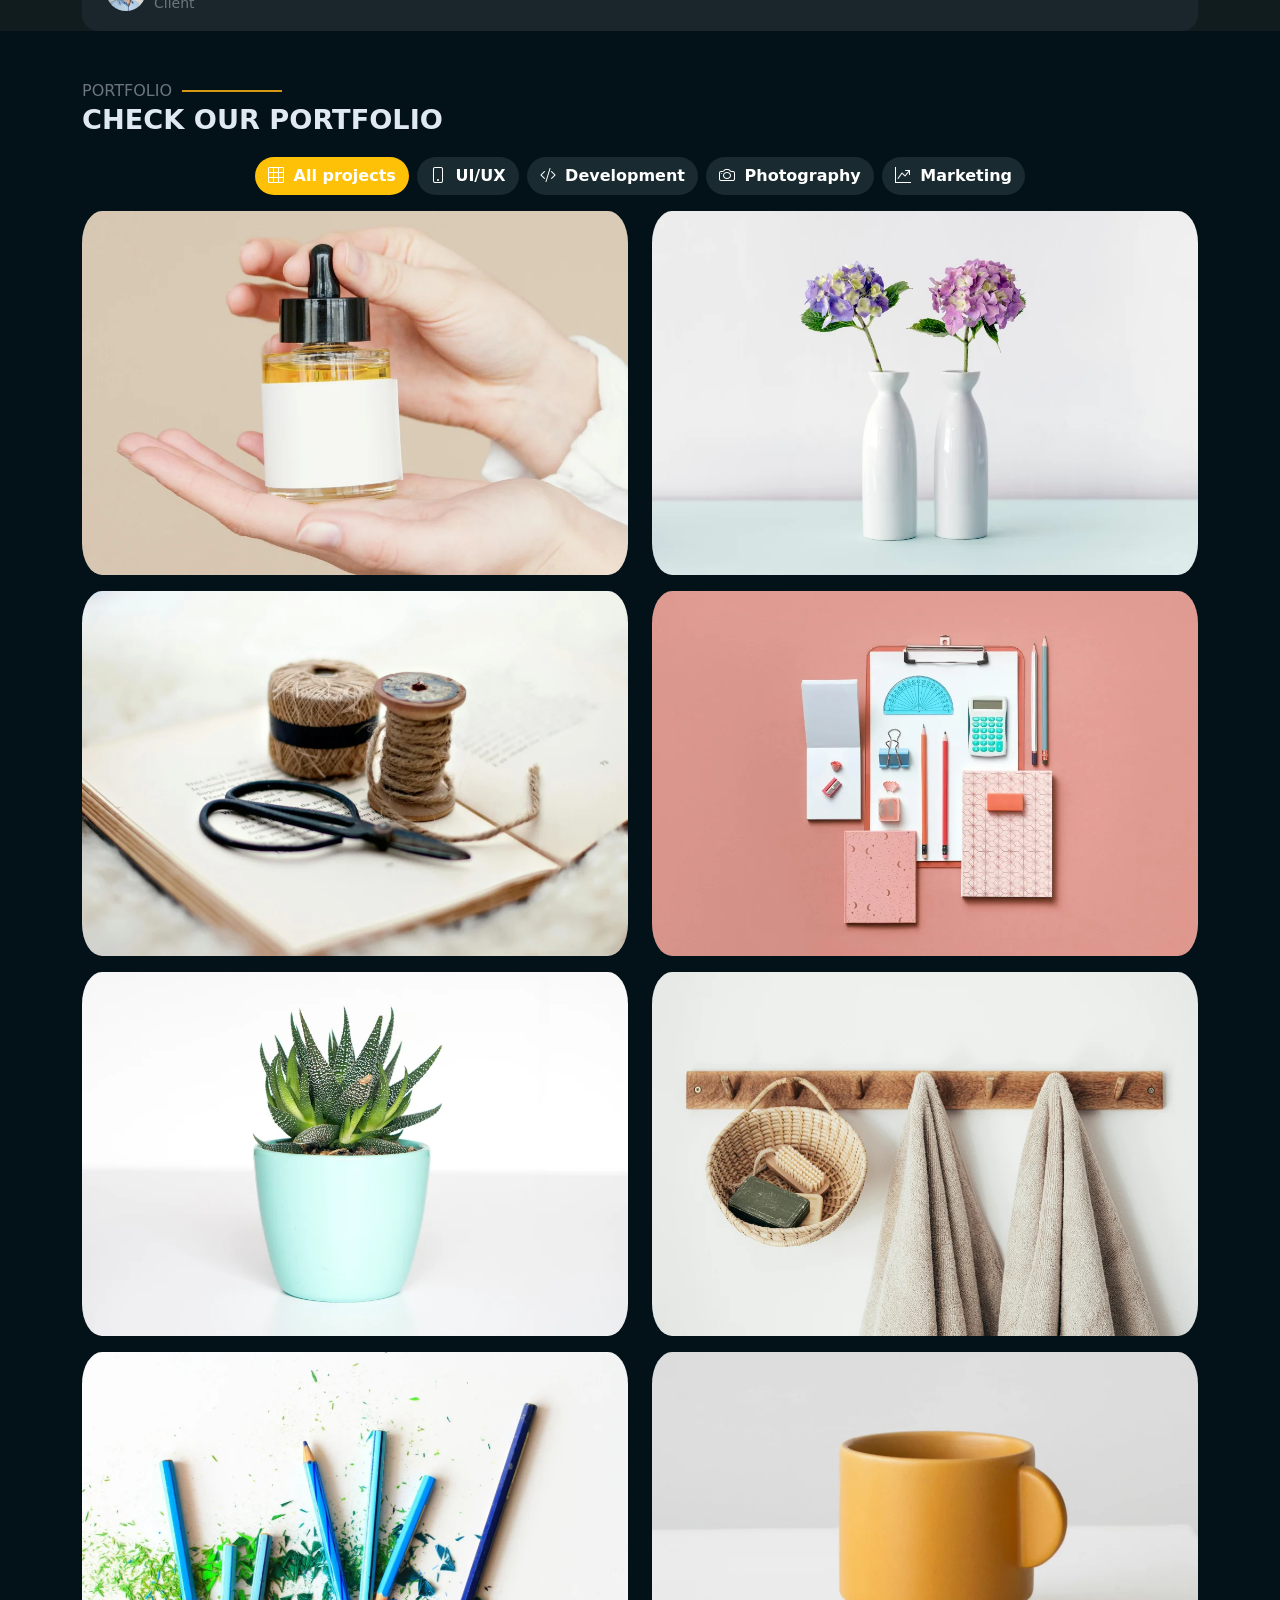
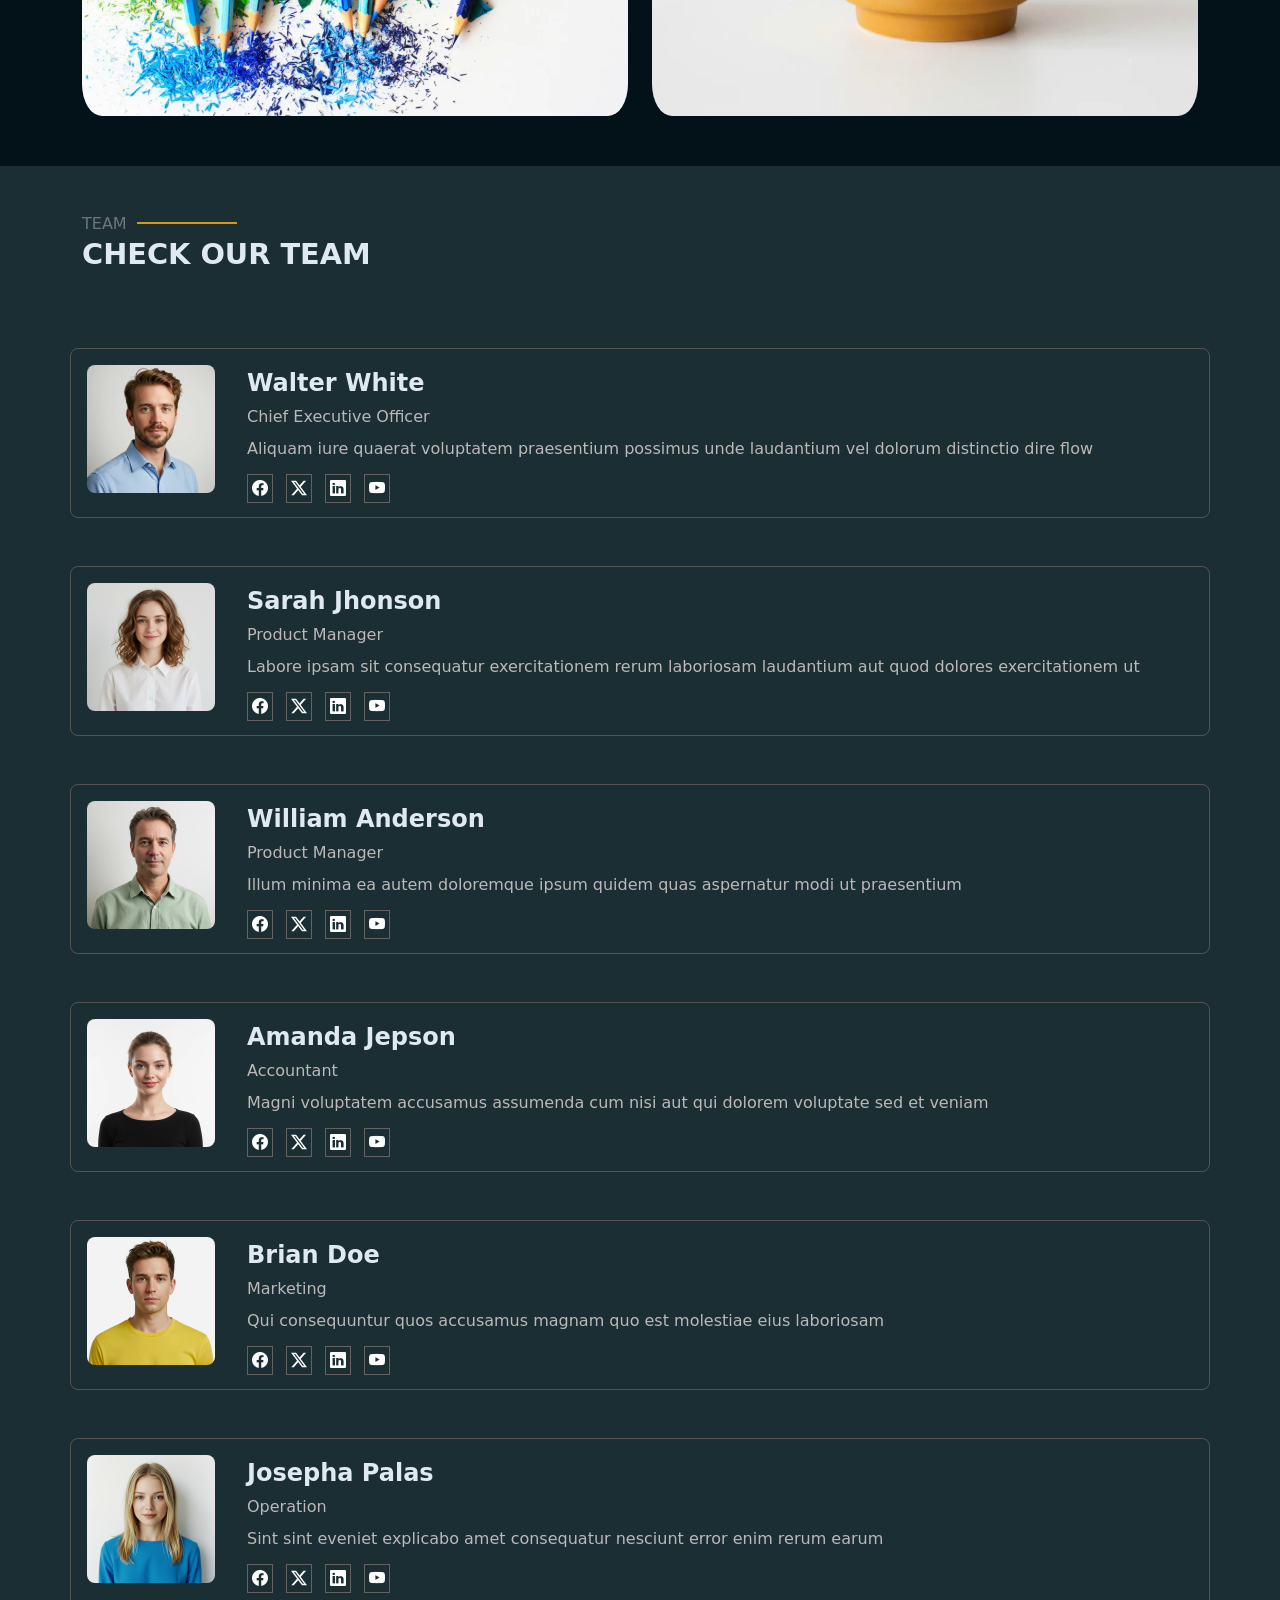
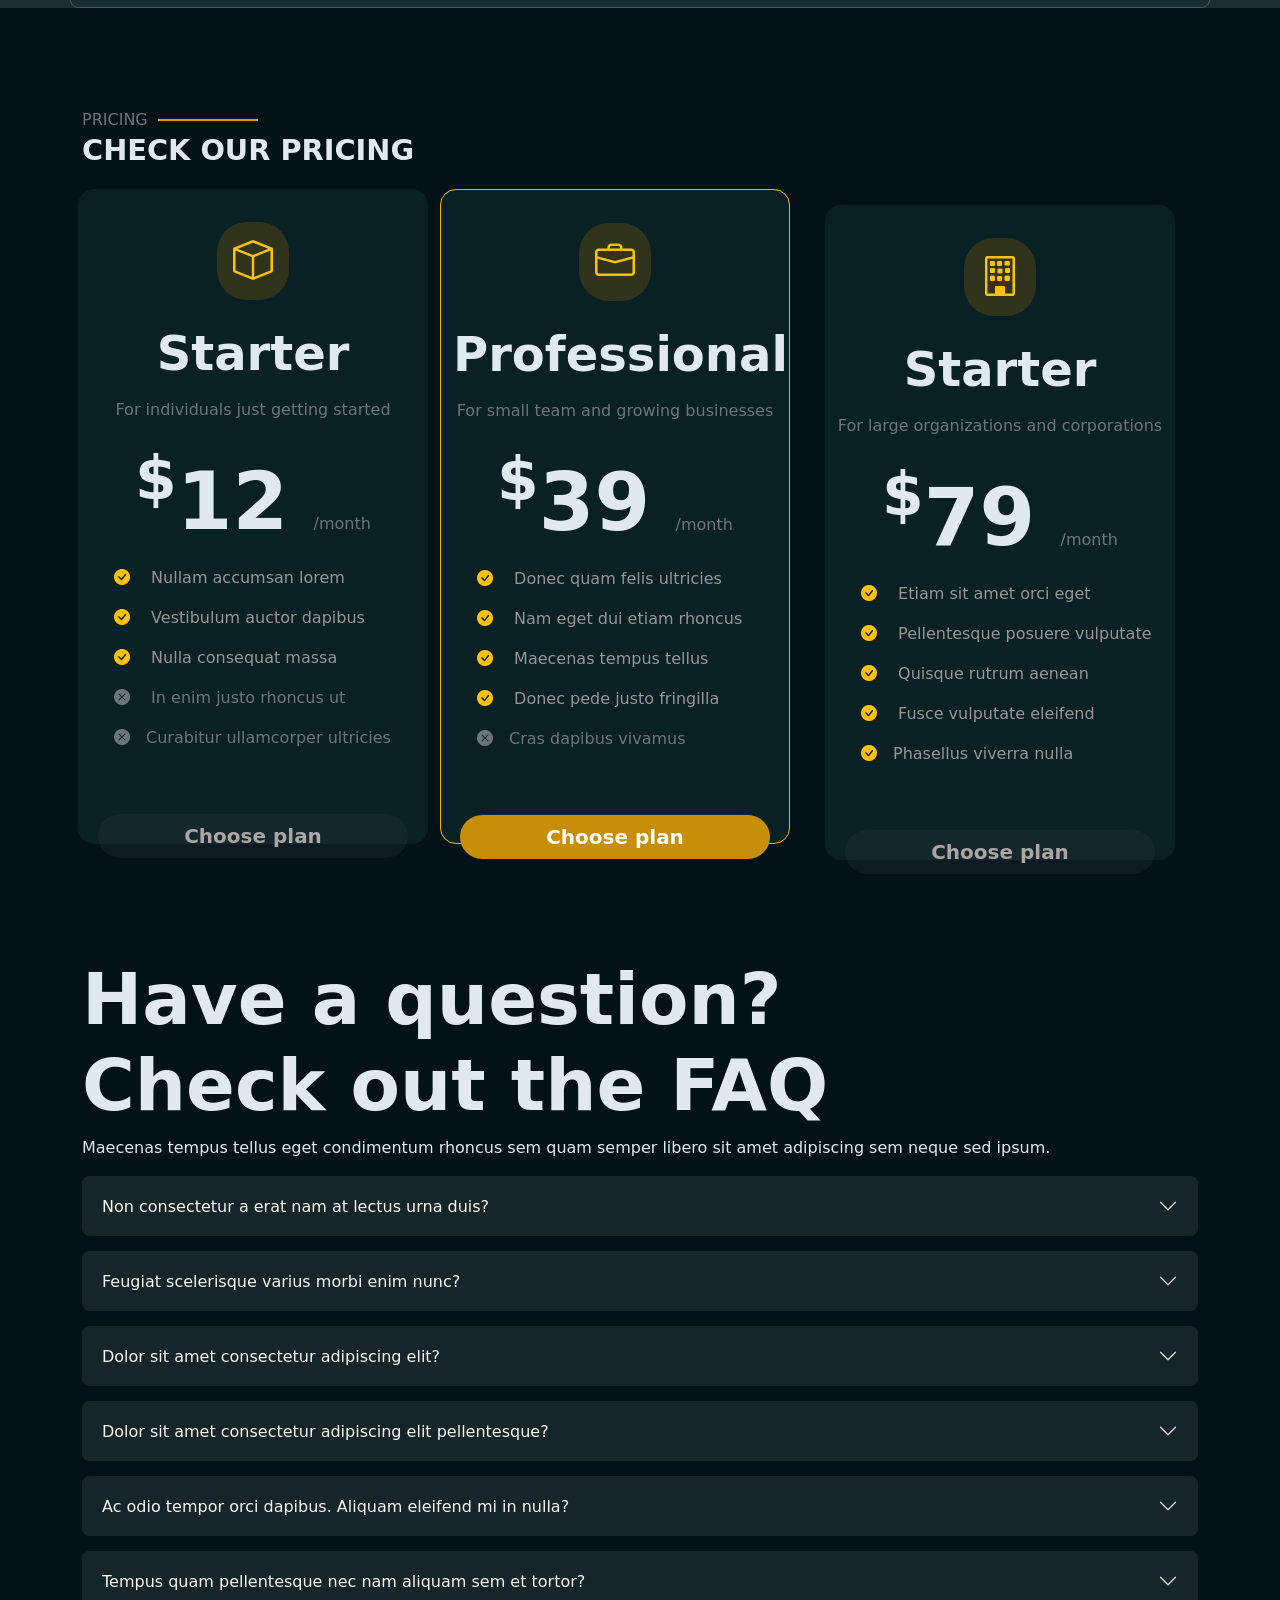
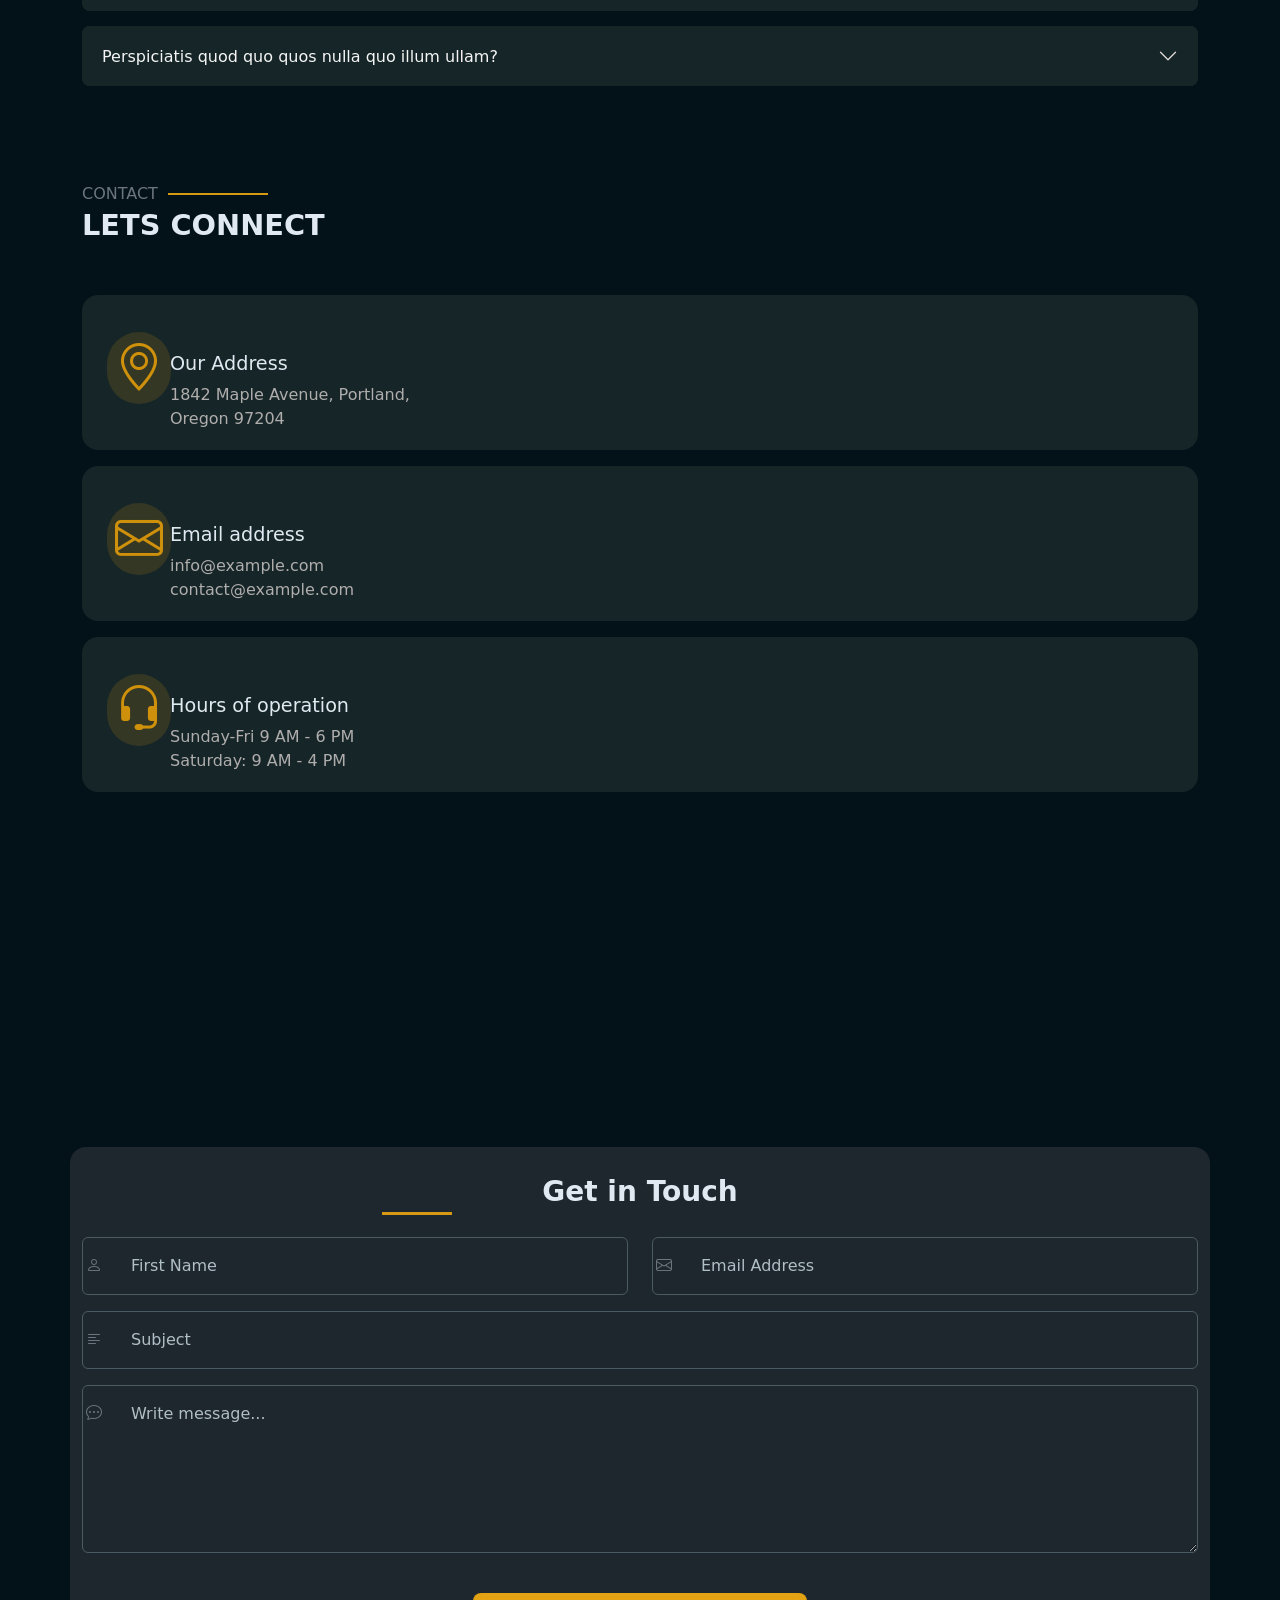
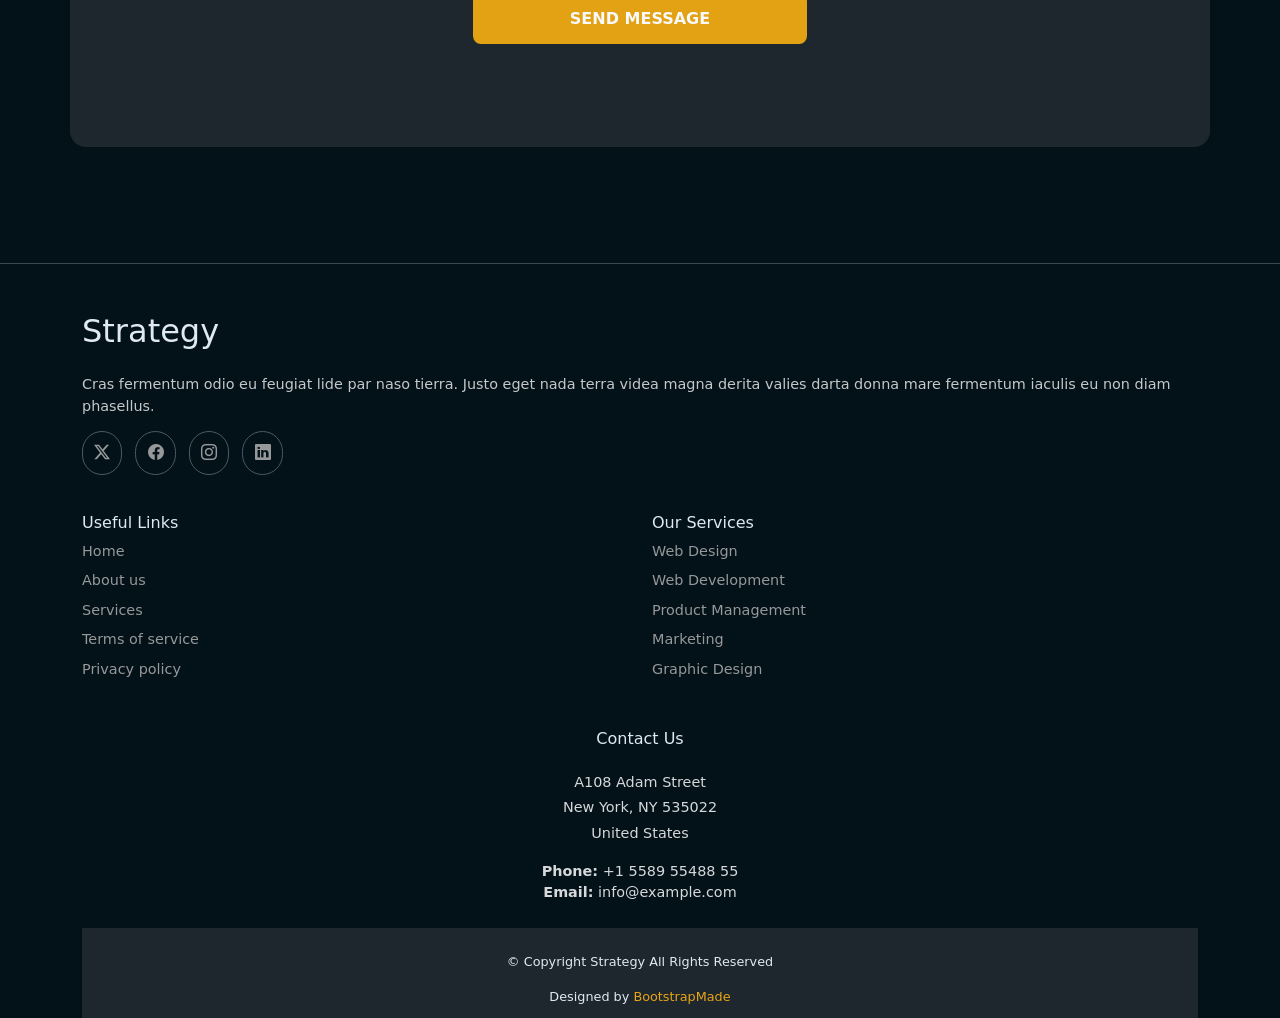
==== commit 852064bd: "laptop responsive 50% done" ====
--- a/index.html
+++ b/index.html
@@ -24,7 +24,7 @@
     <section class="hero-section">
       <!-- navigaiton bar -->
       <nav
-        class="navbar navbar-expand-lg navbar-dark bg-dark rounded-5 my-2 p-2 navbar-custom fixed-top"
+        class="navbar navbar-expand-lg navbar-dark bg-dark rounded-5 my-2 p-2 fixed-top"
       >
         <div class="container">
           <a class="navbar-brand" href="#">Strategy</a>
@@ -94,33 +94,42 @@
         </div>
       </nav>
       <!-- first section paragraphs and headings -->
-      <div class="container">
-        <h5 class="mx-auto py-3 fs-2 fw-light mt-5 mb-1">Our Agency</h5>
-        <h1 class="display-1 text-wrap fw-bold mt-1 creative">
-          CREATIVE DESIGN
-        </h1>
-        <hr />
-        <p class="custom-p lh-lg fw-normal p-2">
-          Discover innovative strategies for impactful visual communication. We
-          transform ideas into compelling realities, ensuring your brand stands
-          out in a crowded marketplace. Our dedicated team leverages
-          cutting-edge techniques to deliver exceptional results that resonate
-          with your audience.
-        </p>
-        <button
-          type="button"
-          class="btn btn-outline-secondary rounded-4 btn-lg custom-button fw-semibold"
-        >
-          EXPLORE SERVICES
-          <i class="bi bi-arrow-right arrow-right arrow-side"></i>
-        </button>
-      </div>
-      <!-- animation image -->
-      <img
-        src="images/abstract-1.webp"
-        alt="a moving image"
-        class="img-fluid hero-image mx-auto"
-      />
+      <div class="container mt-5">
+        <div class="row align-items-center">
+          <!-- LEFT COLUMN -->
+          <div class="col-12 col-lg-6 d-flex flex-column">
+            <h5 class="py-3 fs-2 fw-light text-start">Our Agency</h5>
+
+            <h1 class="display-1 fw-bold creative text-start">
+              CREATIVE DESIGN
+            </h1>
+
+            <p class="custom-p lh-lg fw-normal mt-3 text-start">
+              Discover innovative strategies for impactful visual communication.
+              We transform ideas into compelling realities, ensuring your brand
+              stands out in a crowded marketplace. Our dedicated team leverages
+              cutting-edge techniques to deliver exceptional results that
+              resonate with your audience.
+            </p>
+
+            <button
+              type="button"
+              class="btn btn-outline-secondary rounded-4 custom-button fw-semibold mt-3 px-4 py-2 align-self-start"
+            >
+              EXPLORE SERVICES <i class="bi bi-arrow-right ms-1"></i>
+            </button>
+          </div>
+          <!-- animaiton  -->
+          <!-- RIGHT COLUMN IMAGE -->
+          <div class="col-12 col-lg-6 mt-4 mt-lg-0">
+            <img
+              src="images/abstract-1.webp"
+              class="img-fluid hero-image rounded-3"
+              alt="A movingimage"
+            />
+          </div>
+        </div>
+      </div>
       <!-- stats-card -->
       <div class="stats-card container">
         <h2 class="statscard-head d-flex align-items-center ms-auto">
@@ -135,66 +144,69 @@
     <!-- About Us Section -->
     <section class="about-section">
       <div class="container">
-        <div class="row">
+        <div class="row align-items-center">
           <h2 class="line-heading text-secondary fw-light">
             About <span></span>
           </h2>
           <p class="fsize-about fw-semibold">LEARN MORE ABOUT US</p>
           <!-- nested images ands texts of about -->
-          <div>
+          <!-- image right on laptop  -->
+          <div class="col-12 col-lg-6">
             <img
               src="images/about-portrait-1.webp"
               alt="it is an image people working"
               class="img-fluid rounded-3 mt-5"
             />
-            <div class="inside-image rounded-3">
-              <span class="fw-bold d-block insideimage fs-2 pt-3"
-                >20&plus;</span
-              >
-              <span class="fw-light d-block insideimage mt-0 pt-0"
-                >YEARS OF EXPERTISE</span
-              >
-            </div>
-          </div>
-          <p class="fw-bold text-wrap fs-1 underimg">
-            Elevating Business Performance Through Innovation
-          </p>
-          <p class="underimg fs-5 text-secondary text-wrap">
-            We focus on crafting bespoke strategies that navigate complexity and
-            deliver tangible results for our clients.
-          </p>
-          <p class="underimg">
-            Through a blend of sophisticated analytics and creative
-            problem-solving, we empower organizations to thrive in rapidly
-            evolving markets.
-          </p>
-
-          <div class="feature-item rounded-2 p-4 m-2 col-md-6">
-            <span class="d-block"
-              ><i class="bi bi-check feature-item-border rounded-5 h2 my-1"></i
-            ></span>
-            <h5 class="my-3">Dedicated Team Support</h5>
-            <p class="feature-text my-3">
-              Our highly skilled professionals are committed to providing
-              personalized service and impactful solutions on every engagement.
-            </p>
-          </div>
-          <div class="rounded-2 feature-item p-4 m-2 col-md-6">
-            <span class="d-block"
-              ><i
-                class="bi bi-lightbulb-fill rounded-5 h2 my-1 feature-item-bulb"
-              ></i
-            ></span>
-            <h5 class="my-3">Forward-Thinking Approach</h5>
-            <p class="feature-text my-3">
-              We embrace innovative methodologies to develop unique strategies
-              that drive lasting success.
-            </p>
-          </div>
-        </div>
-        <button type="button" class="btn rounded-5 mt-4 feature-button fw-bold">
-          Explore Our Services
-        </button>
+          </div>
+          <div class="col-12 col-lg-6 mt-lg-5">
+            <p class="fw-bold text-wrap fs-1 underimg text-start">
+              Elevating Business Performance Through Innovation
+            </p>
+            <p class="underimg fs-5 text-secondary text-wrap text-start">
+              We focus on crafting bespoke strategies that navigate complexity
+              and deliver tangible results for our clients.
+            </p>
+            <p class="underimg text-start">
+              Through a blend of sophisticated analytics and creative
+              problem-solving, we empower organizations to thrive in rapidly
+              evolving markets.
+            </p>
+            <!-- the card starts  -->
+            <div class="d-flex flex-column flex-md-row flex-md-wrap">
+              <div class="feature-item rounded-2 p-4 m-2">
+                <span class="d-block"
+                  ><i
+                    class="bi bi-check feature-item-border rounded-5 h2 my-1"
+                  ></i
+                ></span>
+                <h5 class="my-3">Dedicated Team Support</h5>
+                <p class="feature-text my-3">
+                  Our highly skilled professionals are committed to providing
+                  personalized service and impactful solutions on every
+                  engagement.
+                </p>
+              </div>
+              <div class="rounded-2 feature-item p-4 m-2">
+                <span class="d-block"
+                  ><i
+                    class="bi bi-lightbulb-fill rounded-5 h2 my-1 feature-item-bulb"
+                  ></i
+                ></span>
+                <h5 class="my-3">Forward-Thinking Approach</h5>
+                <p class="feature-text my-3">
+                  We embrace innovative methodologies to develop unique
+                  strategies that drive lasting success.
+                </p>
+              </div>
+            </div>
+            <button
+              type="button"
+              class="btn rounded-5 mt-4 feature-button fw-bold"
+            >
+              Explore Our Services
+            </button>
+          </div>
+        </div>
       </div>
     </section>
     <!-- review section  -->
@@ -1474,7 +1486,7 @@
             placeholder="Write message..."
           ></textarea>
         </div>
-        <div class=" text-center">
+        <div class="text-center">
           <button
             type="button"
             class="btn text-light fw-semibold button-send rounded-3 mt-4"
--- a/style.css
+++ b/style.css
@@ -49,6 +49,17 @@
   border-radius: 15px;
   border: 2px solid rgb(52, 56, 58);
 }
+@media (min-width: 1024px) {
+  .stats-card {
+    position: relative;
+    top: -225px;
+    left: 340px;
+    height: 135px;
+    width: 230px;
+    background-color: rgba(27, 38, 44, 0.744);
+    backdrop-filter: blur(7px);
+  }
+}
 .statscard-head {
   padding-left: 0.938rem;
   padding-top: 1.563rem;
@@ -60,11 +71,11 @@
   color: white;
   background-color: rgba(213, 153, 19, 1);
   margin: 0.313rem;
-  padding: 0.25rem;
+  padding: 0.1rem;
 }
 .five {
   font-weight: bold;
-  font-size: 3rem;
+  font-size: 2rem;
 }
 /* About Us section styles */
 .line-heading {
@@ -97,16 +108,14 @@
   text-align: center;
   margin-top: 1rem;
 }
-.underimg {
-  position: relative;
-  top: -60px;
-}
+
 /* feature items */
 .feature-item {
   background-color: rgba(27, 38, 44, 1);
-  width: 335px;
-  height: 215px;
-}
+flex: 1 1 200px;
+}
+
+
 .feature-item:hover {
   transform: translateY(-8px);
 }
@@ -445,8 +454,8 @@
   top: -100px;
 }
 /* TABLET & UP */
-@media (min-width: 768px){
-  .form-style{
+@media (min-width: 768px) {
+  .form-style {
     width: 98%;
   }
 }
@@ -476,16 +485,16 @@
   background-color: rgba(213, 153, 19, 1);
 }
 /* tablet or up  */
-@media (min-width:760px){
+@media (min-width: 760px) {
   .line-span {
-  display: inline-block;
-  position: relative;
-  left: 300px;
-  bottom: 15px;
-  width: 70px;
-  height: 3px;
-  background-color: rgba(213, 153, 19, 1);
-}
+    display: inline-block;
+    position: relative;
+    left: 300px;
+    bottom: 15px;
+    width: 70px;
+    height: 3px;
+    background-color: rgba(213, 153, 19, 1);
+  }
 }
 .button-send {
   padding-left: 6rem;
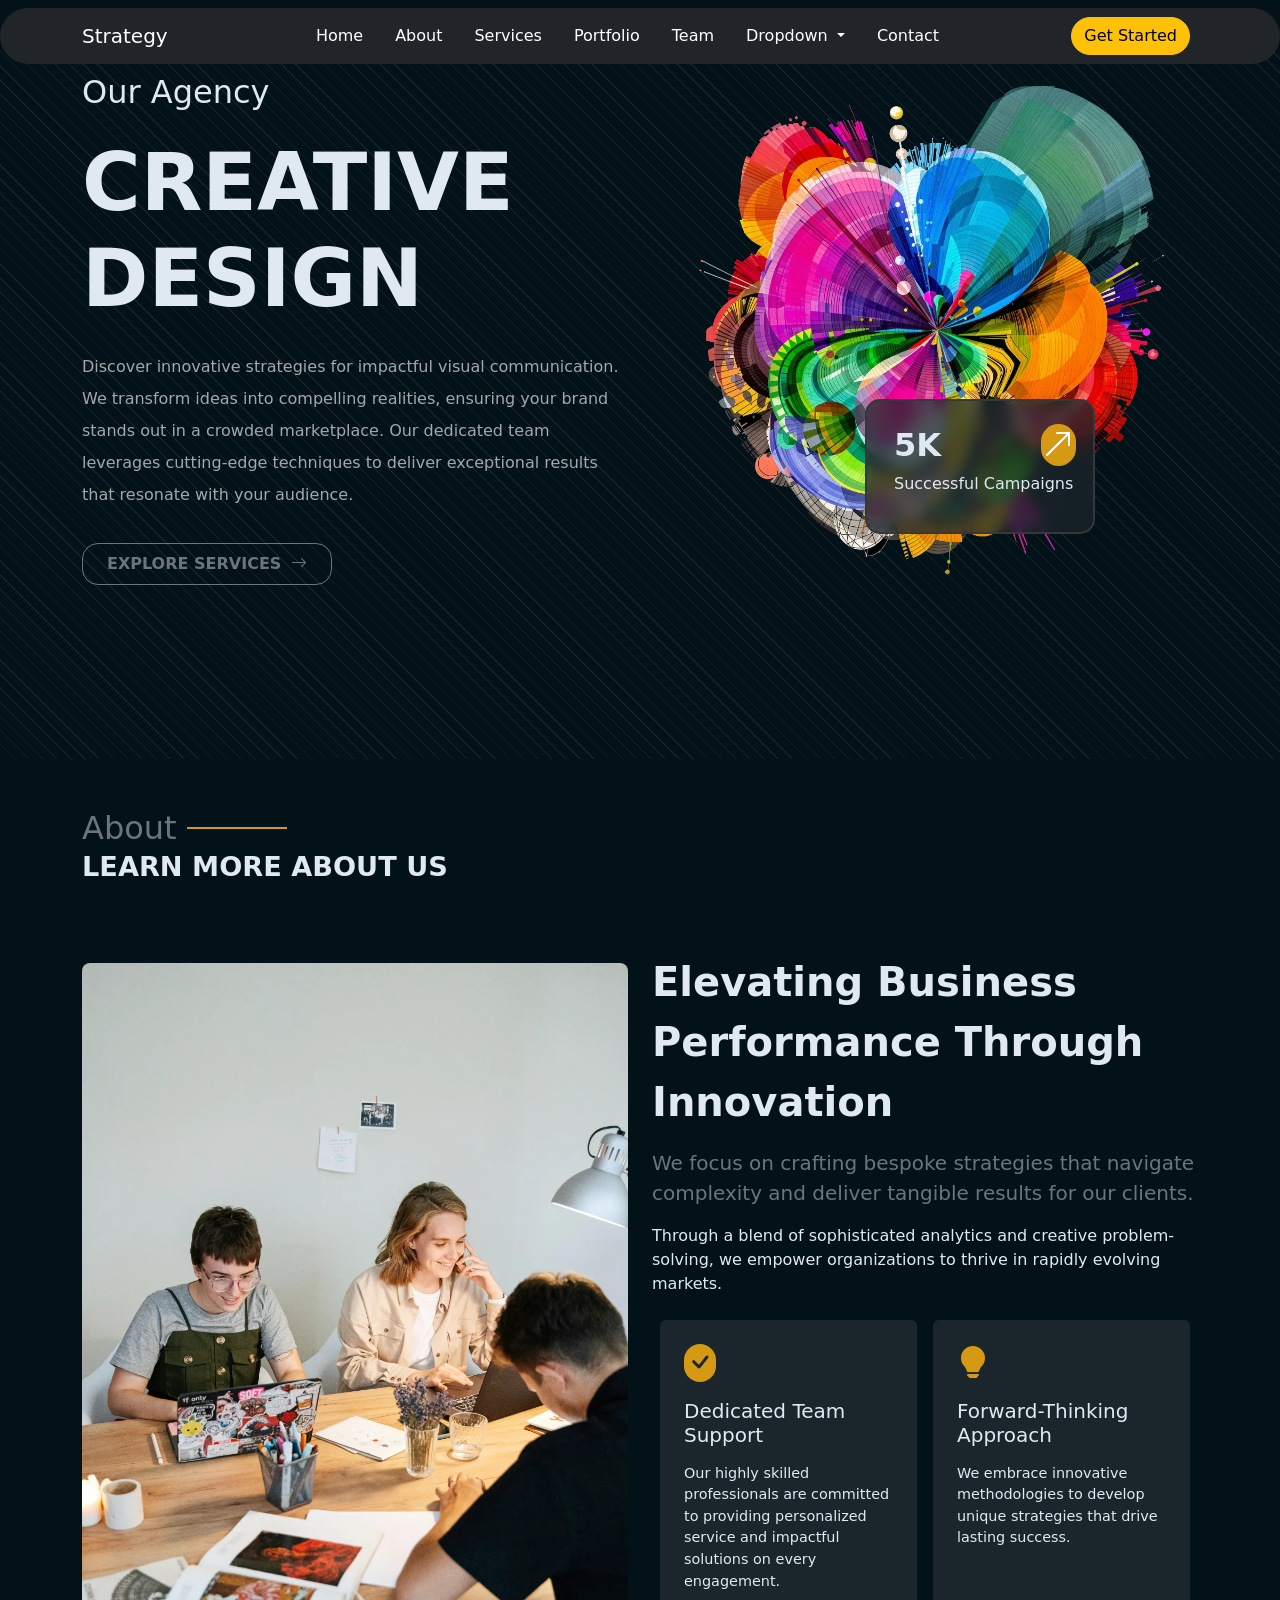
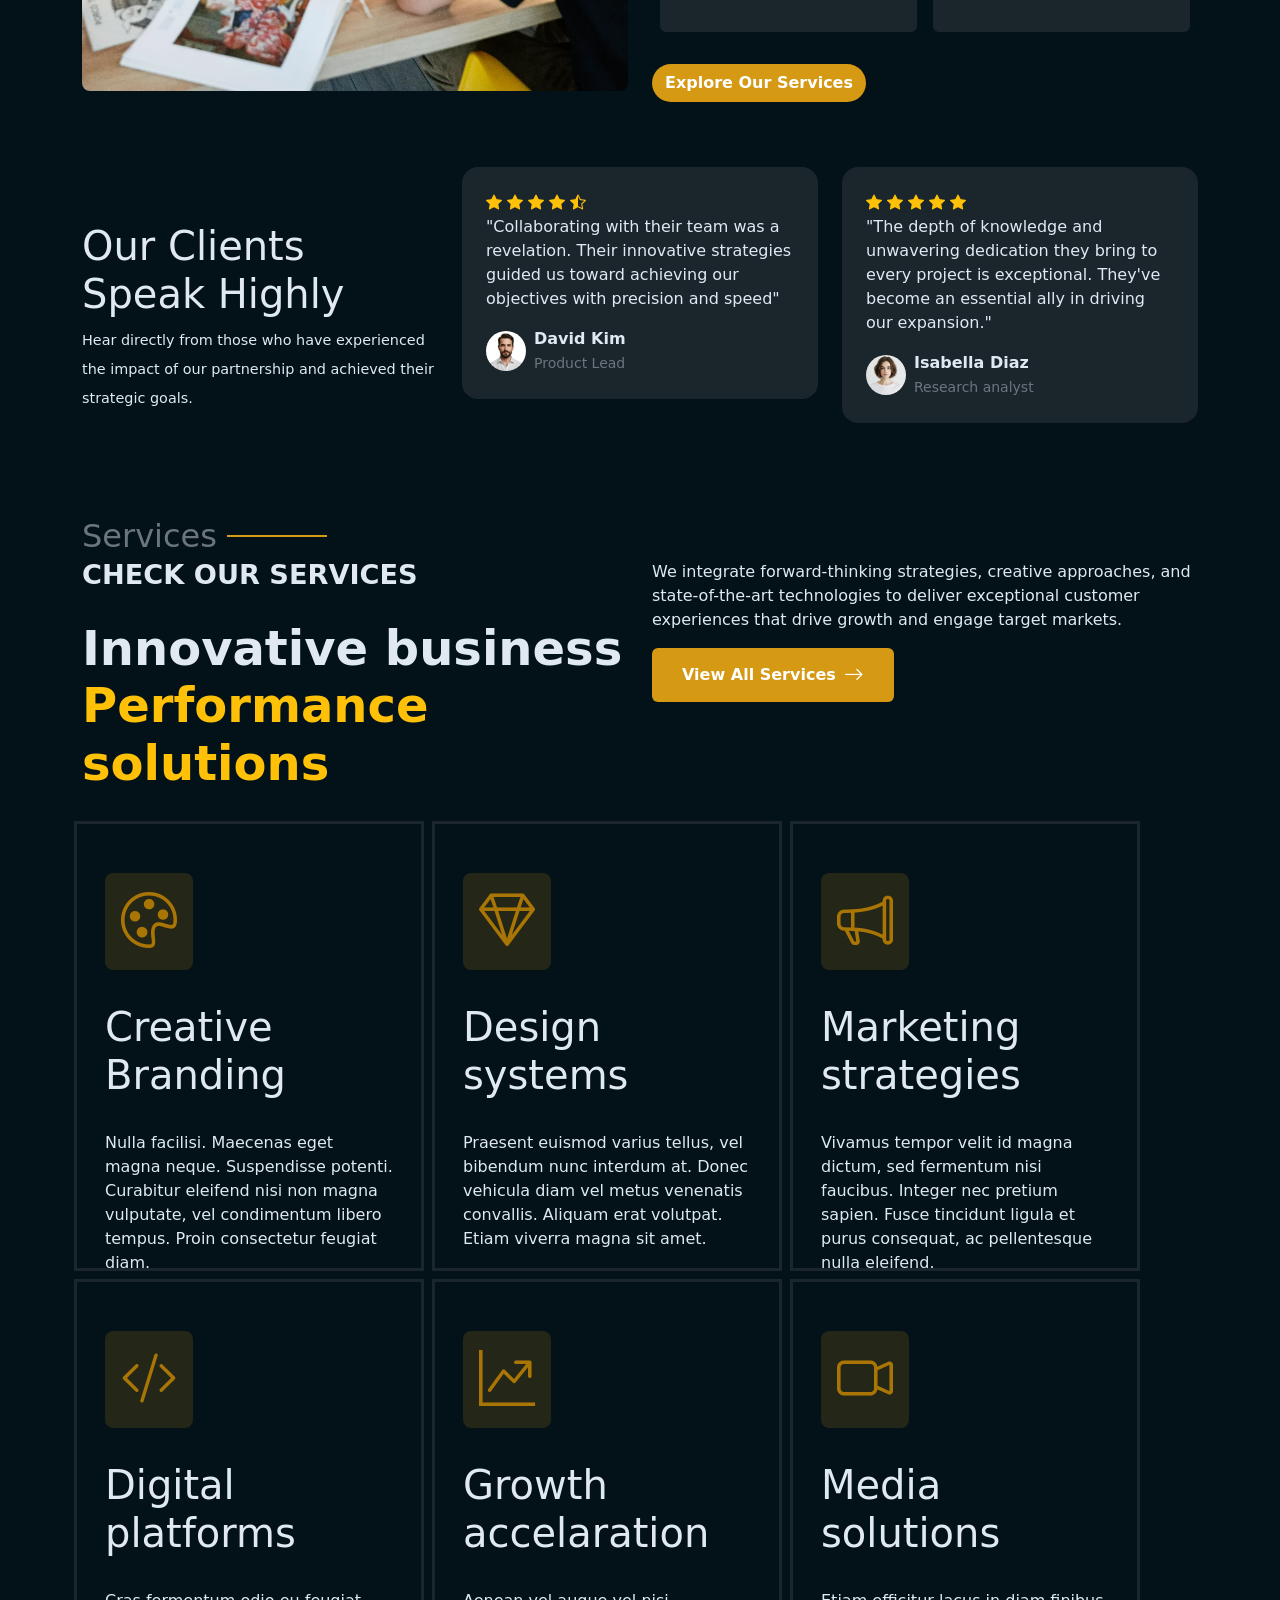
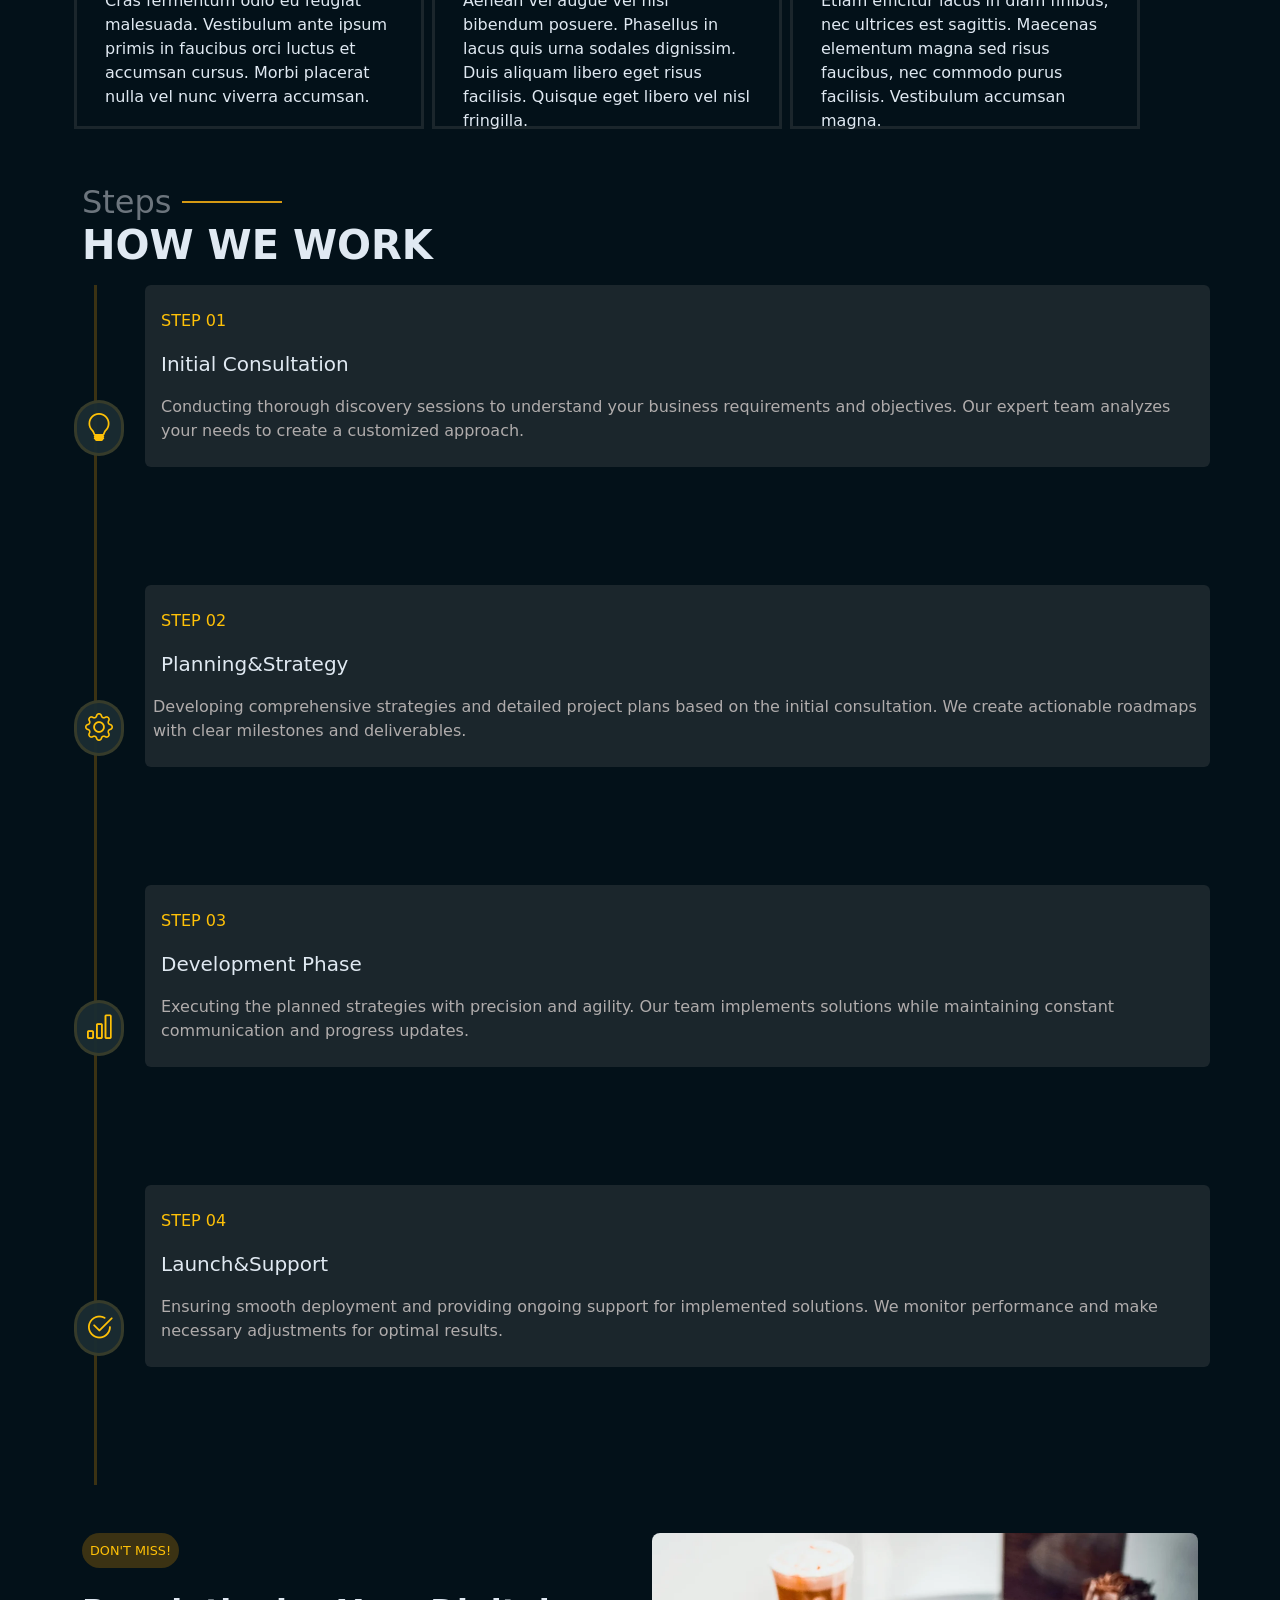
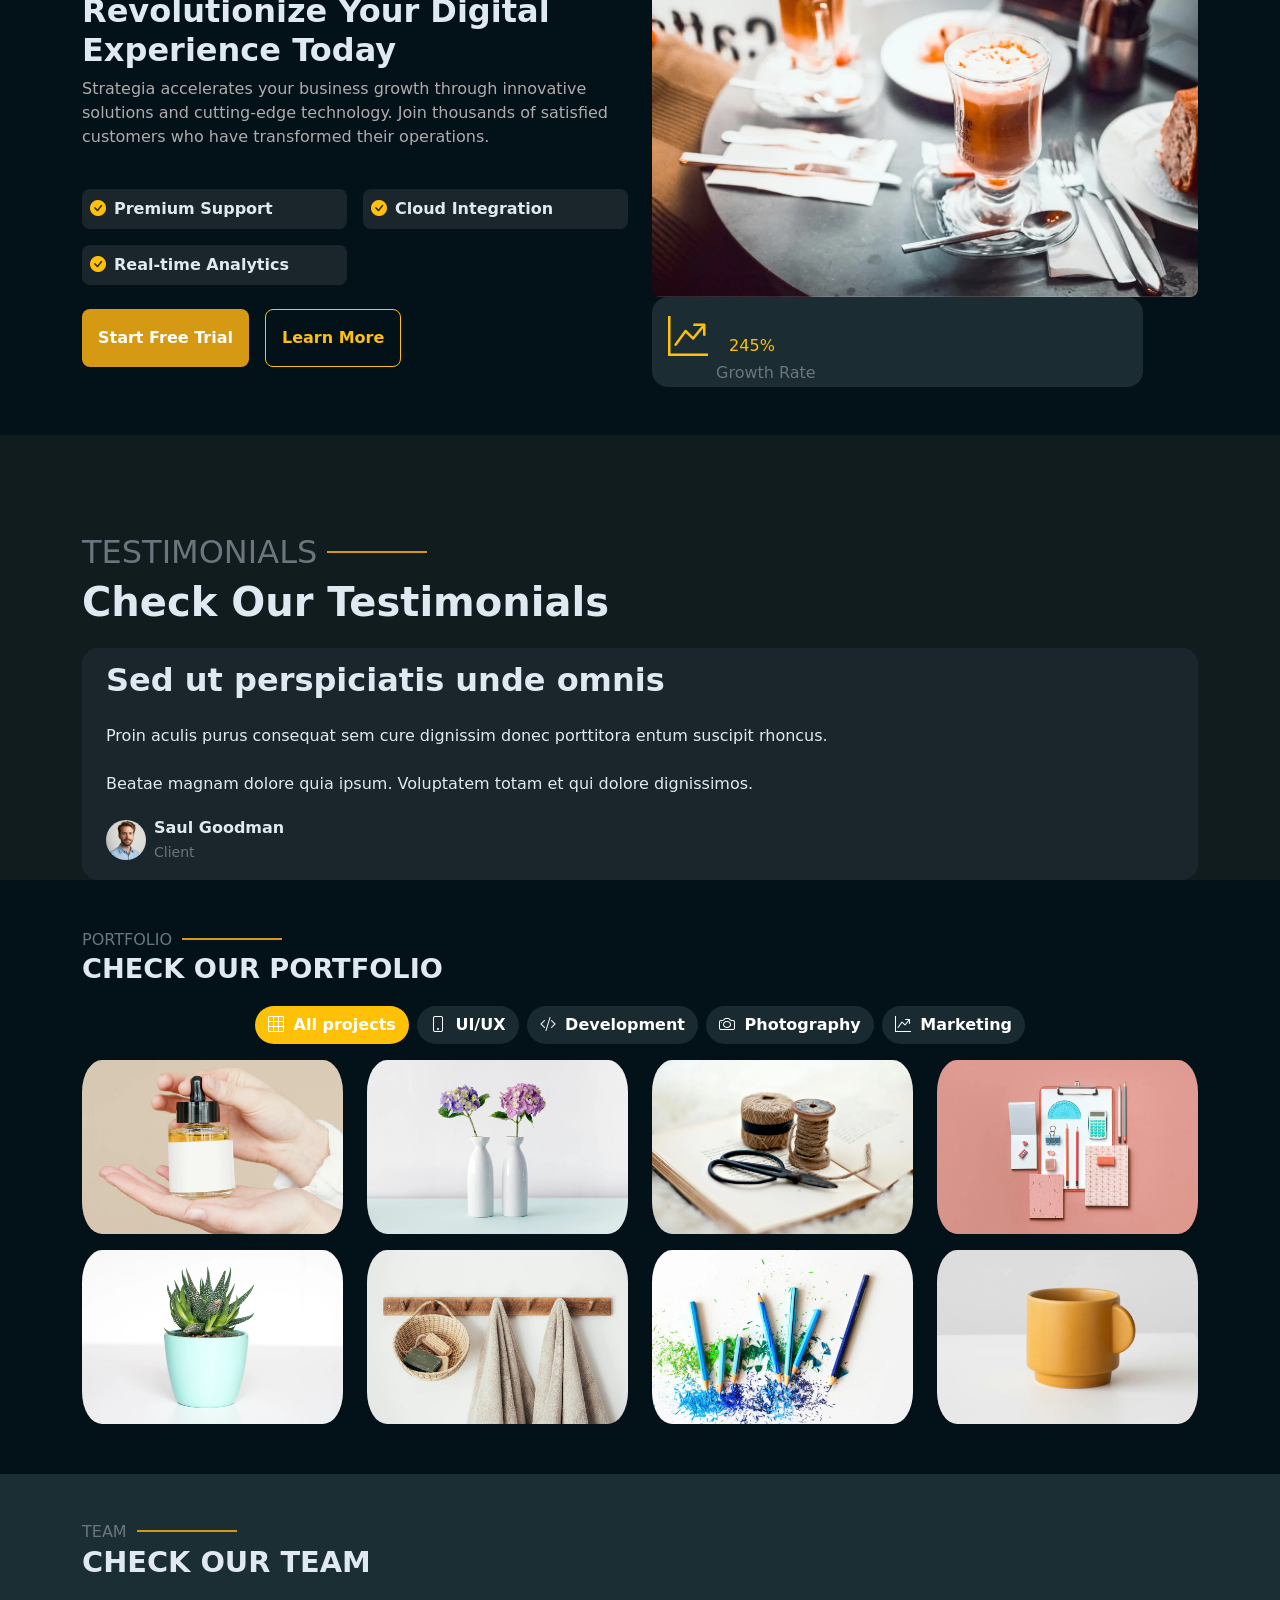
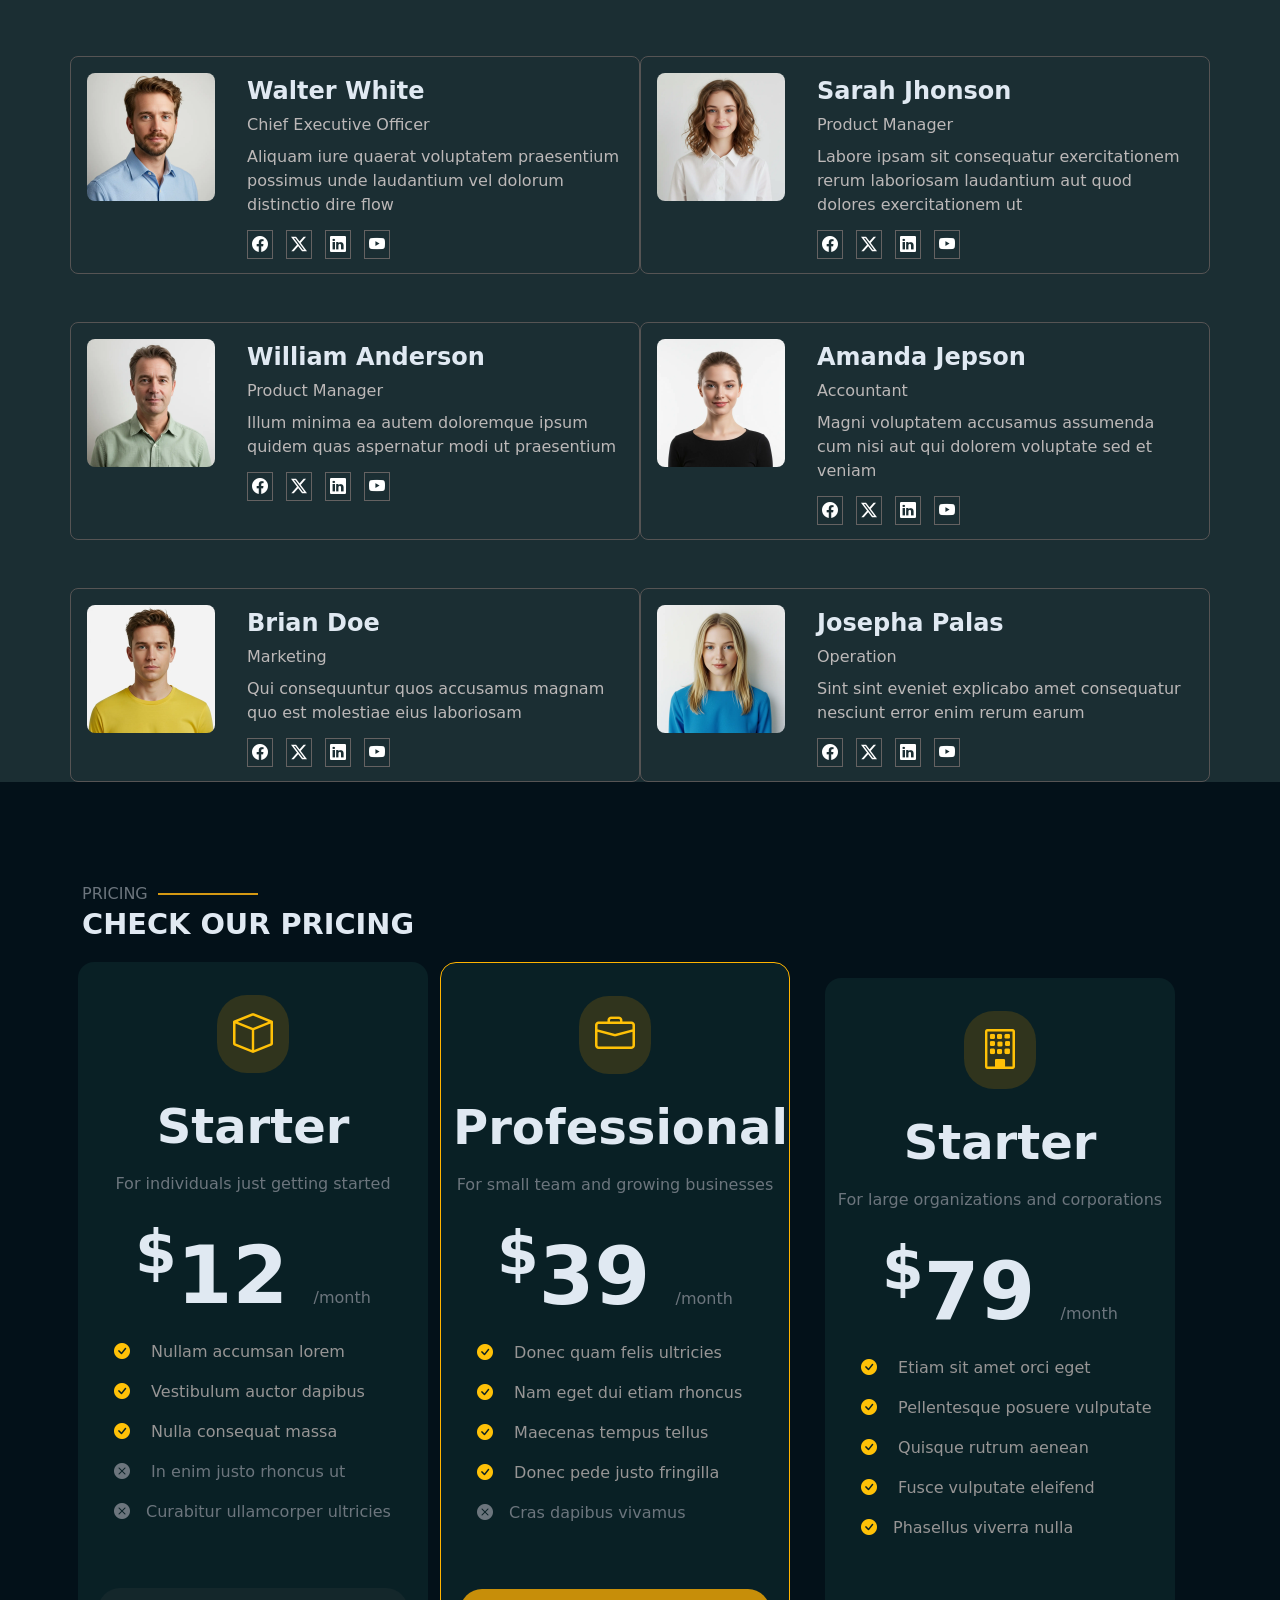
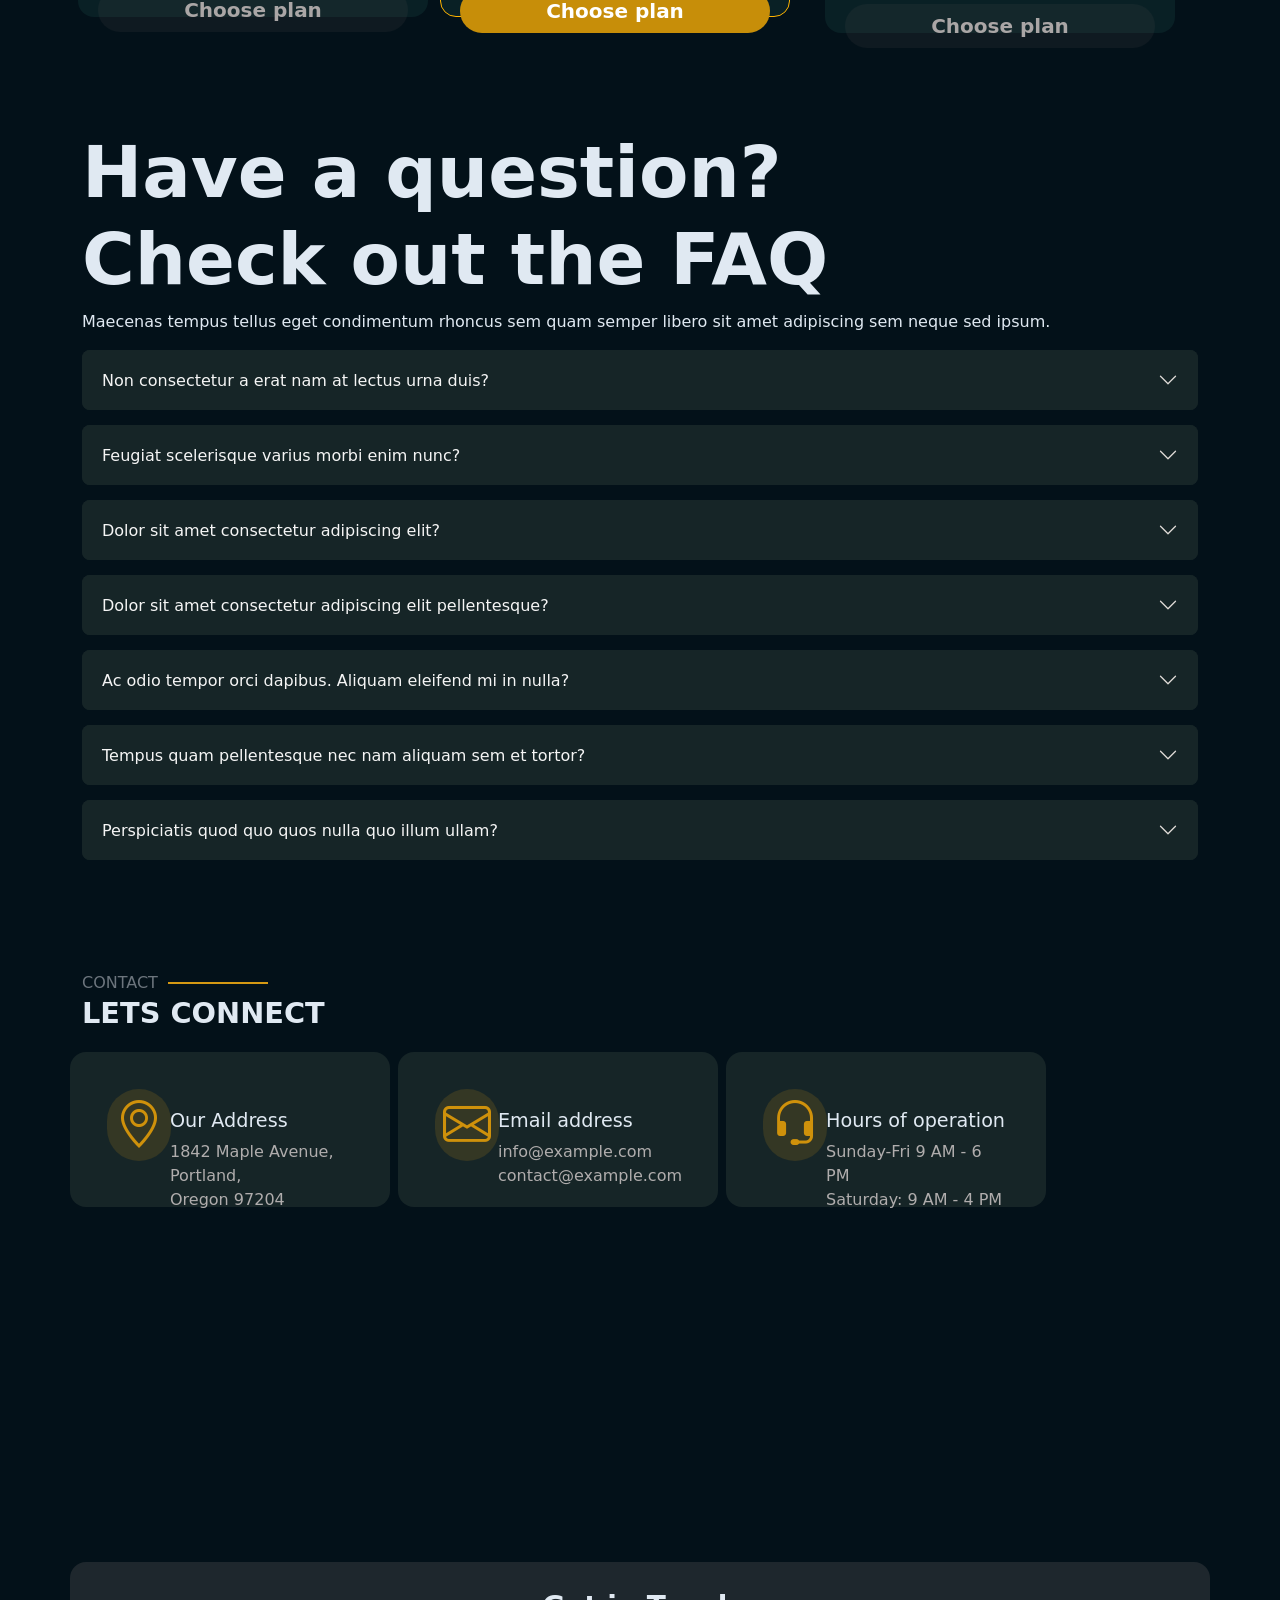
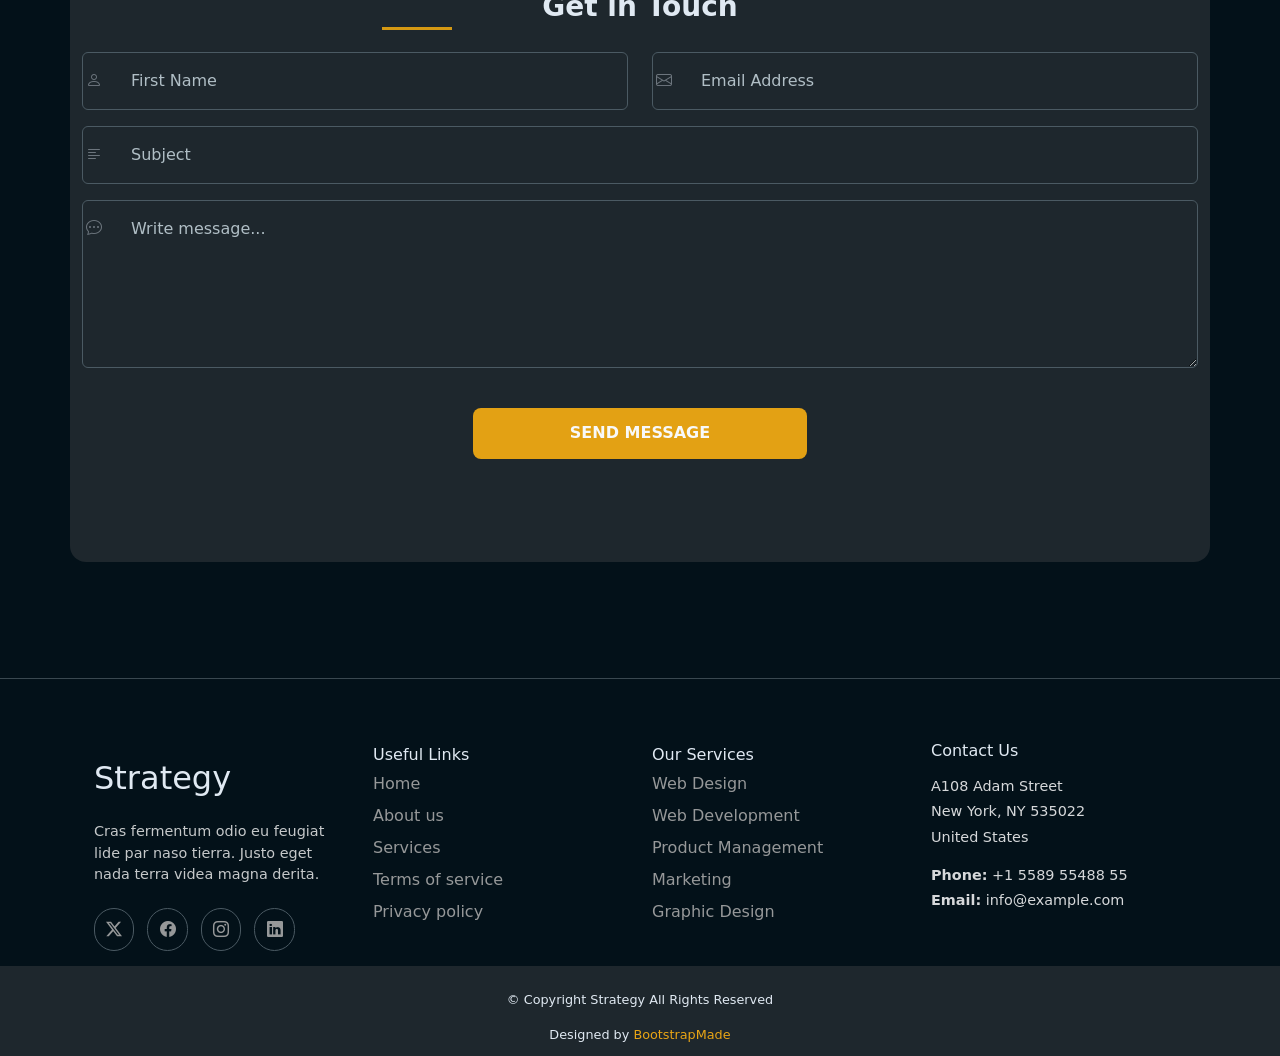
==== commit 25463715: "last version all things clear and its responsive" ====
--- a/index.html
+++ b/index.html
@@ -212,153 +212,169 @@
     <!-- review section  -->
     <section class="review">
       <div class="container">
-        <p class="h1 review">Our Clients Speak Highly</p>
-        <p class="fw-light lh-lg review-font">
-          Hear directly from those who have experienced the impact of our
-          partnership and achieved their strategic goals.
-        </p>
-      </div>
-      <!-- sliding image and arrowss -->
-      <div class="container">
-        <div
-          id="carouselExampleInterval"
-          class="carousel slide"
-          data-bs-ride="carousel"
-        >
-          <div class="carousel-inner">
-            <!-- SLIDE 1 (Reviews 1 & 2) -->
-            <div class="carousel-item active">
-              <div class="row g-4">
-                <!-- Review 1 -->
-                <div class="col-12 col-md-6">
-                  <div class="bg-for-each-slide p-4 rounded-4">
-                    <i class="bi bi-star-fill text-warning"></i>
-                    <i class="bi bi-star-fill text-warning"></i>
-                    <i class="bi bi-star-fill text-warning"></i>
-                    <i class="bi bi-star-fill text-warning"></i>
-                    <i class="bi bi-star-half text-warning"></i>
-
-                    <p>
-                      "Collaborating with their team was a revelation. Their
-                      innovative strategies guided us toward achieving our
-                      objectives with precision and speed"
-                    </p>
-
-                    <div class="d-flex align-items-center gap-2">
-                      <img
-                        src="images/person-m-1.webp"
-                        alt="User image"
-                        class="rounded-circle"
-                        width="40"
-                        height="40"
-                      />
-                      <div>
-                        <p class="mb-0 fw-semibold">David Kim</p>
-                        <small class="text-secondary">Product Lead</small>
+        <div class="row align-items-center">
+          <!-- LEFT TEXT -->
+          <div class="col-12 col-lg-4 text-start text-lg-start">
+            <p class="h1 review mb-2">Our Clients Speak Highly</p>
+            <p class="fw-light lh-lg review-font mb-3">
+              Hear directly from those who have experienced the impact of our
+              partnership and achieved their strategic goals.
+            </p>
+          </div>
+
+          <!-- RIGHT CAROUSEL -->
+          <div class="col-12 col-lg-8 mt-4 mt-lg-0">
+            <div
+              id="carouselExampleInterval"
+              class="carousel slide"
+              data-bs-ride="carousel"
+            >
+              <div class="carousel-inner">
+                <!-- SLIDE 1 -->
+                <div class="carousel-item active">
+                  <div class="row g-4">
+                    <!-- Review 1 -->
+                    <div class="col-12 col-md-6">
+                      <div class="bg-for-each-slide p-4 rounded-4">
+                        <i class="bi bi-star-fill text-warning"></i>
+                        <i class="bi bi-star-fill text-warning"></i>
+                        <i class="bi bi-star-fill text-warning"></i>
+                        <i class="bi bi-star-fill text-warning"></i>
+                        <i class="bi bi-star-half text-warning"></i>
+
+                        <p>
+                          "Collaborating with their team was a revelation. Their
+                          innovative strategies guided us toward achieving our
+                          objectives with precision and speed"
+                        </p>
+
+                        <div class="d-flex align-items-center gap-2">
+                          <img
+                            src="images/person-m-1.webp"
+                            alt="User image"
+                            class="rounded-circle"
+                            width="40"
+                            height="40"
+                          />
+                          <div>
+                            <p class="mb-0 fw-semibold">David Kim</p>
+                            <small class="text-secondary">Product Lead</small>
+                          </div>
+                        </div>
+                      </div>
+                    </div>
+
+                    <!-- Review 2 -->
+                    <div class="col-12 col-md-6 d-none d-md-block">
+                      <div class="bg-for-each-slide p-4 rounded-4">
+                        <i class="bi bi-star-fill text-warning"></i>
+                        <i class="bi bi-star-fill text-warning"></i>
+                        <i class="bi bi-star-fill text-warning"></i>
+                        <i class="bi bi-star-fill text-warning"></i>
+                        <i class="bi bi-star-fill text-warning"></i>
+
+                        <p>
+                          "The depth of knowledge and unwavering dedication they
+                          bring to every project is exceptional. They've become
+                          an essential ally in driving our expansion."
+                        </p>
+
+                        <div class="d-flex align-items-center gap-2">
+                          <img
+                            src="images/person-f-2.webp"
+                            alt="User image"
+                            class="rounded-circle"
+                            width="40"
+                            height="40"
+                          />
+                          <div>
+                            <p class="mb-0 fw-semibold">Isabella Diaz</p>
+                            <small class="text-secondary"
+                              >Research analyst</small
+                            >
+                          </div>
+                        </div>
                       </div>
                     </div>
                   </div>
                 </div>
 
-                <!-- Review 2 (hidden on mobile) -->
-                <div class="col-12 col-md-6 d-none d-md-block">
-                  <div class="bg-for-each-slide p-4 rounded-4">
-                    <i class="bi bi-star-fill text-warning"></i>
-                    <i class="bi bi-star-fill text-warning"></i>
-                    <i class="bi bi-star-fill text-warning"></i>
-                    <i class="bi bi-star-fill text-warning"></i>
-                    <i class="bi bi-star-fill text-warning"></i>
-
-                    <p>
-                      "The depth of knowledge and unwavering dedication they
-                      bring to every project is exceptional. They've become an
-                      essential ally in driving our expansion."
-                    </p>
-
-                    <div class="d-flex align-items-center gap-2">
-                      <img
-                        src="images/person-f-2.webp"
-                        alt="User image"
-                        class="rounded-circle"
-                        width="40"
-                        height="40"
-                      />
-                      <div>
-                        <p class="mb-0 fw-semibold">Isabella Diaz</p>
-                        <small class="text-secondary">Research analyst</small>
+                <!-- SLIDE 2 -->
+                <div class="carousel-item">
+                  <div class="row g-4">
+                    <div class="col-12 col-md-6">
+                      <div class="bg-for-each-slide p-4 rounded-4">
+                        <i class="bi bi-star-fill text-warning"></i>
+                        <i class="bi bi-star-fill text-warning"></i>
+                        <i class="bi bi-star-fill text-warning"></i>
+                        <i class="bi bi-star-fill text-warning"></i>
+                        <i class="bi bi-star-fill text-warning"></i>
+
+                        <p>
+                          "Their strategic vision and unwavering commitment to
+                          results provided exceptional value. Our efficiency has
+                          improved."
+                        </p>
+
+                        <div class="d-flex align-items-center gap-2">
+                          <img
+                            src="images/person-f-1.webp"
+                            alt="User image"
+                            class="rounded-circle"
+                            width="40"
+                            height="40"
+                          />
+                          <div>
+                            <p class="mb-0 fw-semibold">Eleanor Vance</p>
+                            <small class="text-secondary"
+                              >Operations manager</small
+                            >
+                          </div>
+                        </div>
                       </div>
                     </div>
                   </div>
                 </div>
               </div>
-            </div>
-
-            <!-- SLIDE 3  -->
-            <div class="carousel-item">
-              <div class="row g-4">
-                <!-- Review 3 -->
-                <div class="col-12 col-md-6">
-                  <div class="bg-for-each-slide p-4 rounded-4">
-                    <i class="bi bi-star-fill text-warning"></i>
-                    <i class="bi bi-star-fill text-warning"></i>
-                    <i class="bi bi-star-fill text-warning"></i>
-                    <i class="bi bi-star-fill text-warning"></i>
-                    <i class="bi bi-star-fill text-warning"></i>
-
-                    <p>
-                      "Their strategic vision and unwavering commitment to
-                      results provided exceptional value. Our operational
-                      efficiency has significantly improved"
-                    </p>
-
-                    <div class="d-flex align-items-center gap-2">
-                      <img
-                        src="images/person-f-1.webp"
-                        alt="User image"
-                        class="rounded-circle"
-                        width="40"
-                        height="40"
-                      />
-                      <div>
-                        <p class="mb-0 fw-semibold">Eleanor Vance</p>
-                        <small class="text-secondary">Operations manager</small>
-                      </div>
-                    </div>
-                  </div>
-                </div>
-              </div>
-            </div>
-          </div>
-        </div>
-      </div>
+              <!-- carousel-inner -->
+            </div>
+            <!-- carousel -->
+          </div>
+          <!-- col -->
+        </div>
+        <!-- row -->
+      </div>
+      <!-- container -->
     </section>
     <!-- services section structures -->
     <section class="service-section">
       <div class="container">
-        <section>
-          <h2 class="line-heading-service line-head text-secondary fw-light">
-            Services <span></span>
-          </h2>
-          <p class="fsize-about fw-semibold mb-4">Check Our Services</p>
-        </section>
-      </div>
-      <div class="container">
-        <p class="fw-semibold display-5 mt-5 mb-0">Innovative business</p>
-        <p class="fw-semibold text-warning mb-4 display-5">
-          Performance solutions
-        </p>
-        <p class="mt-5">
-          We integrate forward-thinking strategies, creative approaches, and
-          state-of-the-art technologies to deliver exceptional customer
-          experiences that drive growth and engage target markets.
-        </p>
-        <button
-          type="button"
-          class="btn btn-outline-secondary service-button fw-semibold"
-        >
-          View All Services
-          <i class="bi bi-arrow-right arrow-right arrow-side ms-2 fs-5"></i>
-        </button>
+        <div class="row align-items-center">
+          <div class="text-lg-start col-12 col-lg-6">
+            <h2 class="line-heading-service line-head text-secondary fw-light">
+              Services <span></span>
+            </h2>
+            <p class="fsize-about fw-semibold mb-4">CHECK OUR SERVICES</p>
+            <p class="fw-semibold display-5 mb-0">Innovative business</p>
+            <p class="fw-semibold text-warning mb-4 display-5">
+              Performance solutions
+            </p>
+          </div>
+          <div class="col-12 col-lg-6">
+            <p class="mt-3">
+              We integrate forward-thinking strategies, creative approaches, and
+              state-of-the-art technologies to deliver exceptional customer
+              experiences that drive growth and engage target markets.
+            </p>
+            <button
+              type="button"
+              class="btn btn-outline-secondary service-button fw-semibold"
+            >
+              View All Services
+              <i class="bi bi-arrow-right arrow-right arrow-side ms-2 fs-5"></i>
+            </button>
+          </div>
+        </div>
       </div>
     </section>
     <!-- card type service designs -->
@@ -526,62 +542,73 @@
     </section>
     <!-- percentage before testimonials  -->
     <section class="more">
-      <div class="container percentage mt-5 p-1">
-        <span class="text-warning p-2 dont rounded-5">DON'T MISS&#33;</span>
-        <p class="pt-0 fs-3 fw-bold mt-4">
-          Revolutionize Your Digital Experience Today
-        </p>
-        <p class="text-wrap color-p-steps">
-          Strategia accelerates your business growth through innovative
-          solutions and cutting-edge technology. Join thousands of satisfied
-          customers who have transformed their operations.
-        </p>
-        <div class="mt-5 d-md-inline">
-          <span class="fs-6 rounded-3 p-3 fw-semibold premium">
-            <i class="bi bi-check-circle-fill text-warning"></i> Premium
-            Support</span
-          >
-        </div>
-        <div class="mt-5 d-md-inline">
-          <span class="fs-6 rounded-3 p-3 fw-semibold premium">
-            <i class="bi bi-check-circle-fill text-warning"></i> Cloud
-            Integration</span
-          >
-        </div>
-        <div class="mt-5 d-md-inline">
-          <span class="fs-6 rounded-3 p-3 fw-semibold premium">
-            <i class="bi bi-check-circle-fill text-warning"></i> Real-time
-            Analytics</span
-          >
-          <button
-            type="button"
-            class="btn btn-outline-secondary service-button fw-semibold mt-5 p-3 rounded-3 d-block d-md-inline"
-          >
-            Start Free Trial
-          </button>
-          <button
-            type="button"
-            class="btn btn-outline-warning rounded-3 fw-semibold d-block mt-3 mt-md-5 custom-button d-md-inline"
-          >
-            Learn More
-          </button>
-        </div>
-      </div>
-      <!-- image with floating image over-ride -->
-      <div class="container">
-        <img
-          src="images/misc-1.webp"
-          alt="A table with shake and forks"
-          class="img-fluid rounded-3 mt-5"
-        />
-        <div class="floating-image rounded-4 p-3">
-          <i
-            class="bi bi-graph-up-arrow text-warning painting display-6 ms-2 rounded-2"
-          ></i>
-          <span class="ms-3 text-warning">245&percnt;</span>
+     <div class="container my-5">
+  <div class="row align-items-start">
+
+    <!-- LEFT -->
+    <div class="col-12 col-lg-6">
+
+      <span class="text-warning p-2 dont rounded-5 d-inline-block">DON'T MISS!</span>
+
+      <h2 class="fw-bold mt-4">Revolutionize Your Digital Experience Today</h2>
+
+      <p class="color-p-steps">
+        Strategia accelerates your business growth through innovative
+        solutions and cutting-edge technology. Join thousands of satisfied
+        customers who have transformed their operations.
+      </p>
+
+      <!-- Perks (cards) -->
+      <div class="row g-3 mt-4">
+        <div class="col-12 col-md-6">
+          <div class="premium d-flex align-items-center gap-2 p-2 rounded-3">
+            <i class="bi bi-check-circle-fill text-warning"></i>
+            <span class="fw-semibold">Premium Support</span>
+          </div>
+        </div>
+
+        <div class="col-12 col-md-6">
+          <div class="premium d-flex align-items-center gap-2 p-2 rounded-3">
+            <i class="bi bi-check-circle-fill text-warning"></i>
+            <span class="fw-semibold">Cloud Integration</span>
+          </div>
+        </div>
+
+        <div class="col-12 col-md-6">
+          <div class="premium d-flex align-items-center gap-2 p-2 rounded-3">
+            <i class="bi bi-check-circle-fill text-warning"></i>
+            <span class="fw-semibold">Real-time Analytics</span>
+          </div>
+        </div>
+      </div>
+
+      <!-- Buttons -->
+      <div class="mt-4 d-flex flex-column flex-md-row gap-3">
+        <button class="btn btn-outline-secondary service-button fw-semibold p-3 rounded-3">
+          Start Free Trial
+        </button>
+        <button class="btn btn-outline-warning fw-semibold p-3 rounded-3">
+          Learn More
+        </button>
+      </div>
+
+    </div>
+
+    <!-- RIGHT IMAGE -->
+    <div class="col-12 col-lg-6 mt-4 mt-lg-0 d-flex justify-content-lg-end">
+      <div class="position-relative">
+        <img src="images/misc-1.webp" class="img-fluid rounded-3" />
+        <div class="floating-image rounded-4 p-3 position-relative">
+          <i class="bi bi-graph-up-arrow text-warning display-6"></i>
+          <span class="ms-3 text-warning">245%</span>
           <p class="ms-5 text-secondary">Growth Rate</p>
         </div>
       </div>
+    </div>
+
+  </div>
+</div>
+
     </section>
     <!-- Testimonials section with slider  -->
     <section class="testimonials">
@@ -755,49 +782,49 @@
           <img
             src="images/portfolio-1.webp"
             alt="A hand with ink"
-            class="img-fluid rounded-5 mt-5 mt-md-3 col-md-6"
+            class="img-fluid rounded-5 mt-5 mt-md-3 col-md-6 col-lg-3"
           />
           <!-- 2nd  -->
           <img
             src="images/portfolio-10.webp"
             alt="two flower pot"
-            class="img-fluid rounded-5 mt-3 col-md-6"
+            class="img-fluid rounded-5 mt-3 col-md-6 col-lg-3"
           />
           <!-- 3rd  -->
           <img
             src="images/portfolio-7.webp"
             alt="scissors and choir"
-            class="img-fluid rounded-5 mt-3 col-md-6"
+            class="img-fluid rounded-5 mt-3 col-md-6 col-lg-3"
           />
           <!-- 4th  -->
           <img
             src="images/portfolio-4.webp"
             alt="card board pencil and calculator"
-            class="img-fluid rounded-5 mt-3 col-md-6"
+            class="img-fluid rounded-5 mt-3 col-md-6 col-lg-3"
           />
           <!-- 5th  -->
           <img
             src="images/portfolio-2.webp"
             alt="cactus pot on white background"
-            class="img-fluid rounded-5 mt-3 col-md-6"
+            class="img-fluid rounded-5 mt-3 col-md-6 col-lg-3"
           />
           <!-- 6th  -->
           <img
             src="images/portfolio-11.webp"
             alt="2 clothes hanging in a wall hanger"
-            class="img-fluid rounded-5 mt-3 col-md-6"
+            class="img-fluid rounded-5 mt-3 col-md-6 col-lg-3"
           />
           <!-- 7th  -->
           <img
             src="images/portfolio-8.webp"
             alt="sharpened differen color pencils"
-            class="img-fluid rounded-5 mt-3 col-md-6"
+            class="img-fluid rounded-5 mt-3 col-md-6 col-lg-3"
           />
           <!-- 8th  -->
           <img
             src="images/portfolio-5.webp"
             alt="A yellow tea cup"
-            class="img-fluid rounded-5 mt-3 col-md-6"
+            class="img-fluid rounded-5 mt-3 col-md-6 col-lg-3"
           />
         </div>
       </div>
@@ -813,7 +840,7 @@
 
         <div class="row g-4 mt-4">
           <!-- 1st Profile -->
-          <div class="profile mt-5 rounded-3 p-0">
+          <div class="profile mt-5 rounded-3 p-0 col-lg-6">
             <!-- image wrapper -->
             <div class="profile-img-wrapper">
               <img
@@ -847,7 +874,7 @@
           </div>
 
           <!-- 2nd -->
-          <div class="profile mt-5 rounded-3 p-0">
+          <div class="profile mt-5 rounded-3 p-0 col-lg-6">
             <!-- image wrapper -->
             <div class="profile-img-wrapper">
               <img
@@ -881,7 +908,7 @@
           </div>
 
           <!-- 3rd -->
-          <div class="profile mt-5 rounded-3 p-0">
+          <div class="profile mt-5 rounded-3 p-0 col-lg-6">
             <!-- image wrapper -->
             <div class="profile-img-wrapper">
               <img
@@ -915,7 +942,7 @@
           </div>
 
           <!-- 4th -->
-          <div class="profile mt-5 rounded-3 p-0">
+          <div class="profile mt-5 rounded-3 p-0 col-lg-6">
             <!-- image wrapper -->
             <div class="profile-img-wrapper">
               <img
@@ -949,7 +976,7 @@
           </div>
 
           <!-- 5th -->
-          <div class="profile mt-5 rounded-3 p-0">
+          <div class="profile mt-5 rounded-3 p-0 col-lg-6">
             <!-- image wrapper -->
             <div class="profile-img-wrapper">
               <img
@@ -982,7 +1009,7 @@
             </div>
           </div>
           <!-- 6th -->
-          <div class="profile mt-5 rounded-3 p-0">
+          <div class="profile mt-5 rounded-3 p-0 col-lg-6">
             <!-- image wrapper -->
             <div class="profile-img-wrapper">
               <img
@@ -1385,12 +1412,13 @@
     <!-- lets connect  -->
     <section class="connect">
       <div class="container">
+        <div class="row">
         <h2 class="line-heading text-secondary fs-6 fw-light pt-5">
           CONTACT<span></span>
         </h2>
         <p class="fsize-team fw-semibold">LETS CONNECT</p>
         <!-- 1st card  -->
-        <div class="contact-card rounded-4 mt-5">
+        <div class="contact-card rounded-4 mt-5 mt-lg-0 col-12 col-lg-4">
           <i class="bi bi-geo-alt painting-contact display-5 rounded-5 p-2"></i>
           <h5 class="address-con">Our Address</h5>
           <p class="contact-address pe-4">
@@ -1399,7 +1427,7 @@
           </p>
         </div>
         <!-- 2nd card  -->
-        <div class="contact-card rounded-4 mt-3">
+        <div class="contact-card rounded-4 mt-3 mt-lg-0 ms-lg-2 col-12 col-lg-4">
           <i
             class="bi bi-envelope painting-contact display-5 rounded-5 p-2"
           ></i>
@@ -1409,7 +1437,7 @@
           </p>
         </div>
         <!-- 3rd card  -->
-        <div class="contact-card rounded-4 mt-3">
+        <div class="contact-card rounded-4 mt-3 mt-lg-0 ms-lg-2 col-12 col-lg-4">
           <i class="bi bi-headset painting-contact display-5 rounded-5 p-2"></i>
           <h5 class="address-con">Hours of operation</h5>
           <p class="contact-address pe-4">
@@ -1417,6 +1445,7 @@
             <span class="d-block">Saturday: 9 AM - 4 PM</span>
           </p>
         </div>
+      </div>
       </div>
     </section>
     <!-- map link  -->
@@ -1499,57 +1528,65 @@
     <hr />
     <!-- last section  -->
     <footer class="container">
-      <h5 class="last-section">Strategy</h5>
-      <p class="last-paragraph">
-        Cras fermentum odio eu feugiat lide par naso tierra. Justo eget nada
-        terra videa magna derita valies darta donna mare fermentum iaculis eu
-        non diam phasellus.
+<div class="container mt-5">
+  <div class="row align-items-center justify-content-center text-center text-md-start">
+
+    <!-- STRATEGY BLOCK -->
+    <div class="col-12 col-md-3 mb-4 mb-md-0 d-flex flex-column">
+      <h5 class="last-section text-start">Strategy</h5>
+      <p class="last-paragraph text-start">
+        Cras fermentum odio eu feugiat lide par naso tierra. Justo eget nada 
+        terra videa magna derita.
       </p>
-      <div class="mt-4">
+      <div class="mt-3">
         <i class="bi bi-twitter-x icon-style-lst rounded-5"></i>
         <i class="bi bi-facebook icon-style-lst rounded-5 ms-2"></i>
         <i class="bi bi-instagram icon-style-lst rounded-5 ms-2"></i>
         <i class="bi bi-linkedin icon-style-lst rounded-5 ms-2"></i>
       </div>
-      <div class="row mt-5">
-        <div class="col-6 service-align">
-          <h6>Useful Links</h6>
-          <a href="#" class="service d-block">Home</a>
-          <a href="#" class="service d-block">About us</a>
-          <a href="#" class="service d-block">Services</a>
-          <a href="#" class="service d-block">Terms of service</a>
-          <a href="#" class="service d-block">Privacy policy</a>
-        </div>
-
-        <div class="col-6 service-align">
-          <h6>Our Services</h6>
-          <a href="#" class="service d-block">Web Design</a>
-          <a href="#" class="service d-block">Web Development</a>
-          <a href="#" class="service d-block">Product Management</a>
-          <a href="#" class="service d-block">Marketing</a>
-          <a href="#" class="service d-block">Graphic Design</a>
-        </div>
-      </div>
-      <div class="text-center mt-5">
-        <h6>Contact Us</h6>
-        <p class="mb-1 mt-4 footer-p">A108 Adam Street</p>
-        <p class="mb-1 footer-p">New York, NY 535022</p>
-        <p class="footer-p">United States</p>
-        <p class="mt-3 footer-p mb-0">
-          <span class="fw-semibold">Phone:</span> +1 5589 55488 55
-        </p>
-        <p class="footer-p">
-          <span class="fw-semibold">Email:</span> info@example.com
-        </p>
-      </div>
-      <div class="copy-right text-center mt-4">
+    </div>
+
+    <!-- USEFUL LINKS -->
+    <div class="col-12 col-md-3 mb-4 mb-md-0">
+      <h6>Useful Links</h6>
+      <a href="#" class="service d-block">Home</a>
+      <a href="#" class="service d-block">About us</a>
+      <a href="#" class="service d-block">Services</a>
+      <a href="#" class="service d-block">Terms of service</a>
+      <a href="#" class="service d-block">Privacy policy</a>
+    </div>
+
+    <!-- OUR SERVICES -->
+    <div class="col-12 col-md-3 mb-4 mb-md-0">
+      <h6>Our Services</h6>
+      <a href="#" class="service d-block">Web Design</a>
+      <a href="#" class="service d-block">Web Development</a>
+      <a href="#" class="service d-block">Product Management</a>
+      <a href="#" class="service d-block">Marketing</a>
+      <a href="#" class="service d-block">Graphic Design</a>
+    </div>
+
+    <!-- CONTACT US -->
+    <div class="col-12 col-md-3 mb-4 mb-md-0">
+      <h6>Contact Us</h6>
+      <p class="footer-p mb-1 mt-3">A108 Adam Street</p>
+      <p class="footer-p mb-1">New York, NY 535022</p>
+      <p class="footer-p mb-3">United States</p>
+      <p class="footer-p mb-1"><span class="fw-semibold">Phone:</span> +1 5589 55488 55</p>
+      <p class="footer-p"><span class="fw-semibold">Email:</span> info@example.com</p>
+    </div>
+
+  </div>
+</div>
+
+    </footer>
+          <div class="copy-right text-center mt-4">
         <p class="pt-4">
           © Copyright <span class="fw-senibold">Strategy</span> All Rights
           Reserved
         </p>
         <p>Designed by <span class="last-yllw">BootstrapMade</span></p>
       </div>
-    </footer>
 
     <!-- bootstrap js -->
     <script
--- a/style.css
+++ b/style.css
@@ -150,10 +150,6 @@
   width: 100%;
   height: auto;
 }
-.client-image {
-  width: 70px;
-  height: 70px;
-}
 /* services page styles */
 .line-heading-service {
   display: flex;
@@ -215,6 +211,7 @@
   top: 115px;
 }
 /* percentage before testimonials styles */
+
 .percentage {
   width: auto;
   height: auto;
@@ -232,8 +229,7 @@
   width: 90%;
   height: 90px;
   background: rgb(27, 44, 50);
-  position: relative;
-  top: -40px;
+ 
 }
 @keyframes floatImage {
   0% {
@@ -425,10 +421,19 @@
   filter: invert(78%) sepia(90%) saturate(600%) hue-rotate(5deg);
 }
 /* contact card  */
-.contact-card {
-  width: 100%;
-  height: 155px;
-  background: #162527;
+@media(min-width:375px){
+  .contact-card {
+    width: 100%;
+    height: 155px;
+    background: #162527;
+  }
+  @media(min-width:1024px){
+    .contact-card {
+      width: 320px;
+      height: 155px;
+      background: #162527;
+    }
+  }
 }
 .address-con {
   margin-left: 5.5rem;
